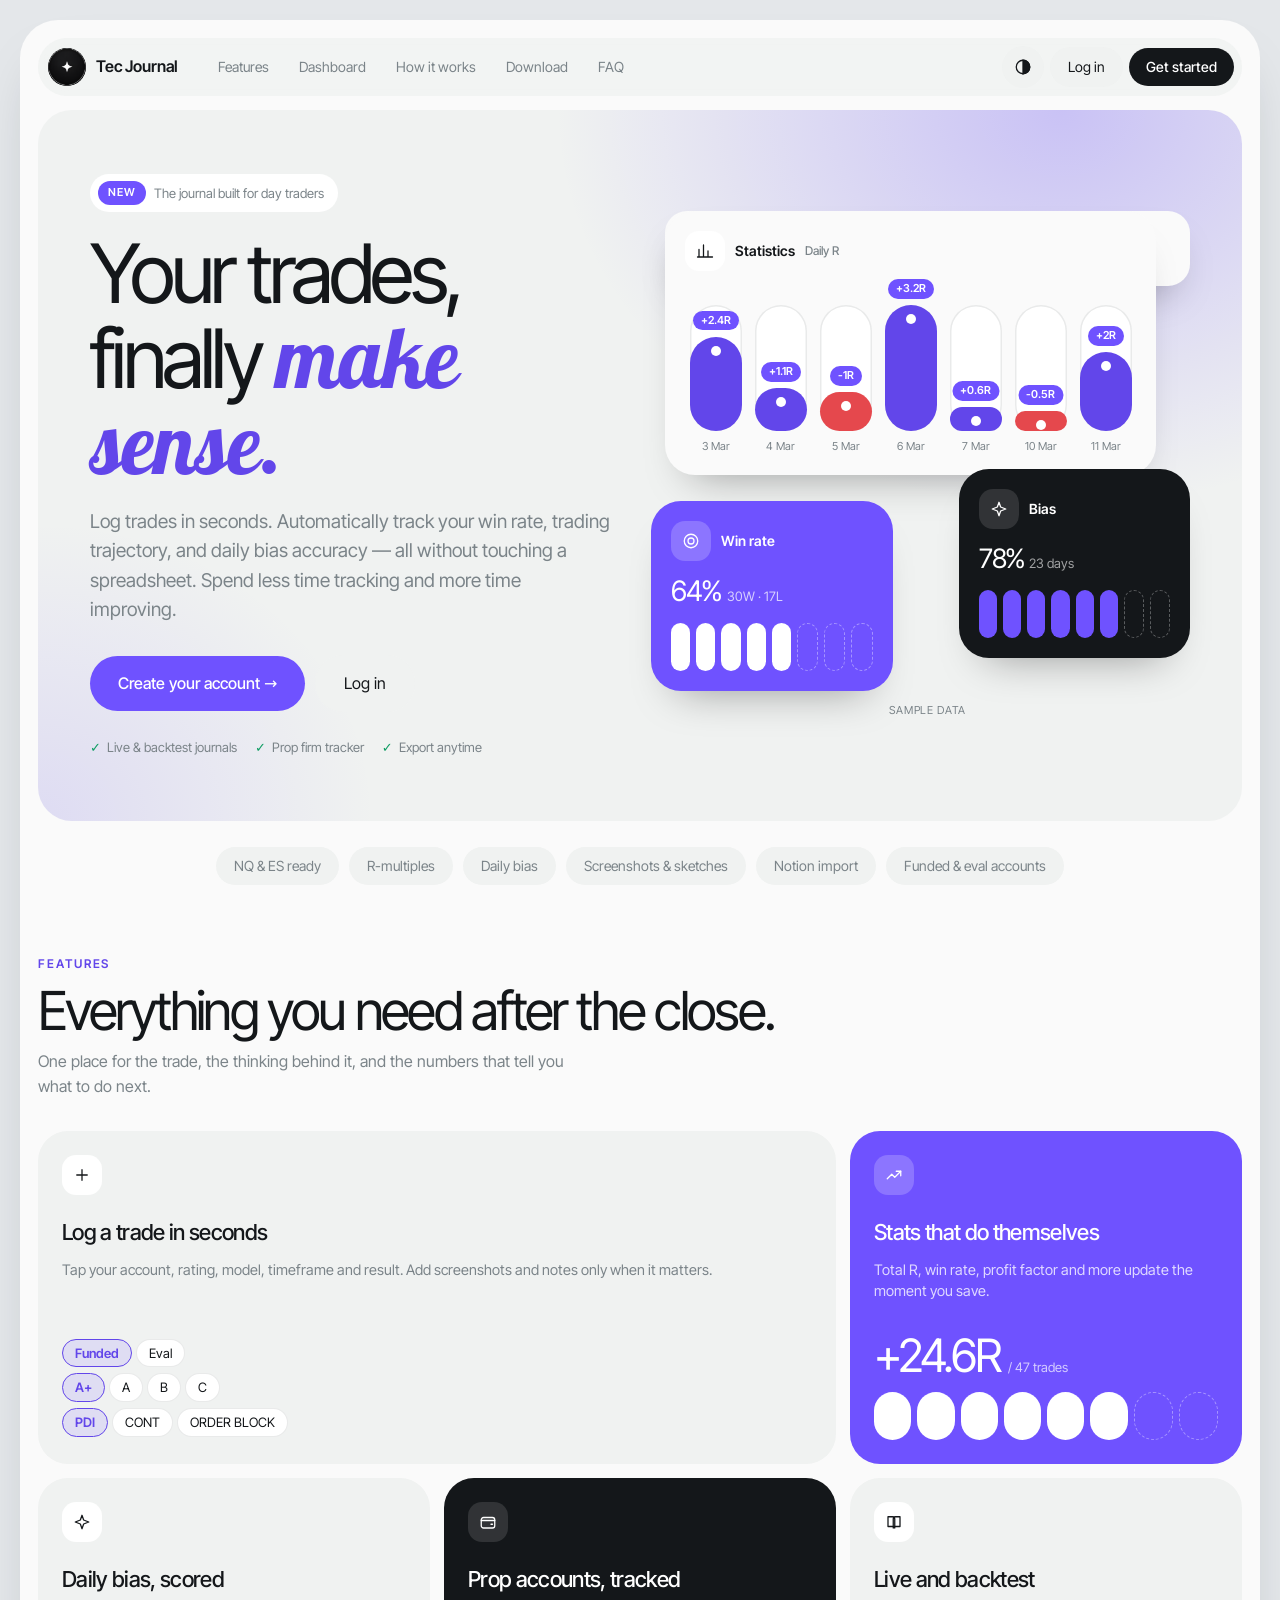
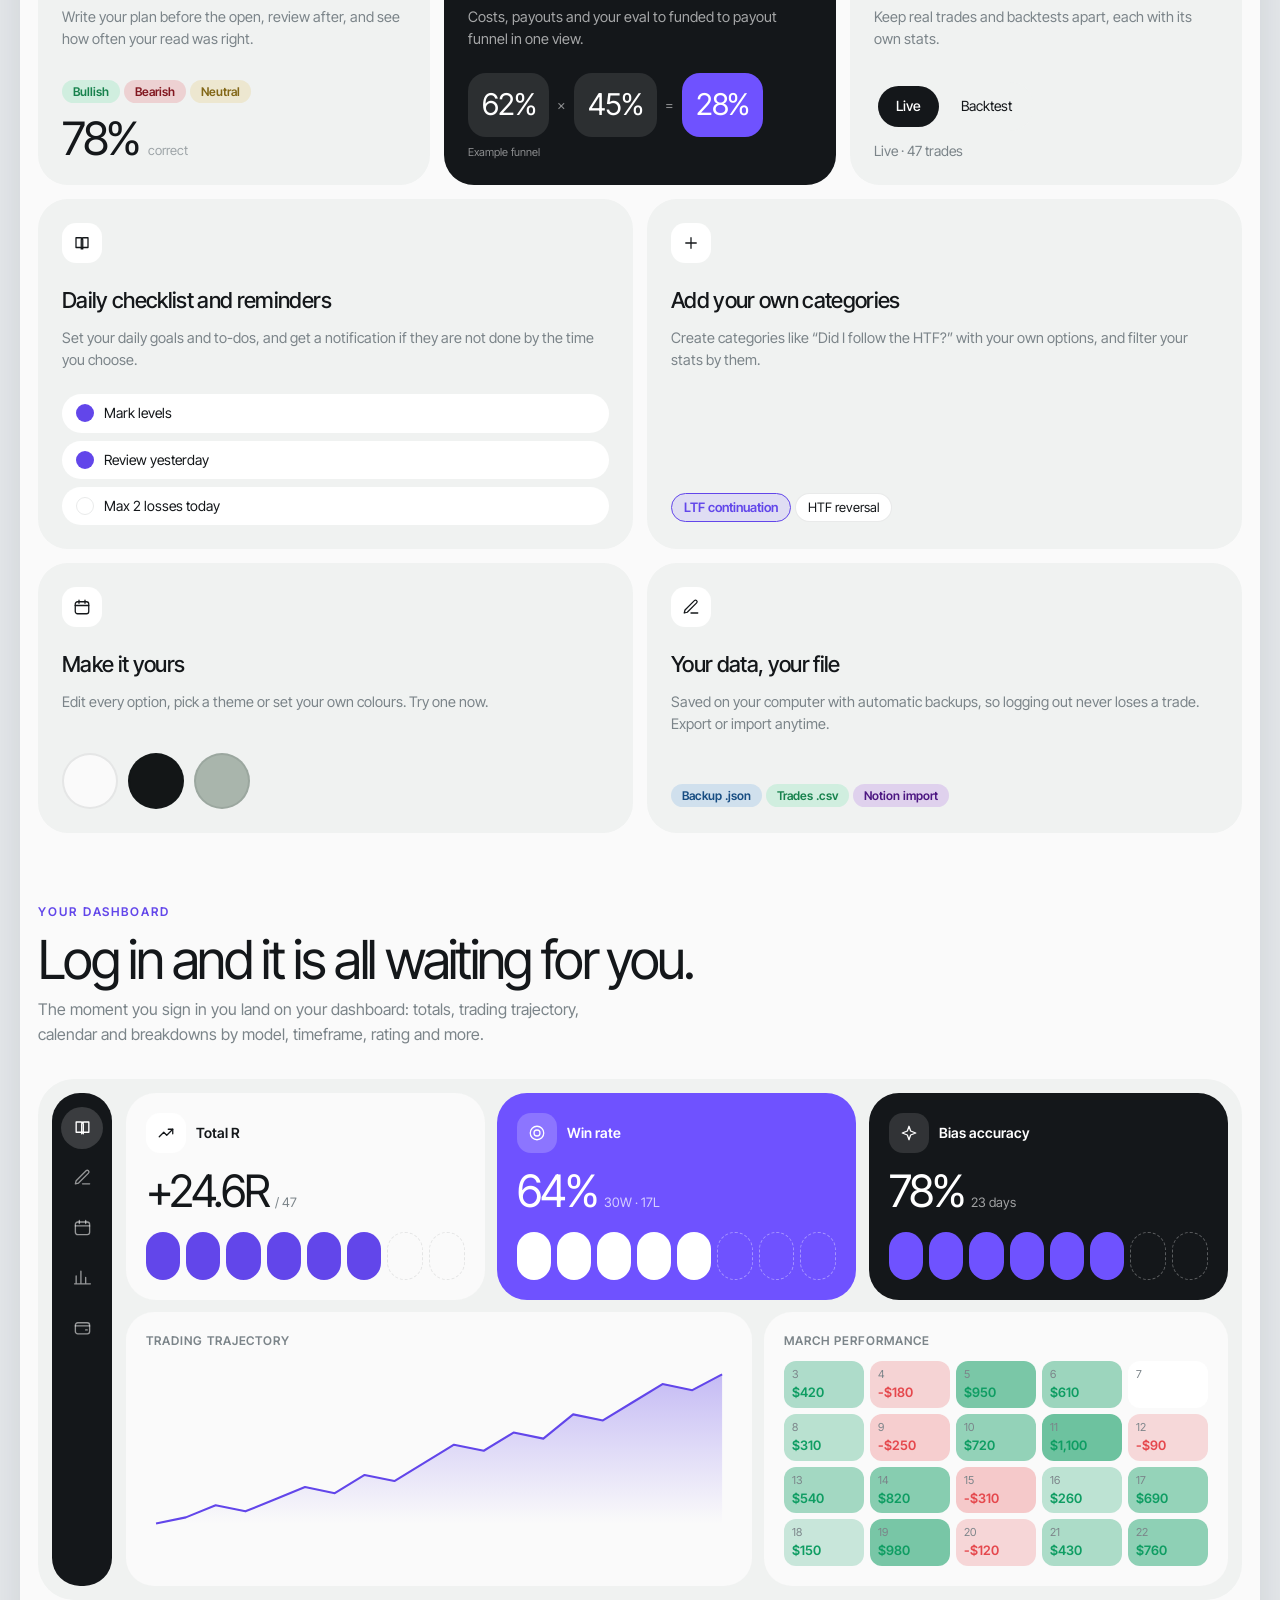
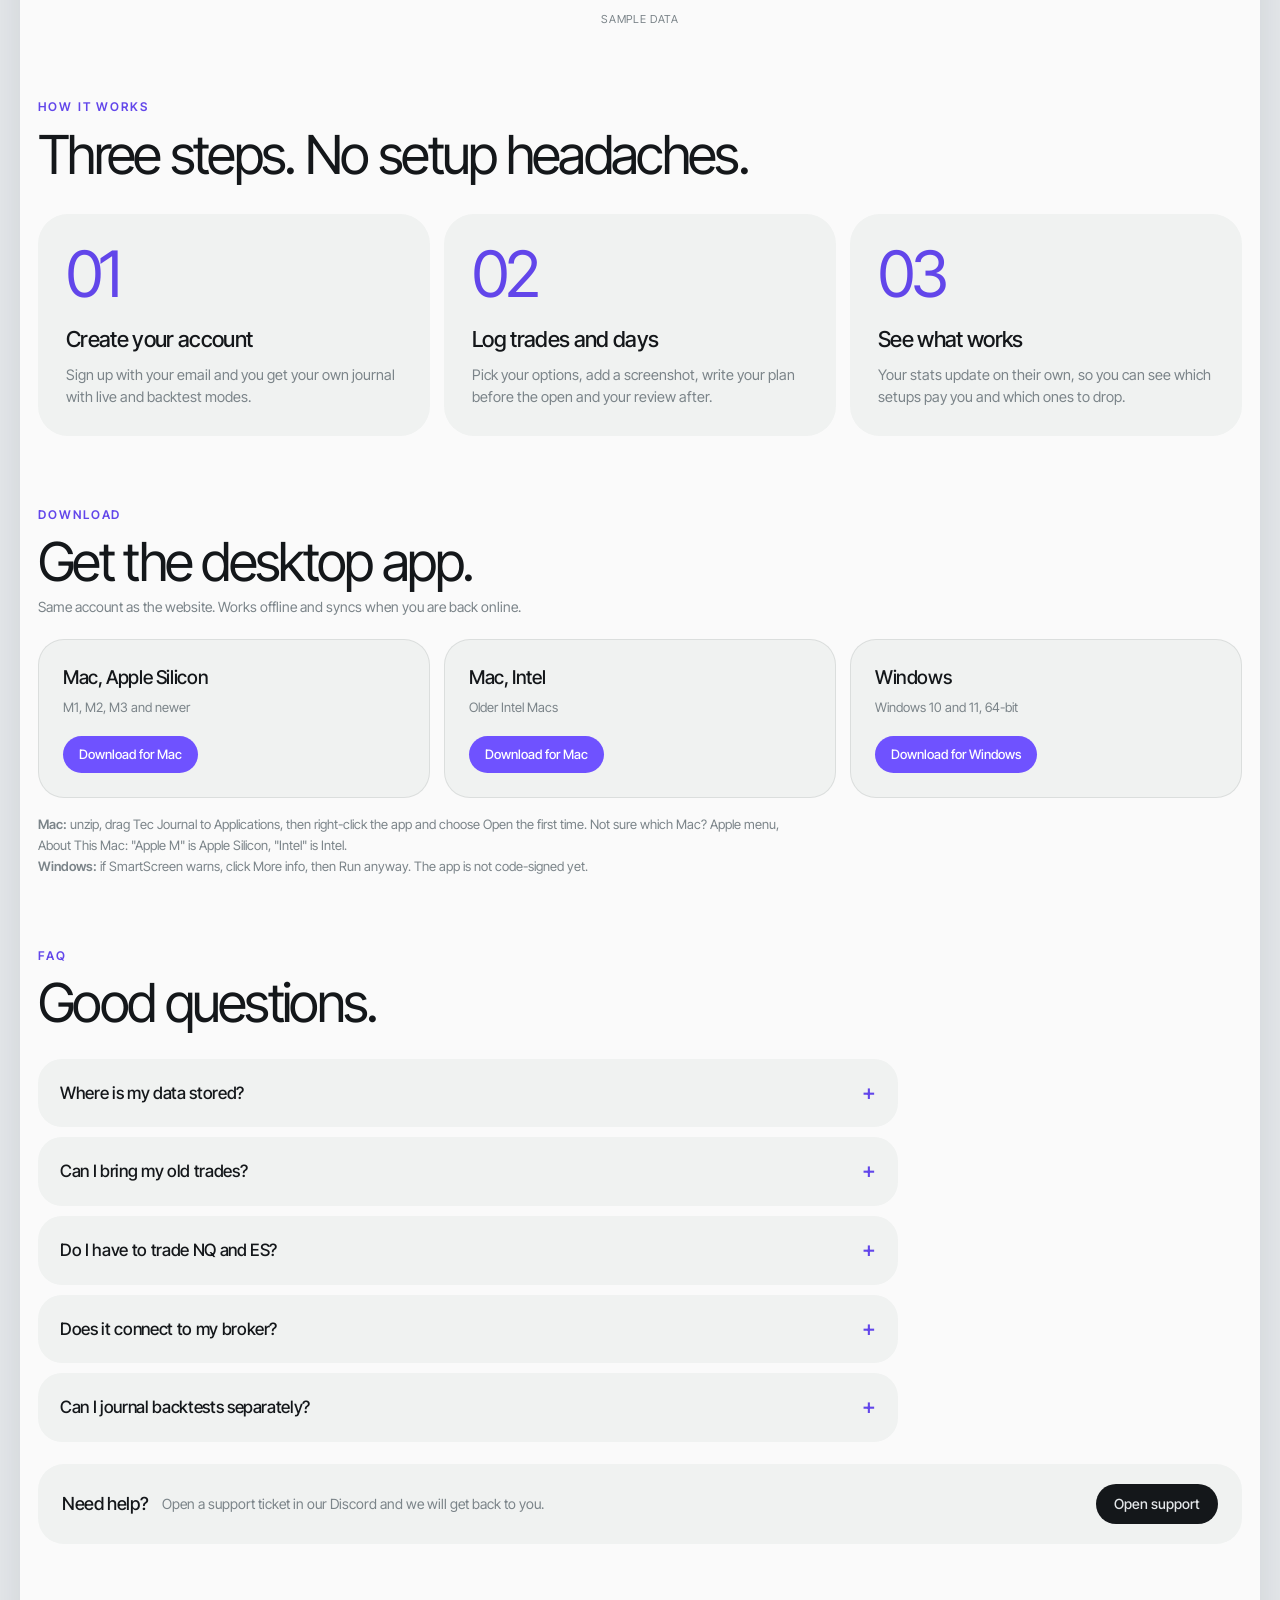
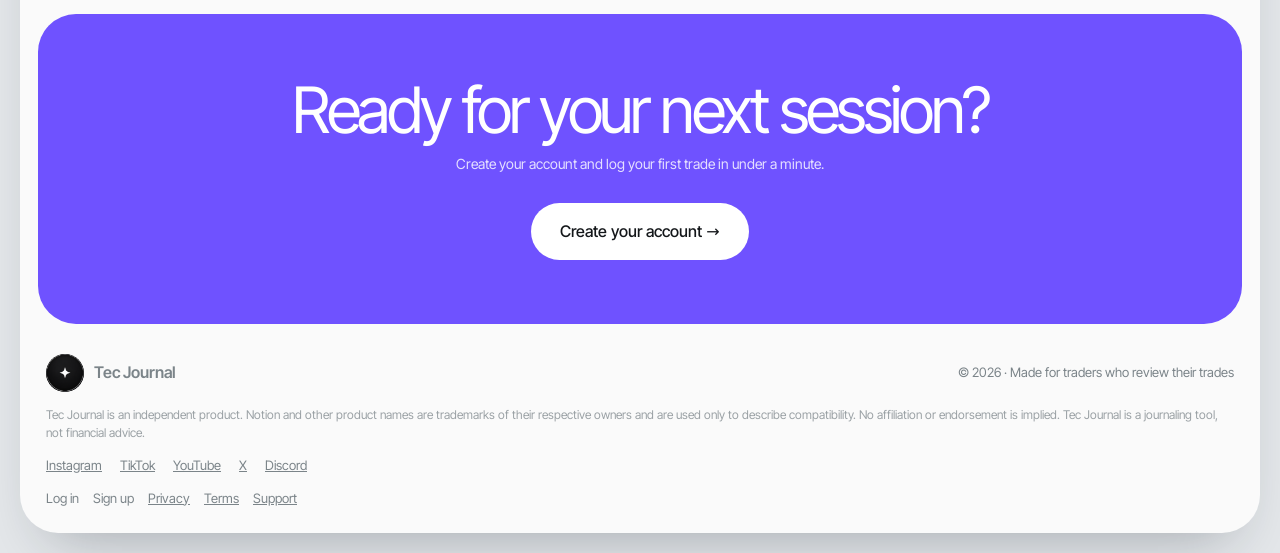
==== index.html @ 1de57873 "Update print statement from 'Hello' to 'Goodbye'" ====
<!DOCTYPE html>
<html lang="en"><head><meta charset="utf-8">
<meta name="viewport" content="width=device-width, initial-scale=1, viewport-fit=cover">
<title>Tec Journal – Trading journal for NQ &amp; ES day traders</title>
<meta name="description" content="Tec Journal is a trading journal for day traders. Log trades in seconds and see win rate, R-multiples, trading trajectory and daily bias accuracy. Includes a prop firm tracker, daily checklist and Mac, Windows and web apps.">
<link rel="canonical" href="https://tecjournal.app/">
<link rel="icon" href="logo.png" type="image/png">
<meta name="theme-color" content="#14171a">
<meta property="og:type" content="website"><meta property="og:site_name" content="Tec Journal"><meta property="og:title" content="Tec Journal – Trading journal for NQ &amp; ES day traders"><meta property="og:description" content="Log trades in seconds. Stats, trading trajectory, daily bias, prop accounts and a daily checklist, on web, Mac and Windows."><meta property="og:url" content="https://tecjournal.app/"><meta property="og:image" content="https://tecjournal.app/logo.png">
<meta name="twitter:card" content="summary">
<link href="fonts.css" rel="stylesheet">
<style>
:root{--bg:#e4e7ea;--shell:#fafafa;--card:#f0f2f1;--in:#fff;--tx:#14171a;--mut:#7b8489;--bd:rgba(20,23,26,.09);--ac:#6246ea;--ac2:#6246ea;--acbg:rgba(111,82,255,.13);--win:#0f9d63;--loss:#e5484d;--be:#b98200;--pl:30%;--pri:#14171a;--prifg:#fff;--lime:#6f52ff;--rail:#14171a;--raill:rgba(255,255,255,.55);--sh:0 30px 60px -30px rgba(20,30,40,.35);
box-sizing:border-box;padding-top:env(safe-area-inset-top,0px);padding-bottom:env(safe-area-inset-bottom,0px)}
:root[data-theme="dark"]{--bg:#08090a;--shell:#131617;--card:#1b1f21;--in:#0f1213;--tx:#eef0f0;--mut:#8b9498;--bd:rgba(255,255,255,.08);--ac:#a99bff;--ac2:#a99bff;--acbg:rgba(169,155,255,.18);--win:#35d58f;--loss:#ff6b6e;--be:#f2b93b;--pl:72%;--pri:#7c63ff;--prifg:#fff;--lime:#7c63ff;--rail:#050606;--raill:rgba(255,255,255,.5);--sh:0 30px 60px -30px #000}
:root[data-theme="sage"]{--bg:#a9b5ac;--shell:#f4f4f2;--card:#e9ece8;--in:#fcfcfb;--tx:#14171a;--mut:#7d8680;--bd:rgba(20,23,26,.08);--ac:#6246ea;--ac2:#6246ea;--acbg:rgba(111,82,255,.14);--lime:#6f52ff;--rail:#14171a;--sh:0 30px 60px -30px rgba(40,55,45,.55)}
html{scroll-padding-top:env(safe-area-inset-top,0px)}
*{box-sizing:border-box}
body{margin:0;background:var(--bg);color:var(--tx);font:14px/1.45 Inter,system-ui,-apple-system,"Segoe UI",Roboto,sans-serif;-webkit-font-smoothing:antialiased}
.in,.wrap{max-width:1200px;margin:0 auto;padding:0 18px}.wrap{padding-bottom:60px}
.top{position:sticky;top:env(safe-area-inset-top,0px);z-index:10;background:var(--top);backdrop-filter:blur(14px);border-bottom:1px solid var(--bd)}
.top .in{display:flex;align-items:center;gap:8px;padding-top:10px;padding-bottom:10px;flex-wrap:wrap}
.logo{font-size:15px;letter-spacing:.2px;margin-right:10px;background:linear-gradient(90deg,var(--ac),var(--ac2));-webkit-background-clip:text;background-clip:text;color:transparent}
.sp{flex:1}
button,input,select,textarea{font:inherit;color:inherit}
button{cursor:pointer;border:1px solid var(--bd);background:var(--card);padding:7px 13px;border-radius:10px;transition:.15s}
button:hover{border-color:var(--ac)}
button.pri{background:linear-gradient(135deg,var(--ac),var(--ac2));border:0;color:#fff;font-weight:600}
button.on{background:var(--acbg);border-color:transparent;color:var(--ac);font-weight:600}
button.danger{color:var(--loss)}
nav button{border:0;background:none;color:var(--mut)}nav button.on{background:var(--acbg);color:var(--ac)}
.card{background:var(--card);border:1px solid var(--bd);border-radius:16px;padding:16px;margin-bottom:14px}
h3{margin:0 0 10px;font-size:13px;color:var(--mut);font-weight:600;text-transform:uppercase;letter-spacing:.6px}
input,textarea{width:100%;background:var(--bg);border:1px solid var(--bd);border-radius:10px;padding:9px 11px}
input:focus,textarea:focus{outline:2px solid var(--acbg);border-color:var(--ac)}
textarea{min-height:220px;resize:vertical}
label{display:block;font-size:12px;color:var(--mut);margin:12px 0 5px}
.row{display:flex;justify-content:space-between;align-items:center;gap:8px;flex-wrap:wrap}
.g2{display:grid;grid-template-columns:1fr 1fr;gap:10px}
.kp{display:grid;grid-template-columns:repeat(auto-fit,minmax(150px,1fr));gap:12px;margin:16px 0}
.kp div{background:var(--card);border:1px solid var(--bd);border-radius:16px;padding:14px}
.kp b{display:block;font-size:24px;letter-spacing:-.5px}.kp span{font-size:12px;color:var(--mut)}
.cols{display:grid;grid-template-columns:repeat(auto-fit,minmax(380px,1fr));gap:14px}
@media(max-width:480px){.cols{grid-template-columns:1fr}}
.win{color:var(--win)}.loss{color:var(--loss)}.be{color:var(--be)}.mut{color:var(--mut)}
.pill{display:inline-block;padding:2px 9px;border-radius:7px;font-size:12px;font-weight:600;margin:2px 4px 2px 0;white-space:nowrap;background:hsl(var(--h) 70% 50%/.16);color:hsl(var(--h) 70% var(--pl))}
.chip{display:inline-block;border:1px solid var(--bd);border-radius:99px;padding:4px 12px;margin:3px 4px 3px 0;font-size:13px;cursor:pointer;background:var(--card)}
.chip.on{background:var(--acbg);border-color:var(--ac);color:var(--ac);font-weight:600}
.scroll{overflow-x:auto;padding:4px 8px}
table{border-collapse:collapse;width:100%}
th,td{padding:10px;text-align:left;white-space:nowrap;border-bottom:1px solid var(--bd)}
th{font-size:11px;color:var(--mut);text-transform:uppercase;letter-spacing:.5px;font-weight:600}
tr:last-child td{border:0}tbody tr[data-a]{cursor:pointer}tbody tr[data-a]:hover{background:var(--acbg)}
.t2 td,.t2 th{text-align:right}.t2 td:first-child,.t2 th:first-child{text-align:left}
.bar{display:inline-block;width:60px;height:6px;border-radius:9px;background:var(--bd);vertical-align:middle;margin-right:6px;overflow:hidden}.bar i{display:block;height:100%;background:var(--win)}
.seg{display:flex;gap:4px}
.gal{display:grid;grid-template-columns:repeat(auto-fill,minmax(250px,1fr));gap:14px}
.gc{background:var(--card);border:1px solid var(--bd);border-radius:16px;overflow:hidden;cursor:pointer;transition:.15s}.gc:hover{transform:translateY(-2px);border-color:var(--ac)}
.cv{height:150px;background:linear-gradient(135deg,var(--acbg),var(--bg)) center/cover;display:flex;align-items:center;justify-content:center;color:var(--mut);font-size:12px}.gb{padding:12px}
.cal{display:grid;grid-template-columns:repeat(7,1fr);gap:6px}.cal div{min-height:58px;border-radius:10px;padding:5px 7px;font-size:11px;color:var(--mut);background:var(--bg)}.cal b{display:block;font-size:13px;color:var(--tx);margin-top:2px}
.cal .h{min-height:0;background:none;text-align:center}
.modal{position:fixed;inset:0;background:rgba(0,0,0,.6);backdrop-filter:blur(4px);overflow:auto;padding:16px;z-index:30;display:flex}
.box{background:var(--bg);border:1px solid var(--bd);border-radius:18px;max-width:660px;width:100%;padding:18px;margin:auto}
.th{display:flex;gap:8px;flex-wrap:wrap;margin-top:10px}.th img{height:80px;border-radius:9px;border:1px solid var(--bd);cursor:zoom-in}
#lb{position:fixed;inset:0;background:rgba(0,0,0,.92);display:none;align-items:center;justify-content:center;z-index:50}#lb img{max-width:96vw;max-height:94vh}
.ti{background:transparent;border:1px solid transparent;font-weight:700;padding:4px 7px;min-width:160px;border-radius:8px}.ti:hover,.ti:focus{border-color:var(--bd);background:var(--bg)}
.sw{width:26px;height:26px;padding:0;border-radius:50%}.sw.on{outline:2px solid var(--ac);outline-offset:2px}
.rt{min-height:280px;background:var(--bg);border:1px solid var(--bd);border-radius:12px;padding:14px;line-height:1.6;outline:none;overflow-wrap:anywhere}.rt:focus{border-color:var(--ac)}.rt:empty:before{content:attr(data-ph);color:var(--mut)}.rt img{display:inline-block;max-width:100%;vertical-align:top;border-radius:10px;border:1px solid var(--bd);cursor:pointer;margin:4px 6px 4px 0}.rt img.sel{outline:3px solid var(--ac)}
.hero{margin-top:18px}.cover{position:relative;height:170px;border-radius:20px;background:radial-gradient(circle at 82% 18%,rgba(255,255,255,.28),transparent 42%),linear-gradient(135deg,#1f4b7a,#2f7d5b 55%,#7a5cff) center/cover}
.hh{font:italic 700 clamp(36px,6vw,58px)/1.1 "Lobster Two",cursive;margin:34px 0 18px;outline:none}.hq{font:italic 700 clamp(22px,3.4vw,34px)/1.3 "Lobster Two",cursive;margin:20px 0;outline:none}
.hr{border:0;height:3px;border-radius:3px;background:var(--tx);opacity:.85;margin:0}.sh{font-size:22px;letter-spacing:-.3px;margin:44px 0 0}
.gc{position:relative}.eb{position:absolute;top:10px;right:10px;padding:4px 10px;font-size:12px;opacity:0;background:var(--card)}.gc:hover .eb,.cover:hover .eb{opacity:1}@media(hover:none){.eb{opacity:.9}}
.gc.add{border-style:dashed;display:flex;align-items:center;justify-content:center;min-height:200px;color:var(--mut);background:transparent}.gc.add:hover{color:var(--ac)}
#toast{position:fixed;bottom:20px;left:50%;transform:translateX(-50%);background:var(--tx);color:var(--bg);padding:9px 16px;border-radius:99px;display:none;z-index:60}
/* ===== dashboard look + themes ===== */
body{font-family:"Inter Tight",Inter,system-ui,-apple-system,"Segoe UI",Roboto,sans-serif;font-size:14px}
.stage{padding:20px;min-height:100vh}
.shell{max-width:1500px;margin:0 auto;background:var(--shell);border-radius:38px;padding:16px;display:flex;gap:22px;align-items:flex-start;min-height:calc(100vh - 40px);box-shadow:var(--sh)}
.rail{position:sticky;top:20px;width:70px;flex:none;height:calc(100vh - 56px);min-height:420px;background:var(--rail);border-radius:32px;display:flex;flex-direction:column;align-items:center;padding:14px 0;gap:6px}
.rail .sp{flex:1}
.rb{width:46px;height:46px;border-radius:50%;padding:0;display:grid;place-items:center;border:0;background:none;color:var(--raill)}
.rb svg{width:20px;height:20px;fill:none;stroke:currentColor;stroke-width:1.7;stroke-linecap:round;stroke-linejoin:round}
.rb:hover{color:#fff;background:rgba(255,255,255,.08)}.rb.on{background:rgba(255,255,255,.16);color:#fff}
.rb.brand{background:rgba(255,255,255,.14);color:#fff;margin-bottom:12px;width:50px;height:50px}.rb.brand.on{background:rgba(255,255,255,.14)}
.main{flex:1;min-width:0;padding:10px 10px 48px 0}
.hbar{display:flex;align-items:flex-end;gap:10px;flex-wrap:wrap;margin-bottom:6px}
.logo{font-size:11px;letter-spacing:.16em;text-transform:uppercase;color:var(--mut);background:none;-webkit-background-clip:border-box;background-clip:border-box;margin:0 0 8px;font-weight:600}
#pt{font-size:clamp(34px,5vw,56px);font-weight:400;letter-spacing:-.045em;line-height:1.02;margin:0}#pt:empty{display:none}
button{border:1px solid transparent;border-radius:99px;background:var(--card);padding:9px 17px;color:var(--tx)}
button:hover{border-color:var(--bd);background:var(--in)}
button.pri{background:var(--pri);color:var(--prifg);font-weight:500;border:0}button.pri:hover{background:var(--pri);opacity:.88}
button.on{background:var(--pri);color:var(--prifg);font-weight:500}button.on:hover{background:var(--pri)}
button.danger{color:var(--loss)}
.seg{background:var(--card);padding:4px;border-radius:99px;width:fit-content}.seg button{background:transparent}.seg button.on{background:var(--pri)}
.card .seg,.box .seg{background:var(--in)}
.card{border:0;border-radius:30px;padding:22px;background:var(--card)}
.card .card{background:var(--in)}
.kp{gap:14px}
.kp div{border:0;border-radius:28px;padding:20px;background:var(--card)}
.kp b{font-size:34px;font-weight:400;letter-spacing:-.045em}
.kp div:first-child{background:var(--lime);color:#fff}.kp div:first-child b{color:#fff!important}.kp div:first-child span{color:rgba(255,255,255,.75)}
input,textarea{background:var(--in);border:1px solid var(--bd);border-radius:16px}
.ti:hover,.ti:focus{background:var(--in)}
.rt{background:var(--in);border-radius:18px}
.cal div{background:var(--in);border-radius:14px}
.chip{background:var(--in);border:1px solid var(--bd)}
.pill{border-radius:99px;padding:3px 11px}
.bar{height:8px;width:70px;background:var(--in)}.bar i{background:var(--ac)}
tbody tr[data-a]:hover{background:var(--in)}
h3{letter-spacing:.08em}
.sh{font-size:28px;font-weight:400;letter-spacing:-.035em;margin:48px 0 6px}
.box{background:var(--shell);border:0;border-radius:32px}
.gc{border:0;border-radius:32px;background:var(--card);padding:0}.gc:hover{transform:translateY(-3px)}
.gc .cv{margin:8px 8px 0;border-radius:26px;height:170px}.gb{padding:14px 20px 20px}.gb b{font-weight:500;font-size:16px}
.gc.add{border:1.5px dashed var(--bd);background:transparent}
.gal{gap:16px}
.eb{background:var(--in)}
.cover{height:190px;border-radius:32px;background:radial-gradient(circle at 86% 18%,rgba(124,92,255,.5),transparent 45%),linear-gradient(135deg,#1a1630,#3b2f7a 60%,#7b6ad8) center/cover}
.hero{margin-top:10px}
.hr{opacity:.9}
@media(max-width:820px){.stage{padding:8px}.shell{display:block;border-radius:28px;padding:10px;min-height:0}.main{padding:6px 4px 100px}
.rail{position:fixed;left:12px;right:12px;bottom:calc(12px + env(safe-area-inset-bottom,0px));top:auto;width:auto;height:62px;min-height:0;flex-direction:row;justify-content:space-around;padding:0 8px;z-index:25;border-radius:28px}
.rail .sp,.rb.brand{display:none}.rb{width:42px;height:42px}#toast{bottom:92px}.hbar{align-items:flex-start}}
.logo,#pt{display:none}.hbar{justify-content:flex-end;align-items:center}
.hd{display:grid;grid-template-columns:minmax(0,1fr) 320px;gap:16px;align-items:start}.hl,.hr2{min-width:0}.hr2{display:flex;flex-direction:column;gap:12px}
.tiles{display:grid;grid-template-columns:repeat(3,minmax(0,1fr));gap:14px}
.tl{border-radius:30px;padding:20px;background:var(--card);min-height:230px;display:flex;flex-direction:column}
.tl .big{font-size:clamp(34px,4vw,50px);letter-spacing:-.05em;font-weight:400;margin-top:16px;line-height:1}.tl small{font-size:13px;color:var(--mut);letter-spacing:0}
.th2{display:flex;align-items:center;gap:10px;font-weight:500}
.ic{width:40px;height:40px;border-radius:14px;background:var(--in);display:grid;place-items:center;flex:none}.ic svg{width:18px;height:18px;fill:none;stroke:currentColor;stroke-width:1.7;stroke-linecap:round;stroke-linejoin:round}
.sgs{display:flex;gap:6px;margin-top:auto;padding-top:18px}.sgs i{flex:1;height:48px;border-radius:99px;border:1.5px dashed var(--bd)}.sgs i.f{background:var(--ac);border:0}
.tl.lime{background:var(--lime);color:#fff}.tl.lime small{color:rgba(255,255,255,.72)}.tl.lime .ic{background:rgba(255,255,255,.2)}.tl.lime .sgs i{border-color:rgba(255,255,255,.38)}.tl.lime .sgs i.f{background:#fff}
.tl.dk{background:#14171a;color:#fff}.tl.dk small{color:rgba(255,255,255,.6)}.tl.dk .ic{background:rgba(255,255,255,.12)}
.lm{margin-top:auto;background:#fff;color:#14171a;font-weight:500;width:100%;padding:13px}.lm:hover{background:#fff;opacity:.9}
.chart{display:flex;gap:12px;height:250px;margin-top:38px;padding:0 4px}
.pc{flex:1;display:flex;flex-direction:column;align-items:center;gap:8px;min-width:0}.pc span{font-size:11px;color:var(--mut)}
.pt2{flex:1;width:100%;max-width:52px;display:flex;align-items:flex-end;border-radius:99px;background:var(--in);box-shadow:inset 0 0 0 1.5px var(--bd)}
.pl2{width:100%;border-radius:99px;background:var(--ac);position:relative}.pl2.neg{background:var(--loss)}
.pl2 i{position:absolute;top:9px;left:50%;width:10px;height:10px;margin-left:-5px;border-radius:50%;background:var(--prifg)}
.pl2 em{position:absolute;left:50%;transform:translateX(-50%);top:-26px;font-style:normal;font-size:11px;font-weight:600;background:var(--lime);color:#fff;padding:2px 8px;border-radius:99px;white-space:nowrap}
.sc{background:var(--card);border-radius:28px;padding:18px;display:flex;flex-direction:column;gap:14px;cursor:pointer;transition:.15s}
.sr{background:var(--card);border-radius:28px;padding:16px 18px;display:flex;align-items:center;gap:14px;cursor:pointer;transition:.15s}.sr>div{flex:1;min-width:0}.sr .mut{font-size:12px}.ar{color:var(--mut)}
.sc:hover,.sr:hover{transform:translateY(-2px)}
.rr{display:flex;justify-content:space-between;align-items:center;gap:8px;padding:9px 0;border-bottom:1px solid var(--bd);cursor:pointer}.rr:last-child{border:0}.rr .mut{font-size:12px}
@media(max-width:1180px){.hd{grid-template-columns:1fr}}@media(max-width:700px){.tiles{grid-template-columns:1fr}.tl{min-height:190px}}
body[data-pg=accounts] .hbar .seg,body[data-pg=accounts] #fb{display:none}
.tl.dk .sgs i{border-color:rgba(255,255,255,.3)}.tl.dk .sgs i.f{background:var(--lime)}
.fun{display:flex;align-items:center;gap:14px;flex-wrap:wrap;margin-top:6px}.fun>.ar{font-size:22px}
.fs{flex:1;min-width:170px;background:var(--in);border-radius:26px;padding:18px}.fs b{display:block;font-size:36px;letter-spacing:-.045em;font-weight:400}.fs span,.fs small{color:var(--mut);display:block;font-size:12px}
.fs.hl{background:var(--lime);color:#fff}.fs.hl span,.fs.hl small{color:rgba(255,255,255,.75)}
select{width:100%;background:var(--in);border:1px solid var(--bd);border-radius:14px;padding:9px 11px;color:inherit;font:inherit}
/* ===== landing page ===== */
#lp{padding:20px;min-height:100vh;scroll-behavior:smooth}
.lp-shell{max-width:1360px;margin:0 auto;background:var(--shell);border-radius:38px;padding:18px;box-shadow:var(--sh)}
.lp-nav{position:sticky;top:12px;z-index:20;display:flex;align-items:center;gap:6px;background:color-mix(in srgb,var(--card) 84%,transparent);backdrop-filter:blur(16px);-webkit-backdrop-filter:blur(16px);border-radius:99px;padding:8px 8px 8px 10px}
.lp-brand{display:flex;align-items:center;gap:10px;font-weight:600;letter-spacing:-.01em;font-size:16px;padding-right:10px;cursor:pointer}
.lp-mark{width:38px;height:38px;border-radius:50%;background:var(--rail);color:#fff;display:grid;place-items:center;flex:none}.lp-mark svg{width:18px;height:18px;fill:currentColor}
.lp-links{display:flex;gap:2px;margin-left:10px}.lp-links a{color:var(--mut);text-decoration:none;padding:9px 14px;border-radius:99px;cursor:pointer;transition:.15s}.lp-links a:hover{color:var(--tx);background:var(--in)}
.lp-nav .sp{flex:1}
.lp-ib{width:42px;height:42px;padding:0;display:grid;place-items:center}.lp-ib svg{width:18px;height:18px;fill:none;stroke:currentColor;stroke-width:1.7}
button.lp-cta{background:var(--lime);color:#fff;font-weight:500;border:0}button.lp-cta:hover{background:var(--lime);opacity:.9}
button.lp-big{padding:16px 28px;font-size:16px}
.lp-hero{margin-top:14px;border-radius:34px;background:radial-gradient(60% 80% at 85% 0%,color-mix(in srgb,var(--lime) 30%,transparent),transparent 70%),radial-gradient(40% 60% at 0% 100%,color-mix(in srgb,var(--lime) 14%,transparent),transparent 70%),var(--card);padding:64px 52px;display:grid;grid-template-columns:1.02fr .98fr;gap:28px;align-items:center;overflow:hidden}
.lp-eb{display:inline-flex;align-items:center;gap:8px;background:var(--in);border-radius:99px;padding:7px 14px 7px 8px;font-size:13px;color:var(--mut)}.lp-eb i{background:var(--lime);color:#fff;font-style:normal;font-size:11px;letter-spacing:.1em;text-transform:uppercase;padding:4px 10px;border-radius:99px;font-weight:600}
.lp-h1{font-size:clamp(42px,6.4vw,86px);line-height:.98;letter-spacing:-.055em;font-weight:400;margin:22px 0 22px}
.lp-h1 em{font:italic 700 1.04em/1 "Lobster Two",cursive;letter-spacing:-.01em;color:var(--ac)}
.lp-sub{font-size:clamp(16px,1.5vw,19px);color:var(--mut);max-width:520px;line-height:1.55;margin:0}
.lp-acts{display:flex;gap:10px;flex-wrap:wrap;margin-top:30px;align-items:center}
.lp-chk{display:flex;gap:18px;flex-wrap:wrap;margin-top:26px;font-size:13px;color:var(--mut)}.lp-chk span:before{content:"\2713";color:var(--win);margin-right:6px;font-weight:700}
.lp-cl{position:relative;min-height:480px}
.lp-cl .tl:not(.lime):not(.dk){background:var(--shell)}
.lp-cl .tl{box-shadow:0 24px 44px -26px rgba(0,0,0,.4);position:absolute;min-height:0}
.lp-c1{top:0;left:0;right:34px;padding:20px}.lp-cl .chart{height:150px;margin-top:34px}
.lp-c2{bottom:0;left:-14px;width:46%}.lp-c3{bottom:34px;right:0;width:44%}
.lp-c4{top:-12px;right:-8px;z-index:3;background:var(--shell);border-radius:22px;padding:12px 16px;box-shadow:0 20px 40px -20px rgba(0,0,0,.4);font-size:13px;animation:lpf 5s ease-in-out infinite}
.lp-c4 b{display:block;font-weight:500;margin-bottom:4px}
@keyframes lpf{50%{transform:translateY(-8px)}}
.lp-cap{font-size:11px;color:var(--mut);letter-spacing:.06em;text-transform:uppercase;margin-top:12px;text-align:center}
.lp-strip{display:flex;gap:10px;flex-wrap:wrap;justify-content:center;margin:26px 0 8px}
.lp-strip span{background:var(--card);border-radius:99px;padding:9px 18px;font-size:14px;color:var(--mut)}
.lp-sec{margin-top:70px}
.lp-k{font-size:12px;letter-spacing:.16em;text-transform:uppercase;color:var(--ac);font-weight:600}
.lp-h2{font-size:clamp(30px,4.2vw,54px);letter-spacing:-.05em;font-weight:400;line-height:1.02;margin:12px 0 10px;max-width:760px}
.lp-p{color:var(--mut);max-width:560px;font-size:16px;line-height:1.55;margin:0}
.lp-grid{display:grid;grid-template-columns:repeat(6,minmax(0,1fr));gap:14px;margin-top:32px}
.lp-f{background:var(--card);border-radius:30px;padding:24px;display:flex;flex-direction:column;gap:10px;min-height:270px;grid-column:span 2}
.lp-f.s4{grid-column:span 4}.lp-f.s3{grid-column:span 3}
.lp-f h3{margin:12px 0 0;font-size:22px;font-weight:500;letter-spacing:-.03em;text-transform:none;color:inherit}
.lp-f p{margin:0;color:var(--mut);font-size:14.5px;line-height:1.5}
.lp-f.lime{background:var(--lime);color:#fff}.lp-f.lime p{color:rgba(255,255,255,.78)}.lp-f.lime .ic{background:rgba(255,255,255,.2)}
.lp-f.dk{background:#14171a;color:#fff}.lp-f.dk p{color:rgba(255,255,255,.62)}.lp-f.dk .ic{background:rgba(255,255,255,.12)}
.lp-f .vis{margin-top:auto;padding-top:14px}
.lp-f .big{font-size:46px;letter-spacing:-.05em;line-height:1;margin:6px 0 0}.lp-f .big small{font-size:13px;letter-spacing:0;opacity:.7}
.lp-f .chip{cursor:pointer;user-select:none}
.lp-f.lime .sgs i{border-color:rgba(255,255,255,.38)}.lp-f.lime .sgs i.f{background:#fff}.lp-f .sgs{padding-top:0}
.lp-fun{display:flex;align-items:center;gap:8px;flex-wrap:wrap}.lp-fun b{font-size:30px;font-weight:400;letter-spacing:-.04em;background:rgba(255,255,255,.1);border-radius:18px;padding:10px 14px}.lp-fun b.h{background:var(--lime)}.lp-fun span{opacity:.5}
.lp-sw{display:flex;gap:10px}.lp-sw button{width:56px;height:56px;border-radius:50%;padding:0;border:2px solid var(--bd)}.lp-sw button:hover{border-color:var(--ac)}
.lp-pv{margin-top:32px;background:var(--card);border-radius:36px;padding:14px;display:flex;gap:14px;align-items:stretch}
.lp-pr{width:60px;flex:none;background:var(--rail);border-radius:28px;display:flex;flex-direction:column;align-items:center;padding:14px 0;gap:8px;color:rgba(255,255,255,.55)}.lp-pr svg{width:19px;height:19px;fill:none;stroke:currentColor;stroke-width:1.7;stroke-linecap:round;stroke-linejoin:round}.lp-pr .a{width:42px;height:42px;border-radius:50%;display:grid;place-items:center}.lp-pr .a.on{background:rgba(255,255,255,.16);color:#fff}.lp-pr .sp{flex:1}
.lp-pm{flex:1;min-width:0}
.lp-pm .tiles{gap:12px}.lp-pm .tl{min-height:180px;background:var(--shell)}.lp-pm .tl.lime{background:var(--lime)}.lp-pm .tl.dk{background:#14171a}
.lp-pm .big{font-size:clamp(28px,3.2vw,42px)}
.lp-two{display:grid;grid-template-columns:1.35fr 1fr;gap:12px;margin-top:12px}
.lp-box{background:var(--shell);border-radius:28px;padding:20px}.lp-box h4{margin:0 0 12px;font-size:12px;letter-spacing:.08em;text-transform:uppercase;color:var(--mut);font-weight:600}
.lp-cal{display:grid;grid-template-columns:repeat(5,1fr);gap:6px}.lp-cal div{border-radius:12px;padding:6px 8px;font-size:11px;background:var(--in);color:var(--mut);min-height:46px}.lp-cal b{display:block;font-size:13px;font-weight:600}
.lp-steps{display:grid;grid-template-columns:repeat(3,1fr);gap:14px;margin-top:32px}
.lp-st{background:var(--card);border-radius:30px;padding:28px}.lp-st .n{font-size:64px;letter-spacing:-.06em;line-height:1;color:var(--ac);font-weight:400}.lp-st h3{margin:18px 0 8px;font-size:22px;font-weight:500;letter-spacing:-.03em;text-transform:none;color:inherit}.lp-st p{margin:0;color:var(--mut);line-height:1.5;font-size:14.5px}
.lp-faq{margin-top:28px;display:grid;gap:10px;max-width:860px}
.lp-faq details{background:var(--card);border-radius:24px;padding:4px 22px}.lp-faq summary{cursor:pointer;padding:18px 0;font-size:17px;font-weight:500;letter-spacing:-.02em;list-style:none;display:flex;justify-content:space-between;gap:12px}.lp-faq summary::-webkit-details-marker{display:none}.lp-faq summary:after{content:"+";color:var(--ac);font-size:22px;line-height:1}.lp-faq details[open] summary:after{content:"\2212"}.lp-faq details p{margin:0 0 18px;color:var(--mut);line-height:1.6}
.lp-end{margin-top:70px;background:var(--lime);color:#fff;border-radius:38px;padding:64px 40px;text-align:center}.lp-end h2{font-size:clamp(32px,5vw,64px);letter-spacing:-.05em;font-weight:400;margin:0 0 12px;line-height:1}.lp-end p{margin:0 auto 28px;max-width:480px;opacity:.82}
button.lp-wh{background:#fff;color:#14171a;font-weight:500}button.lp-wh:hover{background:#fff;opacity:.9}
.lp-ft{display:flex;justify-content:space-between;align-items:center;gap:14px;flex-wrap:wrap;margin:30px 8px 8px;color:var(--mut);font-size:13px}
.lp-rv{opacity:0;transform:translateY(22px);transition:opacity .7s,transform .7s}.lp-rv.lp-on{opacity:1;transform:none}
.lp-err{color:var(--loss);font-size:13px;min-height:18px;margin-top:12px}
.lp-am-t{font-size:30px;letter-spacing:-.045em;font-weight:400;margin:6px 0 4px}
.lp-note{font-size:12px;color:var(--mut);margin-top:14px;line-height:1.5}
@media(prefers-reduced-motion:reduce){.lp-c4{animation:none}.lp-rv{opacity:1;transform:none;transition:none}#lp{scroll-behavior:auto}}
@media(max-width:1000px){.lp-hero{grid-template-columns:1fr;padding:44px 28px}.lp-links{display:none}.lp-grid{grid-template-columns:1fr 1fr}.lp-f,.lp-f.s4,.lp-f.s3{grid-column:span 1}.lp-f.s4{grid-column:span 2}.lp-steps{grid-template-columns:1fr}.lp-two{grid-template-columns:1fr}.lp-cl{min-height:0;display:grid;gap:12px}.lp-cl .tl,.lp-c4{position:relative;inset:auto;width:auto;animation:none}}
@media(max-width:640px){#lp{padding:8px}.lp-shell{border-radius:28px;padding:10px}.lp-hero{padding:34px 20px;border-radius:26px}.lp-grid{grid-template-columns:1fr}.lp-f.s4{grid-column:span 1}.lp-pr{display:none}.lp-pm .tiles{grid-template-columns:1fr}.lp-end{padding:44px 20px}.lp-nav .lp-hide{display:none}}
/* ===== profile menu + manage account ===== */
.av{width:42px;height:42px;border-radius:50%;padding:0;display:grid;place-items:center;background:var(--lime);color:#fff;font-weight:600;font-size:15px;overflow:hidden;border:2px solid var(--shell);flex:none;letter-spacing:0}
button.av:hover{background:var(--lime);border-color:var(--ac)}
.av.md{width:52px;height:52px;font-size:19px}.av.lg{width:88px;height:88px;font-size:32px}
.pm{position:fixed;z-index:40;width:310px;max-width:calc(100vw - 24px);background:var(--shell);border-radius:26px;padding:10px;box-shadow:0 24px 60px -18px rgba(0,0,0,.45);border:1px solid var(--bd)}
.pm-h{display:flex;flex-direction:column;align-items:center;text-align:center;gap:3px;padding:18px 12px 16px;background:var(--card);border-radius:20px;margin-bottom:6px}
.pm-h b{font-size:18px;font-weight:500;margin-top:8px;letter-spacing:-.02em}.pm-h .mut{font-size:13px;max-width:100%;overflow:hidden;text-overflow:ellipsis}
.pm-pic{position:relative;overflow:visible}.pm-cam{position:absolute;right:-2px;bottom:-2px;width:30px;height:30px;border-radius:50%;background:var(--shell);color:var(--tx);display:grid;place-items:center;box-shadow:0 2px 8px rgba(0,0,0,.25)}.pm-cam svg{width:15px;height:15px;fill:none;stroke:currentColor;stroke-width:1.8;stroke-linecap:round;stroke-linejoin:round}
.pm-i{display:flex;align-items:center;gap:12px;width:100%;background:none;border:0;border-radius:16px;padding:11px 12px;text-align:left}.pm-i:hover{background:var(--card);border-color:transparent}
.pm-i svg{width:18px;height:18px;fill:none;stroke:currentColor;stroke-width:1.7;stroke-linecap:round;stroke-linejoin:round;flex:none}.pm-i.danger{color:var(--loss)}
.pm-d{height:1px;background:var(--bd);margin:6px 10px}
.ac-s{background:var(--card);border-radius:24px;padding:18px;margin-top:12px}.ac-s h4{margin:0 0 4px;font-size:16px;font-weight:500;letter-spacing:-.02em}.ac-s .mut{font-size:13px}
.ac-s.dz{box-shadow:inset 0 0 0 1.5px color-mix(in srgb,var(--loss) 40%,transparent)}
.ac-i{display:flex;justify-content:space-between;gap:12px;padding:10px 0;border-bottom:1px solid var(--bd)}.ac-i:last-child{border:0}.ac-i span:last-child{text-align:right;overflow-wrap:anywhere}
.ac-err{color:var(--loss);font-size:13px;margin-top:8px}.ac-err:empty{display:none}
/* ===== desktop app ===== */
[hidden]{display:none!important}img{max-width:100%}
#drag{position:fixed;top:0;left:0;right:0;height:30px;-webkit-app-region:drag;z-index:100}
.lp-mark{overflow:hidden;background:#000}.lp-mark img,.rb.brand img{width:100%;height:100%;border-radius:50%;display:block;object-fit:cover}
.rb.brand{padding:0;overflow:hidden;background:#000}
.stage{padding-top:36px}.rail{top:36px;height:calc(100vh - 72px)}
#am{background:radial-gradient(60% 70% at 85% 0%,color-mix(in srgb,var(--lime) 26%,transparent),transparent 70%),radial-gradient(45% 60% at 0% 100%,color-mix(in srgb,var(--lime) 12%,transparent),transparent 70%),var(--bg);backdrop-filter:none}
#am .box{box-shadow:var(--sh)}#am .row:first-child{justify-content:flex-start;gap:12px}#am .lp-mark{width:52px;height:52px}
.am-brand{font-size:19px;font-weight:600;letter-spacing:-.02em}
@media(max-width:820px){.stage{padding-top:34px}}
/* ===== text always fits its box ===== */
.cols{grid-template-columns:repeat(auto-fit,minmax(min(100%,440px),1fr))}
.cols>*,.hl,.hr2,.card,.kp>div,.tl,.sr,.sc,.fs,.gc{min-width:0}
.card{overflow-x:auto}
.cols .card{container-type:inline-size}
.t2 td,.t2 th{padding:10px 8px}
.t2 td:first-child{white-space:normal;min-width:84px}
.t2 .pill{white-space:normal;overflow-wrap:anywhere;line-height:1.25;max-width:100%}
.t2 .bar{width:56px}
@container (max-width:580px){.t2 .bar{display:none}.t2 td,.t2 th{padding:9px 6px;font-size:13px}.t2 th{font-size:10px;letter-spacing:.3px}}
.kp>div,.tl,.fs{container-type:inline-size}
.kp b{font-size:clamp(20px,24cqw,34px);line-height:1.1;overflow-wrap:anywhere}
.tl .big{font-size:clamp(26px,14cqw,50px);overflow-wrap:anywhere}
.fs b{font-size:clamp(22px,16cqw,36px);overflow-wrap:anywhere}
.kp span,.tl small,.fs small,.fs span,.gb,.rr>div:first-child{overflow-wrap:anywhere}
.rr>div:first-child{min-width:0}
/* ===== colour picker ===== */
.ccg{display:grid;grid-template-columns:repeat(auto-fill,minmax(130px,1fr));gap:8px;margin-top:8px}
.ccp{display:flex;align-items:center;gap:10px;background:var(--in);border-radius:16px;padding:8px 12px;margin:0;color:var(--tx);cursor:pointer;font-size:13px}
.ccp input{width:34px;height:34px;padding:0;border:0;border-radius:50%;background:none;cursor:pointer;flex:none;-webkit-appearance:none;appearance:none}
.ccp input::-webkit-color-swatch-wrapper{padding:0}.ccp input::-webkit-color-swatch{border:1px solid var(--bd);border-radius:50%}
/* colours follow the picked palette */
.tl.lime,.fs.hl,.kp div:first-child{color:var(--onac,#fff)}
.kp div:first-child b{color:var(--onac,#fff)!important}
.tl.lime small,.kp div:first-child span,.fs.hl span,.fs.hl small{color:color-mix(in srgb,var(--onac,#fff) 72%,transparent)}
.tl.lime .ic{background:color-mix(in srgb,var(--onac,#fff) 20%,transparent)}
.tl.lime .sgs i{border-color:color-mix(in srgb,var(--onac,#fff) 38%,transparent)}.tl.lime .sgs i.f{background:var(--onac,#fff)}
.pl2 em,.av{color:var(--onac,#fff)}
.tl.dk{background:var(--rail);color:var(--onrail,#fff)}.tl.dk small{color:color-mix(in srgb,var(--onrail,#fff) 60%,transparent)}.tl.dk .ic{background:color-mix(in srgb,var(--onrail,#fff) 12%,transparent)}
.tl.dk .lm,.tl.dk .lm:hover{background:var(--onrail,#fff);color:var(--rail)}
.rb:hover,.rb.on,.rb.brand{color:var(--onrail,#fff)}.rb:hover,.rb.on{background:color-mix(in srgb,var(--onrail,#fff) 14%,transparent)}
/* windows / linux use the normal title bar */
html[data-platform="win32"] #drag,html[data-platform="linux"] #drag{display:none}
html[data-platform="win32"] .stage,html[data-platform="linux"] .stage{padding-top:20px}
html[data-platform="win32"] .rail,html[data-platform="linux"] .rail{top:20px;height:calc(100vh - 56px)}
/* ===== checklist ===== */
body[data-pg=checklist] .hbar .seg,body[data-pg=checklist] #fb{display:none}
.rail{overflow-y:auto;scrollbar-width:none}.rail::-webkit-scrollbar{display:none}
@media(max-width:820px){html .rail,html[data-platform] .rail{top:auto;height:62px;min-height:0;overflow:visible}html .stage{padding-top:8px}.rail{gap:0;padding:0 4px}.rb{width:34px;height:34px;flex:none}.rb svg{width:18px;height:18px}}
.cl-h{display:flex;align-items:flex-end;justify-content:space-between;gap:12px;flex-wrap:wrap;margin:6px 0 16px}
.cl-h h2{font-size:clamp(28px,4vw,44px);letter-spacing:-.045em;font-weight:400;margin:0;line-height:1}
.cl-add{display:flex;gap:8px;margin-bottom:10px;flex-wrap:wrap;align-items:center}.cl-add input[type=text]{flex:1;min-width:150px;width:auto}.cl-add input[type=date]{width:auto}
.cl-i{display:flex;align-items:center;gap:10px;padding:8px 2px;border-bottom:1px solid var(--bd)}.cl-i:last-child{border:0}
.cl-c{width:28px;height:28px;border-radius:50%;padding:0;flex:none;border:2px solid var(--bd);background:var(--in);display:grid;place-items:center;color:var(--onac,#fff)}
.cl-c svg{width:15px;height:15px;fill:none;stroke:currentColor;stroke-width:3;stroke-linecap:round;stroke-linejoin:round;opacity:0}
.cl-c.on{background:var(--ac);border-color:var(--ac)}.cl-c.on svg{opacity:1}
.cl-t{flex:1;min-width:0;width:auto;background:transparent;border:1px solid transparent;border-radius:12px;padding:6px 8px}.cl-t:hover,.cl-t:focus{border-color:var(--bd);background:var(--in)}
.cl-i.done .cl-t{text-decoration:line-through;color:var(--mut)}
.cl-x{width:32px;height:32px;padding:0;border-radius:50%;background:transparent;color:var(--mut);flex:none;display:grid;place-items:center}.cl-x:hover{color:var(--loss)}
.cl-m{font-size:12px;color:var(--mut);white-space:nowrap}
.cl-dt{width:132px;font-size:12px;padding:6px 8px;border-radius:12px;flex:none}.cl-dt.od{color:var(--loss)}
.cl-wk{display:grid;grid-template-columns:repeat(7,minmax(0,1fr));gap:8px}
.cl-d{text-align:center;font-size:11px;color:var(--mut)}.cl-d.today{color:var(--tx);font-weight:600}
.cl-ring{width:100%;max-width:56px;aspect-ratio:1;margin:6px auto 0;border-radius:50%;display:grid;place-items:center;font-size:11px;color:var(--tx);background:conic-gradient(var(--ac) calc(var(--p)*1%),var(--in) 0)}
.cl-ring i{font-style:normal;width:74%;height:74%;border-radius:50%;background:var(--card);display:grid;place-items:center}
.cl-sec{font-size:12px;color:var(--mut);letter-spacing:.06em;text-transform:uppercase;margin:16px 0 4px}
.cl-nf{display:grid;gap:14px}
.cl-nr{display:flex;align-items:center;justify-content:space-between;gap:12px;flex-wrap:wrap}.cl-nr b{font-weight:500}
.cl-tm{display:flex;gap:8px;flex-wrap:wrap;align-items:center}.cl-tm span.cl-tp{display:inline-flex;align-items:center;gap:2px;background:var(--in);border-radius:99px;padding:2px 4px 2px 10px}.cl-tp input{width:auto;border:0;background:transparent;padding:6px 2px}
.cl-nr select{width:auto}
.cl-ck{display:flex;gap:10px;align-items:center;cursor:pointer;margin:0;font-size:14px;color:var(--tx)}.cl-ck input{width:18px;height:18px;padding:0;flex:none}
/* ===== hover labels ===== */
#tip{position:fixed;z-index:90;pointer-events:none;background:var(--tx);color:var(--shell);font-size:13px;font-weight:500;padding:7px 13px;border-radius:99px;white-space:nowrap;opacity:0;transform:translateX(-4px);transition:opacity .12s,transform .12s;box-shadow:0 10px 24px -10px rgba(0,0,0,.5)}
#tip.on{opacity:1;transform:none}
@media(max-width:820px){#tip{transform:translateY(4px)}#tip.on{transform:none}}
.lp-ck{display:grid;gap:8px}.lp-ck div{display:flex;align-items:center;gap:10px;background:var(--in);border-radius:99px;padding:9px 14px;font-size:14px}.lp-ck i{width:18px;height:18px;border-radius:50%;border:1.5px solid var(--bd);flex:none}.lp-ck i.f{background:var(--ac);border:0}
.sy{width:12px;height:12px;border-radius:50%;padding:0;border:0;background:var(--mut);flex:none;align-self:center}.sy[data-s=ok]{background:var(--win)}.sy[data-s=busy]{background:var(--be);animation:syp 1s infinite}.sy[data-s=err]{background:var(--loss)}.sy:hover{background:inherit}@keyframes syp{50%{opacity:.35}}

.lp-dsub{color:var(--mut);margin:-4px 0 22px;max-width:560px;line-height:1.5}
.dl-g{display:grid;grid-template-columns:repeat(3,1fr);gap:14px}
.dl-c{display:flex;flex-direction:column;gap:6px;background:var(--card);border:1px solid var(--bd);border-radius:26px;padding:24px;text-decoration:none;color:var(--tx);transition:transform .15s,border-color .15s}
.dl-c:hover{transform:translateY(-2px);border-color:var(--lime)}
.dl-c b{font-size:19px;font-weight:500;letter-spacing:-.02em}.dl-c span{color:var(--mut);font-size:13px}
.dl-c i{font-style:normal;margin-top:14px;align-self:flex-start;background:var(--lime);color:#fff;border-radius:99px;padding:9px 16px;font-size:13px;font-weight:500}
.dl-c.rec{border-color:var(--lime);box-shadow:0 0 0 2px color-mix(in srgb,var(--lime) 30%,transparent)}
.dl-n{color:var(--mut);font-size:13px;line-height:1.6;margin-top:16px;max-width:760px}
@media(max-width:820px){.dl-g{grid-template-columns:1fr}}
#nc{position:fixed;inset:0;z-index:9999;background:rgba(10,12,16,.72);backdrop-filter:blur(10px);-webkit-backdrop-filter:blur(10px);display:none;align-items:center;justify-content:center;padding:20px}
#nc.on{display:flex}
#nc .box{background:var(--card);color:var(--tx);border-radius:30px;padding:30px 26px;max-width:380px;text-align:center;box-shadow:var(--sh)}
#nc h3{margin:0 0 10px;font-size:26px;font-weight:500;letter-spacing:-.03em;text-transform:none;color:var(--tx)}#lp-dl{scroll-margin-top:90px}#nc p{margin:0;color:var(--mut);line-height:1.55;font-size:15px}

#dm{position:fixed;inset:0;z-index:9998;background:rgba(10,12,16,.78);backdrop-filter:blur(8px);-webkit-backdrop-filter:blur(8px);display:none;align-items:center;justify-content:center;padding:20px}
#dm.on{display:flex}#dm .vb{position:relative;width:min(1100px,100%);aspect-ratio:16/9;background:#000;border-radius:24px;overflow:hidden;box-shadow:0 30px 80px rgba(0,0,0,.5)}
#dm iframe{position:absolute;inset:0;width:100%;height:100%;border:0}
#dm .vx{position:absolute;top:-52px;right:0;background:rgba(255,255,255,.14);color:#fff;border:0;border-radius:99px;padding:9px 18px}
@media(max-width:700px){#dm .vx{top:-48px}}

.vd-card{position:relative;display:flex;flex-direction:column;align-items:center;justify-content:center;gap:6px;width:100%;max-width:1000px;aspect-ratio:16/9;border:0;border-radius:32px;background:radial-gradient(900px 500px at 80% 0%,rgba(150,130,255,.55),transparent 60%),radial-gradient(700px 500px at 0% 100%,rgba(120,100,255,.35),transparent 60%),#14171a;color:#fff;box-shadow:var(--sh);cursor:pointer;overflow:hidden;transition:transform .2s}
#lp-video{scroll-margin-top:90px}.vd-card:hover{transform:translateY(-2px)}.vd-card:hover .vd-play{transform:scale(1.07)}
.vd-play{width:92px;height:92px;border-radius:50%;background:#fff;color:#14171a;display:grid;place-items:center;transition:transform .2s;padding-left:5px;box-shadow:0 14px 40px rgba(0,0,0,.35)}
.vd-t{font-size:28px;font-weight:500;letter-spacing:-.03em;margin-top:14px}.vd-s{font-size:14px;opacity:.7}
.vd-card iframe{position:absolute;inset:0;width:100%;height:100%;border:0}

.sup-a{display:inline-block;border:1px solid transparent;border-radius:99px;background:var(--card);padding:9px 17px;color:var(--tx);text-decoration:none;font-weight:500;white-space:nowrap}.sup-a:hover{border-color:var(--bd);background:var(--in)}
.lp-help{margin-top:22px;display:flex;align-items:center;gap:14px;flex-wrap:wrap;background:var(--card);border-radius:26px;padding:20px 24px}.lp-help b{font-weight:500;font-size:18px;letter-spacing:-.02em}.lp-help span{color:var(--mut);flex:1;min-width:200px}
.upd{position:fixed;right:18px;bottom:18px;z-index:9999;background:var(--ink,#141618);color:#fff;border-radius:18px;padding:14px 16px;display:flex;align-items:center;gap:14px;box-shadow:0 12px 40px rgba(0,0,0,.28);max-width:380px;font-size:13.5px}.upd b{display:block;font-weight:600;margin-bottom:2px}.upd span{opacity:.7;font-size:12.5px}.upd button{border:0;border-radius:999px;padding:9px 16px;font:inherit;font-weight:600;cursor:pointer;background:#fff;color:#141618;white-space:nowrap}.upd .x{background:transparent;color:#fff;opacity:.6;padding:6px 8px;font-weight:400}</style></head>
<body>
<div id="drag"></div>
<div id="lp" hidden><div class="lp-shell">
<header class="lp-nav"><div class="lp-brand" data-lp="top"><span class="lp-mark"><img src="logo.png" alt=""></span><span class="lp-bn">Tec Journal</span></div>
<nav class="lp-links"><a data-lp="go" data-t="lp-video" id="lp-nav-demo" hidden>Demo</a><a data-lp="go" data-t="lp-features">Features</a><a data-lp="go" data-t="lp-preview">Dashboard</a><a data-lp="go" data-t="lp-how">How it works</a><a data-lp="go" data-t="lp-dl">Download</a><a data-lp="go" data-t="lp-faq">FAQ</a></nav><span class="sp"></span>
<button class="lp-ib" data-lp="theme" title="Change theme" aria-label="Change theme"><svg viewBox="0 0 24 24"><circle cx="12" cy="12" r="9"/><path d="M12 3a9 9 0 010 18z" style="fill:currentColor"/></svg></button>
<button data-lp="login" class="lp-hide">Log in</button><button class="pri" data-lp="signup">Get started</button></header>
<section class="lp-hero"><div><span class="lp-eb"><i>New</i>The journal built for day traders</span>
<h1 class="lp-h1">Your trades, finally <em>make sense.</em></h1>
<p class="lp-sub">Log trades in seconds. Automatically track your win rate, trading trajectory, and daily bias accuracy — all without touching a spreadsheet. Spend less time tracking and more time improving.</p>
<div class="lp-acts"><button class="lp-cta lp-big" data-lp="signup">Create your account &rarr;</button><button class="lp-big" data-lp="login">Log in</button><button class="lp-big" id="lp-demo" data-lp="demo" hidden>&#9654; Watch the demo</button></div>
<div class="lp-chk"><span>Live &amp; backtest journals</span><span>Prop firm tracker</span><span>Export anytime</span></div></div>
<div><div class="lp-cl" id="lp-cl"></div><div class="lp-cap">Sample data</div></div></section>
<div class="lp-strip"><span>NQ &amp; ES ready</span><span>R-multiples</span><span>Daily bias</span><span>Screenshots &amp; sketches</span><span>Notion import</span><span>Funded &amp; eval accounts</span></div>
<section class="lp-sec lp-rv" id="lp-video" hidden><div class="lp-k">Demo</div><h2 class="lp-h2">See it in action.</h2><p class="lp-p">A one minute tour of Tec Journal.</p>
<button type="button" class="vd-card" id="vd-card" aria-label="Play the Tec Journal demo video"><span class="vd-play"><svg viewBox="0 0 24 24" width="34" height="34"><path d="M8 5v14l11-7z" fill="currentColor"/></svg></span><span class="vd-t">Watch the demo</span><span class="vd-s">About 1 minute</span></button></section>
<section class="lp-sec lp-rv" id="lp-features"><div class="lp-k">Features</div><h2 class="lp-h2">Everything you need after the close.</h2><p class="lp-p">One place for the trade, the thinking behind it, and the numbers that tell you what to do next.</p>
<div class="lp-grid" id="lp-grid"></div></section>
<section class="lp-sec lp-rv" id="lp-preview"><div class="lp-k">Your dashboard</div><h2 class="lp-h2">Log in and it is all waiting for you.</h2><p class="lp-p">The moment you sign in you land on your dashboard: totals, trading trajectory, calendar and breakdowns by model, timeframe, rating and more.</p>
<div class="lp-pv" id="lp-pv"></div><div class="lp-cap">Sample data</div></section>
<section class="lp-sec lp-rv" id="lp-how"><div class="lp-k">How it works</div><h2 class="lp-h2">Three steps. No setup headaches.</h2>
<div class="lp-steps"><div class="lp-st"><div class="n">01</div><h3>Create your account</h3><p>Sign up with your email and you get your own journal with live and backtest modes.</p></div><div class="lp-st"><div class="n">02</div><h3>Log trades and days</h3><p>Pick your options, add a screenshot, write your plan before the open and your review after.</p></div><div class="lp-st"><div class="n">03</div><h3>See what works</h3><p>Your stats update on their own, so you can see which setups pay you and which ones to drop.</p></div></div></section>
<section class="lp-sec lp-rv" id="lp-dl"><div class="lp-k">Download</div><h2 class="lp-h2">Get the desktop app.</h2>
<p class="lp-dsub">Same account as the website. Works offline and syncs when you are back online.</p>
<div class="dl-g">
<a class="dl-c" data-os="mac-arm" href="https://github.com/TecJournal/tecjournal-site/releases/latest/download/Tec-Journal-Mac-Apple-Silicon.zip" download><b>Mac, Apple Silicon</b><span>M1, M2, M3 and newer</span><i>Download for Mac</i></a>
<a class="dl-c" data-os="mac-intel" href="https://github.com/TecJournal/tecjournal-site/releases/latest/download/Tec-Journal-Mac-Intel.zip" download><b>Mac, Intel</b><span>Older Intel Macs</span><i>Download for Mac</i></a>
<a class="dl-c" data-os="win" href="https://github.com/TecJournal/tecjournal-site/releases/latest/download/Tec-Journal-Windows-Setup.exe" download><b>Windows</b><span>Windows 10 and 11, 64-bit</span><i>Download for Windows</i></a>
</div>
<p class="dl-n"><b>Mac:</b> unzip, drag Tec Journal to Applications, then right-click the app and choose Open the first time. Not sure which Mac? Apple menu, About This Mac: "Apple M" is Apple Silicon, "Intel" is Intel.<br><b>Windows:</b> if SmartScreen warns, click More info, then Run anyway. The app is not code-signed yet.</p></section>
<section class="lp-sec lp-rv" id="lp-faq"><div class="lp-k">FAQ</div><h2 class="lp-h2">Good questions.</h2>
<div class="lp-faq"><details><summary>Where is my data stored?</summary><p>Your journal is saved on your device and synced to your private cloud account, so it is the same on the web, Mac and Windows. Only you can see it. Export a full backup from Customize at any time.</p></details><details><summary>Can I bring my old trades?</summary><p>Yes. Export your Notion journal as CSV and import it. You match the columns once and the trades come across. Tec Journal is not affiliated with Notion.</p></details><details><summary>Do I have to trade NQ and ES?</summary><p>No. Instruments, models, timeframes, confluences and mistakes are all editable, so the journal fits how you trade.</p></details><details><summary>Does it connect to my broker?</summary><p>Not yet. You log trades yourself or import a CSV, which keeps you looking at every trade you take.</p></details><details><summary>Can I journal backtests separately?</summary><p>Yes. Switch between Live and Backtest and each keeps its own trades, days and stats.</p></details></div></section>
<div class="lp-help lp-rv"><b>Need help?</b><span>Open a support ticket in our Discord and we will get back to you.</span><a class="sup-a" href="https://discord.gg/kJBFE6CkG4" target="_blank" rel="noopener" style="background:var(--tx);color:var(--bg,#fff)">Open support</a></div>
<section class="lp-end lp-rv"><h2>Ready for your next session?</h2><p>Create your account and log your first trade in under a minute.</p><button class="lp-wh lp-big" data-lp="signup">Create your account &rarr;</button></section>
<footer class="lp-ft"><div class="lp-brand" style="cursor:default"><span class="lp-mark"><img src="logo.png" alt=""></span><span class="lp-bn">Tec Journal</span></div><span>&copy; 2026 &middot; Made for traders who review their trades</span><span style="flex-basis:100%;font-size:12px;opacity:.75;line-height:1.5">Tec Journal is an independent product. Notion and other product names are trademarks of their respective owners and are used only to describe compatibility. No affiliation or endorsement is implied. Tec Journal is a journaling tool, not financial advice.</span><span style="flex-basis:100%;font-size:13px;display:flex;gap:18px;flex-wrap:wrap"><a href="https://www.instagram.com/tecjournal.app" target="_blank" rel="noopener" style="color:inherit">Instagram</a><a href="https://www.tiktok.com/@tecjournal" target="_blank" rel="noopener" style="color:inherit">TikTok</a><a href="https://www.youtube.com/@tecjournal-app" target="_blank" rel="noopener" style="color:inherit">YouTube</a><a href="https://x.com/tecjournalapp" target="_blank" rel="noopener" style="color:inherit">X</a><a href="https://discord.gg/kJBFE6CkG4" target="_blank" rel="noopener" style="color:inherit">Discord</a></span><span><a data-lp="login" style="cursor:pointer;margin-right:14px">Log in</a><a data-lp="signup" style="cursor:pointer;margin-right:14px">Sign up</a><a href="https://tecjournal.app/privacy" target="_blank" rel="noopener" style="margin-right:14px;color:inherit">Privacy</a><a href="https://tecjournal.app/terms" target="_blank" rel="noopener" style="margin-right:14px;color:inherit">Terms</a><a href="https://discord.gg/kJBFE6CkG4" target="_blank" rel="noopener" style="color:inherit">Support</a></span></footer>
</div></div>
<div id="am" class="modal" hidden role="dialog" aria-modal="true" aria-labelledby="am-t"><div class="box" style="max-width:440px;padding:26px"><div class="row"><span class="lp-mark"><img src="logo.png" alt=""></span><b class="am-brand">Tec Journal</b></div>
<h2 class="lp-am-t" id="am-t">Create your account</h2><div class="mut" id="am-s">Start your journal in under a minute.</div>
<form id="am-f" novalidate><div id="am-nw"><label for="am-n">Name</label><input id="am-n" autocomplete="name" placeholder="Your name"></div><label for="am-e">Email</label><input id="am-e" type="email" autocomplete="email" placeholder="you@email.com"><label for="am-p">Password</label><input id="am-p" type="password" autocomplete="current-password" placeholder="At least 8 characters"><button type="button" id="am-fp" hidden style="border:0;background:none;padding:2px 0;margin-top:6px;color:var(--ac);font-weight:600;font-size:13px;display:block">Forgot your password?</button>
<div class="lp-err" id="am-er" role="alert"></div><button type="submit" class="lp-cta lp-big" id="am-go" style="width:100%;margin-top:6px">Create account</button></form>
<div class="row" style="justify-content:center;margin-top:16px"><span class="mut" id="am-sw"></span><button data-lp="swap" id="am-sb" style="background:none;padding:6px 4px;color:var(--ac);font-weight:600"></button></div>
<div class="lp-note">Your journal is saved on your device and synced to your account. Logging out never deletes it. By continuing you agree to our <a href="https://tecjournal.app/terms" target="_blank" rel="noopener" style="color:inherit;text-decoration:underline">Terms</a> and <a href="https://tecjournal.app/privacy" target="_blank" rel="noopener" style="color:inherit;text-decoration:underline">Privacy Policy</a>.</div></div></div>
<div class="stage" id="stg" hidden><div class="shell"><aside class="rail"><button class="rb brand" data-a="nav" data-v="home" title="Home"><img src="logo.png" alt="Tec Journal"></button><button class="rb" data-a="nav" data-v="home" title="Home"><svg viewBox="0 0 24 24"><path d="M3 11l9-8 9 8"/><path d="M5 10v10h14V10"/></svg></button><button class="rb" data-a="nav" data-v="journal" title="Journal"><svg viewBox="0 0 24 24"><path d="M4 5h6a3 3 0 013 3v12a2 2 0 00-2-2H4z"/><path d="M20 5h-6a3 3 0 00-3 3v12a2 2 0 012-2h7z"/></svg></button><button class="rb" data-a="nav" data-v="daily" title="Daily bias"><svg viewBox="0 0 24 24"><path d="M12 20h9"/><path d="M16.5 3.5a2.1 2.1 0 013 3L7 19l-4 1 1-4z"/></svg></button><button class="rb" data-a="nav" data-v="checklist" title="Daily checklist"><svg viewBox="0 0 24 24"><path d="M9 6h11M9 12h11M9 18h11"/><path d="M3.5 6l1.5 1.5L7 5M3.5 12l1.5 1.5L7 11M3.5 18l1.5 1.5L7 17"/></svg></button><button class="rb" data-a="nav" data-v="weekly" title="Weekly review"><svg viewBox="0 0 24 24"><rect x="3" y="5" width="18" height="16" rx="3"/><path d="M3 10h18M8 3v4M16 3v4"/></svg></button><button class="rb" data-a="nav" data-v="analytics" title="Analytics"><svg viewBox="0 0 24 24"><path d="M4 20V10M10 20V4M16 20v-8M22 20H2"/></svg></button><button class="rb" data-a="nav" data-v="accounts" title="Prop accounts"><svg viewBox="0 0 24 24"><rect x="3" y="6" width="18" height="14" rx="3"/><path d="M3 10h18M16 15h2"/></svg></button><span class="sp"></span><button class="rb" data-a="logout" title="Log out"><svg viewBox="0 0 24 24"><path d="M9 4H5a2 2 0 00-2 2v12a2 2 0 002 2h4"/><path d="M16 8l4 4-4 4M20 12H9"/></svg></button><button class="rb" data-a="theme" title="Change theme"><svg viewBox="0 0 24 24"><circle cx="12" cy="12" r="9"/><path d="M12 3a9 9 0 010 18z" style="fill:currentColor"/></svg></button><button class="rb" data-a="opts" title="Customize"><svg viewBox="0 0 24 24"><circle cx="12" cy="12" r="3"/><path d="M12 2v3M12 19v3M2 12h3M19 12h3M4.9 4.9l2.1 2.1M17 17l2.1 2.1M4.9 19.1L7 17M17 7l2.1-2.1"/></svg></button></aside><main class="main"><div class="hbar"><div><div class="logo"></div><h1 id="pt"></h1></div><span class="sp" style="flex:1"></span><div class="seg"><button data-a="mode" data-v="live">Live</button><button data-a="mode" data-v="backtest">Backtest</button></div><button id="fb" data-a="fpanel">Filters</button><button class="pri" id="nb" data-a="newT">+ New trade</button><button id="sy" class="sy" data-a="syncnow" data-s="none" hidden aria-label="Cloud sync status"></button><button class="av" id="avb" data-a="pmenu" aria-label="Account menu" aria-haspopup="menu"></button></div><div id="app"></div></main></div></div>
<div id="lb"><img alt=""></div><div id="toast"></div><input type="file" id="impf" accept=".json" hidden><input type="file" id="hf" accept="image/*" hidden><input type="file" id="avf" accept="image/*" hidden>
<script src="config.js"></script><script src="supabase.js"></script>
<script>
const FIELDS={acct:"Account",rating:"Rating",inst:"NQ/ES",model:"Model",dir:"L/S",tf:"Entry TF",result:"Result",po3:"PO3",conf:"Confluences",mistakes:"Mistakes"};
const DEF={acct:["Funded","Eval"],rating:["A+","A","B","C"],inst:["NQ","ES"],model:["PDI","CONT","ORDER BLOCK"],dir:["Long","Short"],tf:["5s","15S","30s","1m","2M","3m","4M","5M"],
result:["Win","Loss","BE","BE → Win","BE → Loss","Tape"],po3:["9:30","9:45","10:00","10:15","10:30","10:45","11:00","11:15"],
conf:["ES SMT divergence","ES confirms move","ES not confirming","Liquidity sweep","Fair value gap","Order block","Break of structure","Premium / discount","Key level / HTF","News / catalyst"],
mistakes:["Early entry","Late entry","Moved stop","No confirmation","Oversized","Revenge trade","FOMO"]};
const RDEF={"BE":0,"Win":2,"Loss":-1,"BE → Win":0,"BE → Loss":0,"Tape":.5},MULTI=["po3","conf","mistakes"],HU={"A+":150,"A":180,"B":45,"C":355,"Long":150,"Short":355,"Funded":150,"Eval":215};
const GROUPS=[["acct","Account type"],["tf","Entry timeframe"],["rating","Trade rating"],["po3","PO3"],["model","Model"],["result","Results"],["dir","Long / Short"],["day","Day of week"],["conf","Confluences"],["mistakes","Mistakes"]];
let AC=[],af={t:"all",s:"all"},hk,HM={title:"Tec Journal",quote:"Small improvements made every day compound into a version of yourself you’ll barely recognize a year from now.",cover:"",covers:{}},atab="perf",DY=[],J="live",RISK=0,T=[],O={},idb=null,page="home",jv="table",showF=false,flt={},fmode="any",period="all",M=null,unit="R",cal=new Date();
const $=s=>document.querySelector(s),esc=s=>String(s??"").replace(/[&<>"']/g,c=>({"&":"&amp;","<":"&lt;",">":"&gt;",'"':"&quot;","'":"&#39;"}[c]));
const rd=n=>Math.round(n*100)/100,fR=n=>(n>0?"+":"")+rd(n)+"R",fM=n=>(n<0?"-":"")+"$"+Math.abs(rd(n)).toLocaleString(),c=n=>n>0?"win":n<0?"loss":"be";
const hue=v=>HU[v]??([...String(v)].reduce((a,ch)=>a*31+ch.charCodeAt(0),7)%360);
const pill=(v,h)=>v?`<span class="pill" style="--h:${h??hue(v)}">${esc(v)}</span>`:"";
const rh=t=>isBE(t)?45:t.rr>0?150:t.rr<0?355:45;
const wd=d=>new Date(d+"T12:00").toLocaleDateString("en",{weekday:"long"});
const fD=t=>new Date(t.date+"T12:00").toLocaleDateString("en-GB",{day:"numeric",month:"short"})+" "+(t.time||"");
const ttl=t=>esc(t.title||fD(t)),cmp=(a,b)=>(a.date+(a.time||"")).localeCompare(b.date+(b.time||"")),vals=(t,f)=>f==="day"?[wd(t.date)]:MULTI.includes(f)?(t[f]||[]):[t[f]].filter(Boolean);
const today=()=>{const d=new Date();return d.getFullYear()+"-"+String(d.getMonth()+1).padStart(2,"0")+"-"+String(d.getDate()).padStart(2,"0")};
function toast(m){const e=$("#toast");e.textContent=m;e.style.display="block";setTimeout(()=>e.style.display="none",2600)}
/* storage */
function open(){return new Promise(r=>{try{const q=indexedDB.open(DBN,2);q.onupgradeneeded=()=>{const r=q.result,n=r.objectStoreNames;if(!n.contains("trades"))r.createObjectStore("trades",{keyPath:"id"});if(!n.contains("meta"))r.createObjectStore("meta");if(!n.contains("days"))r.createObjectStore("days",{keyPath:"id"})};q.onsuccess=()=>r(q.result);q.onerror=()=>r(null)}catch(e){r(null)}})}
const tx=(s,m)=>idb.transaction(s,m).objectStore(s),p=r=>new Promise((a,b)=>{r.onsuccess=()=>a(r.result);r.onerror=()=>b(r.error)});
const saveT=async t=>{snap();if(idb)try{await p(tx("trades","readwrite").put(t))}catch(e){console.error(e)}},delT=async id=>{snap();if(idb)try{await p(tx("trades","readwrite").delete(id))}catch(e){console.error(e)}},saveO=async()=>{snap();if(idb)try{await p(tx("meta","readwrite").put(O,"opts"));await p(tx("meta","readwrite").put(RISK,"risk"))}catch(e){console.error(e)}};
const saveH=async()=>{snap();if(idb)try{await p(tx("meta","readwrite").put(HM,"home"))}catch(e){console.error(e)}};
const saveD=async d=>{snap();if(idb)try{await p(tx("days","readwrite").put(d))}catch(e){console.error(e)}},delD=async id=>{snap();if(idb)try{await p(tx("days","readwrite").delete(id))}catch(e){console.error(e)}};
const norm=t=>normC({jr:"live",title:"",acct:"",rating:"",inst:"NQ",model:"",dir:"Long",tf:"",result:"",po3:[],conf:[],mistakes:[],rr:0,pnl:0,notes:"",imgs:[],time:"",...t});
async function load(){idb=await open();if(!idb)setTimeout(()=>toast("Saving is blocked in this browser. Use Chrome, Edge or Firefox, and export a backup often."),800);O=JSON.parse(JSON.stringify(DEF));
 if(idb)try{T=(await p(tx("trades","readonly").getAll())).map(norm);DY=await p(tx("days","readonly").getAll());const o=await p(tx("meta","readonly").get("opts")),cf=await p(tx("meta","readonly").get("confs"));RISK=+(await p(tx("meta","readonly").get("risk")))||0;Object.assign(HM,(await p(tx("meta","readonly").get("home")))||{});if(HM.theme)applyTheme(HM.theme);AC=(await p(tx("meta","readonly").get("accts")))||[];CL=normCL(await p(tx("meta","readonly").get("checklist")));if(o)Object.assign(O,o);else if(cf)O.conf=cf;if(!O.result.includes("BE"))O.result.splice(2,0,"BE");CFS=(await p(tx("meta","readonly").get("cfields")))||[];applyCF();const ini=await p(tx("meta","readonly").get("init"));VIRGIN=!ini&&!T.length&&!DY.length&&!AC.length&&!CL.goals.length&&!CL.todos.length;if(!ini)await p(tx("meta","readwrite").put(Date.now(),"init"))}catch(e){console.error(e)}
 if(HM.theme)applyTheme(HM.theme);render();READY=!!idb}
/* stats */
const isBE=t=>/^BE/i.test(t.result||"")||t.rr===0;
function S(a){const n=a.length,r=a.filter(t=>!isBE(t)),be=n-r.length,w=r.filter(t=>t.rr>0),l=r.filter(t=>t.rr<0),tr=a.reduce((s,t)=>s+t.rr,0),gw=w.reduce((s,t)=>s+t.rr,0),gl=-l.reduce((s,t)=>s+t.rr,0);
 return{n,w:w.length,l:l.length,be,wr:w.length+l.length?w.length/(w.length+l.length)*100:0,tr,ar:n?tr/n:0,aw:w.length?gw/w.length:0,al:l.length?-gl/l.length:0,pf:gl?gw/gl:gw?Infinity:0,pnl:a.reduce((s,t)=>s+(+t.pnl||0),0)}}
function inP(t){if(period==="all")return true;const n=new Date(),d=new Date(t.date+"T12:00"),k=(n-d)/864e5;return period==="month"?n.getMonth()===d.getMonth()&&n.getFullYear()===d.getFullYear():k<=+period}
function match(t){for(const f in flt){const s=flt[f];if(!s.size||(f==="acct"&&J!=="live"))continue;if(MULTI.includes(f)){const a=t[f]||[];if(!(fmode==="all"?[...s].every(x=>a.includes(x)):[...s].some(x=>a.includes(x))))return false}else if(!s.has(t[f]))return false}return true}
const filtered=()=>T.filter(t=>t.jr===J&&inP(t)&&match(t));
/* render */
function render(){document.querySelectorAll("[data-a=nav]").forEach(b=>b.classList.toggle("on",b.dataset.v===page));document.querySelectorAll("[data-a=mode]").forEach(b=>b.classList.toggle("on",b.dataset.v===J));{const nbm={daily:["+ New day","newD"],accounts:["+ New account","newA"],checklist:["+ Add item","clfocus"]}[page]||["+ New trade","newT"];$("#nb").textContent=nbm[0];$("#nb").dataset.a=nbm[1]}$(".logo").textContent=J==="live"?"Tec Journal":"Tec Journal · Backtest";$("#pt").textContent=({home:"",journal:"Journal",daily:"Daily analysis",weekly:"Weekly review",analytics:"Analytics",accounts:"Prop accounts",checklist:"Daily checklist"})[page]||"";document.body.dataset.pg=page;
 const n=Object.values(flt).reduce((s,x)=>s+x.size,0)+(period!=="all"?1:0);$("#fb").textContent="Filters"+(n?" · "+n:"");$("#fb").classList.toggle("on",!!n||showF);
 const f=filtered();$("#app").innerHTML=(showF&&page!=="daily"&&page!=="accounts"&&page!=="checklist"?fpanel():"")+(page==="checklist"?clHTML():page==="accounts"?accHTML():page==="home"?homeHTML(f):page==="journal"?jHTML(f):page==="weekly"?wHTML(f):page==="daily"?dHTML():aHTML(f))}
function fpanel(){const P=[["all","All time"],["7","7 days"],["30","30 days"],["month","This month"]];
 return `<div class="card" style="margin-top:14px"><div class="row"><h3 style="margin:0">Filters</h3><span class="seg"><button data-a="fm" data-v="any" class="${fmode==="any"?"on":""}">Match any</button><button data-a="fm" data-v="all" class="${fmode==="all"?"on":""}">Match all</button><button data-a="fclr">Clear</button></span></div>
 <label>Period</label>${P.map(([v,l])=>`<span class="chip ${period===v?"on":""}" data-a="per" data-v="${v}">${l}</span>`).join("")}
 ${Object.keys(FIELDS).filter(f=>f!=="acct"||J==="live").map(f=>`<label>${FIELDS[f]}</label>${[...new Set([...O[f],...T.flatMap(t=>vals(t,f))])].map(v=>`<span class="chip ${flt[f]?.has(v)?"on":""}" data-a="flt" data-f="${f}" data-v="${esc(v)}">${esc(v)}</span>`).join("")}`).join("")}</div>`}
const tags=t=>[...CFS.flatMap(f=>(f.multi?(t[f.key]||[]):[t[f.key]]).filter(Boolean).map(x=>pill(x))),t.acct&&pill(t.acct),t.model&&pill(t.model),t.dir&&pill(t.dir),t.tf&&pill(t.tf),...t.conf.map(x=>pill(x))].join("");
function jHTML(f){const s=S(f),a=[...f].sort(cmp).reverse();
 const head=`<div class="row" style="margin:16px 0"><div class="mut"><b style="color:var(--tx)">${s.n}</b> trades · <b class="${c(s.tr)}">${fR(s.tr)}</b> · ${s.wr.toFixed(0)}% win rate · <span class="win">${s.w}W</span> <span class="loss">${s.l}L</span> <span class="be">${s.be}BE</span></div><div class="seg"><button data-a="jv" data-v="table" class="${jv==="table"?"on":""}">Table</button><button data-a="jv" data-v="gallery" class="${jv==="gallery"?"on":""}">Gallery</button></div></div>`;
 if(!T.some(t=>t.jr===J))return head+`<div class="card mut">No trades yet. Press “+ New trade” to log your first one, or <button data-a="nimp" style="margin-left:6px">Import from Notion</button></div>`;
 if(!a.length)return head+`<div class="card mut">No trades match these filters.</div>`;
 return head+(jv==="table"?`<div class="card scroll"><table><thead><tr><th>Trade</th><th>Rating</th><th>Day</th><th>NQ/ES</th>${J==="live"?"<th>Account</th>":""}<th>PO3</th><th>Model</th><th>L/S</th><th>Entry TF</th>${CFS.map(f=>`<th>${FIELDS[f.key]}</th>`).join("")}<th>Result</th><th>R:R</th><th>P&amp;L</th></tr></thead><tbody>
 ${a.map(t=>`<tr data-a="open" data-v="${t.id}"><td><input class="ti" data-a="noop" data-id="${t.id}" value="${esc(t.title)}" placeholder="${esc(fD(t))}"><div class="mut" style="font-size:11px;padding-left:7px">${t.title?esc(fD(t)):""}</div></td><td>${pill(t.rating)}</td><td>${wd(t.date)}</td><td>${pill(t.inst)}</td>${J==="live"?`<td>${pill(t.acct)}</td>`:""}<td>${t.po3.map(x=>pill(x)).join("")}</td><td>${pill(t.model)}</td><td>${pill(t.dir)}</td><td>${pill(t.tf)}</td>${CFS.map(f=>`<td>${(f.multi?(t[f.key]||[]):[t[f.key]]).filter(Boolean).map(x=>pill(x)).join("")}</td>`).join("")}<td>${pill(t.result,rh(t))}</td><td class="${c(t.rr)}"><b>${fR(t.rr)}</b></td><td class="${c(t.pnl)}">${t.pnl?fM(t.pnl):""}</td></tr>`).join("")}</tbody></table></div>`
 :`<div class="gal">${a.map(t=>`<div class="gc" data-a="open" data-v="${t.id}"><div class="cv" ${t.imgs[0]?`style="background-image:url(${t.imgs[0]})"`:""}>${t.imgs[0]?"":"No screenshot"}</div><div class="gb"><div class="row"><b>${ttl(t)}</b><b class="${c(t.rr)}">${fR(t.rr)}</b></div><div>${pill(t.rating)}${pill(t.result,rh(t))}</div><div>${tags(t)}</div></div></div>`).join("")}</div>`)}
function wHTML(f){const W={};f.forEach(t=>{const d=new Date(t.date+"T12:00");d.setDate(d.getDate()-(d.getDay()+6)%7);const k=d.toISOString().slice(0,10);(W[k]=W[k]||[]).push(t)});
 const ks=Object.keys(W).sort().reverse();if(!ks.length)return `<div class="card mut" style="margin-top:16px">No trades yet.</div>`;
 return `<div style="margin-top:16px">`+ks.map(k=>{const a=W[k].sort(cmp),s=S(a);return `<div class="card"><div class="row"><b>Week of ${new Date(k+"T12:00").toLocaleDateString("en-GB",{day:"numeric",month:"long"})}</b>
 <span class="mut">${s.n} trades · ${s.wr.toFixed(0)}% win · <b class="${c(s.tr)}">${fR(s.tr)}</b>${s.pnl?` · <b class="${c(s.pnl)}">${fM(s.pnl)}</b>`:""}</span></div>
 <table><tbody>${a.map(t=>`<tr data-a="open" data-v="${t.id}"><td>${ttl(t)}</td><td>${pill(t.rating)}${pill(t.model)}${pill(t.dir)}${pill(t.tf)}</td><td>${pill(t.result,rh(t))}</td><td class="${c(t.rr)}"><b>${fR(t.rr)}</b></td></tr>`).join("")}</tbody></table></div>`}).join("")+`</div>`}
function aHTML(f){return `<div class="seg" style="margin:16px 0 0"><button data-a="atab" data-v="perf" class="${atab==="perf"?"on":""}">Performance</button><button data-a="atab" data-v="bias" class="${atab==="bias"?"on":""}">Bias accuracy</button></div>`+(atab==="bias"?biasHTML():aPerf(f))}
function aPerf(f){const s=S(f),k=(l,v,cl="")=>`<div><b class="${cl}">${v}</b><span>${l}</span></div>`;
 return `<div class="kp">${k("Total R",fR(s.tr),c(s.tr))}${k("Win rate (excl. BE)",s.wr.toFixed(1)+"%")}${k("Trades",s.n)}${k("Wins / Losses / BE",s.w+" / "+s.l+" / "+s.be)}${k("Avg R per trade",fR(s.ar),c(s.ar))}${k("Profit factor",s.pf===Infinity?"∞":rd(s.pf))}${k("Avg win / loss",fR(s.aw)+" / "+fR(s.al))}${s.pnl?k("Net P&L",fM(s.pnl),c(s.pnl)):""}</div>
 <div class="card"><div class="row"><h3>Trading trajectory</h3><span class="seg"><button data-a="unit" data-v="R" class="${unit==="R"?"on":""}">R</button><button data-a="unit" data-v="$" class="${unit==="$"?"on":""}">$</button></span></div>${curve(f)}</div>
 <div class="card">${calHTML(f)}</div><div class="cols">${GROUPS.filter(x=>x[0]!=="acct"||J==="live").map(([g,t])=>grp(t,g,f)).join("")}</div>`}
function curve(a){const s=[...a].sort(cmp);let q=0;const pts=[0,...s.map(t=>q+=unit==="R"?t.rr:(+t.pnl||0))];if(pts.length<2)return `<span class="mut">No data yet</span>`;
 const mn=Math.min(...pts),r=Math.max(...pts)-mn||1,W=700,H=220,X=i=>12+i/(pts.length-1)*(W-24),Y=v=>H-16-(v-mn)/r*(H-32),L=pts.map((v,i)=>X(i)+","+Y(v)).join(" ");
 return `<svg viewBox="0 0 ${W} ${H}" style="width:100%;height:auto"><defs><linearGradient id="gr" x1="0" x2="0" y1="0" y2="1"><stop offset="0" style="stop-color:var(--ac);stop-opacity:.35"/><stop offset="1" style="stop-color:var(--ac);stop-opacity:0"/></linearGradient></defs>
 <line x1="12" x2="${W-12}" y1="${Y(0)}" y2="${Y(0)}" stroke="var(--bd)" stroke-dasharray="4"/><polygon fill="url(#gr)" points="${X(0)},${H-16} ${L} ${X(pts.length-1)},${H-16}"/><polyline fill="none" stroke="var(--ac)" stroke-width="2.5" stroke-linejoin="round" points="${L}"/></svg>
 <div class="mut">Cumulative: <b class="${c(q)}">${unit==="R"?fR(q):fM(q)}</b></div>`}
function calHTML(a){const y=cal.getFullYear(),m=cal.getMonth(),off=(new Date(y,m,1).getDay()+6)%7,dim=new Date(y,m+1,0).getDate(),by={};
 a.forEach(t=>{const[yy,mm,dd]=t.date.split("-");if(+yy===y&&+mm===m+1)(by[+dd]=by[+dd]||[]).push(t)});let tot=0,cells="";const mx=Math.max(1,...Object.values(by).map(g=>Math.abs(g.reduce((s,t)=>s+(+t.pnl||0),0))));
 for(let i=0;i<off;i++)cells+=`<div style="background:none"></div>`;
 for(let d=1;d<=dim;d++){const g=by[d],r=g?g.reduce((s,t)=>s+(+t.pnl||0),0):0;tot+=r;
  cells+=`<div ${g?`style="background:color-mix(in srgb,var(${r>0?"--win":r<0?"--loss":"--be"}) ${Math.min(60,15+Math.abs(r)/mx*45)}%,transparent)"`:""}>${d}${g?`<b class="${c(r)}">${fM(r)}</b>${g.length}t`:""}</div>`}
 return `<div class="row" style="margin-bottom:10px"><h3 style="margin:0">Monthly performance · ${cal.toLocaleDateString("en",{month:"long",year:"numeric"})}</h3><span><b class="${c(tot)}">${fM(tot)}</b> <button data-a="cal" data-v="-1">‹</button> <button data-a="cal" data-v="1">›</button></span></div>
 <div class="cal">${["Mon","Tue","Wed","Thu","Fri","Sat","Sun"].map(d=>`<div class="h">${d}</div>`).join("")}${cells}</div>`}
function grp(title,f,a){const keys=f==="day"?["Monday","Tuesday","Wednesday","Thursday","Friday"]:[...new Set([...(O[f]||[]),...a.flatMap(t=>vals(t,f))])];
 const rows=keys.map(k=>[k,S(a.filter(t=>vals(t,f).includes(k)))]).filter(r=>r[1].n);
 return `<div class="card"><h3>${title}</h3><table class="t2"><thead><tr><th></th><th>Trades</th><th>BE</th><th>Win rate</th><th>Avg R</th><th>Total R</th></tr></thead><tbody>${rows.map(([k,s])=>`<tr><td>${pill(k)}</td><td>${s.n}</td><td class="be">${s.be||""}</td><td><span class="bar"><i style="width:${s.wr}%"></i></span>${s.wr.toFixed(0)}%</td><td class="${c(s.ar)}">${fR(s.ar)}</td><td class="${c(s.tr)}"><b>${fR(s.tr)}</b></td></tr>`).join("")||`<tr><td colspan="6" class="mut">No data yet</td></tr>`}</tbody></table></div>`}
/* modals */
const redraw=()=>M&&(M.type==="trade"?drawT():drawO()),closeM=()=>{$("#modal")?.remove();M=null};
function shell(inner){let m=$("#modal");if(!m){m=document.createElement("div");m.id="modal";m.className="modal";document.body.appendChild(m)}m.innerHTML=`<div class="box">${inner}</div>`}
function drawT(){const d=M.d,tb=M.tab;
 const pk=(f,mu)=>`<label>${FIELDS[f]}</label><div>${[...new Set([...O[f],...(mu?d[f]:[d[f]]).filter(Boolean)])].map(v=>`<span class="chip ${(mu?d[f].includes(v):d[f]===v)?"on":""}" data-a="pick" data-f="${f}" data-v="${esc(v)}">${esc(v)}</span>`).join("")}</div>`;
 const qa=f=>`<div class="row" style="margin-top:8px"><input id="add-${f}" placeholder="${f.startsWith("cf_")?"Add another option…":"Add new "+FIELDS[f].toLowerCase()+"…"}" style="flex:1"><button data-a="addopt" data-f="${f}">Add</button></div>`;
 const body=tb==="Details"?`<div class="seg" style="margin-bottom:6px">${["live","backtest"].map(x=>`<button data-a="setjr" data-v="${x}" class="${d.jr===x?"on":""}">${x==="live"?"Live journal":"Backtest journal"}</button>`).join("")}</div><label style="margin-top:0">Trade name</label><input data-b="title" placeholder="Type a name or title for this trade…" value="${esc(d.title)}"><div class="g2"><div><label>Date</label><input type="date" data-b="date" value="${d.date}"></div><div><label>Entry time</label><input type="time" data-b="time" value="${d.time}"></div></div>
 ${M.d.jr==="live"?pk("acct"):""}${pk("rating")}${pk("inst")}${pk("model")}${pk("dir")}${pk("tf")}${pk("po3",1)}${pk("result")}${CFS.map(f=>pk(f.key,f.multi)+qa(f.key)).join("")}
 <div class="g2"><div><label>R:R (negative = loss)${RISK?` · 1R = ${fM(RISK)}`:""}</label><input type="number" step="any" data-b="rr" data-n="1" value="${d.rr}"></div><div><label>P&amp;L made / lost ($, optional)</label><input type="number" step="any" data-b="pnl" data-n="1" value="${d.pnl}"></div></div>`
 :tb==="Confluences"?`${pk("conf",1)}${qa("conf")}<div style="height:10px"></div>${pk("mistakes",1)}${qa("mistakes")}`
 :`<label>Trade notes</label><textarea data-b="notes" placeholder="Why did you take it? What did ES do? What would you change?">${esc(d.notes)}</textarea><label>Screenshots</label><input type="file" id="f-img" accept="image/*" multiple>
 <div class="th">${d.imgs.map((s,i)=>`<div><img src="${s}" data-a="zoom" alt="Chart ${i+1}"><br><button class="danger" data-a="rmimg" data-v="${i}" style="padding:2px 8px;font-size:12px;margin-top:4px">Remove</button></div>`).join("")}</div>`;
 shell(`<div class="row" style="margin-bottom:12px"><b style="font-size:16px">${M.isNew?"New trade":"Edit trade"}</b><button data-a="closeM">Close</button></div>
 <div class="seg" style="margin-bottom:6px">${["Details","Confluences","Notes & Images"].map(x=>`<button data-a="tab" data-v="${x}" class="${x===tb?"on":""}">${x}</button>`).join("")}</div>${body}
 <div class="row" style="margin-top:20px">${M.isNew?"<span></span>":`<button class="danger" data-a="del">${M.cd?"Click again to delete":"Delete trade"}</button>`}<button class="pri" data-a="save">Save trade</button></div>`);
 const fi=$("#f-img");if(fi)fi.onchange=async()=>{for(const f of fi.files)d.imgs.push(await shrink(f));drawT()}}
function drawO(){bkInfo();shell(`<div class="row" style="margin-bottom:6px"><b style="font-size:16px">Customize your journal</b><button data-a="closeM">Done</button></div><label style="color:var(--tx);font-weight:600;margin-top:4px">Theme</label><div class="seg">${Object.entries(THEMES).map(([k,v])=>`<button data-a="settheme" data-v="${k}" class="${document.documentElement.dataset.theme===k?"on":""}">${v}</button>`).join("")}</div>${ccHTML()}
 ${cfNewHTML()}
 <div class="mut" style="margin-top:14px">Edit the options you pick from. Existing trades keep their values.</div>
 <label style="color:var(--tx);font-weight:600">Risk per 1R ($)</label><div class="row"><input id="risk" type="number" min="0" step="any" value="${RISK||""}" placeholder="e.g. 500" style="flex:1"><button data-a="setrisk">Save</button></div>
 <div class="mut" style="margin-top:4px">With this set, typing your $ P&amp;L fills in R:R automatically, and typing R:R fills in the $. For example $500 = 1R and $1,000 = 2R.</div><div style="margin-top:8px"><button data-a="fillr">Fill R:R for old trades from their $ P&amp;L</button></div>
 ${Object.keys(FIELDS).map(f=>`${fieldHead(f)}<div>${O[f].map(v=>`<span class="chip">${esc(v)} <span data-a="rmopt" data-f="${f}" data-v="${esc(v)}" style="color:var(--loss)">✕</span></span>`).join("")}</div>
 <div class="row" style="margin-top:4px"><input id="add-${f}" placeholder="Add…" style="flex:1"><button data-a="addopt" data-f="${f}">Add</button></div>`).join("")}
 <div class="row" style="margin-top:20px"><div><b>Backup &amp; transfer</b><div class="mut" style="font-size:12px;max-width:300px">One file with every trade, daily analysis, picture, sketch, setting and your theme. Import it into this or a newer version of the app.</div></div><span class="seg" style="flex-wrap:wrap"><button data-a="exp">Export all data</button><button data-a="imp">Import</button><button data-a="expcsv">Trades (CSV)</button></span></div>
 <div class="row" style="margin-top:14px"><div><b>Help &amp; support</b><div class="mut" style="font-size:12px;max-width:300px">Need help, found a bug or have an idea? Open a support ticket in our Discord.</div></div><a class="sup-a" href="${DISCORD}" target="_blank" rel="noopener">Open support</a></div>
 ${window.tac?`<div class="row" style="margin-top:14px"><div><b>Automatic backup</b><div class="mut" id="bkinfo" style="font-size:12px;max-width:300px">Every change is also saved to a backup file on this computer, so logging out or updating the app never loses your journal.</div></div><span class="seg" style="flex-wrap:wrap"><button data-a="bkshow">Show backup folder</button><button data-a="bkrestore">Restore</button></span></div>`:""}
 <div class="row" style="margin-top:14px"><div><b>Import from Notion</b><div class="mut" style="font-size:12px;max-width:300px">Bring in your old trades from a Notion CSV export. Not affiliated with Notion.</div></div><button class="pri" data-a="nimp">Import from Notion</button></div>`)}
function shrink(file){return new Promise(r=>{const fr=new FileReader();fr.onload=()=>{const im=new Image();im.onload=()=>{const s=Math.min(1,1400/Math.max(im.width,im.height)),cv=document.createElement("canvas");cv.width=im.width*s;cv.height=im.height*s;cv.getContext("2d").drawImage(im,0,0,cv.width,cv.height);r(cv.toDataURL("image/jpeg",.82))};im.src=fr.result};fr.readAsDataURL(file)})}
function biasHTML(){const a=DY.filter(d=>d.jr===J&&inP(d)).sort((x,y)=>x.date.localeCompare(y.date)),by={};T.filter(t=>t.jr===J).forEach(t=>(by[t.date]=by[t.date]||[]).push(t));
 const dr=d=>(by[d.date]||[]).reduce((s,t)=>s+t.rr,0),st=l=>{const y=l.filter(d=>d.biasOK==="Yes").length,p=l.filter(d=>d.biasOK==="Partly").length,n=l.filter(d=>d.biasOK==="No").length,t=y+p+n;return{y,p,n,t,pc:t?y/t*100:0}},o=st(a);
 if(!o.t)return `<div class="card mut" style="margin-top:16px">Answer “Was my daily bias correct today?” in the Daily tab and your accuracy shows up here.</div>`;
 const row=(lbl,l)=>{const s=st(l);return s.t?`<tr><td>${lbl}</td><td>${s.t}</td><td class="win">${s.y}</td><td class="be">${s.p}</td><td class="loss">${s.n}</td><td><span class="bar"><i style="width:${s.pc}%"></i></span><b>${s.pc.toFixed(0)}%</b></td></tr>`:""},
 tbl=(t,r)=>`<div class="card"><h3>${t}</h3><table class="t2"><thead><tr><th></th><th>Days</th><th>Correct</th><th>Partly</th><th>Wrong</th><th>% correct</th></tr></thead><tbody>${r||`<tr><td colspan="6" class="mut">No data yet</td></tr>`}</tbody></table></div>`;
 const ans=a.filter(d=>d.biasOK);let sk=0;for(let i=ans.length-1;i>=0&&ans[i].biasOK==="Yes";i--)sk++;
 const al=a.filter(d=>d.aligned==="Yes"||d.aligned==="No"),ap=al.length?al.filter(d=>d.aligned==="Yes").length/al.length*100:0,k=(l,v,cl="")=>`<div><b class="${cl}">${v}</b><span>${l}</span></div>`;
 const mo=[...new Set(a.map(d=>d.date.slice(0,7)))].reverse().map(m=>row(new Date(m+"-15T12:00").toLocaleDateString("en",{month:"long",year:"numeric"}),a.filter(d=>d.date.startsWith(m)))).join("");
 const alr=v=>{const l=a.filter(d=>d.aligned===v),tr=l.reduce((s,d)=>s+dr(d),0),w=l.filter(d=>by[d.date]).length,av=w?tr/w:0,s=st(l);return l.length?`<tr><td>${pill(v==="Yes"?"Traded aligned":"Not aligned",YH[v])}</td><td>${l.length}</td><td>${s.t?s.pc.toFixed(0)+"%":"–"}</td><td class="${c(tr)}">${fR(tr)}</td><td class="${c(av)}">${fR(av)}</td></tr>`:""};
 return `<div class="kp">${k("Bias correct",o.pc.toFixed(0)+"%",o.pc>=50?"win":"loss")}${k("Days answered",o.t)}${k("Correct / Partly / Wrong",o.y+" / "+o.p+" / "+o.n)}${k("Current streak",sk+" correct")}${k("Traded aligned",al.length?ap.toFixed(0)+"%":"–")}</div>
 <div class="card"><h3>Recent days</h3><div>${ans.slice(-30).map(d=>`<span title="${d.date}: ${d.biasOK}" style="display:inline-block;width:16px;height:16px;border-radius:50%;margin:3px;background:var(--${d.biasOK==="Yes"?"win":d.biasOK==="No"?"loss":"be"})"></span>`).join("")}</div><div class="mut" style="font-size:12px;margin-top:6px">Green = correct, amber = partly, red = wrong (oldest to newest)</div></div>
 <div class="cols">${tbl("By bias",["Bullish","Bearish","Neutral"].map(b=>row(pill(b,YH[b]),a.filter(d=>d.bias===b))).join(""))}${tbl("By day of week",["Monday","Tuesday","Wednesday","Thursday","Friday"].map(w=>row(pill(w),a.filter(d=>wd(d.date)===w))).join(""))}${tbl("By month",mo)}
 <div class="card"><h3>Aligned with bias</h3><table class="t2"><thead><tr><th></th><th>Days</th><th>Bias correct</th><th>Total R</th><th>Avg R</th></tr></thead><tbody>${alr("Yes")+alr("No")||`<tr><td colspan="5" class="mut">No data yet</td></tr>`}</tbody></table></div></div>`}
const IC=p=>`<svg viewBox="0 0 24 24">${p}</svg>`,ICN={journal:'<path d="M4 5h6a3 3 0 013 3v12a2 2 0 00-2-2H4z"/><path d="M20 5h-6a3 3 0 00-3 3v12a2 2 0 012-2h7z"/>',daily:'<path d="M12 20h9"/><path d="M16.5 3.5a2.1 2.1 0 013 3L7 19l-4 1 1-4z"/>',weekly:'<rect x="3" y="5" width="18" height="16" rx="3"/><path d="M3 10h18M8 3v4M16 3v4"/>',analytics:'<path d="M4 20V10M10 20V4M16 20v-8M22 20H2"/>',plus:'<path d="M12 5v14M5 12h14"/>',trend:'<path d="M3 17l6-6 4 4 8-8"/><path d="M15 7h6v6"/>',target:'<circle cx="12" cy="12" r="9"/><circle cx="12" cy="12" r="4"/>',accounts:'<rect x="3" y="6" width="18" height="14" rx="3"/><path d="M3 10h18M16 15h2"/>',bias:'<path d="M12 3l2.2 6.3L21 12l-6.8 2.7L12 21l-2.2-6.3L3 12l6.8-2.7z"/>'};
function homeHTML(f){const s=S(f),a=DY.filter(d=>d.jr===J&&inP(d)),by=a.filter(d=>d.biasOK),bo=by.length,bp=bo?by.filter(d=>d.biasOK==="Yes").length/bo*100:0;
 const sg=(fr,n=8)=>`<div class="sgs">${Array.from({length:n},(_,i)=>`<i class="${i<Math.round(fr*n)?"f":""}"></i>`).join("")}</div>`;
 const P=[["all","All time"],["7","7 days"],["30","30 days"],["month","This month"]];
 const tiles=`<div class="tiles">
  <div class="tl"><div class="th2"><span class="ic">${IC(ICN.trend)}</span><b>Total R</b></div><div class="big">${fR(s.tr)} <small>/ ${s.n} trades</small></div>${sg(s.n?Math.max(0,Math.min(1,s.tr/(s.n*2))):0)}</div>
  <div class="tl lime"><div class="th2"><span class="ic">${IC(ICN.target)}</span><b>Win rate</b></div><div class="big">${s.wr.toFixed(0)}% <small>${s.w}W · ${s.l}L · ${s.be}BE</small></div>${sg(s.wr/100)}</div>
  <div class="tl dk"><div class="th2"><span class="ic">${IC(ICN.bias)}</span><b>Bias accuracy</b></div><div class="big">${bo?bp.toFixed(0)+"%":"–"} <small>${bo} days</small></div><button class="lm" data-a="nav" data-v="daily">Open daily ↗</button></div></div>`;
 const days={};f.forEach(t=>days[t.date]=(days[t.date]||0)+t.rr);const ks=Object.keys(days).sort().slice(-10),mx=Math.max(1,...ks.map(k=>Math.abs(days[k])));
 const chart=ks.length?`<div class="chart">${ks.map(k=>{const r=days[k],h=Math.max(12,Math.abs(r)/mx*100);return `<div class="pc"><div class="pt2"><div class="pl2 ${r<0?"neg":""}" style="height:${h}%"><i></i><em>${fR(r)}</em></div></div><span>${new Date(k+"T12:00").toLocaleDateString("en-GB",{day:"numeric",month:"short"})}</span></div>`}).join("")}</div>`:`<div class="mut" style="padding:30px 0">No trades yet. Press “+ New trade” to log your first one.</div>`;
 const stat=`<div class="card"><div class="row"><div class="th2"><span class="ic">${IC(ICN.analytics)}</span><b style="font-size:20px;font-weight:400;letter-spacing:-.03em">Statistics</b><span class="mut" style="margin-left:8px">Daily R · last ${ks.length||0} trading days</span></div></div>${chart}</div>`;
 const eq=`<div class="card"><div class="row"><h3>Trading trajectory</h3><span class="seg"><button data-a="unit" data-v="R" class="${unit==="R"?"on":""}">R</button><button data-a="unit" data-v="$" class="${unit==="$"?"on":""}">$</button></span></div>${curve(f)}</div><div class="card">${calHTML(f)}</div><div class="cols">${GROUPS.filter(x=>x[0]!=="acct"||J==="live").map(([g,t])=>grp(t,g,f)).join("")}</div>`;
 const sc=(k,l)=>`<div class="sc" data-a="nav" data-v="${k}"><span class="ic">${IC(ICN[k])}</span><b>${l}</b></div>`,
  sr=(act,v,k,l,sub)=>`<div class="sr" data-a="${act}" ${v?`data-v="${v}"`:""}><span class="ic">${IC(ICN[k])}</span><div><b>${l}</b><div class="mut">${sub}</div></div><span class="ar">↗</span></div>`;
 const rec=[...T.filter(t=>t.jr===J)].sort(cmp).reverse().slice(0,6),rd2=[...DY.filter(d=>d.jr===J)].sort((x,y)=>y.date.localeCompare(x.date)).slice(0,3);
 const side=`<div class="g2" style="gap:12px">${sc("journal","Journal")}${sc("daily","Daily")}</div>
  ${sr("nav","checklist","checklist","Daily checklist",clSummary())}${sr("nav","weekly","weekly","Weekly review",fR(s.tr)+" in view")}${sr("nav","analytics","analytics","Analytics",s.n?s.wr.toFixed(0)+"% win rate":"No trades yet")}${sr("nav","accounts","accounts","Prop accounts",AC.length?fM(AS(AC).net)+" net · "+AC.length+" accounts":"Track evals & payouts")}${sr("newT","","plus","New trade","Log a trade")}${sr("newD","","plus","New day","Before / after analysis")}
  <div class="card" style="margin:12px 0 0"><h3>Recent trades</h3>${rec.length?rec.map(t=>`<div class="rr" data-a="open" data-v="${t.id}"><div><b>${ttl(t)}</b><div class="mut">${esc([t.model,t.dir,t.tf].filter(Boolean).join(" · "))}</div></div><b class="${c(t.rr)}">${fR(t.rr)}</b></div>`).join(""):`<div class="mut">No trades yet</div>`}</div>
  <div class="card"><h3>Recent days</h3>${rd2.length?rd2.map(d=>`<div class="rr" data-a="openD" data-v="${d.id}"><div><b>${new Date(d.date+"T12:00").toLocaleDateString("en-GB",{weekday:"short",day:"numeric",month:"short"})}</b><div>${d.bias?pill(d.bias,YH[d.bias]):""}${d.biasOK?pill("Correct: "+d.biasOK,YH[d.biasOK]):""}</div></div></div>`).join(""):`<div class="mut">No daily analysis yet</div>`}</div>`;
 return `<div class="seg" style="margin:6px 0 16px">${P.map(([v,l])=>`<button data-a="per" data-v="${v}" class="${period===v?"on":""}">${l}</button>`).join("")}</div>
 <div class="hd"><div class="hl">${tiles}<div style="height:14px"></div>${stat}${eq}</div><div class="hr2">${side}</div></div>
 <h2 class="sh">Bias accuracy</h2>${biasHTML()}`}
/* prop accounts */
const AH={Active:215,Passed:150,Blown:355,Closed:45,Eval:270,Funded:150},STS={Eval:["Active","Passed","Blown"],Funded:["Active","Blown","Closed"]};
const aCost=a=>(+a.cost||0)+(+a.fees||0),aPay=a=>(a.payouts||[]).reduce((s,p)=>s+(+p.amt||0),0),aNet=a=>aPay(a)-aCost(a);
const normA=a=>({id:"a"+Date.now()+Math.random().toString(36).slice(2,5),firm:"",name:"",type:"Eval",size:50000,cost:0,fees:0,date:today(),status:"Active",end:"",notes:"",payouts:[],...a});
const fK=n=>n>=1000?rd(n/1000)+"K":String(n),dd=(a,b)=>Math.round((new Date(b+"T12:00")-new Date(a+"T12:00"))/864e5);
const persistA=async()=>{snap();if(idb)try{await p(tx("meta","readwrite").put(AC,"accts"))}catch(e){console.error(e)}};
function AS(L){const ev=L.filter(a=>a.type==="Eval"),fu=L.filter(a=>a.type==="Funded"),spent=L.reduce((s,a)=>s+aCost(a),0),paid=L.reduce((s,a)=>s+aPay(a),0);
 const ps=ev.filter(a=>a.status==="Passed").length,bl=ev.filter(a=>a.status==="Blown").length,act=ev.length-ps-bl,pr=ps+bl?ps/(ps+bl)*100:0;
 const fp=fu.filter(a=>aPay(a)>0),fdone=fu.filter(a=>aPay(a)>0||a.status!=="Active"),fb=fu.filter(a=>a.status==="Blown"&&aPay(a)===0).length,qr=fdone.length?fp.length/fdone.length*100:0;
 const np=L.reduce((s,a)=>s+(a.payouts||[]).length,0),evS=ev.reduce((s,a)=>s+aCost(a),0),fuS=fu.reduce((s,a)=>s+aCost(a),0);
 const days=fp.map(a=>{const f=[...a.payouts].sort((x,y)=>(x.date||"").localeCompare(y.date||""))[0];return f&&f.date&&a.date?dd(a.date,f.date):null}).filter(x=>x!=null);
 const avgPF=fu.length?fu.reduce((s,a)=>s+aPay(a),0)/fu.length:0,avgFC=fu.length?fuS/fu.length:0,avgEC=ev.length?evS/ev.length:0;
 return{n:L.length,spent,paid,net:paid-spent,roi:spent?(paid-spent)/spent*100:0,ev:ev.length,ps,bl,act,pr,fu:fu.length,fp:fp.length,fdone:fdone.length,fb,qr,np,avgPay:np?paid/np:0,cpp:ps?evS/ps:0,avgDays:days.length?days.reduce((s,x)=>s+x,0)/days.length:0,chance:pr*qr/100,evv:(pr/100)*(avgPF-avgFC)-avgEC,hasEV:ps+bl>0&&fdone.length>0}}
function accCurve(){const ev=[];AC.forEach(a=>{if(aCost(a))ev.push([a.date||"",-aCost(a)]);(a.payouts||[]).forEach(p=>{if(+p.amt)ev.push([p.date||a.date||"",+p.amt])})});ev.sort((x,y)=>x[0].localeCompare(y[0]));let q=0;const pts=[0,...ev.map(e=>q+=e[1])];
 if(pts.length<2)return `<span class="mut">Add an account to see your ROI curve</span>`;
 const mn=Math.min(...pts),r=Math.max(...pts)-mn||1,W=700,H=220,X=i=>12+i/(pts.length-1)*(W-24),Y=v=>H-16-(v-mn)/r*(H-32),L=pts.map((v,i)=>X(i)+","+Y(v)).join(" ");
 return `<svg viewBox="0 0 ${W} ${H}" style="width:100%;height:auto"><defs><linearGradient id="gr2" x1="0" x2="0" y1="0" y2="1"><stop offset="0" style="stop-color:var(--ac);stop-opacity:.35"/><stop offset="1" style="stop-color:var(--ac);stop-opacity:0"/></linearGradient></defs>
 <line x1="12" x2="${W-12}" y1="${Y(0)}" y2="${Y(0)}" stroke="var(--bd)" stroke-dasharray="4"/><polygon fill="url(#gr2)" points="${X(0)},${H-16} ${L} ${X(pts.length-1)},${H-16}"/><polyline fill="none" stroke="var(--ac)" stroke-width="2.5" stroke-linejoin="round" points="${L}"/></svg>
 <div class="mut">Net after fees and payouts: <b class="${c(q)}">${fM(q)}</b></div>`}
function accHTML(){const s=AS(AC),pc=n=>rd(n)+"%";
 const sg=(fr,n=8)=>`<div class="sgs">${Array.from({length:n},(_,i)=>`<i class="${i<Math.round(fr*n)?"f":""}"></i>`).join("")}</div>`;
 const tiles=`<div class="tiles">
  <div class="tl lime"><div class="th2"><span class="ic">${IC(ICN.trend)}</span><b>Net profit</b></div><div class="big">${fM(s.net)} <small>ROI ${s.spent?pc(s.roi):"–"}</small></div>${sg(s.spent?Math.max(0,Math.min(1,s.paid/s.spent/2)):0)}</div>
  <div class="tl"><div class="th2"><span class="ic">${IC(ICN.target)}</span><b>Eval pass rate</b></div><div class="big">${s.ps+s.bl?pc(s.pr):"–"} <small>${s.ps} passed · ${s.bl} blown · ${s.act} active</small></div>${sg(s.pr/100)}</div>
  <div class="tl dk"><div class="th2"><span class="ic">${IC(ICN.accounts)}</span><b>Funded payout rate</b></div><div class="big">${s.fdone?pc(s.qr):"–"} <small>${s.fp} of ${s.fdone} paid out</small></div>${sg(s.qr/100)}</div></div>`;
 const fl=AC.filter(a=>(af.t==="all"||a.type===af.t)&&(af.s==="all"||a.status===af.s)).sort((x,y)=>(y.date||"").localeCompare(x.date||""));
 const sb=(f,arr)=>`<div class="seg" style="flex-wrap:wrap">${arr.map(v=>`<button data-a="aflt" data-f="${f}" data-v="${v}" class="${af[f]===v?"on":""}">${v==="all"?"All":v}</button>`).join("")}</div>`;
 const dt=x=>x?new Date(x+"T12:00").toLocaleDateString("en-GB",{day:"numeric",month:"short",year:"2-digit"}):"";
 const list=`<div class="card"><div class="row" style="margin-bottom:12px"><h3 style="margin:0">Accounts</h3><span class="row" style="gap:8px">${sb("t",["all","Eval","Funded"])}${sb("s",["all","Active","Passed","Blown","Closed"])}</span></div>
  ${AC.length?`<div class="scroll"><table><thead><tr><th>Bought</th><th>Firm</th><th>Type</th><th>Size</th><th>Cost</th><th>Status</th><th>Payouts</th><th>Net</th></tr></thead><tbody>${fl.map(a=>`<tr data-a="openA" data-v="${a.id}"><td>${dt(a.date)}</td><td><b>${esc(a.firm)}</b><div class="mut" style="font-size:12px">${esc(a.name)}</div></td><td>${pill(a.type,AH[a.type])}</td><td>$${fK(+a.size||0)}</td><td>${fM(aCost(a))}</td><td>${pill(a.status,AH[a.status])}</td><td class="win">${aPay(a)?fM(aPay(a)):""}</td><td class="${c(aNet(a))}"><b>${fM(aNet(a))}</b></td></tr>`).join("")||`<tr><td colspan="8" class="mut">No accounts match these filters</td></tr>`}</tbody></table></div>`:`<div class="mut">No accounts yet. Press “+ New account” to add the first prop firm account you bought.</div>`}</div>`;
 const k=(l,v,cl="")=>`<div><b class="${cl}">${v}</b><span>${l}</span></div>`;
 const kp=`<div class="kp">${k("Payouts received",fM(s.paid))}${k("Total spent",fM(s.spent))}${k("Number of payouts",s.np)}${k("Avg payout",s.np?fM(s.avgPay):"–")}${k("Cost per passed eval",s.ps?fM(s.cpp):"–")}${k("Avg days to first payout",s.avgDays?Math.round(s.avgDays)+" days":"–")}${k("Funded blown before a payout",s.fb)}${k("Expected value per eval",s.hasEV?fM(s.evv):"–",s.hasEV?c(s.evv):"")}</div>`;
 const fun=`<div class="card"><h3>Eval → payout funnel</h3><div class="fun"><div class="fs"><b>${s.ps+s.bl?pc(s.pr):"–"}</b><span>Eval pass rate</span><small>${s.ps} of ${s.ps+s.bl} finished evals</small></div><span class="ar">×</span><div class="fs"><b>${s.fdone?pc(s.qr):"–"}</b><span>Funded payout rate</span><small>${s.fp} of ${s.fdone} finished funded accounts</small></div><span class="ar">=</span><div class="fs hl"><b>${s.ps+s.bl&&s.fdone?pc(s.chance):"–"}</b><span>Chance an eval reaches a payout</span><small>estimated from your history</small></div></div></div>`;
 const firms=[...new Set(AC.map(a=>(a.firm||"").trim()).filter(Boolean))],fr=firms.map(f=>[f,AS(AC.filter(a=>(a.firm||"").trim()===f))]).sort((x,y)=>y[1].net-x[1].net);
 const ft=`<div class="card"><h3>By prop firm</h3><div class="scroll"><table class="t2"><thead><tr><th></th><th>Accounts</th><th>Pass rate</th><th>Payout rate</th><th>Spent</th><th>Payouts</th><th>Net</th><th>ROI</th></tr></thead><tbody>${fr.map(([f,x])=>`<tr><td><b>${esc(f)}</b></td><td>${x.n}</td><td>${x.ps+x.bl?pc(x.pr):"–"}</td><td>${x.fdone?pc(x.qr):"–"}</td><td>${fM(x.spent)}</td><td>${fM(x.paid)}</td><td class="${c(x.net)}"><b>${fM(x.net)}</b></td><td class="${c(x.roi)}">${x.spent?pc(x.roi):"–"}</td></tr>`).join("")||`<tr><td colspan="8" class="mut">No data yet</td></tr>`}</tbody></table></div></div>`;
 const M2={};AC.forEach(a=>{const m=(a.date||"").slice(0,7);if(m&&aCost(a)){(M2[m]=M2[m]||{s:0,p:0}).s+=aCost(a)}(a.payouts||[]).forEach(q=>{const mm=(q.date||a.date||"").slice(0,7);if(mm&&+q.amt)(M2[mm]=M2[mm]||{s:0,p:0}).p+=+q.amt})});
 const mt=`<div class="card"><h3>By month</h3><table class="t2"><thead><tr><th></th><th>Spent</th><th>Payouts</th><th>Net</th></tr></thead><tbody>${Object.keys(M2).sort().reverse().map(m=>{const x=M2[m],n=x.p-x.s;return `<tr><td>${new Date(m+"-15T12:00").toLocaleDateString("en",{month:"long",year:"numeric"})}</td><td>${fM(x.s)}</td><td class="win">${x.p?fM(x.p):""}</td><td class="${c(n)}"><b>${fM(n)}</b></td></tr>`}).join("")||`<tr><td colspan="4" class="mut">No data yet</td></tr>`}</tbody></table></div>`;
 return `<div style="margin-top:8px">${tiles}</div><div style="height:14px"></div>${list}${fun}${kp}<div class="card"><h3>ROI over time</h3>${accCurve()}</div><div class="cols">${ft}${mt}</div>`}
function accTot(){const d=M&&M.d,e=$("#ptot");if(!d||!e)return;e.innerHTML=`Total payouts <b class="win">${fM(aPay(d))}</b> · Net on this account <b class="${c(aNet(d))}">${fM(aNet(d))}</b>`}
function drawA(){const d=M.d,sts=STS[d.type]||STS.Eval,firms=[...new Set(AC.map(a=>a.firm).filter(Boolean))];
 const chip=(f,v,on)=>`<span class="chip ${on?"on":""}" data-a="aset" data-f="${f}" data-v="${v}">${v}</span>`;
 const pay=d.payouts.map((q,i)=>`<div class="g2" style="grid-template-columns:1fr 1fr auto;margin-bottom:8px"><input type="date" data-pi="${i}" data-pf="date" value="${q.date||""}"><input type="number" step="any" data-pi="${i}" data-pf="amt" value="${q.amt}" placeholder="Amount $"><button class="danger" data-a="rmpay" data-v="${i}">✕</button></div>`).join("");
 shell(`<div class="row" style="margin-bottom:6px"><b style="font-size:16px">${M.isNew?"New account":"Edit account"}</b><button data-a="closeM">Close</button></div>
 <div class="g2"><div><label>Prop firm</label><input data-b="firm" list="firms" placeholder="e.g. Topstep, Apex…" value="${esc(d.firm)}"><datalist id="firms">${firms.map(f=>`<option value="${esc(f)}">`).join("")}</datalist></div><div><label>Account name (optional)</label><input data-b="name" placeholder="e.g. 50K #2" value="${esc(d.name)}"></div></div>
 <label>Type</label><div>${["Eval","Funded"].map(v=>chip("type",v,d.type===v)).join("")}</div>
 <label>Account size</label><div>${[25000,50000,100000,150000,300000].map(v=>chip("size",v,+d.size===v).replace(">"+v+"<",">$"+fK(v)+"<")).join("")}</div><input type="number" data-b="size" data-n="1" value="${d.size}" style="margin-top:6px">
 <div class="g2"><div><label>Cost paid ($)</label><input type="number" step="any" data-b="cost" data-n="1" value="${d.cost}"></div><div><label>Extra fees: activation, resets ($)</label><input type="number" step="any" data-b="fees" data-n="1" value="${d.fees}"></div></div>
 <div class="g2"><div><label>Purchase date</label><input type="date" data-b="date" value="${d.date}"></div>${d.status!=="Active"?`<div><label>Date ${d.status.toLowerCase()}</label><input type="date" data-b="end" value="${d.end}"></div>`:"<div></div>"}</div>
 <label>Status</label><div>${sts.map(v=>chip("status",v,d.status===v)).join("")}</div>
 <label>Payouts received</label>${pay}<button data-a="addpay">+ Add payout</button><div class="mut" id="ptot" style="margin-top:8px"></div>
 <label>Notes</label><textarea data-b="notes" style="min-height:90px" placeholder="Profit target, drawdown rules, why it blew…">${esc(d.notes)}</textarea>
 <div class="row" style="margin-top:20px">${M.isNew?"<span></span>":`<button class="danger" data-a="delA">${M.cd?"Click again to delete":"Delete account"}</button>`}<button class="pri" data-a="saveA">Save account</button></div>`);accTot()}
/* notion import */
let NI=null;
const nc=v=>String(v??"").replace(/\s*\(https?:\/\/[^)]*\)/g,"").replace(/%20/g," ").trim(),nn=h=>String(h||"").toLowerCase().replace(/[^a-z0-9]/g,""),hsh=s=>{let h=5381;for(let i=0;i<s.length;i++)h=((h<<5)+h+s.charCodeAt(i))|0;return(h>>>0).toString(36)};
const MON={jan:0,feb:1,mar:2,apr:3,may:4,mai:4,jun:5,jul:6,aug:7,sep:8,oct:9,okt:9,nov:10,dec:11,des:11};
const CAND={title:["trade","title","name"],date:["date","tradedate","datetime","createdtime","created","time","trade"],rating:["rating","grade","setuprating"],inst:["nqes","instrument","symbol","market","ticker"],model:["model","setup","strategy"],dir:["ls","longshort","direction","side"],tf:["entrytf","entrytimeframe","timeframe","tf"],po3:["po3"],result:["result","outcome"],rr:["rr","rrr","rmultiple","actualrr","realizedrr","r"],pnl:["pnl","pl","profit","profitloss","netpnl","profitandloss"],acct:["account","accounttype"],conf:["confluences","confluence","confirmations"],mistakes:["mistakes","mistake"],notes:["notes","note","comments","review"]};
const NFL=[["date","Date / entry time"],["title","Trade name"],["rating","Rating"],["inst","NQ/ES"],["model","Model"],["dir","L/S"],["tf","Entry TF"],["po3","PO3"],["result","Result"],["rr","R:R"],["pnl","P&L ($)"],["acct","Account (Funded/Eval)"],["conf","Confluences"],["mistakes","Mistakes"],["notes","Notes"]];
function parseCSV(t){t=t.replace(/^﻿/,"");const fl=t.split("\n")[0]||"",d=(fl.match(/;/g)||[]).length>(fl.match(/,/g)||[]).length?";":",",rows=[];let r=[],c="",q=false;
 for(let i=0;i<t.length;i++){const ch=t[i];if(q){if(ch==='"'){if(t[i+1]==='"'){c+='"';i++}else q=false}else c+=ch}else if(ch==='"')q=true;else if(ch===d){r.push(c);c=""}else if(ch==="\n"||ch==="\r"){if(ch==="\r"&&t[i+1]==="\n")i++;r.push(c);c="";if(r.some(x=>x!==""))rows.push(r);r=[]}else c+=ch}
 if(c!==""||r.length){r.push(c);if(r.some(x=>x!==""))rows.push(r)}return rows}
async function unzip(buf){const u8=new Uint8Array(buf),dv=new DataView(buf);let e=u8.length-22;while(e>=0&&dv.getUint32(e,true)!==0x06054b50)e--;if(e<0)throw new Error("That zip file couldn’t be read.");
 const n=dv.getUint16(e+10,true);let o=dv.getUint32(e+16,true);const out=[];
 for(let i=0;i<n;i++){if(dv.getUint32(o,true)!==0x02014b50)break;const m=dv.getUint16(o+10,true),cs=dv.getUint32(o+20,true),nl=dv.getUint16(o+28,true),el=dv.getUint16(o+30,true),cl=dv.getUint16(o+32,true),lo=dv.getUint32(o+42,true),name=new TextDecoder().decode(u8.subarray(o+46,o+46+nl));o+=46+nl+el+cl;
  if(name.endsWith("/")||!/\.(csv|zip)$/i.test(name))continue;
  const ln=dv.getUint16(lo+26,true),le=dv.getUint16(lo+28,true),st=lo+30+ln+le,raw=u8.subarray(st,st+cs);let data;
  if(m===0)data=raw;else if(m===8){data=new Uint8Array(await new Response(new Blob([raw]).stream().pipeThrough(new DecompressionStream("deflate-raw"))).arrayBuffer())}else continue;
  if(/\.zip$/i.test(name))out.push(...await unzip(data.buffer.slice(data.byteOffset,data.byteOffset+data.byteLength)));else out.push({name,text:new TextDecoder().decode(data)})}
 return out}
function parseDT(s,yr){s=String(s||"").trim();if(!s)return null;let h=null,mi="00";const tm=s.match(/(\d{1,2}):(\d{2})(?::\d{2})?\s*([AaPp]\.?[Mm]\.?)?/);
 if(tm){h=+tm[1];mi=tm[2];if(tm[3]){const pm=/p/i.test(tm[3]);if(pm&&h<12)h+=12;if(!pm&&h===12)h=0}}
 const t=tm?s.replace(tm[0]," ").trim():s;let Y=null,Mo,D,m;
 if(m=t.match(/(\d{4})-(\d{1,2})-(\d{1,2})/)){Y=+m[1];Mo=+m[2]-1;D=+m[3]}
 else if(m=t.match(/(\d{1,2})[./](\d{1,2})[./](\d{2,4})/)){D=+m[1];Mo=+m[2]-1;Y=+m[3];if(Y<100)Y+=2000}
 else if((m=t.match(/(\d{1,2})\.?\s*([A-Za-zæøåÆØÅ]{3,9})\.?(?:,?\s*(\d{4}))?/))&&MON[m[2].slice(0,3).toLowerCase()]!==undefined){D=+m[1];Mo=MON[m[2].slice(0,3).toLowerCase()];Y=m[3]?+m[3]:null}
 else if((m=t.match(/([A-Za-zæøåÆØÅ]{3,9})\.?\s+(\d{1,2})(?:st|nd|rd|th)?(?:,?\s*(\d{4}))?/))&&MON[m[1].slice(0,3).toLowerCase()]!==undefined){Mo=MON[m[1].slice(0,3).toLowerCase()];D=+m[2];Y=m[3]?+m[3]:null}
 else return null;
 if(Mo>11||D<1||D>31)return null;
 if(Y==null){Y=yr;const now=new Date();if(new Date(Y,Mo,D)>new Date(now.getFullYear(),now.getMonth(),now.getDate()+1))Y--}
 const p2=n=>String(n).padStart(2,"0");return{date:Y+"-"+p2(Mo+1)+"-"+p2(D),time:h==null?"":p2(h)+":"+mi}}
function autoMap(f){const H=f.headers.map(nn),map={},rows=f.rows.slice(1,60);
 for(const k in CAND){map[k]="";for(const cd of CAND[k]){const i=H.indexOf(cd);if(i>=0){map[k]=i;break}}}
 const rate=i=>{const v=rows.map(r=>nc(r[i])).filter(Boolean);return v.length?v.filter(x=>parseDT(x,2026)).length/v.length:0};
 let best="";for(const cd of CAND.date){const i=H.indexOf(cd);if(i>=0&&rate(i)>=.6){best=i;break}}
 if(best===""){let br=0;H.forEach((h,i)=>{const r=rate(i);if(r>br&&r>=.6){br=r;best=i}})}
 map.date=best;if(map.title===map.date)map.title="";return map}
const splitM=s=>String(s||"").split(/\s*(?:,|;|\s\+\s)\s*/).map(x=>x.trim()).filter(Boolean);
const numP=v=>{v=String(v).replace(/\s/g,"").replace(/[R$]/gi,"");if(/^-?\d{1,3}(\.\d{3})+,\d+$/.test(v))v=v.replace(/\./g,"").replace(",",".");else if(/,\d{1,2}$/.test(v)&&!/\./.test(v))v=v.replace(",",".");else v=v.replace(/,/g,"");const n=parseFloat(v);return isNaN(n)?null:n};
const RCAN={"win":"Win","loss":"Loss","lose":"Loss","be":"BE","breakeven":"BE","break even":"BE","be → win":"BE → Win","be → loss":"BE → Loss","tape":"Tape"};
const normRes=v=>{const k=String(v).toLowerCase().replace(/\s*(?:->|→|=>|-+>)\s*/g," → ").replace(/\s+/g," ").trim();return RCAN[k]||String(v).trim()};
function convRow(r,x){const g=k=>{const c=x.map[k];return c===""||c==null?"":nc(r[c])},dt=parseDT(g("date"),x.year);if(!dt)return null;
 const res=g("result")?normRes(g("result")):"",dv=g("dir"),dfix=/^l/i.test(dv)?"Long":/^s/i.test(dv)?"Short":dv,ac=g("acct"),acv=/fund/i.test(ac)?"Funded":/eval/i.test(ac)?"Eval":ac;
 let rr=g("rr")!==""?numP(g("rr")):null;if(rr==null)rr=RDEF[res]!==undefined?RDEF[res]:0;
 let pn=g("pnl")!==""?numP(g("pnl")):null;if(pn==null)pn=RISK?rd(rr*RISK):0;
 const t=norm({jr:x.jr,date:dt.date,time:dt.time,title:g("title"),acct:acv,rating:g("rating"),inst:g("inst").toUpperCase()||"NQ",model:g("model"),dir:dfix||"Long",tf:g("tf"),result:res,po3:splitM(g("po3")),conf:splitM(g("conf")),mistakes:splitM(g("mistakes")),rr,pnl:pn,notes:g("notes")});
 if(x.keep){const used=Object.values(x.map),ex=[];x.files[x.idx].headers.forEach((h,i)=>{if(used.includes(i))return;const v=nc(r[i]);if(v)ex.push(h+": "+v)});if(ex.length)t.notes=(t.notes?t.notes+"\n\n":"")+ex.join("\n")}
 return t}
function convAll(x){const f=x.files[x.idx],out=[],seen={};let bad=0;
 for(const r of f.rows.slice(1)){if(!r.some(c=>String(c).trim()))continue;const t=convRow(r,x);if(!t){bad++;continue}
  const h=hsh([x.jr,t.date,t.time,t.title,t.model,t.dir,t.tf,t.po3.join("+"),t.result,t.rr].join("|"));seen[h]=(seen[h]||0)+1;t.id="n"+h+(seen[h]>1?"-"+seen[h]:"");out.push(t)}
 return{out,bad}}
async function nLoad(file){try{let fs=[];if(/\.zip$/i.test(file.name))fs=await unzip(await file.arrayBuffer());else fs=[{name:file.name,text:await file.text()}];
 fs=fs.map(f=>{const rows=parseCSV(f.text);return{name:f.name,rows,headers:rows[0]||[]}}).filter(f=>f.rows.length>1&&f.headers.length>1);
 if(!fs.length)throw new Error("No trade table found in that file.");
 const sc=f=>Object.values(autoMap(f)).filter(v=>v!=="").length;fs.sort((a,b)=>sc(b)-sc(a)||b.rows.length-a.rows.length);
 NI.files=fs;NI.idx=0;NI.map=autoMap(fs[0]);NI.err=""}catch(err){NI.err=err&&err.message?err.message:"That file couldn’t be read. Export the database from Notion as CSV and try again."}drawN()}
function drawN(){const x=NI;let body;
 if(!x.files){body=`<div class="mut" style="line-height:1.65">In Notion open your <b style="color:var(--tx)">Journal</b> database, click <b style="color:var(--tx)">•••</b>, then <b style="color:var(--tx)">Export</b>, and choose <b style="color:var(--tx)">CSV</b> (or Markdown &amp; CSV, which gives a .zip). Pick that file here. Your trades, ratings, models, timeframes, PO3 times, results and R:R come across. Screenshots and page text inside Notion pages are not part of a CSV export. Notion is a trademark of Notion Labs, Inc. Tec Journal is an independent product and is not affiliated with, endorsed by or sponsored by Notion.</div><input type="file" id="nf" accept=".csv,.zip,text/csv,application/zip" style="margin-top:14px">${x.err?`<div class="loss" style="margin-top:10px">${esc(x.err)}</div>`:""}`}
 else{const f=x.files[x.idx],H=f.headers,{out,bad}=convAll(x),fresh=out.filter(t=>!T.some(y=>y.id===t.id)).length,sample=k=>{const c=x.map[k];if(c===""||c==null)return"";const r=f.rows.slice(1).find(r=>nc(r[c]));return r?nc(r[c]).slice(0,26):""};
  body=`${x.files.length>1?`<label>File inside the export</label><select data-ncsv>${x.files.map((q,i)=>`<option value="${i}" ${i===x.idx?"selected":""}>${esc(q.name)} (${q.rows.length-1} rows)</option>`).join("")}</select>`:`<div class="mut">${esc(f.name)} · ${f.rows.length-1} rows</div>`}
  <label>Match your Notion columns to the journal fields</label><div class="scroll" style="max-height:300px;overflow:auto"><table><tbody>${NFL.map(([k,l])=>`<tr><td>${l}</td><td><select data-nm="${k}"><option value="">— none —</option>${H.map((h,i)=>`<option value="${i}" ${x.map[k]===i?"selected":""}>${esc(h)}</option>`).join("")}</select></td><td class="mut">${esc(sample(k))}</td></tr>`).join("")}</tbody></table></div>
  <div class="g2" style="margin-top:6px"><div><label>Import into</label><div class="seg">${["live","backtest"].map(v=>`<button data-a="njr" data-v="${v}" class="${x.jr===v?"on":""}">${v==="live"?"Live journal":"Backtest journal"}</button>`).join("")}</div></div><div><label>Year (for dates that have no year)</label><input type="number" data-nyear value="${x.year}"></div></div>
  <label style="display:flex;gap:8px;align-items:center;cursor:pointer"><input type="checkbox" data-nkeep ${x.keep?"checked":""} style="width:auto"> Keep my other Notion columns in each trade’s notes</label>
  <label>Preview</label>${out.length?`<div class="scroll"><table><thead><tr><th>Date</th><th>Time</th><th>Model</th><th>L/S</th><th>TF</th><th>Result</th><th>R</th></tr></thead><tbody>${out.slice(0,5).map(t=>`<tr><td>${t.date}</td><td>${t.time}</td><td>${esc(t.model)}</td><td>${esc(t.dir)}</td><td>${esc(t.tf)}</td><td>${esc(t.result)}</td><td class="${c(t.rr)}">${fR(t.rr)}</td></tr>`).join("")}</tbody></table></div>`:`<div class="loss">No readable dates found. Pick the column that holds the trade date above.</div>`}
  <div class="mut" style="margin-top:8px">${out.length} trades ready${bad?` · ${bad} rows skipped (no readable date)`:""}${out.length-fresh?` · ${out.length-fresh} already imported before`:""}</div>`}
 shell(`<div class="row" style="margin-bottom:8px"><b style="font-size:16px">Import from Notion</b><button data-a="closeM">Close</button></div>${body}${x.files?`<div class="row" style="margin-top:18px"><button data-a="nimp">Start over</button><button class="pri" data-a="nimport">Import ${convAll(x).out.filter(t=>!T.some(y=>y.id===t.id)).length} trades</button></div>`:""}`)}
document.addEventListener("change",async e=>{const el=e.target;if(M?.type!=="nimp"||!NI)return;
 if(el.id==="nf"&&el.files[0]){const f=el.files[0];el.value="";await nLoad(f)}
 else if(el.dataset.nm!==undefined){NI.map[el.dataset.nm]=el.value===""?"":+el.value;drawN()}
 else if(el.dataset.ncsv!==undefined){NI.idx=+el.value;NI.map=autoMap(NI.files[NI.idx]);drawN()}
 else if(el.dataset.nyear!==undefined){NI.year=+el.value||NI.year;drawN()}
 else if(el.dataset.nkeep!==undefined){NI.keep=el.checked;drawN()}});
/* daily analysis */
const YH={Bullish:150,Bearish:355,Neutral:45,Yes:150,No:355,Partly:45,"No trades":210},nd=()=>({pre:{text:"",imgs:[],sk:[]},post:{text:"",imgs:[],sk:[]}});
function dHTML(){const a=DY.filter(d=>d.jr===J).sort((x,y)=>y.date.localeCompare(x.date)),by={};T.filter(t=>t.jr===J).forEach(t=>(by[t.date]=by[t.date]||[]).push(t));
 const rr=d=>(by[d.date]||[]).reduce((s,t)=>s+t.rr,0),cnt=(k,v)=>a.filter(d=>d[k]===v).length,bo=cnt("biasOK","Yes")+cnt("biasOK","Partly")+cnt("biasOK","No"),al=cnt("aligned","Yes")+cnt("aligned","No");
 const avg=l=>l.length?l.reduce((s,d)=>s+rr(d),0)/l.length:0,L1=avg(a.filter(d=>d.aligned==="Yes"&&by[d.date])),L2=avg(a.filter(d=>d.aligned==="No"&&by[d.date])),k=(l,v,cl="")=>`<div><b class="${cl}">${v}</b><span>${l}</span></div>`;
 return `<div class="kp">${k("Days logged",a.length)}${k("Bias correct",bo?Math.round(cnt("biasOK","Yes")/bo*100)+"%":"–")}${k("Traded aligned",al?Math.round(cnt("aligned","Yes")/al*100)+"%":"–")}${k("Avg R · aligned days",fR(L1),c(L1))}${k("Avg R · not aligned",fR(L2),c(L2))}</div>`+(a.length?`<div class="gal">${a.map(d=>{const r=rr(d),cv=fi(d.pre)||fi(d.post),n=cnt2(d.pre)+cnt2(d.post),tx=(plain(d.pre)||plain(d.post)).slice(0,110);
  return `<div class="gc" data-a="openD" data-v="${d.id}"><div class="cv" ${cv?`style="background-image:url(${cv})"`:""}>${cv?"":"No images yet"}</div><div class="gb"><div class="row"><b>${new Date(d.date+"T12:00").toLocaleDateString("en-GB",{weekday:"short",day:"numeric",month:"short"})}</b><b class="${c(r)}">${by[d.date]?fR(r):""}</b></div>
  <div>${d.bias?pill("Bias: "+d.bias,YH[d.bias]):""}${d.biasOK?pill("Correct: "+d.biasOK,YH[d.biasOK]):""}${d.aligned?pill("Aligned: "+d.aligned,YH[d.aligned]):""}</div><div class="mut" style="margin-top:4px">${esc(tx)}${tx.length>=110?"…":""}</div><div class="mut" style="font-size:12px;margin-top:4px">${n} picture${n===1?"":"s"}</div></div></div>`}).join("")}</div>`:`<div class="card mut">No daily analysis yet. Press “+ New day” to write your first one.</div>`)}
const htm=x=>x.html!=null?x.html:esc(x.text||"").replace(/\n/g,"<br>");
const plain=x=>{const t=document.createElement("template");t.innerHTML=x.html!=null?x.html:esc(x.text||"");return t.content.textContent.trim()};
const fi=x=>((((x.html||"").match(/<img[^>]*src="(data:image[^"]+)"/))||[])[1])||(x.sk||[])[0]||(x.imgs||[])[0]||"";
const cnt2=x=>((x.html||"").match(/<img/g)||[]).length+(x.imgs||[]).length+(x.sk||[]).length;
const zoomSrc=u=>{$("#lb img").src=u;$("#lb").style.display="flex"};
function clean(h){const t=document.createElement("template");t.innerHTML=h||"";
 (function w(n){for(const ch of[...n.childNodes]){if(ch.nodeType===3)continue;if(ch.nodeType!==1){ch.remove();continue}
  const tg=ch.tagName;
  if(tg==="IMG"){const s=ch.getAttribute("src")||"",wd=parseFloat(ch.style.width)||50;[...ch.attributes].forEach(a=>ch.removeAttribute(a.name));if(/^data:image\//.test(s)){ch.setAttribute("src",s);ch.setAttribute("style","width:"+Math.min(100,Math.max(10,wd))+"%")}else ch.remove();continue}
  if(["SCRIPT","STYLE","IFRAME","OBJECT","EMBED","LINK","META"].includes(tg)){ch.remove();continue}
  [...ch.attributes].forEach(a=>ch.removeAttribute(a.name));w(ch);
  if(!["DIV","BR","P","B","I","U","STRONG","EM"].includes(tg))ch.replaceWith(...ch.childNodes)}})(t.content);
 return t.innerHTML}
function migrate(d){for(const k of["pre","post"]){const x=d[k],u=[...(x.imgs||[]),...(x.sk||[])];if(u.length){x.html=htm(x)+"<br>"+u.map(s=>`<img src="${s}" style="width:50%">`).join("");x.imgs=[];x.sk=[]}}}
function edSync(){const ed=$("#ed");if(!ed||!M?.d)return;const x=M.d[M.tab==="after"?"post":"pre"];x.html=ed.innerHTML;x.text=ed.innerText.trim()}
function insImg(src){const ed=$("#ed");if(!ed)return;const im=document.createElement("img");im.src=src;im.style.width="50%";
 let r=M.rg;if(!r||!ed.contains(r.commonAncestorContainer)){r=document.createRange();r.selectNodeContents(ed);r.collapse(false)}
 r.collapse(false);r.insertNode(im);im.after(document.createElement("br"));M.rg=null;edSync();M.pick&&M.pick(im)}
function bindEd(){const ed=$("#ed"),it=$("#it"),sz=$("#isz");let st;
 ed.oninput=()=>{clearTimeout(st);st=setTimeout(edSync,250)};
 const pick=im=>{ed.querySelectorAll("img.sel").forEach(x=>x.classList.remove("sel"));M.sel=im;if(im){im.classList.add("sel");it.style.display="flex";sz.value=parseFloat(im.style.width)||50}else it.style.display="none"};
 M.pick=pick;
 ed.onclick=e=>pick(e.target.tagName==="IMG"?e.target:null);
 ed.ondblclick=e=>{if(e.target.tagName==="IMG")zoomSrc(e.target.src)};
 sz.oninput=()=>{if(M.sel){M.sel.style.width=sz.value+"%";edSync()}};
 ed.onpaste=async e=>{const im=[...(e.clipboardData?.items||[])].find(i=>i.type.startsWith("image/"));e.preventDefault();
  if(im)insImg(await shrink(im.getAsFile()));else document.execCommand("insertText",false,e.clipboardData.getData("text/plain"))};
 ed.ondragover=e=>e.preventDefault();
 ed.ondrop=async e=>{e.preventDefault();for(const f of e.dataTransfer.files)if(f.type.startsWith("image/"))insImg(await shrink(f))};
 $("#edf").onchange=async e=>{for(const f of e.target.files)insImg(await shrink(f));e.target.value=""}}
function drawD(){const d=M.d;migrate(d);const tb=M.tab,s=tb==="after"?"post":"pre",ts=T.filter(t=>t.jr===d.jr&&t.date===d.date),tr=ts.reduce((q,t)=>q+t.rr,0);
 const cp=(f,l,arr)=>`<label>${l}</label><div>${arr.map(v=>`<span class="chip ${d[f]===v?"on":""}" data-a="dset" data-f="${f}" data-v="${v}">${v}</span>`).join("")}</div>`;
 const ph=tb==="before"?"Narrative, key levels, what ES is doing, the plan for today…":"What went well, what didn’t, lessons, how I felt…";
 const ed=`<label>${tb==="before"?"Pre-market analysis":"Post-trading review"}</label><div class="seg" style="margin-bottom:8px;flex-wrap:wrap"><button data-a="ipic">+ Picture</button><button data-a="sk" data-s="${s}">+ Sketch</button></div>
 <div id="it" class="seg" style="display:none;align-items:center;flex-wrap:wrap;margin-bottom:8px"><span class="mut">Size</span><input type="range" id="isz" min="15" max="100" style="width:150px"><button data-a="iopen">Open bigger</button><button data-a="idraw">Draw on it</button><button class="danger" data-a="idel">Remove</button></div>
 <div id="ed" class="rt" contenteditable="true" data-ph="${ph}">${clean(htm(d[s]))}</div><input type="file" id="edf" accept="image/*" multiple hidden>
 <div class="mut" style="font-size:12px;margin-top:6px">Tip: paste screenshots with Cmd+V (Ctrl+V on Windows). Click a picture to resize it, draw on it or open it bigger.</div>`;
 const body=tb==="before"?cp("bias","Daily bias",["Bullish","Bearish","Neutral"])+ed
 :cp("biasOK","Was my daily bias correct today?",["Yes","Partly","No"])+cp("aligned","Did I trade aligned with my bias?",["Yes","No","No trades"])+`<div class="mut" style="margin-top:12px">${d.bias?"Your bias: "+pill(d.bias,YH[d.bias])+" · ":""}${ts.length} trade${ts.length===1?"":"s"} logged on this date${ts.length?` · <b class="${c(tr)}">${fR(tr)}</b>`:""}</div>`+ed;
 shell(`<div class="row" style="margin-bottom:12px"><input type="date" data-b="date" value="${d.date}" style="max-width:180px"><button class="pri" data-a="doneD">Done</button></div><div class="seg" style="margin-bottom:6px"><button data-a="dtab" data-v="before" class="${tb==="before"?"on":""}">Before trading</button><button data-a="dtab" data-v="after" class="${tb==="after"?"on":""}">After trading</button></div>${body}
 <div class="row" style="margin-top:20px">${M.isNew?"<span></span>":`<button class="danger" data-a="delDay">${M.cd?"Click again to delete":"Delete day"}</button>`}<button class="pri" data-a="doneD">Done</button></div>`);
 bindEd()}
/* sketch pad */
let SK=null;
function skSnap(){SK.hist.push(SK.x.getImageData(0,0,SK.W,SK.H));if(SK.hist.length>30)SK.hist.shift()}
function skLine(a,b,c2,d){const x=SK.x;x.lineCap=x.lineJoin="round";x.lineWidth=SK.er?SK.w*4:SK.w;x.strokeStyle=SK.er?x.createPattern(SK.base,"no-repeat"):SK.col;x.beginPath();x.moveTo(a,b);x.lineTo(c2,d);x.stroke()}
function skUI(){document.querySelectorAll("#sk [data-a=skc]").forEach(b=>b.classList.toggle("on",b.dataset.v===SK.col&&!SK.er));document.querySelectorAll("#sk [data-a=skw]").forEach(b=>b.classList.toggle("on",+b.dataset.v===SK.w));document.querySelector("#sk [data-a=ske]").classList.toggle("on",SK.er)}
function openSK(s,bg,idx,tg){if(!bg)return openSK2(s,null,idx,1000,620,tg);const im=new Image();im.onload=()=>openSK2(s,bg,idx,1000,Math.max(300,Math.min(1600,Math.round(1000*im.height/im.width))),tg);im.src=bg}
function openSK2(s,bg,idx,W,H,tg){SK={s,idx,W,H,target:tg,hist:[],col:"#e9ecf2",w:3,er:false};const o=document.createElement("div");o.id="sk";o.className="modal";o.style.zIndex=45;
 o.innerHTML=`<div class="box" style="max-width:1080px"><div class="row" style="margin-bottom:10px"><span class="seg" style="align-items:center;flex-wrap:wrap">${["#e9ecf2","#2dd48a","#ff6369","#f0b429","#5b9dff","#c084fc"].map(x=>`<button class="sw" data-a="skc" data-v="${x}" style="background:${x}"></button>`).join("")}${[2,4,9].map((w,i)=>`<button data-a="skw" data-v="${w}">${["Thin","Medium","Thick"][i]}</button>`).join("")}<button data-a="ske">Eraser</button><button data-a="sku">Undo</button><button data-a="skclr">Clear</button></span><span class="seg"><button data-a="skx">Cancel</button><button class="pri" data-a="sks">Save sketch</button></span></div><canvas id="cv" width="${W}" height="${H}" style="width:100%;display:block;border-radius:12px;border:1px solid var(--bd);touch-action:none;cursor:crosshair"></canvas></div>`;
 document.body.appendChild(o);const cv=$("#cv"),x=cv.getContext("2d"),base=document.createElement("canvas");base.width=W;base.height=H;const bx=base.getContext("2d");bx.fillStyle="#0f1218";bx.fillRect(0,0,W,H);SK.cv=cv;SK.x=x;SK.base=base;
 const go=()=>{x.drawImage(base,0,0);skSnap()};
 if(bg){const im=new Image();im.onload=()=>{bx.drawImage(im,0,0,W,H);go()};im.src=bg}else go();
 let dr=false,lx=0,ly=0;const pt=e=>{const r=cv.getBoundingClientRect();return[(e.clientX-r.left)*W/r.width,(e.clientY-r.top)*H/r.height]};
 cv.onpointerdown=e=>{dr=true;[lx,ly]=pt(e);cv.setPointerCapture(e.pointerId);skLine(lx,ly,lx+.01,ly)};
 cv.onpointermove=e=>{if(!dr)return;const[px,py]=pt(e);skLine(lx,ly,px,py);lx=px;ly=py};
 cv.onpointerup=cv.onpointercancel=()=>{if(dr){dr=false;skSnap()}};skUI()}
/* actions */
const A={
 noop:()=>{},nimp:()=>{NI={files:null,idx:0,map:{},jr:J,year:new Date().getFullYear(),keep:false,err:""};M={type:"nimp"};drawN()},njr:e=>{NI.jr=e.dataset.v;drawN()},
 nimport:async()=>{const{out}=convAll(NI);let add=0,skip=0;for(const t of out){if(T.some(y=>y.id===t.id)){skip++;continue}for(const f of["acct","rating","inst","model","dir","tf","result"])if(t[f]&&!O[f].includes(t[f]))O[f].push(t[f]);for(const f of["po3","conf","mistakes"])t[f].forEach(v=>{if(!O[f].includes(v))O[f].push(v)});T.push(t);await saveT(t);add++}await saveO();closeM();NI=null;render();toast("Imported "+add+" trades"+(skip?" ("+skip+" were already there)":""))},
 newA:()=>{M={type:"acct",d:normA({}),isNew:true};drawA()},openA:e=>{M={type:"acct",d:JSON.parse(JSON.stringify(normA(AC.find(x=>x.id===e.dataset.v)))),isNew:false};drawA()},
 aflt:e=>{af[e.dataset.f]=e.dataset.v;render()},addpay:()=>{M.d.payouts.push({id:"p"+Date.now(),date:today(),amt:0});drawA()},rmpay:e=>{M.d.payouts.splice(+e.dataset.v,1);drawA()},
 aset:e=>{const d=M.d,f=e.dataset.f,v=e.dataset.v;if(f==="type"){d.type=v;if(!STS[v].includes(d.status))d.status="Active"}else if(f==="size")d.size=+v;else d[f]=v;if(d.status==="Active")d.end="";drawA()},
 saveA:async()=>{const d=M.d;if(!(d.firm||"").trim()){toast("Add the prop firm name");return}d.firm=d.firm.trim();d.payouts=d.payouts.filter(q=>+q.amt);const i=AC.findIndex(x=>x.id===d.id);i>=0?AC[i]=d:AC.push(d);await persistA();closeM();render();toast("Account saved")},
 delA:async()=>{if(!M.cd){M.cd=true;drawA();return}AC=AC.filter(x=>x.id!==M.d.id);await persistA();closeM();render()},
 theme:()=>{const k=Object.keys(THEMES),n=k[(k.indexOf(document.documentElement.dataset.theme)+1)%k.length];applyTheme(n);saveH();toast(THEMES[n]+" theme")},settheme:e=>{applyTheme(e.dataset.v);saveH();drawO()},cardimg:e=>{hk=e.dataset.k;$("#hf").click()},cardrst:async e=>{e.dataset.k==="cover"?HM.cover="":delete HM.covers[e.dataset.k];await saveH();render()},atab:e=>{atab=e.dataset.v;render()},newD:()=>{const t=today(),ex=DY.find(x=>x.jr===J&&x.date===t);M={type:"day",d:ex?JSON.parse(JSON.stringify(ex)):{id:"d"+Date.now(),date:t,jr:J,bias:"",biasOK:"",aligned:"",...nd()},tab:"before",isNew:!ex};drawD()},
 openD:e=>{M={type:"day",d:JSON.parse(JSON.stringify(DY.find(x=>x.id===e.dataset.v))),tab:"before",isNew:false};drawD()},dtab:e=>{edSync();M.tab=e.dataset.v;drawD()},
 dset:e=>{edSync();const d=M.d,f=e.dataset.f,v=e.dataset.v;d[f]=d[f]===v?"":v;drawD()},
 doneD:async()=>{edSync();const d=M.d;for(const k of["pre","post"])if(d[k].html!=null)d[k].html=clean(d[k].html);const empty=!d.bias&&!d.biasOK&&!d.aligned&&["pre","post"].every(k=>!d[k].text&&!/<img/.test(d[k].html||"")&&!d[k].imgs.length&&!d[k].sk.length);if(!(empty&&M.isNew)){const i=DY.findIndex(x=>x.id===d.id);i>=0?DY[i]=d:DY.push(d);await saveD(d);toast("Day saved")}closeM();render()},
 delDay:async()=>{if(!M.cd){M.cd=true;drawD();return}DY=DY.filter(x=>x.id!==M.d.id);await delD(M.d.id);closeM();render()},
 dimg:e=>{M.d[e.dataset.s].imgs.splice(+e.dataset.v,1);drawD()},dsk:e=>{M.d[e.dataset.s].sk.splice(+e.dataset.v,1);drawD()},
 sk:e=>openSK(e.dataset.s,null,null),skedit:e=>openSK(e.dataset.s,M.d[e.dataset.s].sk[+e.dataset.v],+e.dataset.v),drawimg:e=>openSK(e.dataset.s,M.d[e.dataset.s].imgs[+e.dataset.v],null),
 skc:e=>{SK.col=e.dataset.v;SK.er=false;skUI()},skw:e=>{SK.w=+e.dataset.v;skUI()},ske:()=>{SK.er=!SK.er;skUI()},sku:()=>{if(SK.hist.length>1){SK.hist.pop();SK.x.putImageData(SK.hist[SK.hist.length-1],0,0)}},skclr:()=>{SK.x.drawImage(SK.base,0,0);skSnap()},skx:()=>{$("#sk")?.remove();SK=null},
 sks:()=>{const url=SK.cv.toDataURL("image/jpeg",.88),tg=SK.target;$("#sk")?.remove();SK=null;if(tg&&tg.isConnected){tg.src=url;edSync()}else insImg(url)},
 ipic:()=>$("#edf").click(),iopen:()=>M.sel&&zoomSrc(M.sel.src),idraw:()=>M.sel&&openSK(M.tab==="after"?"post":"pre",M.sel.src,null,M.sel),idel:()=>{if(M.sel){M.sel.remove();M.sel=null;$("#it").style.display="none";edSync()}},
 mode:e=>{J=e.dataset.v;render()},setjr:e=>{M.d.jr=e.dataset.v;drawT()},setrisk:async()=>{RISK=Math.max(0,parseFloat($("#risk").value)||0);await saveO();render();drawO();toast(RISK?"1R = "+fM(RISK):"Risk per R cleared")},
 fillr:async()=>{if(!RISK)return toast("Set your risk per R first");let n=0;for(const t of T)if(t.pnl&&!t.rr){t.rr=rd(t.pnl/RISK);n++;await saveT(t)}render();toast(n+" trades updated")},nav:e=>{page=e.dataset.v;render();scrollTo(0,0)},jv:e=>{jv=e.dataset.v;render()},fpanel:()=>{showF=!showF;render()},fm:e=>{fmode=e.dataset.v;render()},fclr:()=>{flt={};period="all";render()},per:e=>{period=e.dataset.v;render()},
 flt:e=>{const s=flt[e.dataset.f]??=new Set(),v=e.dataset.v;s.has(v)?s.delete(v):s.add(v);render()},unit:e=>{unit=e.dataset.v;render()},cal:e=>{cal=new Date(cal.getFullYear(),cal.getMonth()+ +e.dataset.v,1);render()},
 open:e=>{const t=T.find(x=>x.id===e.dataset.v);M={type:"trade",d:JSON.parse(JSON.stringify(t)),tab:"Details",isNew:false};drawT()},
 newT:()=>{M={type:"trade",d:norm({id:"t"+Date.now(),date:today(),jr:J}),tab:"Details",isNew:true};drawT()},opts:()=>{M={type:"opts"};drawO()},
 tab:e=>{M.tab=e.dataset.v;drawT()},closeM,zoom:e=>{$("#lb img").src=e.src;$("#lb").style.display="flex"},
 pick:e=>{const d=M.d,f=e.dataset.f,v=e.dataset.v;if(MULTI.includes(f))d[f]=d[f].includes(v)?d[f].filter(x=>x!==v):[...d[f],v];else{d[f]=d[f]===v?"":v;if(f==="result"&&d[f]&&RDEF[v]!==undefined){d.rr=RDEF[v];if(RISK)d.pnl=rd(d.rr*RISK)}}drawT()},
 rmimg:e=>{M.d.imgs.splice(+e.dataset.v,1);drawT()},
 addopt:async e=>{const f=e.dataset.f,v=$("#add-"+f).value.trim();if(!v)return;if(!O[f].includes(v))O[f].push(v);if(M.type==="trade"&&MULTI.includes(f)&&!M.d[f].includes(v))M.d[f].push(v);await saveO();redraw()},
 rmopt:async e=>{O[e.dataset.f]=O[e.dataset.f].filter(x=>x!==e.dataset.v);await saveO();drawO()},
 save:async()=>{const d=M.d,i=T.findIndex(t=>t.id===d.id);i>=0?T[i]=d:T.push(d);await saveT(d);closeM();render();toast("Trade saved")},
 del:async()=>{if(!M.cd){M.cd=true;drawT();return}T=T.filter(t=>t.id!==M.d.id);await delT(M.d.id);closeM();render()},
 exp:async()=>{const out={app:"tec-journal",format:2,exportedAt:new Date().toISOString(),trades:T,days:DY,opts:O,risk:RISK,home:HM,accounts:AC,checklist:CL,cfields:CFS,counts:{trades:T.length,days:DY.length,accounts:AC.length}};await dlFile("tec-journal-"+today()+".json",new Blob([JSON.stringify(out)],{type:"application/json"}))},
 expcsv:async()=>{const cols=["date","time","journal","title","account","rating","instrument","model","direction","entry_tf","po3","result","rr","pnl","confluences","mistakes","notes",...CFS.map(f=>f.name)],q=v=>'"'+String(v??"").replace(/"/g,'""')+'"';
  const rows=[...T].sort(cmp).map(t=>[t.date,t.time,t.jr,t.title,t.acct,t.rating,t.inst,t.model,t.dir,t.tf,(t.po3||[]).join("; "),t.result,t.rr,t.pnl,(t.conf||[]).join("; "),(t.mistakes||[]).join("; "),t.notes,...CFS.map(f=>f.multi?(t[f.key]||[]).join("; "):(t[f.key]||""))].map(q).join(","));
  await dlFile("tec-journal-trades-"+today()+".csv",new Blob(["\ufeff"+cols.join(",")+"\n"+rows.join("\n")],{type:"text/csv"}))},
 imp:()=>$("#impf").click()};
document.addEventListener("click",e=>{if(e.target.id==="lb"||e.target.closest("#lb")){$("#lb").style.display="none";return}const el=e.target.closest("[data-a]");if(el)A[el.dataset.a]?.(el)});
document.addEventListener("input",e=>{const b=e.target.dataset?.b;if(b&&M?.d){(e.target.dataset.s?M.d[e.target.dataset.s]:M.d)[b]=e.target.dataset.n?(parseFloat(e.target.value)||0):e.target.value;if(RISK&&(b==="pnl"||b==="rr")){const o=b==="pnl"?"rr":"pnl";M.d[o]=rd(b==="pnl"?M.d.pnl/RISK:M.d.rr*RISK);const x=$("[data-b="+o+"]");if(x)x.value=M.d[o]}}});
document.addEventListener("change",e=>{if(e.target.classList.contains("ti")){const t=T.find(x=>x.id===e.target.dataset.id);if(t){t.title=e.target.value;saveT(t);render();toast("Saved")}}});
document.addEventListener("selectionchange",()=>{const ed=$("#ed"),g=getSelection();if(ed&&M&&g.rangeCount&&ed.contains(g.anchorNode))M.rg=g.getRangeAt(0).cloneRange()});
document.addEventListener("input",e=>{const el=e.target;if(M?.type==="acct"&&el.dataset?.pi!==undefined){const q=M.d.payouts[+el.dataset.pi];q[el.dataset.pf]=el.dataset.pf==="amt"?(parseFloat(el.value)||0):el.value}if(M?.type==="acct")accTot()});
document.addEventListener("focusout",e=>{const h=e.target.dataset?.h;if(h){HM[h]=e.target.innerText.trim()||(h==="title"?"Tec Journal":HM[h]);saveH()}});
document.addEventListener("keydown",e=>{if(e.key==="Enter"&&e.target.dataset?.h==="title"){e.preventDefault();e.target.blur()}});
$("#hf").onchange=async e=>{const f=e.target.files[0];e.target.value="";if(!f||!hk)return;const u=await shrink(f);hk==="cover"?HM.cover=u:HM.covers[hk]=u;await saveH();render()};
async function dlFile(name,blob){try{const dl=await claude.use("downloads");if(dl){await dl.save({filename:name,data:blob});return}}catch(err){}const a=document.createElement("a");a.href=URL.createObjectURL(blob);a.download=name;document.body.appendChild(a);a.click();a.remove();toast("Downloaded "+name)}
const normDay=d=>{const x={id:"d"+Date.now()+Math.random().toString(36).slice(2,6),jr:"live",bias:"",biasOK:"",aligned:"",...d};for(const k of["pre","post"])x[k]={text:"",imgs:[],sk:[],...(d[k]||{})};return x};
$("#impf").onchange=async e=>{const f=e.target.files[0];e.target.value="";if(!f)return;try{const j=JSON.parse(await f.text());if(!j||typeof j!=="object"||(!j.trades&&!j.days&&!j.opts&&!j.accounts))throw 0;
 if(j.format&&j.format>2&&!confirm("This backup is from a newer version of the app. Some data may not import correctly. Continue?"))return;
 let nt=0,nd=0;for(const t of j.trades||[]){const n=norm(t);if(!n.id)n.id="t"+Date.now()+Math.random().toString(36).slice(2,6);const i=T.findIndex(x=>x.id===n.id);i>=0?T[i]=n:T.push(n);await saveT(n);nt++}
 for(const d0 of j.days||[]){const d=normDay(d0),i=DY.findIndex(x=>x.id===d.id);i>=0?DY[i]=d:DY.push(d);await saveD(d);nd++}
 if(j.opts)for(const k in j.opts)O[k]=[...new Set([...(O[k]||[]),...j.opts[k]])];else if(j.confs)O.conf=[...new Set([...O.conf,...j.confs])];
 if(j.risk)RISK=+j.risk;if((j.accounts||[]).length){for(const a0 of j.accounts){const a=normA(a0),i=AC.findIndex(x=>x.id===a.id);i>=0?AC[i]=a:AC.push(a)}await persistA()}if(j.home){const th=j.home.theme;Object.assign(HM,j.home);if(th)applyTheme(th);await saveH()}await saveO();render();toast("Imported "+nt+" trades and "+nd+" days")}catch(err){toast("That file couldn’t be read")}};
const THEMES={light:"White",dark:"Black",sage:"Sage"};
function applyTheme(t){if(!THEMES[t])t="light";document.documentElement.dataset.theme=t;HM.theme=t;applyCC();try{localStorage.setItem("tj-theme",t)}catch(e){}}
try{applyTheme(localStorage.getItem("tj-theme")||(matchMedia("(prefers-color-scheme:dark)").matches?"dark":"light"))}catch(e){applyTheme("light")}
/* ===== accounts + landing ===== */
let DBN="nq-journal",AMODE="signup";const BRAND="Tec Journal",MEMLS={};
const LS={g(k){try{const v=localStorage.getItem(k);if(v!==null)return v}catch(e){}return MEMLS[k]??null},s(k,v){MEMLS[k]=v;try{localStorage.setItem(k,v)}catch(e){}if(k==="tj-users"&&window.tac)try{window.tac.saveUsers(v)}catch(e){}},d(k){delete MEMLS[k];try{localStorage.removeItem(k)}catch(e){}}};
const USERS=()=>{try{return JSON.parse(LS.g("tj-users")||"{}")}catch(e){return{}}};
async function hashPw(pw,salt){try{const k=await crypto.subtle.importKey("raw",new TextEncoder().encode(pw),"PBKDF2",false,["deriveBits"]);const b=await crypto.subtle.deriveBits({name:"PBKDF2",salt:new TextEncoder().encode(salt),iterations:120000,hash:"SHA-256"},k,256);return[...new Uint8Array(b)].map(x=>x.toString(16).padStart(2,"0")).join("")}catch(e){return"x"+hsh(salt+pw)}}
const rid=()=>Math.random().toString(36).slice(2,10);
document.querySelectorAll(".lp-bn").forEach(e=>e.textContent=BRAND);
function lpBars(v,l){const mx=Math.max(...v.map(Math.abs));return`<div class="chart">${v.map((r,i)=>`<div class="pc"><div class="pt2"><div class="pl2 ${r<0?"neg":""}" style="height:${Math.max(14,Math.abs(r)/mx*100)}%"><i></i><em>${fR(r)}</em></div></div><span>${l[i]}</span></div>`).join("")}</div>`}
const lpSg=(fr,n=8)=>`<div class="sgs">${Array.from({length:n},(_,i)=>`<i class="${i<Math.round(fr*n)?"f":""}"></i>`).join("")}</div>`;
function lpCurve(){const p=[0,1,3,2,4,6,5,8,7,10,13,12,15,14,18,17,20,23,22,24.6],mn=0,r=24.6,W=700,H=210,X=i=>12+i/(p.length-1)*(W-24),Y=v=>H-16-(v-mn)/r*(H-32),L=p.map((v,i)=>X(i)+","+Y(v)).join(" ");return`<svg viewBox="0 0 ${W} ${H}" style="width:100%;height:auto" role="img" aria-label="Sample trading trajectory rising to +24.6R"><defs><linearGradient id="lpg" x1="0" x2="0" y1="0" y2="1"><stop offset="0" style="stop-color:var(--ac);stop-opacity:.35"/><stop offset="1" style="stop-color:var(--ac);stop-opacity:0"/></linearGradient></defs><polygon fill="url(#lpg)" points="${X(0)},${H-16} ${L} ${X(p.length-1)},${H-16}"/><polyline fill="none" stroke="var(--ac)" stroke-width="2.5" stroke-linejoin="round" points="${L}"/></svg>`}
function lpBuild(){
 $("#lp-cl").innerHTML=`<div class="tl lp-c1"><div class="th2"><span class="ic">${IC(ICN.analytics)}</span><b>Statistics</b><span class="mut" style="font-size:12px">Daily R</span></div>${lpBars([2.4,1.1,-1,3.2,.6,-.5,2],["3 Mar","4 Mar","5 Mar","6 Mar","7 Mar","10 Mar","11 Mar"])}</div><div class="tl lime lp-c2"><div class="th2"><span class="ic">${IC(ICN.target)}</span><b>Win rate</b></div><div class="big">64% <small>30W · 17L</small></div>${lpSg(.64)}</div><div class="tl dk lp-c3"><div class="th2"><span class="ic">${IC(ICN.bias)}</span><b>Bias</b></div><div class="big">78% <small>23 days</small></div>${lpSg(.78)}</div><div class="lp-c4"><b>Trade logged</b>${pill("NQ")}${pill("Long")}${pill("A+")}${pill("+2R",150)}</div>`;
 const F=(cls,ic,t,p,vis)=>`<div class="lp-f ${cls}"><span class="ic">${IC(ICN[ic])}</span><h3>${t}</h3><p>${p}</p><div class="vis">${vis}</div></div>`,ch=a=>a.map((x,i)=>`<span class="chip ${i===0?"on":""}" data-lp="chip">${x}</span>`).join("");
 $("#lp-grid").innerHTML=
 F("s4","plus","Log a trade in seconds","Tap your account, rating, model, timeframe and result. Add screenshots and notes only when it matters.",`<div data-g>${ch(["Funded","Eval"])}</div><div data-g>${ch(["A+","A","B","C"])}</div><div data-g>${ch(["PDI","CONT","ORDER BLOCK"])}</div>`)+
 F("lime","trend","Stats that do themselves","Total R, win rate, profit factor and more update the moment you save.",`<div class="big">+24.6R <small>/ 47 trades</small></div><div style="height:14px"></div>${lpSg(.7)}`)+
 F("","bias","Daily bias, scored","Write your plan before the open, review after, and see how often your read was right.",`<span class="pill" style="--h:150">Bullish</span><span class="pill" style="--h:355">Bearish</span><span class="pill" style="--h:45">Neutral</span><div class="big" style="margin-top:10px">78% <small class="mut">correct</small></div>`)+
 F("dk","accounts","Prop accounts, tracked","Costs, payouts and your eval to funded to payout funnel in one view.",`<div class="lp-fun"><b>62%</b><span>&times;</span><b>45%</b><span>=</span><b class="h">28%</b></div><div style="font-size:11px;opacity:.5;margin-top:8px">Example funnel</div>`)+
 F("","journal","Live and backtest","Keep real trades and backtests apart, each with its own stats.",`<div class="seg"><button class="on" data-lp="mode" data-v="Live · 47 trades">Live</button><button data-lp="mode" data-v="Backtest · 212 trades">Backtest</button></div><div class="mut" id="lp-md" style="margin-top:10px">Live · 47 trades</div>`)+
 F("s3","journal","Daily checklist and reminders","Set your daily goals and to-dos, and get a notification if they are not done by the time you choose.",`<div class="lp-ck"><div><i class="f"></i>Mark levels</div><div><i class="f"></i>Review yesterday</div><div><i></i>Max 2 losses today</div></div>`)+
 F("s3","plus","Add your own categories","Create categories like “Did I follow the HTF?” with your own options, and filter your stats by them.",`<div data-g>${ch(["LTF continuation","HTF reversal"])}</div>`)+
 F("s3","weekly","Make it yours","Edit every option, pick a theme or set your own colours. Try one now.",`<div class="lp-sw"><button data-lp="th" data-v="light" style="background:#fafafa" title="White" aria-label="White theme"></button><button data-lp="th" data-v="dark" style="background:#131617" title="Black" aria-label="Black theme"></button><button data-lp="th" data-v="sage" style="background:#a9b5ac" title="Sage" aria-label="Sage theme"></button></div>`)+
 F("s3","daily","Your data, your file","Saved on your computer with automatic backups, so logging out never loses a trade. Export or import anytime.",`${pill("Backup .json",210)}${pill("Trades .csv",150)}${pill("Notion import",270)}`);
 const ic=k=>IC(ICN[k]),rl=["journal","daily","weekly","analytics","accounts"].map((k,i)=>`<span class="a ${i===0?"on":""}">${ic(k)}</span>`).join(""),V=[420,-180,950,610,0,310,-250,720,1100,-90,540,820,-310,260,690,150,980,-120,430,760],mx=1100;
 $("#lp-pv").innerHTML=`<div class="lp-pr">${rl}<span class="sp"></span></div><div class="lp-pm"><div class="tiles"><div class="tl"><div class="th2"><span class="ic">${ic("trend")}</span><b>Total R</b></div><div class="big">+24.6R <small>/ 47</small></div>${lpSg(.7)}</div><div class="tl lime"><div class="th2"><span class="ic">${ic("target")}</span><b>Win rate</b></div><div class="big">64% <small>30W · 17L</small></div>${lpSg(.64)}</div><div class="tl dk"><div class="th2"><span class="ic">${ic("bias")}</span><b>Bias accuracy</b></div><div class="big">78% <small>23 days</small></div>${lpSg(.78)}</div></div>
 <div class="lp-two"><div class="lp-box"><h4>Trading trajectory</h4>${lpCurve()}</div><div class="lp-box"><h4>March performance</h4><div class="lp-cal">${V.map((v,i)=>`<div ${v?`style="background:color-mix(in srgb,var(${v>0?"--win":"--loss"}) ${Math.round(15+Math.abs(v)/mx*45)}%,transparent)"`:""}>${i+3}<b class="${c(v)}">${v?fM(v):""}</b></div>`).join("")}</div></div></div></div>`}
function setAuth(m){AMODE=m;const s=m==="signup";$("#am-t").textContent=s?"Create your account":"Welcome back";$("#am-s").textContent=s?"Start your journal in under a minute.":"Log in to open your dashboard.";$("#am-nw").hidden=!s;$("#am-go").textContent=s?"Create account":"Log in";$("#am-sw").textContent=s?"Already have an account?":"New here?";$("#am-sb").textContent=s?"Log in":"Create account";$("#am-p").autocomplete=s?"new-password":"current-password";$("#am-er").textContent=""}
function openAuth(m){setAuth(m);$("#am").hidden=false;setTimeout(()=>$(m==="signup"?"#am-n":"#am-e").focus(),30)}
const closeAuth=()=>{$("#am").hidden=true};
async function enterApp(u){DBN=u.db;LS.s("tj-session",u.email);CU=u.email;avBtn();T=[];DY=[];AC=[];RISK=0;HM={title:"Tec Journal",quote:"",cover:"",covers:{}};CL=normCL(null);CFS=[];applyCF();READY=false;VIRGIN=false;applyTheme(document.documentElement.dataset.theme);O={};page="home";J="live";flt={};period="all";showF=false;M=null;idb=null;closeAuth();$("#lp").hidden=true;$("#stg").hidden=false;scrollTo(0,0);await load();await autoRestore();nfSync();toast("Welcome, "+(u.name||"trader").split(" ")[0])}
$("#am-f").addEventListener("submit",async e=>{e.preventDefault();if(CLOUD)return cloudSubmit();const er=$("#am-er"),em=$("#am-e").value.trim().toLowerCase(),pw=$("#am-p").value,nm=$("#am-n").value.trim(),U=USERS(),su=AMODE==="signup";er.textContent="";
 if(su&&!nm)return er.textContent="Add your name.";if(!/^[^@\s]+@[^@\s]+\.[^@\s]+$/.test(em))return er.textContent="Enter a valid email address.";if(su&&pw.length<8)return er.textContent="Use at least 8 characters for your password.";if(!pw)return er.textContent="Enter your password.";
 $("#am-go").disabled=true;try{if(su){if(U[em])return er.textContent="An account with that email already exists. Try logging in.";const salt=rid()+rid(),u={name:nm,email:em,salt,created:Date.now(),hash:await hashPw(pw,salt),db:Object.keys(U).length?"nq-journal-"+rid():"nq-journal"};U[em]=u;LS.s("tj-users",JSON.stringify(U));await enterApp(u)}
 else{const u=U[em];if(!u)return er.textContent="No account found with that email.";if(await hashPw(pw,u.salt)!==u.hash)return er.textContent="Wrong password. Try again.";await enterApp(u)}}finally{$("#am-go").disabled=false}});
A.logout=async()=>{await snapNow();closePM();closeM();CU=null;READY=false;try{window.tac&&window.tac.setBackground(false)}catch(e){}$("#sk")?.remove();LS.d("tj-session");try{idb&&idb.close()}catch(e){}idb=null;$("#stg").hidden=true;$("#lp").hidden=false;scrollTo(0,0);toast("Logged out")};
document.addEventListener("click",e=>{const el=e.target.closest("[data-lp]");if(!el)return;const k=el.dataset.lp;
 if(k==="signup"||k==="login")openAuth(k);else if(k==="swap")setAuth(AMODE==="signup"?"login":"signup");else if(k==="close")closeAuth();else if(k==="top")scrollTo({top:0,behavior:"smooth"});
 else if(k==="go")document.getElementById(el.dataset.t)?.scrollIntoView({behavior:"smooth"});
 else if(k==="theme"){const ks=Object.keys(THEMES);applyTheme(ks[(ks.indexOf(document.documentElement.dataset.theme)+1)%ks.length])}
 else if(k==="th")applyTheme(el.dataset.v);
 else if(k==="chip"){el.parentElement.querySelectorAll(".chip").forEach(x=>x.classList.toggle("on",x===el))}
 else if(k==="mode"){el.parentElement.querySelectorAll("button").forEach(x=>x.classList.toggle("on",x===el));$("#lp-md").textContent=el.dataset.v}});
/* profile menu + manage account */
let CU=null;
function me(){return CU?USERS()[CU]:null}
function saveU(u,oldEm){const U=USERS();if(oldEm&&oldEm!==u.email)delete U[oldEm];U[u.email]=u;LS.s("tj-users",JSON.stringify(U))}
function ini(u){return((u&&(u.name||u.email)||"?").trim().split(/\s+/).map(w=>w[0]).slice(0,2).join("")||"?").toUpperCase()}
function avH(u,cl=""){return `<span class="av ${cl}" ${u&&u.pic?`style="background:center/cover url(${u.pic})"`:""}>${u&&u.pic?"":esc(ini(u))}</span>`}
function avBtn(){const u=me(),b=$("#avb");if(!b)return;b.style.background=u&&u.pic?`center/cover url(${u.pic})`:"";b.textContent=u&&u.pic?"":ini(u);b.title=u?u.name+" · "+u.email:"Account"}
const DISCORD="https://discord.gg/kJBFE6CkG4";
const PI={user:'<circle cx="12" cy="8" r="4"/><path d="M4 21a8 8 0 0116 0"/>',mail:'<rect x="3" y="5" width="18" height="14" rx="3"/><path d="M3 7l9 6 9-6"/>',lock:'<rect x="4" y="10" width="16" height="11" rx="3"/><path d="M8 10V7a4 4 0 018 0v3"/>',out:'<path d="M9 4H5a2 2 0 00-2 2v12a2 2 0 002 2h4"/><path d="M16 8l4 4-4 4M20 12H9"/>',trash:'<path d="M4 7h16M9 7V4h6v3M6 7l1 13h10l1-13"/>',cam:'<path d="M4 8h3l2-3h6l2 3h3v11H4z"/><circle cx="12" cy="13" r="3.5"/>',img:'<rect x="3" y="4" width="18" height="16" rx="3"/><circle cx="9" cy="10" r="2"/><path d="M21 16l-5-5-9 9"/>'};
function closePM(){$("#pm")?.remove()}
A.pmenu=el=>{if($("#pm")){closePM();return}const u=me();if(!u)return;const r=el.getBoundingClientRect(),m=document.createElement("div"),it=(a,v,k,l,cl="")=>`<button class="pm-i ${cl}" role="menuitem" data-a="${a}" ${v?`data-v="${v}"`:""}>${IC(PI[k])}${l}</button>`;
 m.id="pm";m.className="pm";m.setAttribute("role","menu");
 m.innerHTML=`<div class="pm-h"><button class="av lg pm-pic" data-a="apic" title="Change profile picture" ${u.pic?`style="background:center/cover url(${u.pic})"`:""}>${u.pic?"":esc(ini(u))}<span class="pm-cam">${IC(PI.cam)}</span></button><b>Hi, ${esc((u.name||"trader").split(" ")[0])}!</b><span class="mut">${esc(u.email)}</span><button data-a="acc" data-v="Profile" style="margin-top:10px;background:var(--in)">Manage your account</button></div>${it("acc","Profile","user","Account information")}${it("acc","Profile","img","Profile picture & username")}${it("acc","Email","mail","Change email")}${it("acc","Password","lock","Change password")}<div class="pm-d"></div><a class="pm-i" role="menuitem" href="${DISCORD}" target="_blank" rel="noopener" style="text-decoration:none;color:inherit">${IC('<circle cx="12" cy="12" r="9"/><path d="M9.5 9.5a2.5 2.5 0 114 2c-.8.6-1.5 1-1.5 2"/><path d="M12 17h.01"/>')}Help &amp; support</a><div class="pm-d"></div>${it("logout","","out","Log out")}${it("acc","Delete","trash","Delete account","danger")}`;
 document.body.appendChild(m);const w=m.offsetWidth;m.style.top=(r.bottom+8)+"px";m.style.left=Math.max(12,Math.min(innerWidth-w-12,r.right-w))+"px";m.querySelector(".pm-i")?.focus()};
function drawAcc(){const u=me();if(!u){closeM();return}const tb=M.tab,tabs=[["Profile","Profile"],["Email","Email"],["Password","Password"],["Delete","Delete account"]];
 const since=u.created?new Date(u.created).toLocaleDateString("en-GB",{day:"numeric",month:"long",year:"numeric"}):"",row=(a,b)=>`<div class="ac-i"><span class="mut">${a}</span><span>${b}</span></div>`;let body;
 if(tb==="Email")body=`<div class="ac-s"><h4>Change email</h4><div class="mut">You use your email to log in. Current email: <b style="color:var(--tx)">${esc(u.email)}</b></div><label>New email</label><input id="ac-e" type="email" autocomplete="email" placeholder="new@email.com"><label>Confirm with your password</label><input id="ac-ep" type="password" autocomplete="current-password"><div class="ac-err" id="ac-er" role="alert"></div><button class="pri" data-a="aemail" style="margin-top:14px">Change email</button></div>`;
 else if(tb==="Password")body=`<div class="ac-s"><h4>Change password</h4><div class="mut">Use at least 8 characters. You will use the new password the next time you log in.</div><label>Current password</label><input id="ac-p0" type="password" autocomplete="current-password"><label>New password</label><input id="ac-p1" type="password" autocomplete="new-password"><label>Confirm new password</label><input id="ac-p2" type="password" autocomplete="new-password"><div class="ac-err" id="ac-er" role="alert"></div><button class="pri" data-a="apw" style="margin-top:14px">Change password</button></div>`;
 else if(tb==="Delete")body=`<div class="ac-s dz"><h4 class="loss">Delete account</h4><div class="mut" style="line-height:1.55">This permanently deletes your account and everything in it from this computer: <b style="color:var(--tx)">${T.length} trades, ${DY.length} daily analyses and ${AC.length} prop accounts</b>, plus your pictures and settings. This cannot be undone.</div><button data-a="exp" style="margin-top:12px;background:var(--in)">Download a backup first</button><label>Type DELETE to confirm</label><input id="ac-dc" autocomplete="off" placeholder="DELETE"><label>Your password</label><input id="ac-dp" type="password" autocomplete="current-password"><div class="ac-err" id="ac-er" role="alert"></div><button class="pri" data-a="adel" style="margin-top:14px;background:var(--loss)">Delete my account</button></div>`;
 else body=`<div class="ac-s" style="display:flex;align-items:center;gap:20px;flex-wrap:wrap">${avH(u,"lg")}<div style="flex:1;min-width:180px"><h4>Profile picture</h4><div class="mut">Shows in the top corner of your journal. A square photo works best.</div><div class="seg" style="margin-top:12px;flex-wrap:wrap;background:var(--in)"><button data-a="apic">${u.pic?"Change picture":"Upload picture"}</button>${u.pic?`<button class="danger" data-a="apicrm">Remove</button>`:""}</div></div></div>
 <div class="ac-s"><h4>Username</h4><div class="mut">The name shown on your profile and when you log in.</div><div class="row" style="margin-top:10px;flex-wrap:nowrap"><input id="ac-n" value="${esc(u.name)}" maxlength="40" autocomplete="name" style="flex:1;min-width:0"><button class="pri" data-a="aname">Save</button></div></div>
 <div class="ac-s"><h4>Account information</h4>${row("Username",esc(u.name))}${row("Email",esc(u.email))}${since?row("Member since",since):""}${row("Trades logged",T.length)}${row("Daily analyses",DY.length)}${row("Prop accounts",AC.length)}${row("Stored","On this computer")}</div>`;
 shell(`<div class="row" style="flex-wrap:nowrap"><div style="display:flex;align-items:center;gap:12px;min-width:0">${avH(u,"md")}<div style="min-width:0"><b style="font-size:18px;font-weight:500;letter-spacing:-.02em">Manage your account</b><div class="mut" style="overflow:hidden;text-overflow:ellipsis;white-space:nowrap">${esc(u.name)} · ${esc(u.email)}</div></div></div><button data-a="closeM">Close</button></div><div class="seg" style="margin-top:16px;flex-wrap:wrap">${tabs.map(([v,l])=>`<button data-a="atab2" data-v="${v}" class="${tb===v?"on":""}">${l}</button>`).join("")}</div>${body}`)}
function avShrink(file){return new Promise(r=>{const fr=new FileReader();fr.onload=()=>{const im=new Image();im.onload=()=>{const s=Math.min(im.width,im.height),cv=document.createElement("canvas");cv.width=cv.height=256;cv.getContext("2d").drawImage(im,(im.width-s)/2,(im.height-s)/2,s,s,0,0,256,256);r(cv.toDataURL("image/jpeg",.86))};im.onerror=()=>r(null);im.src=fr.result};fr.readAsDataURL(file)})}
const aErr=m=>{const e=$("#ac-er");if(e)e.textContent=m};
A.acc=e=>{closePM();M={type:"acc",tab:e.dataset.v||"Profile"};drawAcc()};
A.atab2=e=>{M.tab=e.dataset.v;drawAcc()};
A.apic=()=>{closePM();$("#avf").click()};
A.apicrm=()=>{const u=me();if(!u)return;delete u.pic;saveU(u);avBtn();drawAcc();toast("Profile picture removed")};
A.aname=()=>{const u=me(),v=$("#ac-n").value.trim();if(!u)return;if(!v)return toast("Add a username");u.name=v;saveU(u);avBtn();drawAcc();toast("Username saved")};
A.aemail=async()=>{const u=me(),em=$("#ac-e").value.trim().toLowerCase(),pw=$("#ac-ep").value;aErr("");if(!u)return;
 if(!/^[^@\s]+@[^@\s]+\.[^@\s]+$/.test(em))return aErr("Enter a valid email address.");if(em===u.email)return aErr("That is already your email.");if(USERS()[em])return aErr("Another account already uses that email.");if(!pw)return aErr("Enter your password.");if(await hashPw(pw,u.salt)!==u.hash)return aErr("Wrong password. Try again.");
 const old=u.email;u.email=em;saveU(u,old);CU=em;LS.s("tj-session",em);avBtn();M.tab="Profile";drawAcc();toast("Email changed to "+em)};
A.apw=async()=>{const u=me(),p0=$("#ac-p0").value,p1=$("#ac-p1").value,p2=$("#ac-p2").value;aErr("");if(!u)return;
 if(!p0)return aErr("Enter your current password.");if(await hashPw(p0,u.salt)!==u.hash)return aErr("Your current password is wrong.");if(p1.length<8)return aErr("Use at least 8 characters for the new password.");if(p1!==p2)return aErr("The new passwords don’t match.");if(p1===p0)return aErr("Pick a password you are not already using.");
 const salt=rid()+rid();u.salt=salt;u.hash=await hashPw(p1,salt);saveU(u);drawAcc();toast("Password changed")};
A.adel=async()=>{const u=me(),pw=$("#ac-dp").value;aErr("");if(!u)return;if($("#ac-dc").value.trim().toUpperCase()!=="DELETE")return aErr("Type DELETE in the box to confirm.");if(!pw)return aErr("Enter your password.");if(await hashPw(pw,u.salt)!==u.hash)return aErr("Wrong password. Try again.");
 await snapNow();try{idb&&idb.close()}catch(e){}idb=null;READY=false;try{await window.tac?.archiveBackup(u.db)}catch(e){}await new Promise(r=>{try{const q=indexedDB.deleteDatabase(u.db);q.onsuccess=q.onerror=q.onblocked=()=>r()}catch(e){r()}});
 const U=USERS();delete U[u.email];LS.s("tj-users",JSON.stringify(U));LS.d("tj-session");CU=null;T=[];DY=[];AC=[];closeM();closePM();$("#stg").hidden=true;$("#lp").hidden=false;scrollTo(0,0);toast("Your account was deleted")};
$("#avf").onchange=async e=>{const f=e.target.files[0];e.target.value="";const u=me();if(!f||!u)return;const pic=await avShrink(f);if(!pic)return toast("That picture couldn’t be read");u.pic=pic;saveU(u);avBtn();if(M&&M.type==="acc")drawAcc();toast("Profile picture updated")};
document.addEventListener("click",e=>{if($("#pm")&&!e.target.closest("#pm")&&!e.target.closest("#avb"))closePM()},true);
addEventListener("scroll",closePM,{passive:true});addEventListener("resize",closePM);
document.addEventListener("keydown",e=>{if(e.key==="Escape"&&$("#pm")){closePM();$("#avb")?.focus()}if(e.key==="Enter"&&M&&M.type==="acc"&&(e.target.id||"").startsWith("ac-")){e.preventDefault();e.target.closest(".ac-s")?.querySelector("button.pri")?.click()}});
/* ===== cloud: Supabase accounts + sync (falls back to local-only when no key is set) ===== */
const SB0=window.SUPA||{},CLOUD=!!(SB0.url&&SB0.key&&window.supabase&&window.supabase.createClient);
let sb=null,SU=null,syncT=null,syncing=false,syncAgain=false,pendingReload=false;const SHOT=new Map();
if(CLOUD)sb=window.supabase.createClient(SB0.url,SB0.key,{auth:{persistSession:true,autoRefreshToken:true,detectSessionInUrl:false}});
const jh=v=>{const s=typeof v==="string"?v:JSON.stringify(v);let a=2166136261,b=5381;for(let i=0;i<s.length;i++){const c=s.charCodeAt(i);a=Math.imul(a^c,16777619);b=Math.imul(b,33)^c}return s.length+"-"+(a>>>0).toString(36)+(b>>>0).toString(36)};
function setSt(s,msg){const e=$("#sy");if(!e)return;e.dataset.s=s;e.title=({ok:"Cloud sync: up to date",busy:"Syncing…",off:"Not synced yet (offline or signed out). Click to retry.",err:"Sync problem: "+(msg||"")+". Click to retry.",none:""})[s]||"";e.hidden=s==="none"}
const sget=async k=>{try{return await p(tx("meta","readonly").get(k))}catch(e){return undefined}},sput=async(k,v)=>{await p(tx("meta","readwrite").put(v,k))};
const META_KEYS=["opts","risk","home","accts","checklist","cfields"],KS={t:"trades",d:"days"};
async function lGet(k,id){return k==="m"?sget(id):p(tx(KS[k],"readonly").get(id))}
async function lPut(k,id,o){return k==="m"?sput(id,o):p(tx(KS[k],"readwrite").put(o))}
async function lDel(k,id){if(k!=="m")await p(tx(KS[k],"readwrite").delete(id))}
async function lAll(k){const o={};if(k==="m"){for(const key of META_KEYS){const v=await sget(key);if(v!==undefined&&v!==null)o[key]=v}}else for(const x of await p(tx(KS[k],"readonly").getAll()))o[x.id]=x;return o}
const IMGRE=/data:image\/[a-zA-Z0-9.+-]+;base64,[A-Za-z0-9+/=]+/g,REFRE=/sb:\/\/[0-9a-f-]{36}\/[A-Za-z0-9._-]+/g;
async function upShots(str){for(const d of new Set(str.match(IMGRE)||[])){let ref=SHOT.get(d);if(!ref){const ext=((d.match(/^data:image\/([a-z0-9]+)/i)||[0,"png"])[1]).replace("jpeg","jpg"),path=SU.id+"/"+jh(d).replace(/[^a-z0-9-]/g,"")+"."+ext,blob=await(await fetch(d)).blob(),{error}=await sb.storage.from("shots").upload(path,blob,{upsert:true,contentType:blob.type||"image/"+ext});if(error)throw error;ref="sb://"+path;SHOT.set(d,ref);SHOT.set("r"+ref,d)}str=str.split(d).join(ref)}return str}
async function dnShots(str){for(const r of new Set(str.match(REFRE)||[])){let d=SHOT.get("r"+r);if(!d){const{data,error}=await sb.storage.from("shots").download(r.slice(5));if(error||!data)continue;d=await new Promise(res=>{const f=new FileReader();f.onload=()=>res(f.result);f.onerror=()=>res(null);f.readAsDataURL(data)});if(!d)continue;SHOT.set("r"+r,d);SHOT.set(d,r)}str=str.split(r).join(d)}return str}
const canReload=()=>{const a=document.activeElement;return !M&&!(a&&(/^(INPUT|TEXTAREA|SELECT)$/.test(a.tagName)||a.isContentEditable))};
async function reloadLocal(){const old=idb;await load();try{old&&old!==idb&&old.close()}catch(e){}pendingReload=false}
function schedSync(){if(!CLOUD||!CU)return;clearTimeout(syncT);syncT=setTimeout(syncNow,2500)}
async function syncNow(){
 if(!CLOUD||!idb||!READY)return;if(syncing){syncAgain=true;return}
 if(!SU){try{const{data}=await sb.auth.getSession();if(data&&data.session)SU=data.session.user}catch(e){}}
 if(!SU)return setSt("off");
 if(typeof navigator!=="undefined"&&navigator.onLine===false)return setSt("off");
 syncing=true;setSt("busy");let changed=false;
 try{
  const sm=(await sget("syncmap"))||{};for(const k of["t","d","m","pull"])sm[k]=sm[k]||{};
  const TB={t:"trades",d:"days",m:"meta"};
  for(const k of["t","d","m"]){let since=sm.pull[k]||"1970-01-01T00:00:00+00:00";
   for(;;){const{data,error}=await sb.from(TB[k]).select("*").gt("updated_at",since).order("updated_at",{ascending:true}).limit(100);if(error)throw error;if(!data||!data.length)break;
    for(const r of data){const id=k==="m"?r.key:r.id,cur=await lGet(k,id),dirty=cur!==undefined&&cur!==null&&sm[k][id]!==undefined&&sm[k][id]!==jh(cur);
     if(!dirty){if(r.deleted){if(cur!==undefined){await lDel(k,id);changed=true}delete sm[k][id]}
      else{const obj=JSON.parse(await dnShots(JSON.stringify(r.data))),h=jh(obj);if(sm[k][id]!==h||cur===undefined){if(jh(cur===undefined?"":cur)!==h){await lPut(k,id,obj);changed=true}sm[k][id]=h}}}
     since=r.updated_at}
    if(data.length<100)break}
   sm.pull[k]=since}
  for(const k of["t","d","m"]){const loc=await lAll(k),rows=[];
   for(const id in loc){const h=jh(loc[id]);if(sm[k][id]!==h)rows.push([id,h,false])}
   if(k!=="m")for(const id in sm[k])if(!(id in loc))rows.push([id,"",true]);
   for(let i=0;i<rows.length;i+=15){const part=rows.slice(i,i+15),payload=[];
    for(const[id,h,del]of part){if(del)payload.push({id,data:{},deleted:true});else{const o=JSON.parse(await upShots(JSON.stringify(loc[id])));payload.push(k==="m"?{key:id,data:o}:{id,data:o,deleted:false})}}
    const{error}=await sb.from(TB[k]).upsert(payload,{onConflict:k==="m"?"user_id,key":"user_id,id"});if(error)throw error;
    part.forEach(([id,h,del])=>{if(del)delete sm[k][id];else sm[k][id]=h})}}
  await sput("syncmap",sm);setSt("ok");
  if(changed){if(canReload())await reloadLocal();else{pendingReload=true}}
 }catch(e){console.error("sync",e);setSt("err",(e&&e.message)||String(e))}
 finally{syncing=false;if(syncAgain){syncAgain=false;schedSync()}}}
if(CLOUD){setInterval(()=>{if(SU||CU){if(pendingReload&&canReload()){reloadLocal();return}syncNow()}},45000);addEventListener("online",()=>syncNow());document.addEventListener("visibilitychange",()=>{if(!document.hidden)syncNow()})}
A.syncnow=()=>{toast("Syncing…");syncNow()};
const nice=e=>{const m=(e&&e.message)||"";return /Invalid login/i.test(m)?"Wrong email or password.":/not confirmed/i.test(m)?"Confirm your email first: click the link we sent you, then log in.":/already registered/i.test(m)?"An account with that email already exists. Try logging in.":/rate limit/i.test(m)?"Too many emails sent. Wait a few minutes and try again.":/at least|weak|password/i.test(m)?m:/fetch|network/i.test(m)?"No internet connection. Try again when you are online.":m||"Something went wrong. Try again."};
async function cloudSubmit(){const er=$("#am-er"),em=$("#am-e").value.trim().toLowerCase(),pw=$("#am-p").value,nm=$("#am-n").value.trim(),su=AMODE==="signup";er.textContent="";er.style.color="";
 if(su&&!nm)return er.textContent="Add your name.";if(!/^[^@\s]+@[^@\s]+\.[^@\s]+$/.test(em))return er.textContent="Enter a valid email address.";if(su&&pw.length<8)return er.textContent="Use at least 8 characters for your password.";if(!pw)return er.textContent="Enter your password.";
 $("#am-go").disabled=true;
 try{if(su){const{data,error}=await sb.auth.signUp({email:em,password:pw,options:{data:{name:nm},emailRedirectTo:"https://tecjournal.app/?confirmed=1"}});if(error)return er.textContent=nice(error);
   if(!data.session){if(data.user&&data.user.identities&&!data.user.identities.length)return er.textContent="An account with that email already exists. Try logging in.";setAuth("login");er.style.color="var(--win)";er.textContent="Almost done. We sent a confirmation email to "+em+". Click the link in it, then log in here.";return}
   await enterCloud(data.session.user,nm)}
  else{const{data,error}=await sb.auth.signInWithPassword({email:em,password:pw});if(error)return er.textContent=nice(error);await enterCloud(data.user)}}
 catch(e){er.textContent=nice(e)}finally{$("#am-go").disabled=false}}
async function enterCloud(user,nm){SU=user;const U=USERS(),em=(user.email||"").toLowerCase(),old=U[em];
 if(old&&!old.cloud){const L=JSON.parse(LS.g("tj-legacy")||"[]");if(!L.some(x=>x.db===old.db))L.push({email:old.email,db:old.db,name:old.name});LS.s("tj-legacy",JSON.stringify(L))}
 const u={name:(user.user_metadata&&user.user_metadata.name)||nm||(old&&old.name)||em.split("@")[0],email:em,cloud:true,uid:user.id,db:"tj-"+user.id,created:(old&&old.created)||Date.now(),pic:old&&old.pic};U[em]=u;LS.s("tj-users",JSON.stringify(U));
 await enterApp(u);setSt("busy");await migrateLegacy(u);schedSync();syncNow()}
async function migrateLegacy(u){const done=JSON.parse(LS.g("tj-migrated")||"[]"),C=[...JSON.parse(LS.g("tj-legacy")||"[]"),...Object.values(USERS()).filter(x=>!x.cloud)];const seen=new Set();
 for(const x of C){if(!x.db||seen.has(x.db)||done.includes(x.db)||x.db===u.db)continue;seen.add(x.db);
  const src=await new Promise(r=>{try{const q=indexedDB.open(x.db);q.onsuccess=()=>r(q.result);q.onerror=()=>r(null);q.onupgradeneeded=()=>{q.transaction.abort();r(null)}}catch(e){r(null)}});if(!src)continue;
  const has=n=>src.objectStoreNames.contains(n),all=n=>new Promise(r=>{if(!has(n))return r([]);const q=src.transaction(n).objectStore(n).getAll();q.onsuccess=()=>r(q.result);q.onerror=()=>r([])}),mg=k=>new Promise(r=>{if(!has("meta"))return r(undefined);const q=src.transaction("meta").objectStore("meta").get(k);q.onsuccess=()=>r(q.result);q.onerror=()=>r(undefined)});
  const tr=await all("trades"),dy=await all("days");
  if(!tr.length&&!dy.length){src.close();continue}
  if(!confirm("Found a journal saved on this computer ("+x.email+") with "+tr.length+" trades.\n\nMove it into your cloud account "+u.email+"?\nEverything is copied. The original stays on this computer as a backup."))continue;
  let n=0;for(const t of tr)if(!(await lGet("t",t.id))){await lPut("t",t.id,t);n++}for(const d of dy)if(!(await lGet("d",d.id)))await lPut("d",d.id,d);
  for(const k of META_KEYS){const v=await mg(k);if(v!==undefined&&v!==null&&(await sget(k))===undefined)await sput(k,v)}
  src.close();done.push(x.db);LS.s("tj-migrated",JSON.stringify(done));await reloadLocal();snap();toast("Moved "+n+" trades into your cloud account")}}
async function cloudSignOut(){try{await sb.auth.signOut({scope:"local"})}catch(e){}SU=null;clearTimeout(syncT)}
const _lo=A.logout;
if(CLOUD){A.logout=async()=>{try{await syncNow()}catch(e){}await cloudSignOut();return _lo()};
 const _ae=A.aemail,_ap=A.apw,_ad=A.adel;
 A.aemail=async()=>{const u=me();if(!u||!u.cloud)return _ae();const em=$("#ac-e").value.trim().toLowerCase();aErr("");if(!/^[^@\s]+@[^@\s]+\.[^@\s]+$/.test(em))return aErr("Enter a valid email address.");if(em===u.email)return aErr("That is already your email.");const{error}=await sb.auth.updateUser({email:em});if(error)return aErr(nice(error));toast("Check "+em+" for a confirmation link")};
 A.apw=async()=>{const u=me();if(!u||!u.cloud)return _ap();const p0=$("#ac-p0").value,p1=$("#ac-p1").value,p2=$("#ac-p2").value;aErr("");if(!p0)return aErr("Enter your current password.");if(p1.length<8)return aErr("Use at least 8 characters for the new password.");if(p1!==p2)return aErr("The new passwords don’t match.");if(p1===p0)return aErr("Pick a password you are not already using.");
  const c=await sb.auth.signInWithPassword({email:u.email,password:p0});if(c.error)return aErr("Your current password is wrong.");const{error}=await sb.auth.updateUser({password:p1});if(error)return aErr(nice(error));drawAcc();toast("Password changed")};
 A.adel=async()=>{const u=me();if(!u||!u.cloud)return _ad();const pw=$("#ac-dp").value;aErr("");if($("#ac-dc").value.trim().toUpperCase()!=="DELETE")return aErr("Type DELETE in the box to confirm.");if(!pw)return aErr("Enter your password.");
  const c=await sb.auth.signInWithPassword({email:u.email,password:pw});if(c.error)return aErr("Wrong password. Try again.");SU=c.data.user;
  try{const{data:fl}=await sb.storage.from("shots").list(SU.id,{limit:1000});if(fl&&fl.length)await sb.storage.from("shots").remove(fl.map(f=>SU.id+"/"+f.name))}catch(e){}
  const{error}=await sb.rpc("delete_me");if(error)return aErr("Couldn’t delete the cloud account: "+error.message);await cloudSignOut();
  await snapNow();try{idb&&idb.close()}catch(e){}idb=null;READY=false;try{await window.tac?.archiveBackup(u.db)}catch(e){}await new Promise(r=>{try{const q=indexedDB.deleteDatabase(u.db);q.onsuccess=q.onerror=q.onblocked=()=>r()}catch(e){r()}});
  const U=USERS();delete U[u.email];LS.s("tj-users",JSON.stringify(U));LS.d("tj-session");CU=null;T=[];DY=[];AC=[];closeM();closePM();$("#stg").hidden=true;$("#lp").hidden=false;scrollTo(0,0);toast("Your account was deleted")}}

async function boot(){lpBuild();try{navigator.storage&&navigator.storage.persist&&navigator.storage.persist()}catch(e){}
 if(window.tac){try{if(!Object.keys(USERS()).length){const sv=await window.tac.readUsers();if(sv&&Object.keys(JSON.parse(sv)).length)LS.s("tj-users",sv)}else window.tac.saveUsers(LS.g("tj-users"))}catch(e){}}
 const io="IntersectionObserver"in window?new IntersectionObserver(es=>es.forEach(x=>{if(x.isIntersecting){x.target.classList.add("lp-on");io.unobserve(x.target)}}),{threshold:.08}):null;document.querySelectorAll(".lp-rv").forEach(n=>io?io.observe(n):n.classList.add("lp-on"));
 const em=LS.g("tj-session"),u=em&&USERS()[em];if(CLOUD){let ss=null;try{ss=(await sb.auth.getSession()).data.session}catch(e){}
  if(ss&&ss.user)await enterCloud(ss.user);else if(u&&u.cloud){await enterApp(u);setSt("off")}else{$("#lp").hidden=false;if(Object.keys(USERS()).length)openAuth("login")}}
 else if(u)enterApp(u);
 else{$("#lp").hidden=false;if(Object.keys(USERS()).length)openAuth("login")}}

/* ===== never lose data: automatic backup to disk ===== */
let VIRGIN=false,READY=false,snapT=null;
function snapNow(){clearTimeout(snapT);snapT=null;if(!window.tac||!idb||!READY)return Promise.resolve();
 const out={app:"tec-journal",format:2,exportedAt:new Date().toISOString(),user:CU,trades:T,days:DY,opts:O,risk:RISK,home:HM,accounts:AC,checklist:CL,cfields:CFS},n=T.length+DY.length+AC.length+CL.goals.length+CL.todos.length;
 return Promise.resolve(window.tac.saveBackup(DBN,JSON.stringify(out),n)).catch(()=>{})}
function snap(){schedSync();if(!window.tac)return;clearTimeout(snapT);snapT=setTimeout(snapNow,1200)}
addEventListener("pagehide",()=>{snapNow()});
async function importJ(j){if(j.cfields&&j.cfields.length){for(const f of j.cfields)if(f&&f.key&&!CFS.some(x=>x.key===f.key))CFS.push({key:String(f.key),name:String(f.name||f.key).slice(0,60),multi:!!f.multi});applyCF();await saveCF()}let nt=0,nd=0;for(const t of j.trades||[]){const n=norm(t);if(!n.id)n.id="t"+Date.now()+Math.random().toString(36).slice(2,6);const i=T.findIndex(x=>x.id===n.id);i>=0?T[i]=n:T.push(n);await saveT(n);nt++}
 for(const d0 of j.days||[]){const d=normDay(d0),i=DY.findIndex(x=>x.id===d.id);i>=0?DY[i]=d:DY.push(d);await saveD(d);nd++}
 if(j.opts)for(const k in j.opts)O[k]=[...new Set([...(O[k]||[]),...j.opts[k]])];
 if(j.risk)RISK=+j.risk;if((j.accounts||[]).length){for(const a0 of j.accounts){const a=normA(a0),i=AC.findIndex(x=>x.id===a.id);i>=0?AC[i]=a:AC.push(a)}await persistA()}
 if(j.checklist)await mergeCL(j.checklist);
 if(j.home){const th=j.home.theme;Object.assign(HM,j.home);if(th)applyTheme(th);await saveH()}await saveO();render();return[nt,nd]}
async function autoRestore(){if(!VIRGIN||!window.tac)return;VIRGIN=false;try{const b=await window.tac.readBackup(DBN);if(!b)return;const j=JSON.parse(b);
 if((j.trades||[]).length+(j.days||[]).length+(j.accounts||[]).length+((j.checklist&&((j.checklist.goals||[]).length+(j.checklist.todos||[]).length))||0)>0){READY=true;await importJ(j);setTimeout(()=>toast("Your journal was restored from the automatic backup"),2600)}}catch(e){console.error(e)}}
function bkInfo(){if(!window.tac)return;Promise.resolve(window.tac.info(DBN)).then(i=>{const e=$("#bkinfo");if(e&&i&&i.mtime)e.textContent="Last automatic backup: "+new Date(i.mtime).toLocaleString()+". Saved on this computer after every change."}).catch(()=>{})}
A.bkshow=()=>window.tac&&window.tac.showFolder();
A.bkrestore=async()=>{if(!window.tac)return;const b=await window.tac.readBackup(DBN);if(!b)return toast("No backup found yet");if(!confirm("Restore from the latest automatic backup? Trades, days and accounts from the backup are added back or updated."))return;
 try{const[nt,nd]=await importJ(JSON.parse(b));drawO();toast("Restored "+nt+" trades and "+nd+" days")}catch(e){toast("That backup couldn’t be read")}};
/* ===== colour picker ===== */
const CCS=[["ac","Accent"],["pri","Buttons"],["bg","Background"],["shell","Window"],["card","Cards"],["rail","Sidebar"],["tx","Text"],["win","Profit"],["loss","Loss"]],CVAR={ac:"--ac",pri:"--pri",bg:"--bg",shell:"--shell",card:"--card",rail:"--rail",tx:"--tx",win:"--win",loss:"--loss"};
function hx(n){return"#"+n.map(v=>Math.round(Math.max(0,Math.min(255,v))).toString(16).padStart(2,"0")).join("")}
function rgb(h){return[1,3,5].map(i=>parseInt(h.slice(i,i+2),16))}
function lum(h){const[r,g,b]=rgb(h).map(v=>{v/=255;return v<=.03928?v/12.92:Math.pow((v+.055)/1.055,2.4)});return .2126*r+.7152*g+.0722*b}
function mixc(a,b,t){const x=rgb(a),y=rgb(b);return hx(x.map((v,i)=>v*(1-t)+y[i]*t))}
function onc(h){return lum(h)>.42?"#14171a":"#ffffff"}
function curCC(k){const v=getComputedStyle(document.documentElement).getPropertyValue(CVAR[k]).trim();return/^#[0-9a-f]{6}$/i.test(v)?v:"#000000"}
function applyCC(){const r=document.documentElement.style;["--ac","--ac2","--lime","--acbg","--onac","--pri","--prifg","--bg","--shell","--card","--in","--rail","--onrail","--raill","--tx","--mut","--bd","--win","--loss"].forEach(k=>r.removeProperty(k));
 const c=(HM.cc||{})[HM.theme||"light"]||{},s=(k,v)=>r.setProperty(k,v),dk=HM.theme==="dark";
 if(c.ac){s("--ac",c.ac);s("--ac2",c.ac);s("--lime",c.ac);s("--acbg",c.ac+"26");s("--onac",onc(c.ac));if(dk&&!c.pri){s("--pri",c.ac);s("--prifg",onc(c.ac))}}
 if(c.pri){s("--pri",c.pri);s("--prifg",onc(c.pri))}
 if(c.bg)s("--bg",c.bg);if(c.shell)s("--shell",c.shell);
 if(c.card){s("--card",c.card);s("--in",lum(c.card)>.5?mixc(c.card,"#ffffff",.7):mixc(c.card,"#000000",.4))}
 if(c.rail){s("--rail",c.rail);const o=onc(c.rail);s("--onrail",o);s("--raill",o==="#ffffff"?"rgba(255,255,255,.55)":"rgba(20,23,26,.6)")}
 if(c.tx){s("--tx",c.tx);s("--mut",mixc(c.tx,c.shell||curCC("shell"),.45));s("--bd",c.tx+"17")}
 if(c.win)s("--win",c.win);if(c.loss)s("--loss",c.loss)}
function ccHTML(){const th=HM.theme||"light",c=(HM.cc||{})[th]||{},P=["#6246ea","#2f6bff","#0ea5a4","#16a34a","#e11d74","#ef4444","#f97316","#8b5cf6"];
 return `<label style="color:var(--tx);font-weight:600;margin-top:16px">Colours <span class="mut" style="font-weight:400">· saved for the ${THEMES[th]} theme</span></label><div class="ccg">${CCS.map(([k,l])=>`<label class="ccp"><input type="color" data-cc="${k}" value="${c[k]||curCC(k)}"><span>${l}</span></label>`).join("")}</div>
 <div class="mut" style="margin:10px 0 6px;font-size:12px">Quick accent colour</div><div class="seg" style="flex-wrap:wrap;background:var(--in)">${P.map(v=>`<button class="sw" data-a="ccacc" data-v="${v}" style="background:${v}" title="${v}" aria-label="Accent ${v}"></button>`).join("")}<button data-a="ccreset">Reset colours</button></div>`}
A.ccacc=async e=>{const t=HM.theme||"light";(HM.cc=HM.cc||{})[t]=HM.cc[t]||{};HM.cc[t].ac=e.dataset.v;applyCC();await saveH();drawO()};
A.ccreset=async()=>{if(HM.cc)delete HM.cc[HM.theme||"light"];applyCC();await saveH();drawO();toast("Colours reset")};
document.addEventListener("input",e=>{const k=e.target.dataset&&e.target.dataset.cc;if(!k)return;const t=HM.theme||"light";(HM.cc=HM.cc||{})[t]=HM.cc[t]||{};HM.cc[t][k]=e.target.value;applyCC()});
document.addEventListener("change",e=>{if(e.target.dataset&&e.target.dataset.cc)saveH()});

/* ===== daily checklist ===== */
const DEFNF=()=>({on:false,times:["18:00"],rep:0,weekdays:false,fired:{day:"",slots:[],last:0}});
function normCL(x){x=x||{};return{goals:(x.goals||[]).filter(g=>g&&g.id),todos:(x.todos||[]).filter(t=>t&&t.id),log:x.log||{},nf:{...DEFNF(),...(x.nf||{}),fired:{...DEFNF().fired,...((x.nf&&x.nf.fired)||{})}}}}
let CL=normCL(null),lastDay="";
const saveCL=async()=>{snap();if(idb)try{await p(tx("meta","readwrite").put(CL,"checklist"))}catch(e){console.error(e)}};
async function mergeCL(x){const n=normCL(x),un=(a,b)=>{const m=new Map(a.map(i=>[i.id,i]));b.forEach(i=>m.set(i.id,i));return[...m.values()]};
 CL.goals=un(CL.goals,n.goals);CL.todos=un(CL.todos,n.todos);for(const d in n.log)CL.log[d]={...(CL.log[d]||{}),...n.log[d]};CL.nf={...CL.nf,...n.nf};await saveCL()}
ICN.checklist='<path d="M9 6h11M9 12h11M9 18h11"/><path d="M3.5 6l1.5 1.5L7 5M3.5 12l1.5 1.5L7 11M3.5 18l1.5 1.5L7 17"/>';
const cid=()=>"c"+Date.now().toString(36)+Math.random().toString(36).slice(2,6);
const isWE=k=>{const g=new Date(k+"T12:00").getDay();return g===0||g===6};
const applies=(g,k)=>g.created<=k&&(!g.wk||!isWE(k));
const ymd=d=>d.getFullYear()+"-"+String(d.getMonth()+1).padStart(2,"0")+"-"+String(d.getDate()).padStart(2,"0");
const dayBack=n=>{const d=new Date();return ymd(new Date(d.getFullYear(),d.getMonth(),d.getDate()-n))};
function clStats(k){const gs=CL.goals.filter(g=>applies(g,k)),L=CL.log[k]||{};return{n:gs.length,d:gs.filter(g=>L[g.id]).length}}
function clStreak(){let n=0;for(let i=0;i<400;i++){const k=dayBack(i),st=clStats(k);if(!st.n)continue;if(st.d===st.n)n++;else if(i===0)continue;else break}return n}
function openItems(k){const L=CL.log[k]||{};return[...CL.goals.filter(g=>applies(g,k)&&!L[g.id]).map(g=>g.text),...CL.todos.filter(t=>!t.done&&(!t.due||t.due<=k)).map(t=>t.text)]}
function clToday(){const k=today(),gs=CL.goals.filter(g=>applies(g,k)),L=CL.log[k]||{},gd=gs.filter(g=>L[g.id]).length,
 open=CL.todos.filter(t=>!t.done&&(!t.due||t.due<=k)),dn=CL.todos.filter(t=>t.done&&t.doneAt===k);return{k,gs,L,gd,open,dn,total:gs.length+open.length+dn.length,done:gd+dn.length}}
function clSummary(){const t=clToday();return t.total?t.done+" of "+t.total+" done today":"Goals and to-dos"}
const fmtDue=(d,k)=>d===k?"Today":d===dayBack(-1)?"Tomorrow":new Date(d+"T12:00").toLocaleDateString("en-GB",{day:"numeric",month:"short"});
const CK='<svg viewBox="0 0 24 24"><path d="M5 12l5 5 9-10"/></svg>',XI='<svg viewBox="0 0 24 24" width="16" height="16" fill="none" stroke="currentColor" stroke-width="2" stroke-linecap="round"><path d="M6 6l12 12M18 6L6 18"/></svg>';
const SUG=["Write my pre-market plan","Mark key levels and ES bias","Journal every trade","Post-trading review","Stop at my daily max loss","No revenge trades"];
function nfHTML(){const n=CL.nf,dk=!!window.tac;
 return `<div class="card"><div class="cl-nr" style="margin-bottom:${n.on?14:0}px"><div><h3 style="margin:0">Reminders</h3><div class="mut" style="font-size:13px;margin-top:4px">Get a notification when goals or to-dos are still unfinished.</div></div><span class="seg"><button data-a="nfon" data-v="1" class="${n.on?"on":""}">On</button><button data-a="nfon" data-v="0" class="${n.on?"":"on"}">Off</button></span></div>
 ${n.on?`<div class="cl-nf"><div class="cl-nr"><b>Remind me at</b><div class="cl-tm">${n.times.map((t,i)=>`<span class="cl-tp"><input type="time" data-nt="${i}" value="${t}"><button class="cl-x" style="width:26px;height:26px" data-a="nfrm" data-v="${i}" aria-label="Remove time">${XI}</button></span>`).join("")}${n.times.length<4?`<button data-a="nfadd">+ Add time</button>`:""}</div></div>
 <div class="cl-nr"><b>Then remind me again</b><select data-nrep><option value="0" ${!n.rep?"selected":""}>Don’t repeat</option><option value="30" ${n.rep===30?"selected":""}>Every 30 minutes</option><option value="60" ${n.rep===60?"selected":""}>Every hour</option><option value="120" ${n.rep===120?"selected":""}>Every 2 hours</option></select></div>
 <label class="cl-ck"><input type="checkbox" data-nwk ${n.weekdays?"checked":""}> Skip weekends</label>
 ${dk?`<label class="cl-ck"><input type="checkbox" data-nlogin ${LOGIN?"checked":""}> Start Tec Journal when I log in to my computer</label>`:""}
 <div class="row"><div class="mut" style="font-size:12px;max-width:520px;line-height:1.5">${dk?"Reminders appear while Tec Journal is running. With reminders on, closing the window keeps the app running in the background so they still arrive.":"Reminders appear while this page is open."} You only get a reminder if something is still unfinished.</div><button data-a="nftest">Send a test</button></div></div>`:""}</div>`}
let LOGIN=false;
function clHTML(){const t=clToday(),k=t.k,pct=t.total?t.done/t.total:0,up=CL.todos.filter(x=>!x.done&&x.due&&x.due>k).sort((a,b)=>a.due.localeCompare(b.due)),
 cur=[...t.open].sort((a,b)=>(a.due||"9999").localeCompare(b.due||"9999")||a.id.localeCompare(b.id)),dn=CL.todos.filter(x=>x.done).sort((a,b)=>(b.doneAt||"").localeCompare(a.doneAt||"")).slice(0,8),st=clStreak();
 const sg=(fr,n=8)=>`<div class="sgs">${Array.from({length:n},(_,i)=>`<i class="${i<Math.round(fr*n)?"f":""}"></i>`).join("")}</div>`;
 const tiles=`<div class="tiles"><div class="tl lime"><div class="th2"><span class="ic">${IC(ICN.checklist)}</span><b>Today</b></div><div class="big">${t.done}/${t.total} <small>done</small></div>${sg(pct)}</div>
 <div class="tl"><div class="th2"><span class="ic">${IC(ICN.trend)}</span><b>Goal streak</b></div><div class="big">${st} <small>${st===1?"day":"days"} with every goal done</small></div>${sg(Math.min(1,st/8))}</div>
 <div class="tl dk"><div class="th2"><span class="ic">${IC(ICN.target)}</span><b>To-dos left</b></div><div class="big">${t.open.length} <small>${up.length?up.length+" coming up":"nothing scheduled"}</small></div></div></div>`;
 const grow=g=>{const on=!!t.L[g.id];return `<div class="cl-i ${on?"done":""}"><button class="cl-c ${on?"on":""}" data-a="clg" data-v="${g.id}" aria-label="${on?"Mark not done":"Mark done"}" aria-pressed="${on}">${CK}</button><input class="cl-t" data-clk="g" data-id="${g.id}" value="${esc(g.text)}" aria-label="Goal"><button class="cl-m" data-a="clwk" data-v="${g.id}" title="Switch between every day and Monday to Friday">${g.wk?"Mon–Fri":"Every day"}</button><button class="cl-x" data-a="cldelg" data-v="${g.id}" aria-label="Delete goal">${XI}</button></div>`};
 const trow=x=>`<div class="cl-i ${x.done?"done":""}"><button class="cl-c ${x.done?"on":""}" data-a="clt" data-v="${x.id}" aria-label="${x.done?"Mark not done":"Mark done"}" aria-pressed="${!!x.done}">${CK}</button><input class="cl-t" data-clk="t" data-id="${x.id}" value="${esc(x.text)}" aria-label="To-do"><input type="date" class="cl-dt ${x.due&&x.due<k&&!x.done?"od":""}" data-cd="${x.id}" value="${x.due||""}" aria-label="Due date"><button class="cl-x" data-a="cldelt" data-v="${x.id}" aria-label="Delete to-do">${XI}</button></div>`;
 const wk=Array.from({length:7},(_,i)=>6-i).map(n=>{const d=dayBack(n),q=clStats(d),pc=q.n?q.d/q.n*100:0;return `<div><div class="cl-d ${n===0?"today":""}">${n===0?"Today":new Date(d+"T12:00").toLocaleDateString("en",{weekday:"short"})}</div><div class="cl-ring" style="--p:${pc}"><i>${q.n?q.d+"/"+q.n:"–"}</i></div></div>`}).join("");
 const dateStr=new Date().toLocaleDateString("en-GB",{weekday:"long",day:"numeric",month:"long"});
 return `<div class="cl-h"><h2>Daily checklist</h2><span class="mut">${dateStr}</span></div>${tiles}<div style="height:14px"></div>
 <div class="hd"><div class="hl"><div class="card"><h3>Daily goals <span style="text-transform:none;letter-spacing:0;font-weight:400">· repeat every day</span></h3>
  <div class="cl-add"><input type="text" id="cl-g" placeholder="Add a daily goal, e.g. Write my pre-market plan" maxlength="140"><button class="pri" data-a="cladd">Add</button></div>
  ${CL.goals.length?CL.goals.filter(g=>g.created<=k).map(grow).join("")+CL.goals.filter(g=>g.created>k).map(grow).join(""):`<div class="mut" style="margin:6px 0 8px">Nothing here yet. Add your own or tap a suggestion:</div><div>${SUG.map(x=>`<span class="chip" data-a="clsug" data-v="${esc(x)}">+ ${esc(x)}</span>`).join("")}</div>`}</div>
  <div class="card"><h3>To-do list</h3><div class="cl-add"><input type="text" id="cl-t" placeholder="Add a to-do" maxlength="140"><input type="date" id="cl-td" aria-label="Due date (optional)"><button class="pri" data-a="cltadd">Add</button></div>
  ${cur.length?cur.map(trow).join(""):`<div class="mut" style="margin:6px 0">${t.dn.length||CL.todos.length?"All clear. Nothing left for today.":"No to-dos yet. A due date is optional. Undated and overdue items stay on today’s list until you tick them."}</div>`}
  ${t.dn.length?`<div class="cl-sec">Done today</div>${t.dn.map(trow).join("")}`:""}
  ${up.length?`<div class="cl-sec">Coming up</div>${up.map(trow).join("")}`:""}
  ${dn.filter(x=>x.doneAt!==k).length?`<div class="cl-sec row"><span>Earlier completed</span><button data-a="clclr" style="padding:4px 12px;font-size:12px">Clear</button></div>${dn.filter(x=>x.doneAt!==k).map(trow).join("")}`:""}</div></div>
 <div class="hr2"><div class="card" style="margin:0"><h3>Last 7 days · goals</h3><div class="cl-wk">${wk}</div></div>${nfHTML()}</div></div>`}
const nfSave=async()=>{await saveCL();nfSync();render()};
async function nfSync(){try{if(window.tac){window.tac.setBackground(!!(CU&&CL.nf.on));LOGIN=await window.tac.getLogin()}}catch(e){}}
function nfSend(items,test){const n=items.length,title=test?"Tec Journal · test reminder":"Tec Journal · "+n+(n===1?" thing":" things")+" left today",body=(items.slice(0,3).join(" · ")||"Nothing left, you’re all done")+(n>3?" · +"+(n-3)+" more":"");
 if(window.tac&&window.tac.notify)window.tac.notify(title,body);else if("Notification"in window&&Notification.permission==="granted")new Notification(title,{body});else toast(title+": "+body)}
function nfTick(){const d=today();if(lastDay&&lastDay!==d&&CU&&READY&&(page==="checklist"||page==="home"))render();lastDay=d;
 if(!CU||!READY||!CL.nf.on)return;const nw=new Date(),mins=nw.getHours()*60+nw.getMinutes(),f=CL.nf.fired;if(f.day!==d){f.day=d;f.slots=[];f.last=0}
 if(CL.nf.weekdays&&(nw.getDay()===0||nw.getDay()===6))return;
 const ts=CL.nf.times.map(t=>{const[h,m]=t.split(":");return+h*60+ +m}),due=ts.filter(t=>t<=mins&&!f.slots.includes(t)),open=openItems(d);let fire=false;
 if(due.length){f.slots.push(...due);fire=open.length>0}else if(CL.nf.rep>0&&f.last&&mins<23*60&&Date.now()-f.last>=CL.nf.rep*60000&&open.length)fire=true;
 if(due.length||fire){if(fire){f.last=Date.now();nfSend(open)}saveCL()}}
setInterval(nfTick,20000);

if(window.tac&&window.tac.checkUpdate){(function(){let box=null,dis="";
function show(t,s,btn,cb,x){if(!box){box=document.createElement("div");box.className="upd";document.body.appendChild(box)}
box.innerHTML='<div style="flex:1"><b></b><span></span></div>'+(btn?'<button class="go"></button>':'')+(x?'<button class="x" title="Later">✕</button>':'');
box.querySelector("b").textContent=t;box.querySelector("span").textContent=s;
if(btn){const g=box.querySelector(".go");g.textContent=btn;g.onclick=cb}if(x)box.querySelector(".x").onclick=()=>{dis=x;box.remove();box=null}}
window.tac.onUpdate&&window.tac.onUpdate((s,p)=>{if(s==="progress")show("Downloading update…",(p||0)+"%");else if(s==="done")show("Update downloaded",navigator.platform.includes("Win")?"Opening the installer…":"Open the downloaded zip and drag Tec Journal to Applications.");else if(s==="error")show("Download failed","Check your connection and try again.","Retry",()=>window.tac.installUpdate(),"x")});
async function chk(){try{const u=await window.tac.checkUpdate();if(u&&u.version&&dis!==u.version&&!box)show("Update available","Tec Journal "+u.version+" is ready. Your journal is kept.","Update now",()=>window.tac.installUpdate(),u.version)}catch(e){}}
setTimeout(chk,6000);setInterval(chk,6*3600*1000)})()}
if(window.tac&&window.tac.onNav)window.tac.onNav(v=>{if(v==="checklist"&&CU&&READY){page="checklist";render();scrollTo(0,0)}});
function clAddGoal(txt){txt=(txt||"").trim();if(!txt)return false;CL.goals.push({id:cid(),text:txt.slice(0,140),created:today(),wk:false});return true}
A.clfocus=()=>{const e=$("#cl-g");if(e){e.focus();e.scrollIntoView({block:"center"})}};
A.cladd=async()=>{if(clAddGoal($("#cl-g").value)){await saveCL();render();$("#cl-g")?.focus()}};
A.clsug=async e=>{clAddGoal(e.dataset.v);await saveCL();render()};
A.cltadd=async()=>{const v=$("#cl-t").value.trim();if(!v)return;CL.todos.push({id:cid(),text:v.slice(0,140),due:$("#cl-td").value||"",created:today(),done:false,doneAt:""});await saveCL();render();$("#cl-t")?.focus()};
A.clg=async e=>{const k=today(),L=CL.log[k]=CL.log[k]||{},id=e.dataset.v;if(L[id])delete L[id];else L[id]=1;await saveCL();render()};
A.clt=async e=>{const x=CL.todos.find(y=>y.id===e.dataset.v);if(!x)return;x.done=!x.done;x.doneAt=x.done?today():"";await saveCL();render()};
A.clwk=async e=>{const g=CL.goals.find(y=>y.id===e.dataset.v);if(!g)return;g.wk=!g.wk;await saveCL();render()};
A.cldelg=async e=>{const g=CL.goals.find(y=>y.id===e.dataset.v);if(!g||!confirm("Delete the goal “"+g.text+"”? Its history disappears too."))return;CL.goals=CL.goals.filter(y=>y.id!==g.id);for(const d in CL.log)delete CL.log[d][g.id];await saveCL();render()};
A.cldelt=async e=>{CL.todos=CL.todos.filter(y=>y.id!==e.dataset.v);await saveCL();render()};
A.clclr=async()=>{const k=today();CL.todos=CL.todos.filter(x=>!(x.done&&x.doneAt!==k));await saveCL();render()};
A.nfon=async e=>{CL.nf.on=e.dataset.v==="1";if(CL.nf.on&&!window.tac&&"Notification"in window&&Notification.permission==="default")try{Notification.requestPermission()}catch(err){}
 if(CL.nf.on){const nw=new Date(),f=CL.nf.fired;f.day=today();f.slots=CL.nf.times.map(t=>{const[h,m]=t.split(":");return+h*60+ +m}).filter(x=>x<=nw.getHours()*60+nw.getMinutes())}await nfSave()};
A.nfadd=async()=>{if(CL.nf.times.length>=4)return;const have=new Set(CL.nf.times);let t="12:00";for(const c of["12:00","16:00","20:00","09:00","21:00"])if(!have.has(c)){t=c;break}CL.nf.times.push(t);CL.nf.times.sort();await nfSave()};
A.nfrm=async e=>{if(CL.nf.times.length<=1)return toast("Keep at least one reminder time");CL.nf.times.splice(+e.dataset.v,1);await nfSave()};
A.nftest=()=>{const o=openItems(today());nfSend(o.length?o:["Example: write my pre-market plan"],true);if(!window.tac&&"Notification"in window&&Notification.permission==="default")try{Notification.requestPermission()}catch(e){}};
document.addEventListener("change",async e=>{const el=e.target,d=el.dataset||{};
 if(d.clk){const arr=d.clk==="g"?CL.goals:CL.todos,x=arr.find(y=>y.id===d.id);if(x){const v=el.value.trim();if(!v){el.value=x.text;return}x.text=v.slice(0,140);await saveCL()}}
 else if(d.cd!==undefined){const x=CL.todos.find(y=>y.id===d.cd);if(x){x.due=el.value||"";await saveCL();render()}}
 else if(d.nt!==undefined){if(!/^\d{2}:\d{2}$/.test(el.value))return;CL.nf.times[+d.nt]=el.value;CL.nf.times=[...new Set(CL.nf.times)].sort();CL.nf.fired.slots=[];await nfSave()}
 else if(d.nrep!==undefined){CL.nf.rep=+el.value;await nfSave()}
 else if(d.nwk!==undefined){CL.nf.weekdays=el.checked;await nfSave()}
 else if(d.nlogin!==undefined){LOGIN=el.checked;try{await window.tac.setLogin(LOGIN)}catch(err){}}});
document.addEventListener("keydown",e=>{if(e.key!=="Enter")return;if(e.target.id==="cl-g")A.cladd();else if(e.target.id==="cl-t"||e.target.id==="cl-td")A.cltadd();else if(e.target.dataset&&e.target.dataset.clk)e.target.blur()});
$("#impf").onchange=async e=>{const f=e.target.files[0];e.target.value="";if(!f)return;try{const j=JSON.parse(await f.text());if(!j||typeof j!=="object"||(!j.trades&&!j.days&&!j.opts&&!j.accounts&&!j.checklist))throw 0;
 if(j.format&&j.format>2&&!confirm("This backup is from a newer version of the app. Some data may not import correctly. Continue?"))return;const[nt,nd]=await importJ(j);toast("Imported "+nt+" trades and "+nd+" days")}catch(err){toast("That file couldn’t be read")}};

/* ===== hover labels on the sidebar + log-out confirmation ===== */
document.querySelectorAll(".rb[title]").forEach(b=>{b.dataset.tip=b.title;b.setAttribute("aria-label",b.title);b.removeAttribute("title")});
const tipEl=document.createElement("div");tipEl.id="tip";tipEl.setAttribute("role","tooltip");document.body.appendChild(tipEl);
function tipShow(b){const t=b.dataset.tip;if(!t)return;tipEl.textContent=t;tipEl.className="on";const r=b.getBoundingClientRect(),w=tipEl.offsetWidth,h=tipEl.offsetHeight;
 if(innerWidth<=820){tipEl.style.left=Math.max(8,Math.min(innerWidth-w-8,r.left+r.width/2-w/2))+"px";tipEl.style.top=(r.top-h-10)+"px"}else{tipEl.style.left=(r.right+12)+"px";tipEl.style.top=(r.top+r.height/2-h/2)+"px"}}
const tipHide=()=>{tipEl.className=""};
document.addEventListener("mouseover",e=>{const b=e.target.closest&&e.target.closest(".rb[data-tip]");if(b)tipShow(b)});
document.addEventListener("mouseout",e=>{const b=e.target.closest&&e.target.closest(".rb[data-tip]");if(b&&!b.contains(e.relatedTarget))tipHide()});
document.addEventListener("focusin",e=>{const b=e.target.closest&&e.target.closest(".rb[data-tip]");if(b&&e.target.matches(":focus-visible"))tipShow(b)});
document.addEventListener("focusout",tipHide);document.addEventListener("click",tipHide,true);addEventListener("scroll",tipHide,true);addEventListener("blur",tipHide);
const loEl=document.createElement("div");loEl.id="lo";loEl.className="modal";loEl.hidden=true;loEl.style.zIndex=70;loEl.setAttribute("role","alertdialog");loEl.setAttribute("aria-modal","true");loEl.setAttribute("aria-labelledby","lo-t");
loEl.innerHTML=`<div class="box" style="max-width:400px;padding:26px"><h2 id="lo-t" style="margin:0 0 8px;font-size:26px;font-weight:400;letter-spacing:-.04em">Log out?</h2><div class="mut" style="line-height:1.55;font-size:14px">Are you sure you want to log out? Your journal stays saved on this computer and will be here when you log back in.</div><div class="row" style="margin-top:22px;justify-content:flex-end"><button data-a="lono">Stay logged in</button><button class="pri" data-a="logoutgo" id="lo-go">Log out</button></div></div>`;document.body.appendChild(loEl);
const doLogout=A.logout;
A.logout=()=>{closePM();tipHide();loEl.hidden=false;setTimeout(()=>$("#lo-go").focus(),20)};
A.lono=()=>{loEl.hidden=true};
A.logoutgo=async()=>{loEl.hidden=true;await doLogout()};
loEl.addEventListener("mousedown",e=>{if(e.target===loEl)loEl.hidden=true});
document.addEventListener("keydown",e=>{if(e.key==="Escape"&&!loEl.hidden)loEl.hidden=true});

/* ===== your own categories ===== */
var CFS=[];const BASEKEYS=Object.keys(FIELDS),BASEMULTI=[...MULTI],CFNEW={multi:false};
function normC(r){for(const f of CFS||[]){if(r[f.key]==null)r[f.key]=f.multi?[]:""}return r}
function applyCF(){for(const k of Object.keys(FIELDS))if(!BASEKEYS.includes(k))delete FIELDS[k];
 for(let i=MULTI.length-1;i>=0;i--)if(!BASEMULTI.includes(MULTI[i]))MULTI.splice(i,1);
 for(let i=GROUPS.length-1;i>=0;i--)if(String(GROUPS[i][0]).startsWith("cf_"))GROUPS.splice(i,1);
 for(const f of CFS){FIELDS[f.key]=esc(f.name);if(f.multi)MULTI.push(f.key);GROUPS.push([f.key,esc(f.name)]);O[f.key]=O[f.key]||[]}}
const saveCF=async()=>{snap();if(idb)try{await p(tx("meta","readwrite").put(CFS,"cfields"))}catch(e){console.error(e)}};
function fieldHead(f){const c=CFS.find(x=>x.key===f);if(!c)return `<label style="color:var(--tx);font-weight:600">${FIELDS[f]}</label>`;
 return `<div class="row" style="margin-top:14px;flex-wrap:nowrap"><input class="cfn" data-cfk="${f}" value="${esc(c.name)}" maxlength="60" aria-label="Category name" style="flex:1;min-width:0;font-weight:600"><span class="mut" style="font-size:12px;white-space:nowrap">${c.multi?"pick several":"pick one"}</span><button class="danger" data-a="cfdel" data-v="${f}" style="padding:6px 12px;font-size:12px">Delete</button></div>`}
function cfNewHTML(){CFNEW.multi=false;return `<div style="margin-top:18px;background:var(--card);border-radius:24px;padding:16px"><b>Add your own category</b><div class="mut" style="font-size:12px;margin:4px 0 10px;line-height:1.5">For example “Did I follow the HTF?” with the options “LTF continuation” and “HTF reversal”. It then shows up when you log a trade, in the filters and in your analytics. Your categories are listed at the bottom of this window, where you can add more options any time.</div><input id="cf-name" placeholder="Category name, e.g. Did I follow the HTF?" maxlength="60"><input id="cf-opts" placeholder="Options, separated by commas" style="margin-top:8px"><div class="row" style="margin-top:10px"><span class="seg"><button data-a="cftype" data-v="0" class="on">Pick one</button><button data-a="cftype" data-v="1">Pick several</button></span><button class="pri" data-a="cfadd">Add category</button></div></div>`}
A.cftype=e=>{CFNEW.multi=e.dataset.v==="1";e.parentElement.querySelectorAll("button").forEach(b=>b.classList.toggle("on",b===e))};
A.cfadd=async()=>{const name=$("#cf-name").value.trim();if(!name)return toast("Give the category a name");
 if(Object.values(FIELDS).some(v=>String(v).toLowerCase()===esc(name).toLowerCase()))return toast("You already have a category called that");
 const key="cf_"+Math.random().toString(36).slice(2,8),opts=[...new Set($("#cf-opts").value.split(",").map(x=>x.trim()).filter(Boolean))];
 CFS.push({key,name:name.slice(0,60),multi:CFNEW.multi});applyCF();O[key]=opts;await saveCF();await saveO();drawO();render();toast("Added “"+name+"”. Find it at the bottom of this window.")};
A.cfdel=async e=>{const f=CFS.find(x=>x.key===e.dataset.v);if(!f||!confirm("Delete the category “"+f.name+"”? Your trades keep everything else. Answers already saved for this category are no longer shown."))return;
 CFS=CFS.filter(x=>x.key!==f.key);delete O[f.key];delete flt[f.key];applyCF();await saveCF();await saveO();drawO();render();toast("Category deleted")};
document.addEventListener("change",async e=>{const k=e.target.dataset&&e.target.dataset.cfk;if(!k)return;const f=CFS.find(x=>x.key===k),v=e.target.value.trim();if(!f)return;
 if(!v){e.target.value=f.name;return}f.name=v.slice(0,60);applyCF();await saveCF();render()});
/* ---- forgot / reset password ---- */
(function(){
const _sa=setAuth;
setAuth=function(m){if(m==="reset"){AMODE="reset";$("#am-t").textContent="Set a new password";$("#am-s").textContent="Choose a new password for your account.";$("#am-nw").hidden=true;$("#am-e").hidden=true;const l=document.querySelector('label[for=am-e]');if(l)l.hidden=true;$("#am-go").textContent="Save new password";$("#am-p").value="";$("#am-p").autocomplete="new-password";$("#am-p").placeholder="New password, at least 8 characters";$("#am-sw").textContent="";$("#am-sb").textContent="";$("#am-er").textContent="";$("#am-er").style.color="";$("#am-fp").hidden=true;return}
 $("#am-e").hidden=false;const l=document.querySelector('label[for=am-e]');if(l)l.hidden=false;$("#am-p").placeholder="At least 8 characters";_sa(m);$("#am-fp").hidden=!(CLOUD&&m==="login")};
const _cs=cloudSubmit;
cloudSubmit=async function(){if(AMODE!=="reset")return _cs();const er=$("#am-er"),pw=$("#am-p").value;er.textContent="";er.style.color="";
 if(pw.length<8)return er.textContent="Use at least 8 characters for your password.";
 $("#am-go").disabled=true;
 try{const{data,error}=await sb.auth.updateUser({password:pw});if(error)return er.textContent=nice(error);
  $("#am-p").value="";closeAuth();await enterCloud(data.user)}
 catch(e){er.textContent=nice(e)}finally{$("#am-go").disabled=false}};
$("#am-fp").addEventListener("click",async()=>{const er=$("#am-er"),em=$("#am-e").value.trim().toLowerCase();er.style.color="";
 if(!/^[^@\s]+@[^@\s]+\.[^@\s]+$/.test(em)){er.textContent="Type your email above first, then click Forgot your password.";$("#am-e").focus();return}
 $("#am-fp").disabled=true;
 try{const{error}=await sb.auth.resetPasswordForEmail(em,{redirectTo:"https://tecjournal.app/?reset=1"});
  if(error){er.textContent=nice(error);return}
  er.style.color="var(--win)";er.textContent="If an account exists for "+em+", we sent a link to reset your password. Check your inbox and spam folder."}
 catch(e){er.textContent=nice(e)}finally{$("#am-fp").disabled=false}});
window.__rec=async()=>{if(!CLOUD)return;const h=location.hash||"";
 if(/type=recovery/.test(h)){const p=new URLSearchParams(h.replace(/^#/,""));
  try{const{error}=await sb.auth.setSession({access_token:p.get("access_token"),refresh_token:p.get("refresh_token")});
   try{history.replaceState(null,"",location.pathname)}catch(e){}
   $("#lp").hidden=false;if(error){openAuth("login");const e=$("#am-er");e.style.color="";e.textContent="That reset link is not valid any more. Request a new one."}else openAuth("reset")}
  catch(e){openAuth("login")}}
 else if(/error_code=otp_expired|error=access_denied/.test(h)&&/reset|recovery/.test(location.search+h)){try{history.replaceState(null,"",location.pathname)}catch(e){}openAuth("login");const e=$("#am-er");e.style.color="";e.textContent="That reset link has expired. Click Forgot your password to get a new one."}
};
})();
boot().then(()=>{try{window.__rec&&window.__rec()}catch(e){} if(/[?&]confirmed=1/.test(location.search)||/type=signup/.test(location.hash)){if(!CU){openAuth("login");const e=$("#am-er");e.style.color="var(--win)";e.textContent="Email confirmed. Log in to open your journal."}try{history.replaceState(null,"",location.pathname)}catch(e){}}});
</script><div id="nc" role="alertdialog" aria-modal="true"><div class="box"><h3>Device not compatible</h3><p>Tec Journal does not support phones yet. Please open tecjournal.app on a computer, or install the Mac or Windows app.</p></div></div>
<script>
(function(){
var ua=navigator.userAgent||"",tc=navigator.maxTouchPoints>1;
var phone=/iPhone|iPod|Android.*Mobile|Windows Phone|Mobile Safari/i.test(ua)||(/Android/i.test(ua)&&screen.width<800)||(tc&&Math.min(screen.width,screen.height)<500);
if(/[?&]desktop=1/.test(location.search))phone=false;
if(phone){var n=document.getElementById("nc");n.classList.add("on");document.documentElement.style.overflow="hidden"}
if(window.tac){var d=document.getElementById("lp-dl");if(d)d.style.display="none";document.querySelectorAll('[data-t="lp-dl"]').forEach(function(x){x.style.display="none"})}
else{var os=/Mac/i.test(ua)&&!tc?"mac":/Win/i.test(ua)?"win":"";
if(os==="win")document.querySelector('[data-os=win]').classList.add("rec");
if(os==="mac"){var arm=true;try{var c=document.createElement("canvas").getContext("webgl"),e=c.getExtension("WEBGL_debug_renderer_info"),r=e?c.getParameter(e.UNMASKED_RENDERER_WEBGL):"";if(/Intel/i.test(r)&&!/Apple/i.test(r))arm=false}catch(x){}
document.querySelector('[data-os='+(arm?"mac-arm":"mac-intel")+']').classList.add("rec")}}
})();
</script>
<div id="dm" role="dialog" aria-modal="true" aria-label="Tec Journal demo video"><div class="vb" id="dmb"><button class="vx" id="dmx" type="button">Close</button></div></div>
<script>
(function(){
var id=(window.DEMO_VIDEO||"").trim();if(id.indexOf("http")===0){var m=id.match(/(?:v=|youtu\.be\/|embed\/|shorts\/)([A-Za-z0-9_-]{6,})/);id=m?m[1]:""}
var b=document.getElementById("lp-demo"),dm=document.getElementById("dm");
if(!id||window.tac||!b)return;b.hidden=false;
var vs=document.getElementById("lp-video"),vn=document.getElementById("lp-nav-demo"),vc=document.getElementById("vd-card");if(vs)vs.hidden=false;if(vn)vn.hidden=false;
if(vc)vc.addEventListener("click",function(){if(vc.querySelector("iframe"))return;var f=document.createElement("iframe");f.src="https://www.youtube-nocookie.com/embed/"+encodeURIComponent(id)+"?autoplay=1&rel=0&modestbranding=1";f.allow="autoplay; encrypted-media; picture-in-picture; fullscreen";f.allowFullscreen=true;f.title="Tec Journal demo";vc.appendChild(f)});
function open(){var f=document.createElement("iframe");f.src="https://www.youtube-nocookie.com/embed/"+encodeURIComponent(id)+"?autoplay=1&rel=0&modestbranding=1";f.allow="autoplay; encrypted-media; picture-in-picture; fullscreen";f.allowFullscreen=true;f.title="Tec Journal demo";document.getElementById("dmb").appendChild(f);dm.classList.add("on")}
function close(){dm.classList.remove("on");var f=document.querySelector("#dmb iframe");if(f)f.remove()}
b.addEventListener("click",open);document.getElementById("dmx").addEventListener("click",close);
dm.addEventListener("click",function(e){if(e.target===dm)close()});document.addEventListener("keydown",function(e){if(e.key==="Escape")close()});
})();
</script>
</body></html>
---- fonts.css ----
@font-face{font-family:"Inter Tight";font-style:normal;font-weight:300;font-display:swap;src:url(fonts/inter-tight-latin-300-normal.woff2) format("woff2")}
@font-face{font-family:"Inter Tight";font-style:normal;font-weight:400;font-display:swap;src:url(fonts/inter-tight-latin-400-normal.woff2) format("woff2")}
@font-face{font-family:"Inter Tight";font-style:normal;font-weight:500;font-display:swap;src:url(fonts/inter-tight-latin-500-normal.woff2) format("woff2")}
@font-face{font-family:"Inter Tight";font-style:normal;font-weight:600;font-display:swap;src:url(fonts/inter-tight-latin-600-normal.woff2) format("woff2")}
@font-face{font-family:"Lobster Two";font-style:italic;font-weight:700;font-display:swap;src:url(fonts/lobster-two-latin-700-italic.woff2) format("woff2")}
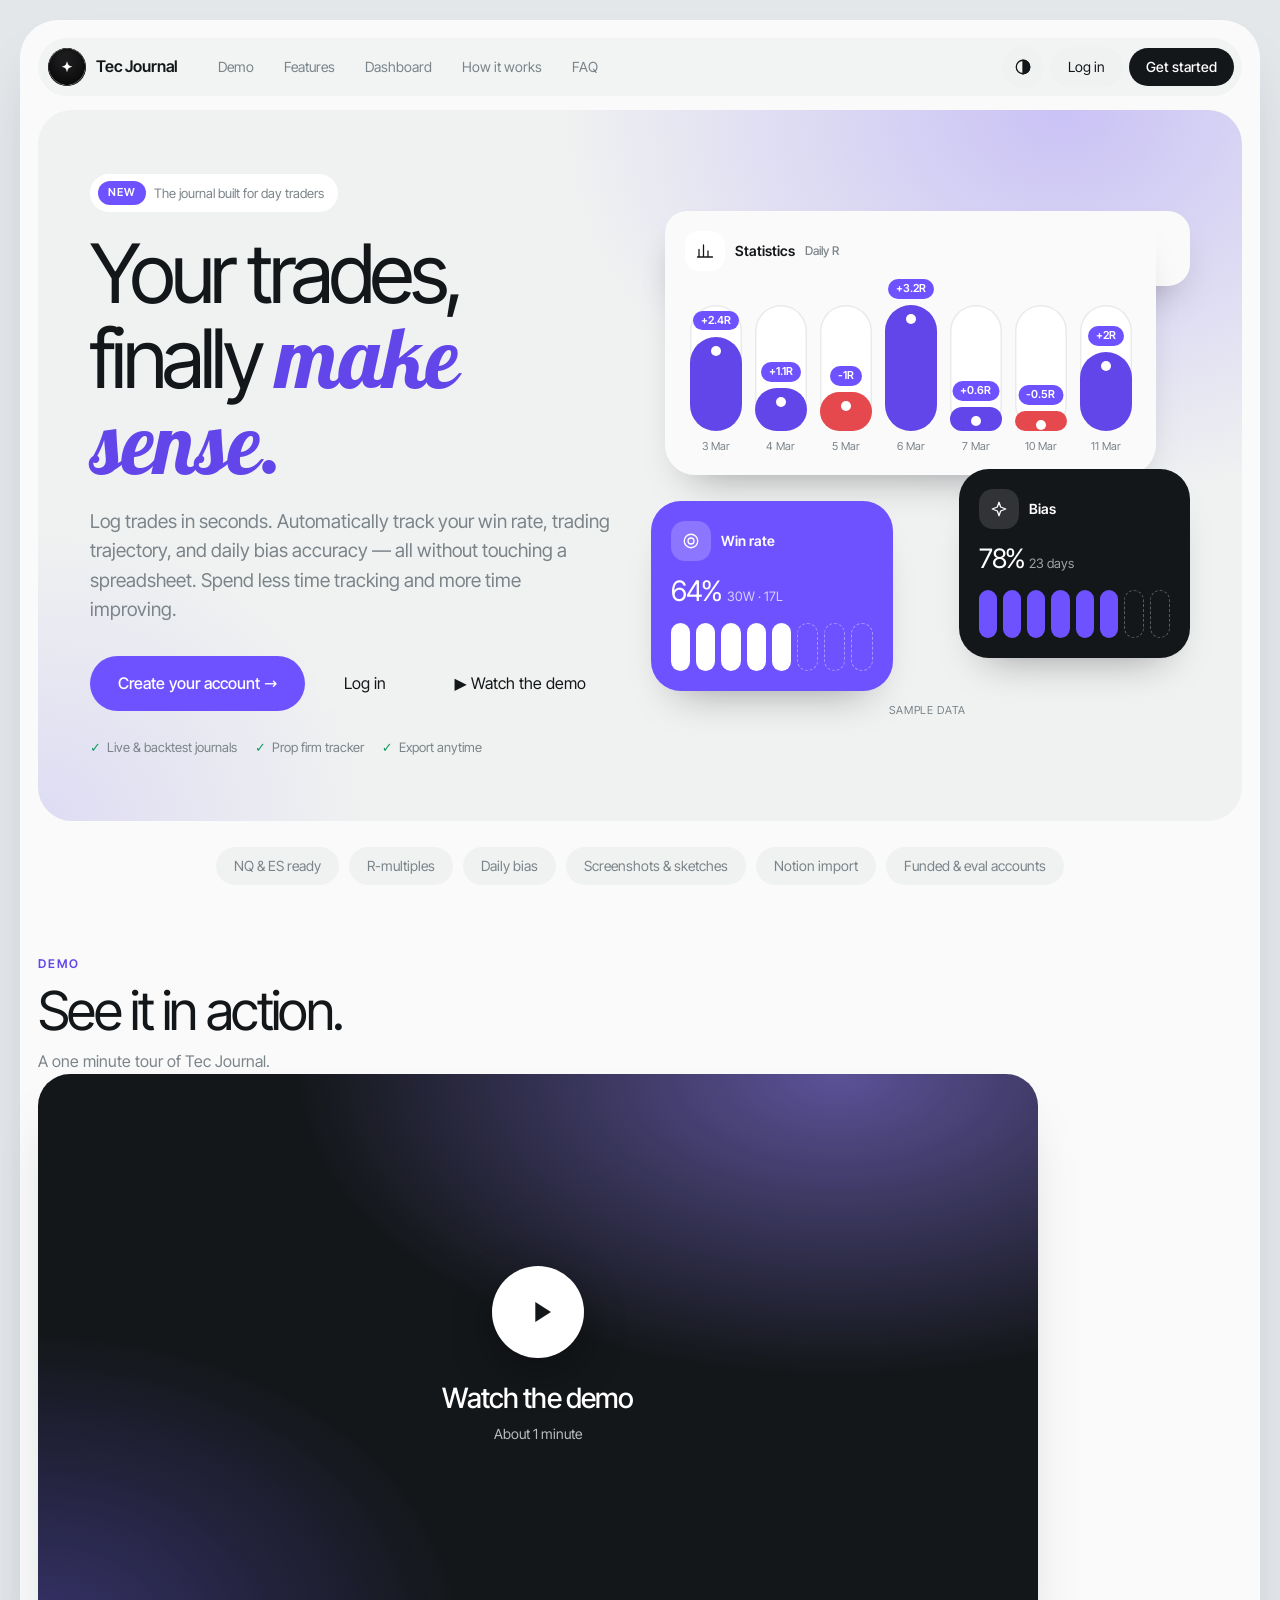
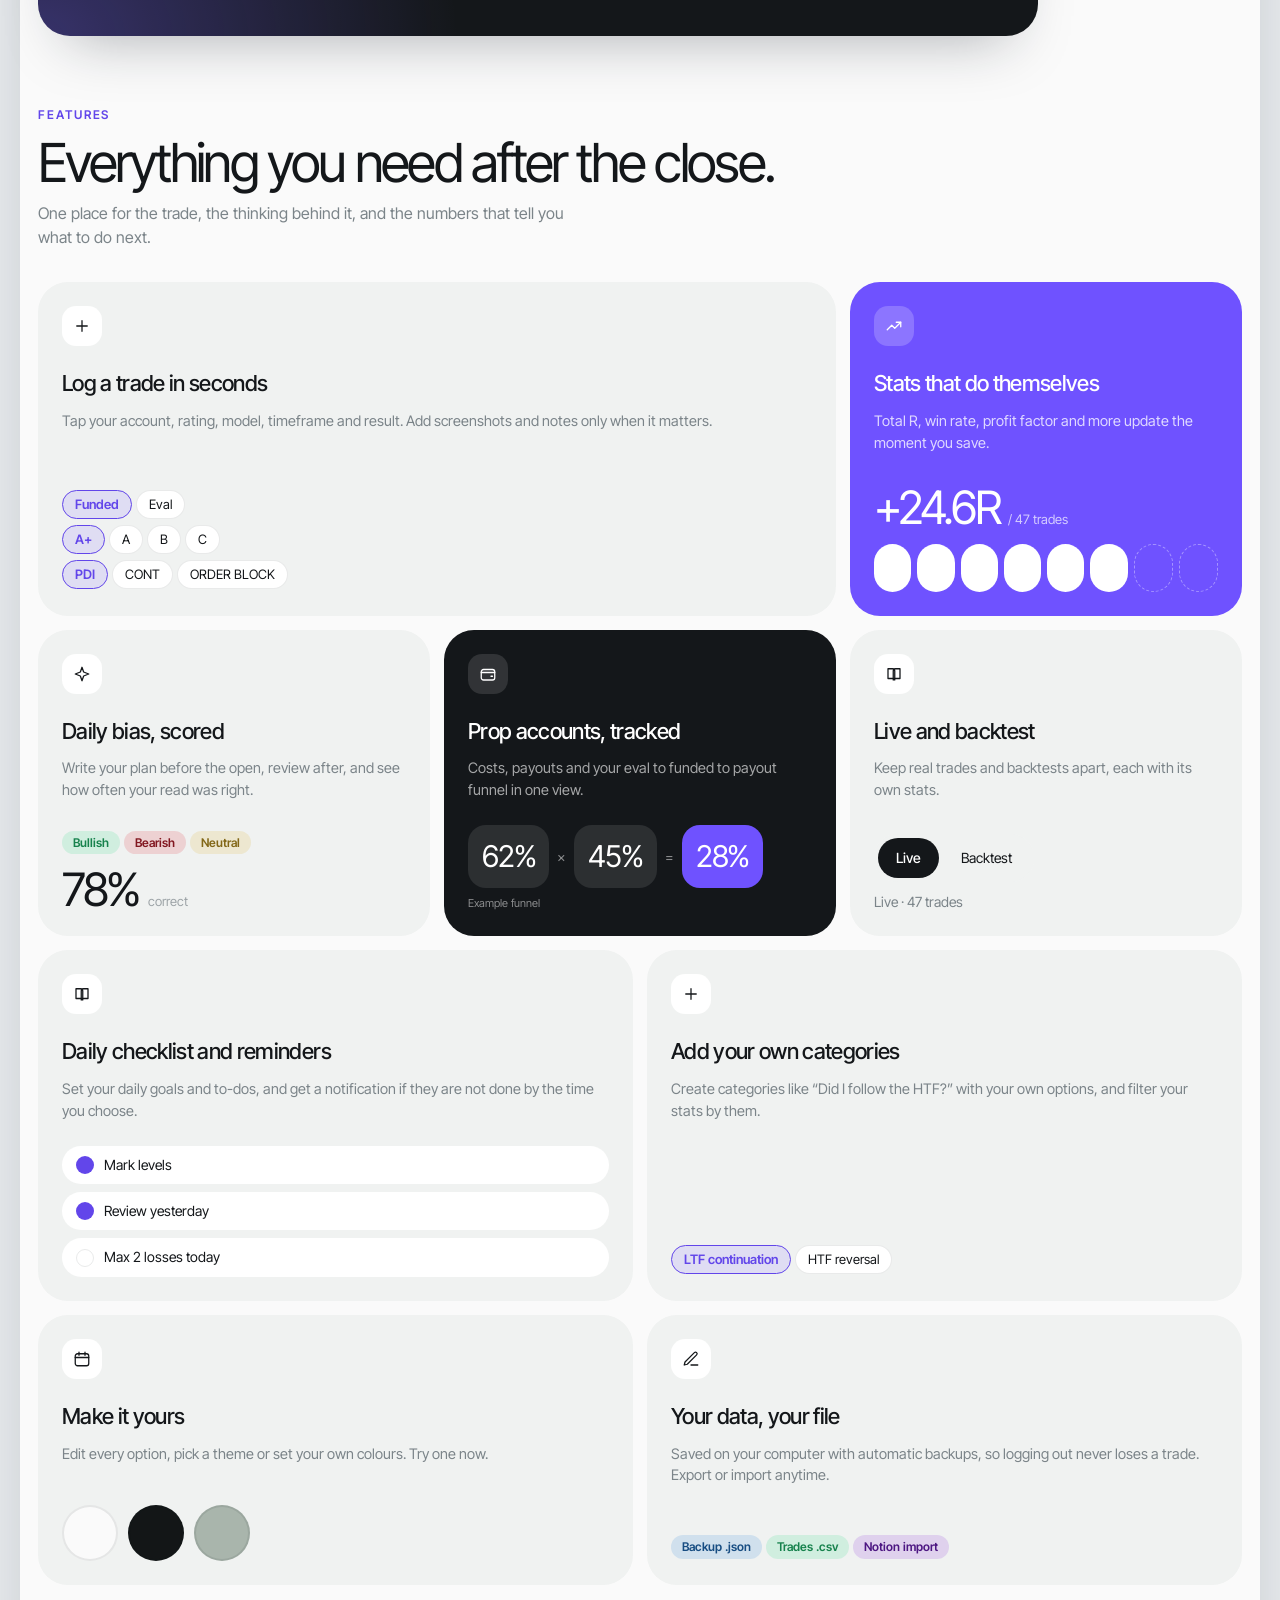
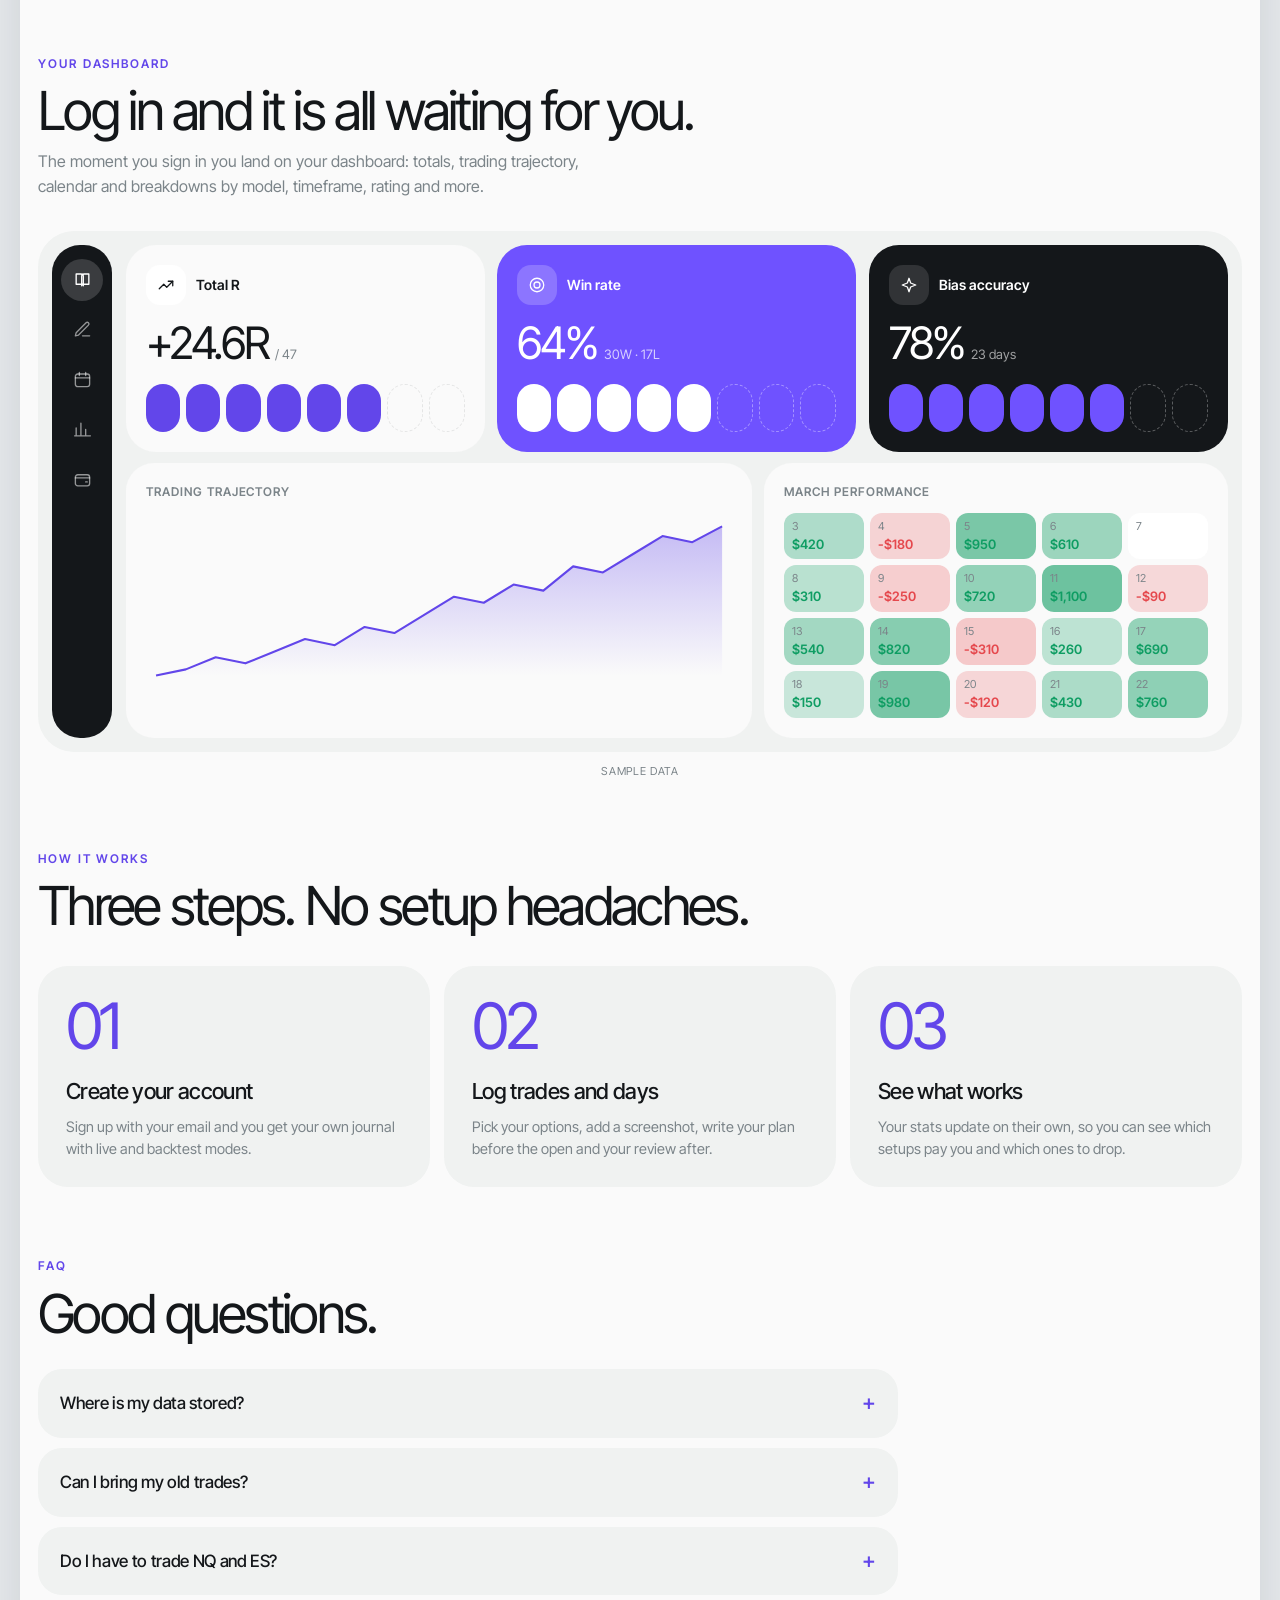
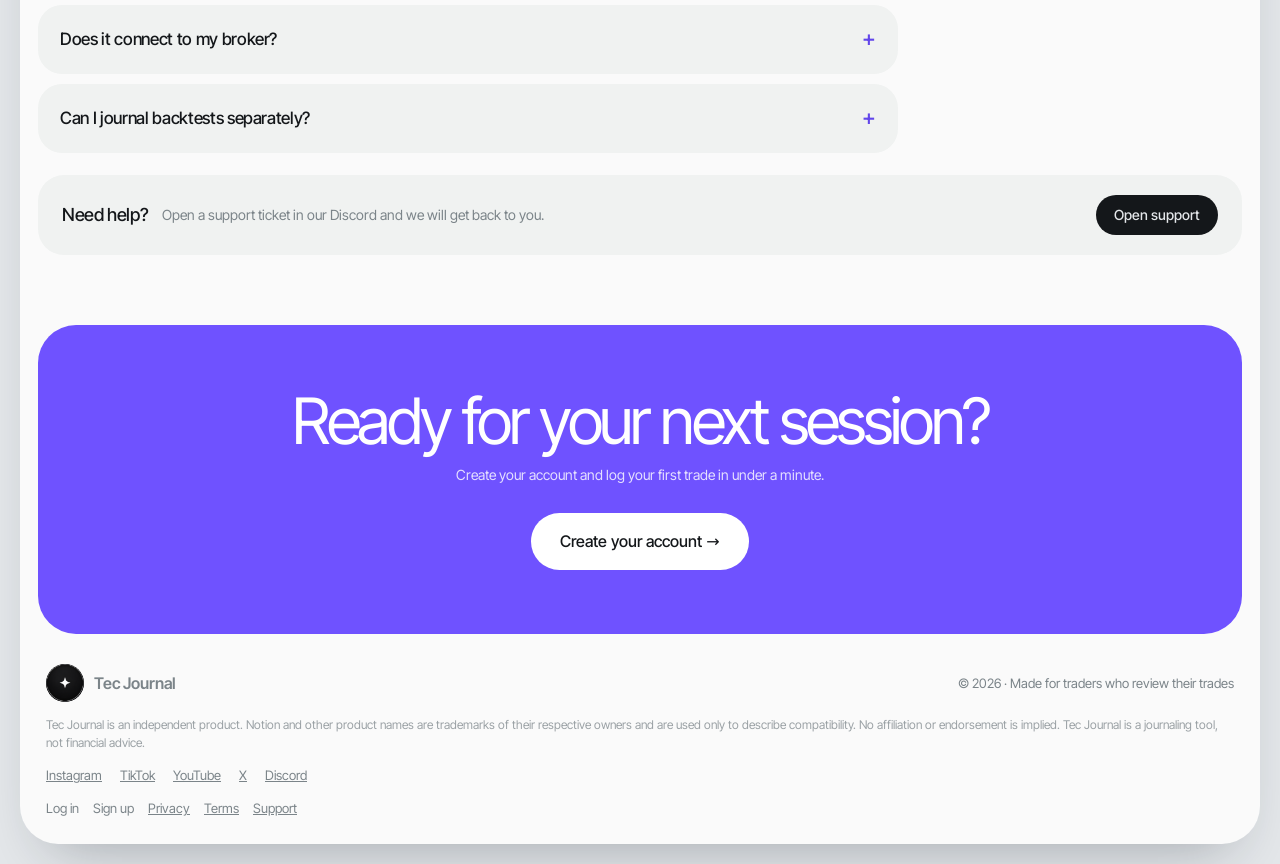
==== commit b4bd8c5b: "Add files via upload" ====
--- a/index.html
+++ b/index.html
@@ -6,7 +6,7 @@
 <link rel="canonical" href="https://tecjournal.app/">
 <link rel="icon" href="logo.png" type="image/png">
 <meta name="theme-color" content="#14171a">
-<meta property="og:type" content="website"><meta property="og:site_name" content="Tec Journal"><meta property="og:title" content="Tec Journal – Trading journal for NQ &amp; ES day traders"><meta property="og:description" content="Log trades in seconds. Stats, trading trajectory, daily bias, prop accounts and a daily checklist, on web, Mac and Windows."><meta property="og:url" content="https://tecjournal.app/"><meta property="og:image" content="https://tecjournal.app/logo.png">
+<meta property="og:type" content="website"><meta property="og:site_name" content="Tec Journal"><meta property="og:title" content="Tec Journal – Trading journal for NQ &amp; ES day traders"><meta property="og:description" content="Log trades in seconds. Stats, trading trajectory, daily bias, prop accounts and a daily checklist, on the web."><meta property="og:url" content="https://tecjournal.app/"><meta property="og:image" content="https://tecjournal.app/logo.png">
 <meta name="twitter:card" content="summary">
 <link href="fonts.css" rel="stylesheet">
 <style>
@@ -338,7 +338,7 @@
 
 .sup-a{display:inline-block;border:1px solid transparent;border-radius:99px;background:var(--card);padding:9px 17px;color:var(--tx);text-decoration:none;font-weight:500;white-space:nowrap}.sup-a:hover{border-color:var(--bd);background:var(--in)}
 .lp-help{margin-top:22px;display:flex;align-items:center;gap:14px;flex-wrap:wrap;background:var(--card);border-radius:26px;padding:20px 24px}.lp-help b{font-weight:500;font-size:18px;letter-spacing:-.02em}.lp-help span{color:var(--mut);flex:1;min-width:200px}
-.upd{position:fixed;right:18px;bottom:18px;z-index:9999;background:var(--ink,#141618);color:#fff;border-radius:18px;padding:14px 16px;display:flex;align-items:center;gap:14px;box-shadow:0 12px 40px rgba(0,0,0,.28);max-width:380px;font-size:13.5px}.upd b{display:block;font-weight:600;margin-bottom:2px}.upd span{opacity:.7;font-size:12.5px}.upd button{border:0;border-radius:999px;padding:9px 16px;font:inherit;font-weight:600;cursor:pointer;background:#fff;color:#141618;white-space:nowrap}.upd .x{background:transparent;color:#fff;opacity:.6;padding:6px 8px;font-weight:400}</style></head>
+.upd{position:fixed;right:18px;bottom:18px;z-index:9999;background:var(--ink,#141618);color:#fff;border-radius:18px;padding:14px 16px;display:flex;align-items:center;gap:14px;box-shadow:0 12px 40px rgba(0,0,0,.28);max-width:380px;font-size:13.5px}.upd b{display:block;font-weight:600;margin-bottom:2px}.upd span{opacity:.7;font-size:12.5px}.upd button{border:0;border-radius:999px;padding:9px 16px;font:inherit;font-weight:600;cursor:pointer;background:#fff;color:#141618;white-space:nowrap}.upd .x{background:transparent;color:#fff;opacity:.6;padding:6px 8px;font-weight:400}.pw{position:fixed;inset:0;z-index:10000;background:var(--bg,#e4e7ea);display:grid;place-items:center;padding:20px;overflow:auto}.pw-c{width:100%;max-width:440px;background:var(--card);border:1px solid var(--bd);border-radius:30px;padding:34px 30px;text-align:center}.pw-c h2{margin:0 0 8px;font-size:28px;font-weight:500;letter-spacing:-.03em;text-transform:none;color:var(--tx)}.pw-c p{margin:0 0 20px;color:var(--mut);line-height:1.55;font-size:14.5px}.pw-b{display:block;width:100%;border:0;border-radius:99px;padding:14px 18px;font:inherit;font-weight:500;cursor:pointer;text-decoration:none;box-sizing:border-box;background:var(--lime);color:#fff;margin-bottom:10px}.pw-b.g{background:var(--in);color:var(--tx)}.pw-r{display:flex;gap:8px;margin:18px 0 6px}.pw-r input{flex:1;min-width:0;border:1px solid var(--bd);background:var(--in);color:var(--tx);border-radius:99px;padding:12px 16px;font:inherit;text-transform:uppercase}.pw-r button{border:0;border-radius:99px;padding:0 18px;background:var(--tx);color:var(--bg,#fff);font:inherit;font-weight:500;cursor:pointer}.pw-m{min-height:18px;font-size:13px;color:var(--mut);margin-bottom:8px}.pw-m.er{color:#d4483b}.pw-l{background:none;border:0;color:var(--mut);font:inherit;font-size:13px;cursor:pointer;text-decoration:underline;margin-top:6px}</style></head>
 <body>
 <div id="drag"></div>
 <div id="lp" hidden><div class="lp-shell">
@@ -370,7 +370,7 @@
 </div>
 <p class="dl-n"><b>Mac:</b> unzip, drag Tec Journal to Applications, then right-click the app and choose Open the first time. Not sure which Mac? Apple menu, About This Mac: "Apple M" is Apple Silicon, "Intel" is Intel.<br><b>Windows:</b> if SmartScreen warns, click More info, then Run anyway. The app is not code-signed yet.</p></section>
 <section class="lp-sec lp-rv" id="lp-faq"><div class="lp-k">FAQ</div><h2 class="lp-h2">Good questions.</h2>
-<div class="lp-faq"><details><summary>Where is my data stored?</summary><p>Your journal is saved on your device and synced to your private cloud account, so it is the same on the web, Mac and Windows. Only you can see it. Export a full backup from Customize at any time.</p></details><details><summary>Can I bring my old trades?</summary><p>Yes. Export your Notion journal as CSV and import it. You match the columns once and the trades come across. Tec Journal is not affiliated with Notion.</p></details><details><summary>Do I have to trade NQ and ES?</summary><p>No. Instruments, models, timeframes, confluences and mistakes are all editable, so the journal fits how you trade.</p></details><details><summary>Does it connect to my broker?</summary><p>Not yet. You log trades yourself or import a CSV, which keeps you looking at every trade you take.</p></details><details><summary>Can I journal backtests separately?</summary><p>Yes. Switch between Live and Backtest and each keeps its own trades, days and stats.</p></details></div></section>
+<div class="lp-faq"><details><summary>Where is my data stored?</summary><p>Your journal is saved on your device and synced to your private cloud account, so it is the same on every device. Only you can see it. Export a full backup from Customize at any time.</p></details><details><summary>Can I bring my old trades?</summary><p>Yes. Export your Notion journal as CSV and import it. You match the columns once and the trades come across. Tec Journal is not affiliated with Notion.</p></details><details><summary>Do I have to trade NQ and ES?</summary><p>No. Instruments, models, timeframes, confluences and mistakes are all editable, so the journal fits how you trade.</p></details><details><summary>Does it connect to my broker?</summary><p>Not yet. You log trades yourself or import a CSV, which keeps you looking at every trade you take.</p></details><details><summary>Can I journal backtests separately?</summary><p>Yes. Switch between Live and Backtest and each keeps its own trades, days and stats.</p></details></div></section>
 <div class="lp-help lp-rv"><b>Need help?</b><span>Open a support ticket in our Discord and we will get back to you.</span><a class="sup-a" href="https://discord.gg/kJBFE6CkG4" target="_blank" rel="noopener" style="background:var(--tx);color:var(--bg,#fff)">Open support</a></div>
 <section class="lp-end lp-rv"><h2>Ready for your next session?</h2><p>Create your account and log your first trade in under a minute.</p><button class="lp-wh lp-big" data-lp="signup">Create your account &rarr;</button></section>
 <footer class="lp-ft"><div class="lp-brand" style="cursor:default"><span class="lp-mark"><img src="logo.png" alt=""></span><span class="lp-bn">Tec Journal</span></div><span>&copy; 2026 &middot; Made for traders who review their trades</span><span style="flex-basis:100%;font-size:12px;opacity:.75;line-height:1.5">Tec Journal is an independent product. Notion and other product names are trademarks of their respective owners and are used only to describe compatibility. No affiliation or endorsement is implied. Tec Journal is a journaling tool, not financial advice.</span><span style="flex-basis:100%;font-size:13px;display:flex;gap:18px;flex-wrap:wrap"><a href="https://www.instagram.com/tecjournal.app" target="_blank" rel="noopener" style="color:inherit">Instagram</a><a href="https://www.tiktok.com/@tecjournal" target="_blank" rel="noopener" style="color:inherit">TikTok</a><a href="https://www.youtube.com/@tecjournal-app" target="_blank" rel="noopener" style="color:inherit">YouTube</a><a href="https://x.com/tecjournalapp" target="_blank" rel="noopener" style="color:inherit">X</a><a href="https://discord.gg/kJBFE6CkG4" target="_blank" rel="noopener" style="color:inherit">Discord</a></span><span><a data-lp="login" style="cursor:pointer;margin-right:14px">Log in</a><a data-lp="signup" style="cursor:pointer;margin-right:14px">Sign up</a><a href="https://tecjournal.app/privacy" target="_blank" rel="noopener" style="margin-right:14px;color:inherit">Privacy</a><a href="https://tecjournal.app/terms" target="_blank" rel="noopener" style="margin-right:14px;color:inherit">Terms</a><a href="https://discord.gg/kJBFE6CkG4" target="_blank" rel="noopener" style="color:inherit">Support</a></span></footer>
@@ -485,6 +485,7 @@
  ${Object.keys(FIELDS).map(f=>`${fieldHead(f)}<div>${O[f].map(v=>`<span class="chip">${esc(v)} <span data-a="rmopt" data-f="${f}" data-v="${esc(v)}" style="color:var(--loss)">✕</span></span>`).join("")}</div>
  <div class="row" style="margin-top:4px"><input id="add-${f}" placeholder="Add…" style="flex:1"><button data-a="addopt" data-f="${f}">Add</button></div>`).join("")}
  <div class="row" style="margin-top:20px"><div><b>Backup &amp; transfer</b><div class="mut" style="font-size:12px;max-width:300px">One file with every trade, daily analysis, picture, sketch, setting and your theme. Import it into this or a newer version of the app.</div></div><span class="seg" style="flex-wrap:wrap"><button data-a="exp">Export all data</button><button data-a="imp">Import</button><button data-a="expcsv">Trades (CSV)</button></span></div>
+ ${planRow()}
  <div class="row" style="margin-top:14px"><div><b>Help &amp; support</b><div class="mut" style="font-size:12px;max-width:300px">Need help, found a bug or have an idea? Open a support ticket in our Discord.</div></div><a class="sup-a" href="${DISCORD}" target="_blank" rel="noopener">Open support</a></div>
  ${window.tac?`<div class="row" style="margin-top:14px"><div><b>Automatic backup</b><div class="mut" id="bkinfo" style="font-size:12px;max-width:300px">Every change is also saved to a backup file on this computer, so logging out or updating the app never loses your journal.</div></div><span class="seg" style="flex-wrap:wrap"><button data-a="bkshow">Show backup folder</button><button data-a="bkrestore">Restore</button></span></div>`:""}
  <div class="row" style="margin-top:14px"><div><b>Import from Notion</b><div class="mut" style="font-size:12px;max-width:300px">Bring in your old trades from a Notion CSV export. Not affiliated with Notion.</div></div><button class="pri" data-a="nimp">Import from Notion</button></div>`)}
@@ -923,6 +924,30 @@
   for(const k of META_KEYS){const v=await mg(k);if(v!==undefined&&v!==null&&(await sget(k))===undefined)await sput(k,v)}
   src.close();done.push(x.db);LS.s("tj-migrated",JSON.stringify(done));await reloadLocal();snap();toast("Moved "+n+" trades into your cloud account")}}
 async function cloudSignOut(){try{await sb.auth.signOut({scope:"local"})}catch(e){}SU=null;clearTimeout(syncT)}
+
+/* ===== plan / paywall (off unless window.PAYWALL===true) ===== */
+var PLAN={on:false,pro:true,until:null};
+function planRow(){if(!PLAN.on||!SU)return "";const d=PLAN.until?new Date(PLAN.until).toLocaleDateString():"";return `<div class="row" style="margin-top:14px"><div><b>Plan</b><div class="mut" style="font-size:12px;max-width:300px">${PLAN.pro?"Tec Journal Pro"+(d?" until "+d:""):"No active plan"}</div></div>${window.PORTAL_URL?`<a class="sup-a" href="${window.PORTAL_URL}" target="_blank" rel="noopener">Manage subscription</a>`:""}</div>`}
+function hidePw(){const e=document.getElementById("pw");if(e)e.remove()}
+function showPw(){if(document.getElementById("pw"))return;const em=(SU&&SU.email)||"",co=window.CHECKOUT_URL?window.CHECKOUT_URL+(window.CHECKOUT_URL.includes("?")?"&":"?")+"customer_email="+encodeURIComponent(em):"";
+ const d=document.createElement("div");d.id="pw";d.className="pw";
+ d.innerHTML=`<div class="pw-c"><h2>Start your free trial</h2><p>Tec Journal is $7.99 a month, with a 3-day free trial. Cancel anytime. Your journal stays safe on your account.</p>${co?`<a class="pw-b" href="${co}" target="_blank" rel="noopener">Start free trial</a><button class="pw-b g" id="pw-ref">I have subscribed, refresh</button>`:`<p>Subscriptions open soon.</p>`}<div class="pw-r"><input id="pw-code" placeholder="Have a code?" autocomplete="off" spellcheck="false"><button id="pw-go">Redeem</button></div><div class="pw-m" id="pw-m"></div><button class="pw-l" id="pw-out">Log out</button></div>`;
+ document.body.appendChild(d);const m=t=>{const x=document.getElementById("pw-m");x.textContent=t;x.className="pw-m er"};
+ document.getElementById("pw-out").onclick=()=>{hidePw();A.logout()};
+ const rf=document.getElementById("pw-ref");if(rf)rf.onclick=()=>planCheck();
+ const go=async()=>{const v=document.getElementById("pw-code").value.trim();if(!v)return;const b=document.getElementById("pw-go");b.disabled=true;
+  try{const{data,error}=await sb.rpc("redeem_code",{p_code:v});if(error)throw error;await planCheck();toast("Pro unlocked until "+new Date(data).toLocaleDateString())}catch(e){m("That code is not valid or has already been used.")}finally{b.disabled=false}};
+ document.getElementById("pw-go").onclick=go;document.getElementById("pw-code").onkeydown=e=>{if(e.key==="Enter")go()}}
+async function planCheck(){
+ if(window.PAYWALL!==true||!sb||!SU){PLAN={on:false,pro:true};hidePw();return}
+ const key="tj-plan-"+SU.id;let until=null,ok=false;
+ try{const{data,error}=await sb.from("plans").select("pro_until").maybeSingle();if(error)throw error;ok=true;until=(data&&data.pro_until)||null;LS.s(key,JSON.stringify({u:until}))}
+ catch(e){const msg=String((e&&(e.code+" "+e.message))||e);if(/PGRST205|does not exist|schema cache/i.test(msg)){PLAN={on:false,pro:true};hidePw();return}
+  const c=LS.g(key);if(c){try{until=JSON.parse(c).u;ok=true}catch(_){}}
+  if(!ok){PLAN={on:false,pro:true};hidePw();return}}
+ const pro=!!(until&&new Date(until)>new Date());PLAN={on:true,pro:pro,until:until};if(pro)hidePw();else showPw()}
+{const _ec=enterCloud;enterCloud=async function(u,n){await _ec(u,n);try{await planCheck()}catch(e){}};
+ setInterval(()=>{try{if(SU)planCheck()}catch(e){}},600000);window.addEventListener("focus",()=>{try{if(SU&&PLAN.on&&!PLAN.pro)planCheck()}catch(e){}})}
 const _lo=A.logout;
 if(CLOUD){A.logout=async()=>{try{await syncNow()}catch(e){}await cloudSignOut();return _lo()};
  const _ae=A.aemail,_ap=A.apw,_ad=A.adel;
@@ -1161,7 +1186,7 @@
 var phone=/iPhone|iPod|Android.*Mobile|Windows Phone|Mobile Safari/i.test(ua)||(/Android/i.test(ua)&&screen.width<800)||(tc&&Math.min(screen.width,screen.height)<500);
 if(/[?&]desktop=1/.test(location.search))phone=false;
 if(phone){var n=document.getElementById("nc");n.classList.add("on");document.documentElement.style.overflow="hidden"}
-if(window.tac){var d=document.getElementById("lp-dl");if(d)d.style.display="none";document.querySelectorAll('[data-t="lp-dl"]').forEach(function(x){x.style.display="none"})}
+if(window.tac||window.SHOW_DOWNLOADS!==true){var d=document.getElementById("lp-dl");if(d)d.style.display="none";document.querySelectorAll('[data-t="lp-dl"]').forEach(function(x){x.style.display="none"})}
 else{var os=/Mac/i.test(ua)&&!tc?"mac":/Win/i.test(ua)?"win":"";
 if(os==="win")document.querySelector('[data-os=win]').classList.add("rec");
 if(os==="mac"){var arm=true;try{var c=document.createElement("canvas").getContext("webgl"),e=c.getExtension("WEBGL_debug_renderer_info"),r=e?c.getParameter(e.UNMASKED_RENDERER_WEBGL):"";if(/Intel/i.test(r)&&!/Apple/i.test(r))arm=false}catch(x){}
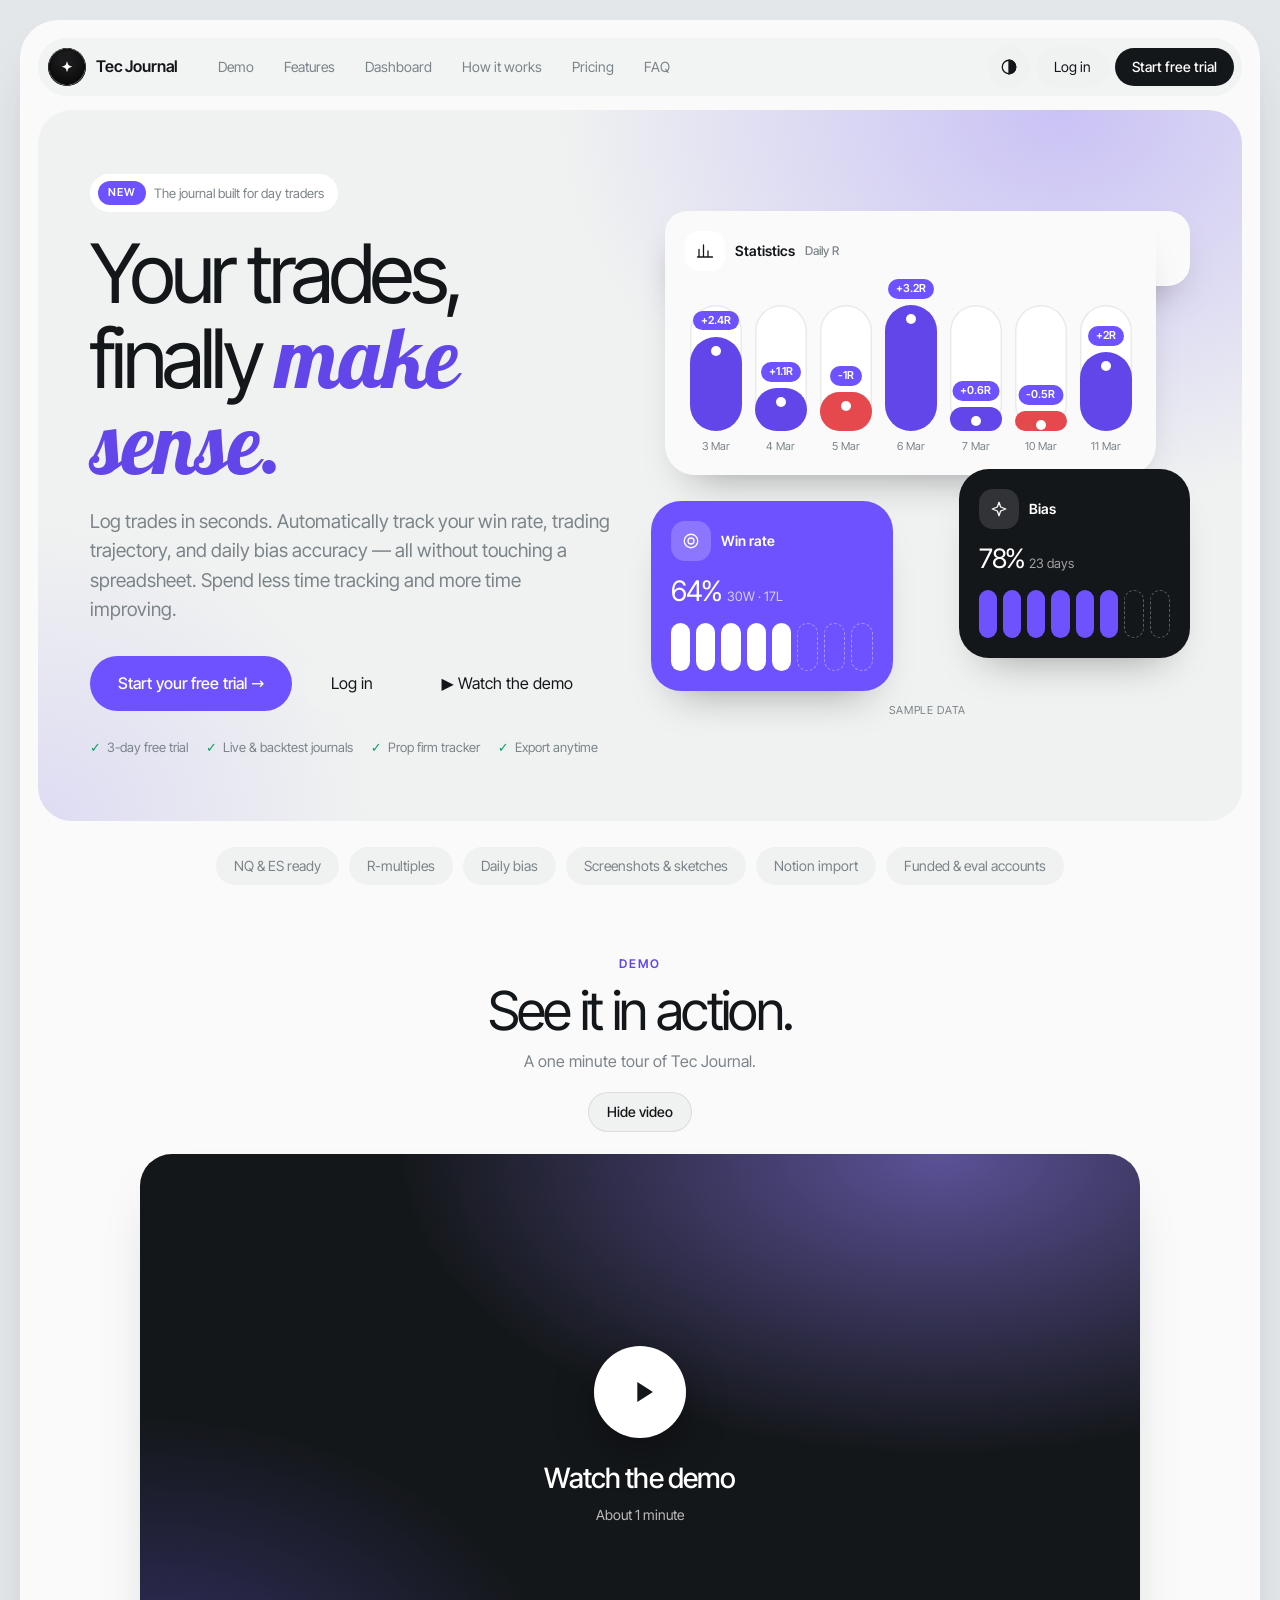
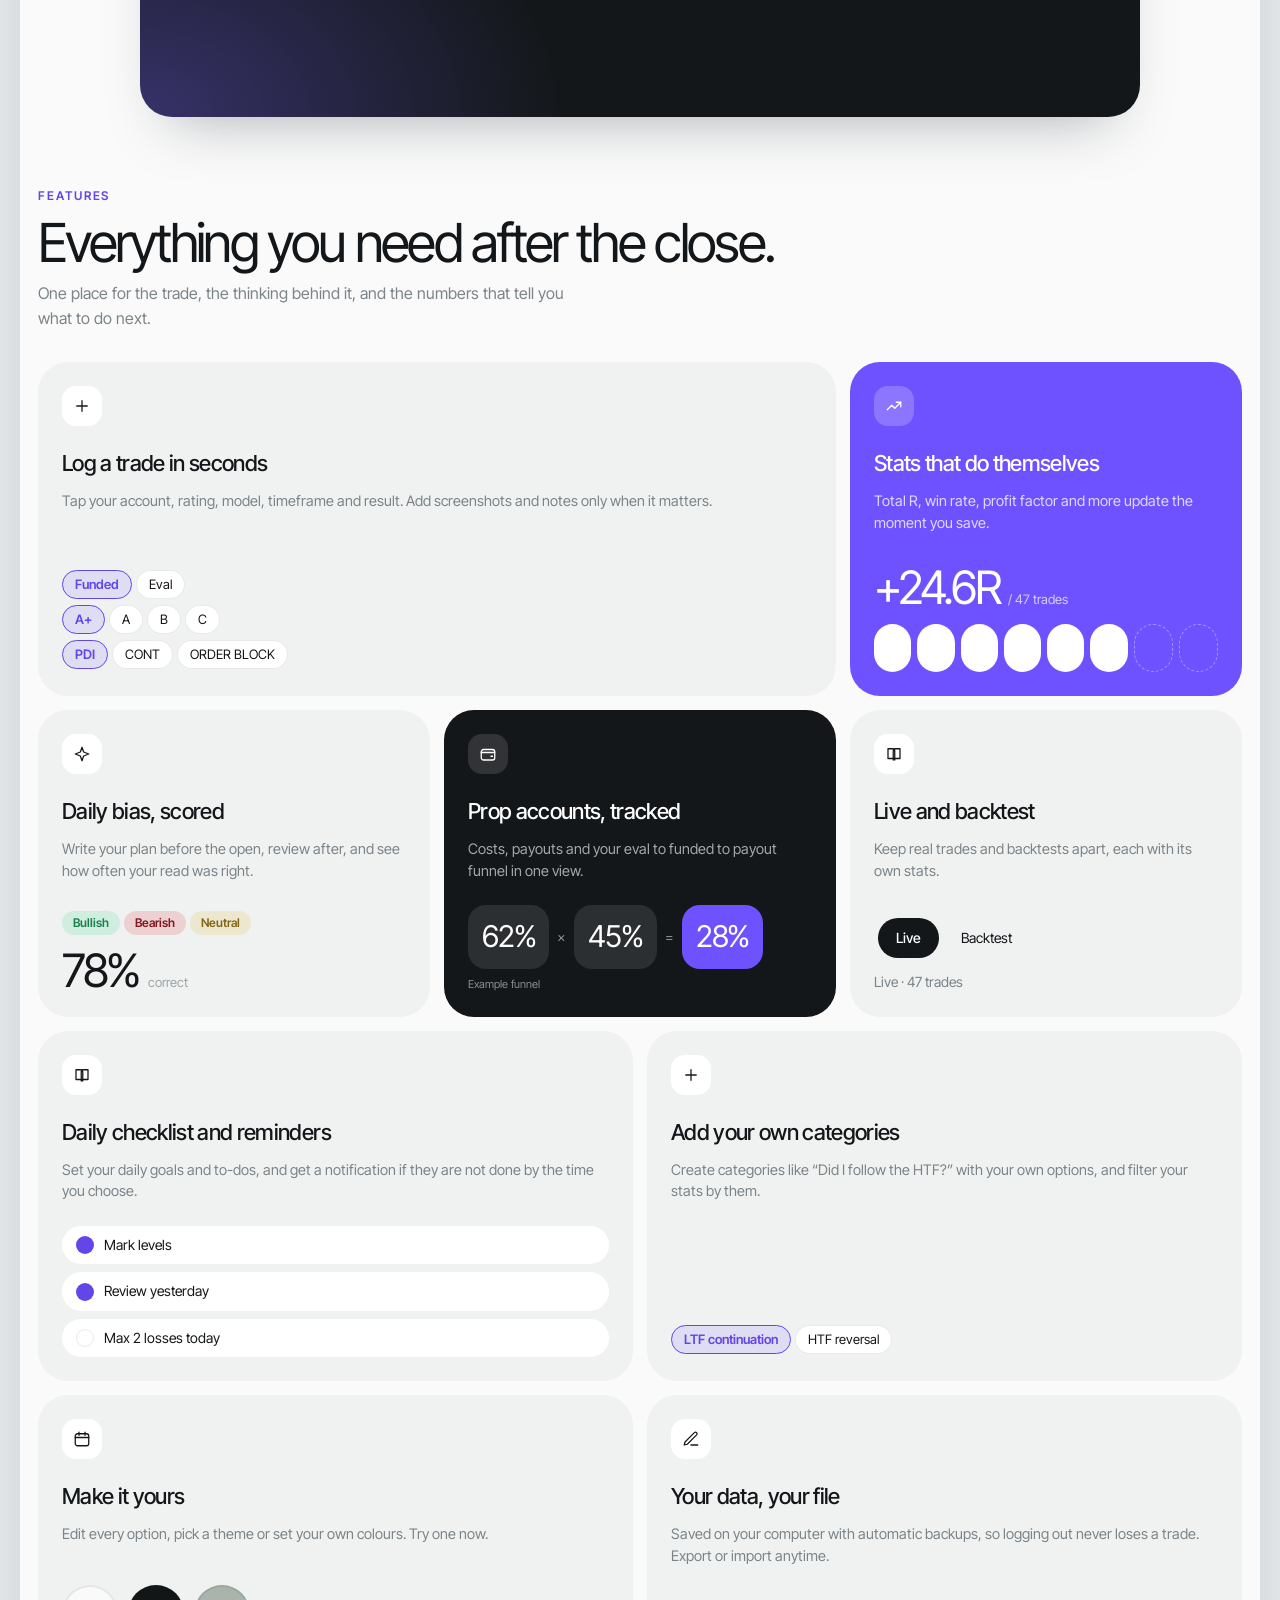
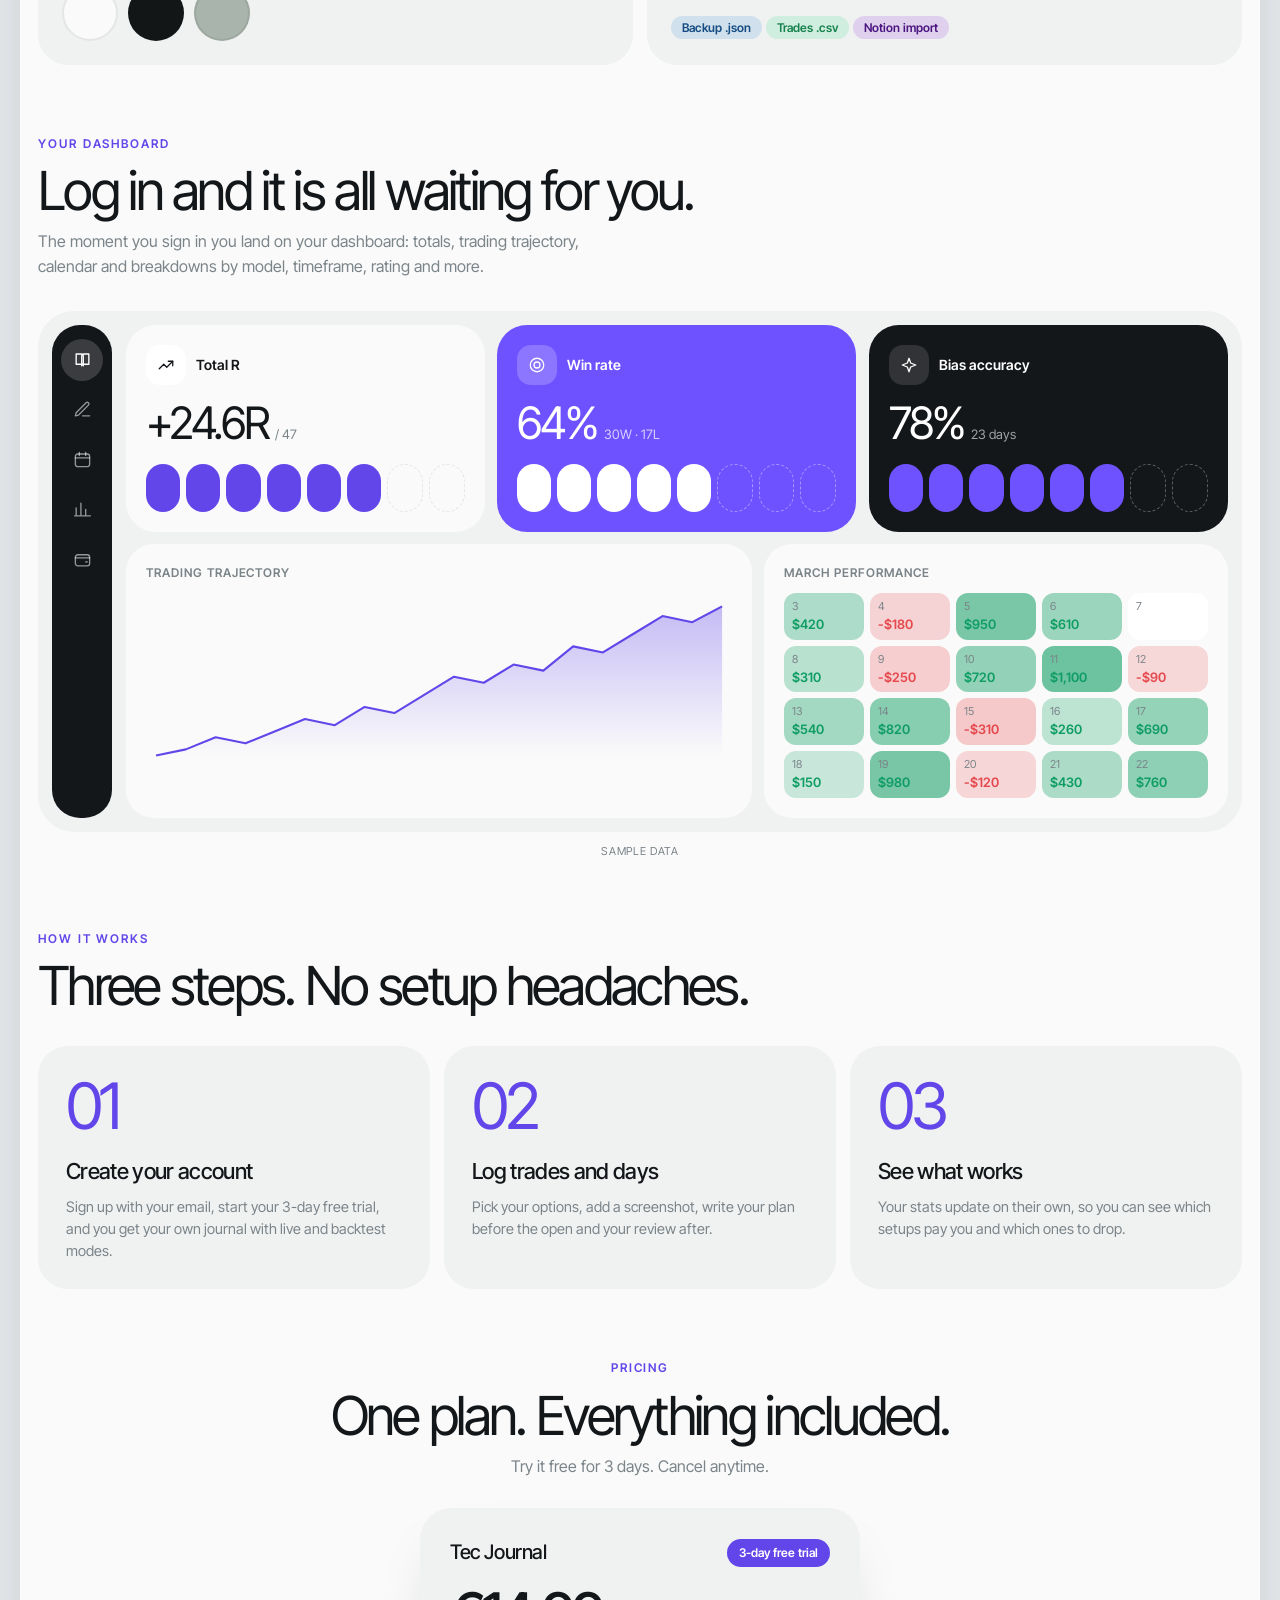
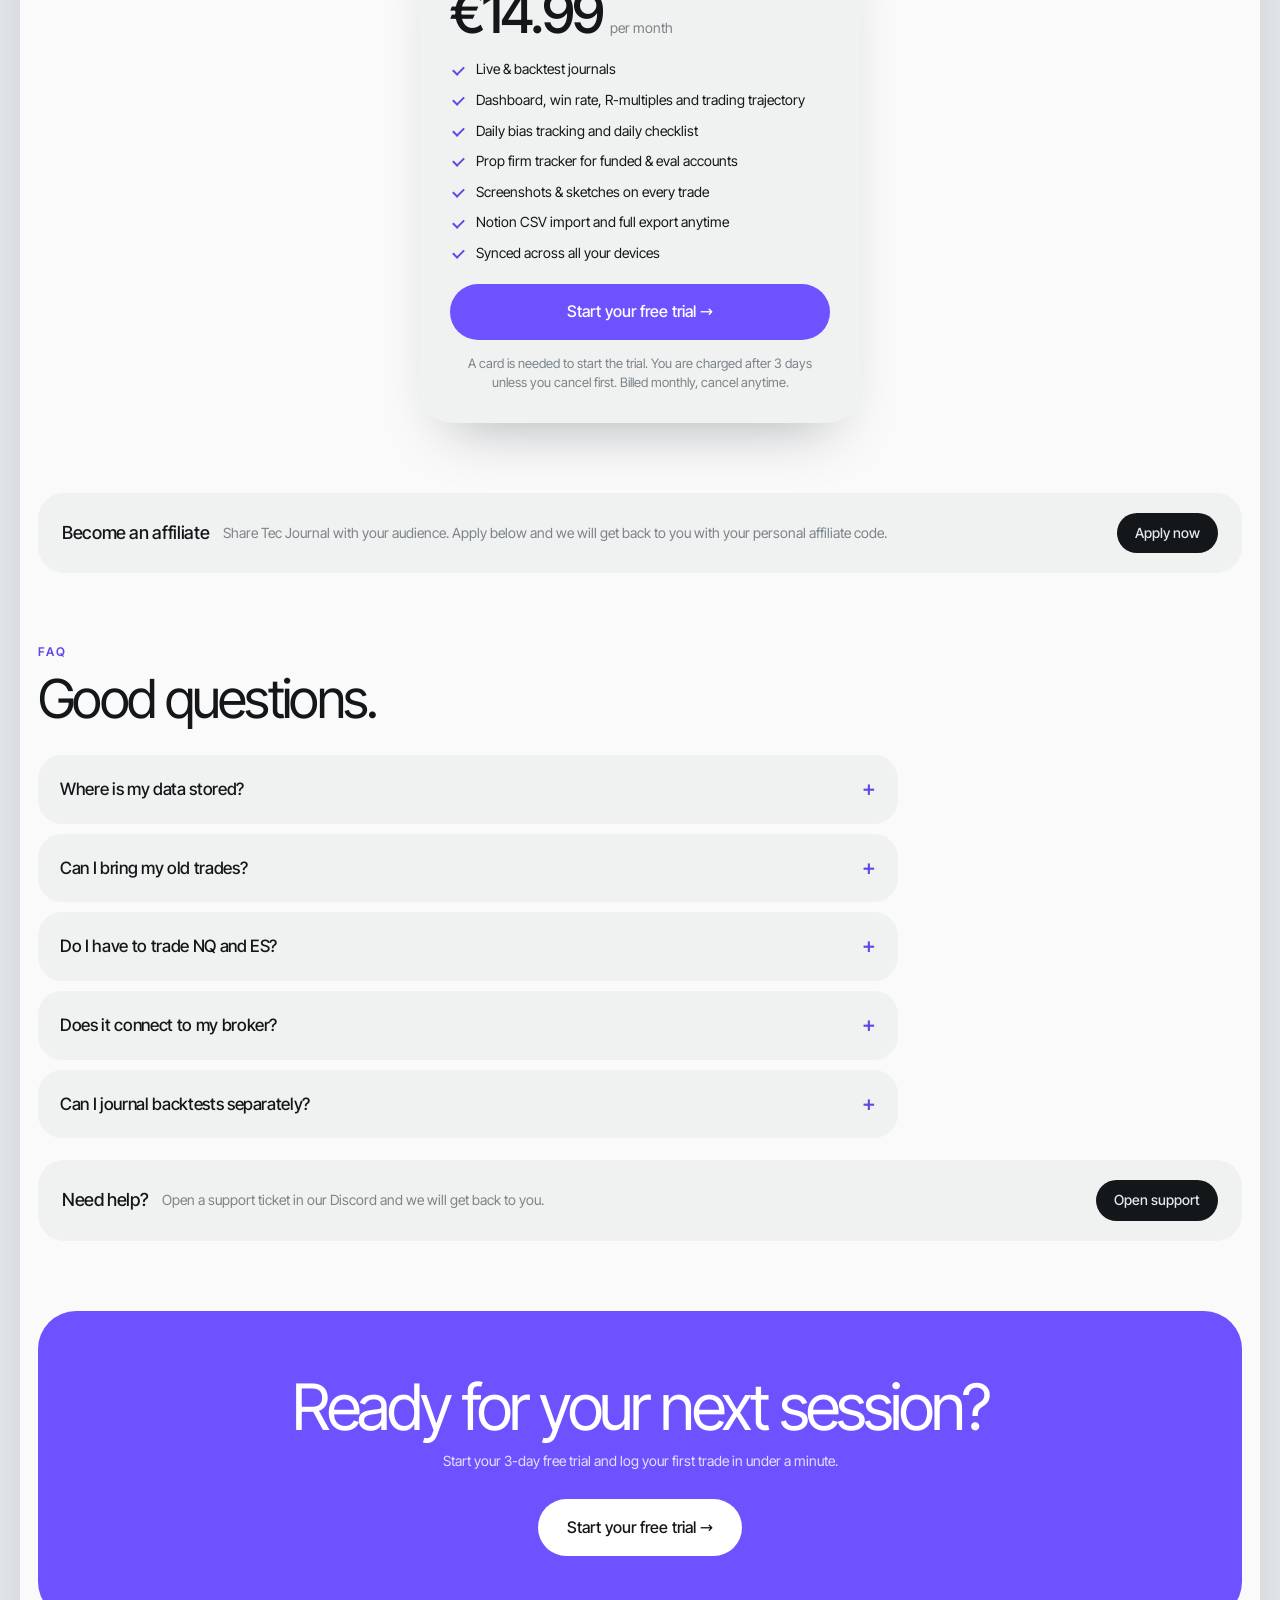
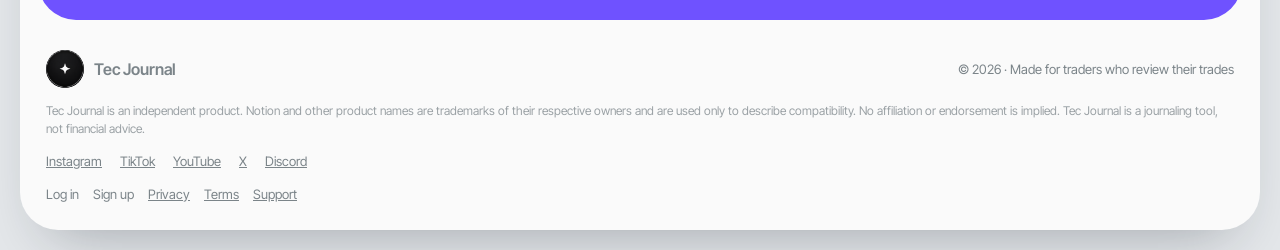
==== commit c8db9856: "Update print statement to say 'Goodbye World'" ====
--- a/index.html
+++ b/index.html
@@ -2,7 +2,7 @@
 <html lang="en"><head><meta charset="utf-8">
 <meta name="viewport" content="width=device-width, initial-scale=1, viewport-fit=cover">
 <title>Tec Journal – Trading journal for NQ &amp; ES day traders</title>
-<meta name="description" content="Tec Journal is a trading journal for day traders. Log trades in seconds and see win rate, R-multiples, trading trajectory and daily bias accuracy. Includes a prop firm tracker, daily checklist and Mac, Windows and web apps.">
+<meta name="description" content="Tec Journal is a trading journal for day traders. Log trades in seconds and see win rate, R-multiples, trading trajectory and daily bias accuracy. Includes a prop firm tracker and a daily checklist. Try it free for 3 days.">
 <link rel="canonical" href="https://tecjournal.app/">
 <link rel="icon" href="logo.png" type="image/png">
 <meta name="theme-color" content="#14171a">
@@ -338,29 +338,49 @@
 
 .sup-a{display:inline-block;border:1px solid transparent;border-radius:99px;background:var(--card);padding:9px 17px;color:var(--tx);text-decoration:none;font-weight:500;white-space:nowrap}.sup-a:hover{border-color:var(--bd);background:var(--in)}
 .lp-help{margin-top:22px;display:flex;align-items:center;gap:14px;flex-wrap:wrap;background:var(--card);border-radius:26px;padding:20px 24px}.lp-help b{font-weight:500;font-size:18px;letter-spacing:-.02em}.lp-help span{color:var(--mut);flex:1;min-width:200px}
-.upd{position:fixed;right:18px;bottom:18px;z-index:9999;background:var(--ink,#141618);color:#fff;border-radius:18px;padding:14px 16px;display:flex;align-items:center;gap:14px;box-shadow:0 12px 40px rgba(0,0,0,.28);max-width:380px;font-size:13.5px}.upd b{display:block;font-weight:600;margin-bottom:2px}.upd span{opacity:.7;font-size:12.5px}.upd button{border:0;border-radius:999px;padding:9px 16px;font:inherit;font-weight:600;cursor:pointer;background:#fff;color:#141618;white-space:nowrap}.upd .x{background:transparent;color:#fff;opacity:.6;padding:6px 8px;font-weight:400}.pw{position:fixed;inset:0;z-index:10000;background:var(--bg,#e4e7ea);display:grid;place-items:center;padding:20px;overflow:auto}.pw-c{width:100%;max-width:440px;background:var(--card);border:1px solid var(--bd);border-radius:30px;padding:34px 30px;text-align:center}.pw-c h2{margin:0 0 8px;font-size:28px;font-weight:500;letter-spacing:-.03em;text-transform:none;color:var(--tx)}.pw-c p{margin:0 0 20px;color:var(--mut);line-height:1.55;font-size:14.5px}.pw-b{display:block;width:100%;border:0;border-radius:99px;padding:14px 18px;font:inherit;font-weight:500;cursor:pointer;text-decoration:none;box-sizing:border-box;background:var(--lime);color:#fff;margin-bottom:10px}.pw-b.g{background:var(--in);color:var(--tx)}.pw-r{display:flex;gap:8px;margin:18px 0 6px}.pw-r input{flex:1;min-width:0;border:1px solid var(--bd);background:var(--in);color:var(--tx);border-radius:99px;padding:12px 16px;font:inherit;text-transform:uppercase}.pw-r button{border:0;border-radius:99px;padding:0 18px;background:var(--tx);color:var(--bg,#fff);font:inherit;font-weight:500;cursor:pointer}.pw-m{min-height:18px;font-size:13px;color:var(--mut);margin-bottom:8px}.pw-m.er{color:#d4483b}.pw-l{background:none;border:0;color:var(--mut);font:inherit;font-size:13px;cursor:pointer;text-decoration:underline;margin-top:6px}</style></head>
+.upd{position:fixed;right:18px;bottom:18px;z-index:9999;background:var(--ink,#141618);color:#fff;border-radius:18px;padding:14px 16px;display:flex;align-items:center;gap:14px;box-shadow:0 12px 40px rgba(0,0,0,.28);max-width:380px;font-size:13.5px}.upd b{display:block;font-weight:600;margin-bottom:2px}.upd span{opacity:.7;font-size:12.5px}.upd button{border:0;border-radius:999px;padding:9px 16px;font:inherit;font-weight:600;cursor:pointer;background:#fff;color:#141618;white-space:nowrap}.upd .x{background:transparent;color:#fff;opacity:.6;padding:6px 8px;font-weight:400}.pw{position:fixed;inset:0;z-index:10000;background:var(--bg,#e4e7ea);display:grid;place-items:center;padding:20px;overflow:auto}.pw-c{width:100%;max-width:440px;background:var(--card);border:1px solid var(--bd);border-radius:30px;padding:34px 30px;text-align:center}.pw-c h2{margin:0 0 8px;font-size:28px;font-weight:500;letter-spacing:-.03em;text-transform:none;color:var(--tx)}.pw-c p{margin:0 0 20px;color:var(--mut);line-height:1.55;font-size:14.5px}.pw-b{display:block;width:100%;border:0;border-radius:99px;padding:14px 18px;font:inherit;font-weight:500;cursor:pointer;text-decoration:none;box-sizing:border-box;background:var(--lime);color:#fff;margin-bottom:10px}.pw-b.g{background:var(--in);color:var(--tx)}.pw-r{display:flex;gap:8px;margin:18px 0 6px}.pw-r input{flex:1;min-width:0;border:1px solid var(--bd);background:var(--in);color:var(--tx);border-radius:99px;padding:12px 16px;font:inherit;text-transform:uppercase}.pw-r button{border:0;border-radius:99px;padding:0 18px;background:var(--tx);color:var(--bg,#fff);font:inherit;font-weight:500;cursor:pointer}.pw-m{min-height:18px;font-size:13px;color:var(--mut);margin-bottom:8px}.pw-m.er{color:#d4483b}.pw-l{background:none;border:0;color:var(--mut);font:inherit;font-size:13px;cursor:pointer;text-decoration:underline;margin-top:6px}
+/* video centered + collapsible */
+.vd-sec{text-align:center}.vd-sec .lp-h2,.vd-sec .lp-p{margin-left:auto;margin-right:auto}
+.vd-tg{margin:18px auto 0;display:inline-block;border:1px solid var(--bd);background:var(--card);color:var(--tx);border-radius:99px;padding:9px 18px;font-weight:500;cursor:pointer}.vd-tg:hover{background:var(--in)}
+.vd-body{margin:22px auto 0;max-width:1000px}.vd-body .vd-card{margin:0 auto}.vd-sec.vd-off .vd-body{display:none}.vd-sec.vd-off .lp-p{display:none}
+/* pricing */
+.pr-sec{text-align:center}.pr-sec .lp-h2,.pr-sec .lp-p{margin-left:auto;margin-right:auto}
+.pr-card{margin:30px auto 0;max-width:440px;text-align:left;background:var(--card);border-radius:32px;padding:30px;box-shadow:var(--sh)}
+.pr-top{display:flex;align-items:center;justify-content:space-between;gap:10px;flex-wrap:wrap}.pr-n{font-size:20px;font-weight:500;letter-spacing:-.02em}
+.pr-tag{background:var(--ac);color:#fff;border-radius:99px;padding:5px 12px;font-size:12px;font-weight:600}
+.pr-amt{margin:18px 0 6px;display:flex;align-items:baseline;gap:8px}.pr-amt b{font-size:clamp(40px,6vw,56px);letter-spacing:-.05em;font-weight:500;line-height:1}.pr-amt span{color:var(--mut)}
+.pr-l{list-style:none;margin:18px 0 22px;padding:0;display:grid;gap:11px}.pr-l li{position:relative;padding-left:26px;line-height:1.4}.pr-l li:before{content:"";position:absolute;left:3px;top:.45em;width:9px;height:5px;border-left:2px solid var(--ac);border-bottom:2px solid var(--ac);transform:rotate(-45deg)}
+.pr-b{width:100%}.pr-s{color:var(--mut);font-size:13px;line-height:1.5;margin:14px 0 0;text-align:center}
+/* affiliate modal */
+#af{position:fixed;inset:0;z-index:9998;background:rgba(10,12,16,.7);backdrop-filter:blur(8px);-webkit-backdrop-filter:blur(8px);display:none;align-items:center;justify-content:center;padding:20px;overflow:auto}#af.on{display:flex}
+.af-c{width:min(480px,100%);background:var(--card);color:var(--tx);border-radius:28px;padding:26px;box-shadow:0 30px 80px rgba(0,0,0,.4);max-height:calc(100vh - 40px);overflow:auto}
+.af-c h3{margin:0 0 6px;font-size:22px;font-weight:500;letter-spacing:-.03em;text-transform:none;color:var(--tx);opacity:1}.af-p{color:var(--mut);margin:0 0 14px;font-size:14px;line-height:1.5}
+.af-c label{display:block;font-size:13px;color:var(--mut);margin-top:12px}.af-c label i{font-style:normal;opacity:.7}
+.af-c input,.af-c textarea{display:block;width:100%;margin-top:6px;box-sizing:border-box;background:var(--in);border:1px solid var(--bd);border-radius:14px;padding:12px 14px;color:var(--tx);font:inherit;resize:vertical}.af-c textarea{height:84px;min-height:84px}
+.af-er{color:#e5484d;font-size:13px;min-height:18px;margin:10px 0 0}.af-r{display:flex;justify-content:flex-end;gap:10px;margin-top:8px}.af-x{border:0;background:none;color:var(--mut);padding:10px 14px;cursor:pointer}
+.af-n{color:var(--mut);font-size:13px;line-height:1.5;margin:12px 0 0}
+</style></head>
 <body>
 <div id="drag"></div>
 <div id="lp" hidden><div class="lp-shell">
 <header class="lp-nav"><div class="lp-brand" data-lp="top"><span class="lp-mark"><img src="logo.png" alt=""></span><span class="lp-bn">Tec Journal</span></div>
-<nav class="lp-links"><a data-lp="go" data-t="lp-video" id="lp-nav-demo" hidden>Demo</a><a data-lp="go" data-t="lp-features">Features</a><a data-lp="go" data-t="lp-preview">Dashboard</a><a data-lp="go" data-t="lp-how">How it works</a><a data-lp="go" data-t="lp-dl">Download</a><a data-lp="go" data-t="lp-faq">FAQ</a></nav><span class="sp"></span>
+<nav class="lp-links"><a data-lp="go" data-t="lp-video" id="lp-nav-demo" hidden>Demo</a><a data-lp="go" data-t="lp-features">Features</a><a data-lp="go" data-t="lp-preview">Dashboard</a><a data-lp="go" data-t="lp-how">How it works</a><a data-lp="go" data-t="lp-pricing">Pricing</a><a data-lp="go" data-t="lp-dl">Download</a><a data-lp="go" data-t="lp-faq">FAQ</a></nav><span class="sp"></span>
 <button class="lp-ib" data-lp="theme" title="Change theme" aria-label="Change theme"><svg viewBox="0 0 24 24"><circle cx="12" cy="12" r="9"/><path d="M12 3a9 9 0 010 18z" style="fill:currentColor"/></svg></button>
-<button data-lp="login" class="lp-hide">Log in</button><button class="pri" data-lp="signup">Get started</button></header>
+<button data-lp="login" class="lp-hide">Log in</button><button class="pri" data-lp="signup">Start free trial</button></header>
 <section class="lp-hero"><div><span class="lp-eb"><i>New</i>The journal built for day traders</span>
 <h1 class="lp-h1">Your trades, finally <em>make sense.</em></h1>
 <p class="lp-sub">Log trades in seconds. Automatically track your win rate, trading trajectory, and daily bias accuracy — all without touching a spreadsheet. Spend less time tracking and more time improving.</p>
-<div class="lp-acts"><button class="lp-cta lp-big" data-lp="signup">Create your account &rarr;</button><button class="lp-big" data-lp="login">Log in</button><button class="lp-big" id="lp-demo" data-lp="demo" hidden>&#9654; Watch the demo</button></div>
-<div class="lp-chk"><span>Live &amp; backtest journals</span><span>Prop firm tracker</span><span>Export anytime</span></div></div>
+<div class="lp-acts"><button class="lp-cta lp-big" data-lp="signup">Start your free trial &rarr;</button><button class="lp-big" data-lp="login">Log in</button><button class="lp-big" id="lp-demo" data-lp="demo" hidden>&#9654; Watch the demo</button></div>
+<div class="lp-chk"><span>3-day free trial</span><span>Live &amp; backtest journals</span><span>Prop firm tracker</span><span>Export anytime</span></div></div>
 <div><div class="lp-cl" id="lp-cl"></div><div class="lp-cap">Sample data</div></div></section>
 <div class="lp-strip"><span>NQ &amp; ES ready</span><span>R-multiples</span><span>Daily bias</span><span>Screenshots &amp; sketches</span><span>Notion import</span><span>Funded &amp; eval accounts</span></div>
-<section class="lp-sec lp-rv" id="lp-video" hidden><div class="lp-k">Demo</div><h2 class="lp-h2">See it in action.</h2><p class="lp-p">A one minute tour of Tec Journal.</p>
-<button type="button" class="vd-card" id="vd-card" aria-label="Play the Tec Journal demo video"><span class="vd-play"><svg viewBox="0 0 24 24" width="34" height="34"><path d="M8 5v14l11-7z" fill="currentColor"/></svg></span><span class="vd-t">Watch the demo</span><span class="vd-s">About 1 minute</span></button></section>
+<section class="lp-sec lp-rv vd-sec" id="lp-video" hidden><div class="lp-k">Demo</div><h2 class="lp-h2">See it in action.</h2><p class="lp-p">A one minute tour of Tec Journal.</p><button type="button" class="vd-tg" id="vd-tg" aria-expanded="true" aria-controls="vd-body">Hide video</button><div class="vd-body" id="vd-body"><button type="button" class="vd-card" id="vd-card" aria-label="Play the Tec Journal demo video"><span class="vd-play"><svg viewBox="0 0 24 24" width="34" height="34"><path d="M8 5v14l11-7z" fill="currentColor"/></svg></span><span class="vd-t">Watch the demo</span><span class="vd-s">About 1 minute</span></button></div></section>
 <section class="lp-sec lp-rv" id="lp-features"><div class="lp-k">Features</div><h2 class="lp-h2">Everything you need after the close.</h2><p class="lp-p">One place for the trade, the thinking behind it, and the numbers that tell you what to do next.</p>
 <div class="lp-grid" id="lp-grid"></div></section>
 <section class="lp-sec lp-rv" id="lp-preview"><div class="lp-k">Your dashboard</div><h2 class="lp-h2">Log in and it is all waiting for you.</h2><p class="lp-p">The moment you sign in you land on your dashboard: totals, trading trajectory, calendar and breakdowns by model, timeframe, rating and more.</p>
 <div class="lp-pv" id="lp-pv"></div><div class="lp-cap">Sample data</div></section>
 <section class="lp-sec lp-rv" id="lp-how"><div class="lp-k">How it works</div><h2 class="lp-h2">Three steps. No setup headaches.</h2>
-<div class="lp-steps"><div class="lp-st"><div class="n">01</div><h3>Create your account</h3><p>Sign up with your email and you get your own journal with live and backtest modes.</p></div><div class="lp-st"><div class="n">02</div><h3>Log trades and days</h3><p>Pick your options, add a screenshot, write your plan before the open and your review after.</p></div><div class="lp-st"><div class="n">03</div><h3>See what works</h3><p>Your stats update on their own, so you can see which setups pay you and which ones to drop.</p></div></div></section>
+<div class="lp-steps"><div class="lp-st"><div class="n">01</div><h3>Create your account</h3><p>Sign up with your email, start your 3-day free trial, and you get your own journal with live and backtest modes.</p></div><div class="lp-st"><div class="n">02</div><h3>Log trades and days</h3><p>Pick your options, add a screenshot, write your plan before the open and your review after.</p></div><div class="lp-st"><div class="n">03</div><h3>See what works</h3><p>Your stats update on their own, so you can see which setups pay you and which ones to drop.</p></div></div></section>
 <section class="lp-sec lp-rv" id="lp-dl"><div class="lp-k">Download</div><h2 class="lp-h2">Get the desktop app.</h2>
 <p class="lp-dsub">Same account as the website. Works offline and syncs when you are back online.</p>
 <div class="dl-g">
@@ -369,14 +389,21 @@
 <a class="dl-c" data-os="win" href="https://github.com/TecJournal/tecjournal-site/releases/latest/download/Tec-Journal-Windows-Setup.exe" download><b>Windows</b><span>Windows 10 and 11, 64-bit</span><i>Download for Windows</i></a>
 </div>
 <p class="dl-n"><b>Mac:</b> unzip, drag Tec Journal to Applications, then right-click the app and choose Open the first time. Not sure which Mac? Apple menu, About This Mac: "Apple M" is Apple Silicon, "Intel" is Intel.<br><b>Windows:</b> if SmartScreen warns, click More info, then Run anyway. The app is not code-signed yet.</p></section>
+<section class="lp-sec lp-rv pr-sec" id="lp-pricing"><div class="lp-k">Pricing</div><h2 class="lp-h2">One plan. Everything included.</h2><p class="lp-p">Try it free for 3 days. Cancel anytime.</p>
+<div class="pr-card"><div class="pr-top"><span class="pr-n">Tec Journal</span><span class="pr-tag">3-day free trial</span></div>
+<div class="pr-amt"><b id="pr-amt">€14.99</b><span>per month</span></div>
+<ul class="pr-l"><li>Live &amp; backtest journals</li><li>Dashboard, win rate, R-multiples and trading trajectory</li><li>Daily bias tracking and daily checklist</li><li>Prop firm tracker for funded &amp; eval accounts</li><li>Screenshots &amp; sketches on every trade</li><li>Notion CSV import and full export anytime</li><li>Synced across all your devices</li></ul>
+<button class="lp-cta lp-big pr-b" data-lp="signup">Start your free trial &rarr;</button>
+<p class="pr-s">A card is needed to start the trial. You are charged after 3 days unless you cancel first. Billed monthly, cancel anytime.</p></div></section>
+<section class="lp-sec lp-rv" id="lp-aff"><div class="lp-help"><b>Become an affiliate</b><span>Share Tec Journal with your audience. Apply below and we will get back to you with your personal affiliate code.</span><button type="button" class="sup-a" id="af-open" style="background:var(--tx);color:var(--bg,#fff)">Apply now</button></div></section>
 <section class="lp-sec lp-rv" id="lp-faq"><div class="lp-k">FAQ</div><h2 class="lp-h2">Good questions.</h2>
 <div class="lp-faq"><details><summary>Where is my data stored?</summary><p>Your journal is saved on your device and synced to your private cloud account, so it is the same on every device. Only you can see it. Export a full backup from Customize at any time.</p></details><details><summary>Can I bring my old trades?</summary><p>Yes. Export your Notion journal as CSV and import it. You match the columns once and the trades come across. Tec Journal is not affiliated with Notion.</p></details><details><summary>Do I have to trade NQ and ES?</summary><p>No. Instruments, models, timeframes, confluences and mistakes are all editable, so the journal fits how you trade.</p></details><details><summary>Does it connect to my broker?</summary><p>Not yet. You log trades yourself or import a CSV, which keeps you looking at every trade you take.</p></details><details><summary>Can I journal backtests separately?</summary><p>Yes. Switch between Live and Backtest and each keeps its own trades, days and stats.</p></details></div></section>
 <div class="lp-help lp-rv"><b>Need help?</b><span>Open a support ticket in our Discord and we will get back to you.</span><a class="sup-a" href="https://discord.gg/kJBFE6CkG4" target="_blank" rel="noopener" style="background:var(--tx);color:var(--bg,#fff)">Open support</a></div>
-<section class="lp-end lp-rv"><h2>Ready for your next session?</h2><p>Create your account and log your first trade in under a minute.</p><button class="lp-wh lp-big" data-lp="signup">Create your account &rarr;</button></section>
+<section class="lp-end lp-rv"><h2>Ready for your next session?</h2><p>Start your 3-day free trial and log your first trade in under a minute.</p><button class="lp-wh lp-big" data-lp="signup">Start your free trial &rarr;</button></section>
 <footer class="lp-ft"><div class="lp-brand" style="cursor:default"><span class="lp-mark"><img src="logo.png" alt=""></span><span class="lp-bn">Tec Journal</span></div><span>&copy; 2026 &middot; Made for traders who review their trades</span><span style="flex-basis:100%;font-size:12px;opacity:.75;line-height:1.5">Tec Journal is an independent product. Notion and other product names are trademarks of their respective owners and are used only to describe compatibility. No affiliation or endorsement is implied. Tec Journal is a journaling tool, not financial advice.</span><span style="flex-basis:100%;font-size:13px;display:flex;gap:18px;flex-wrap:wrap"><a href="https://www.instagram.com/tecjournal.app" target="_blank" rel="noopener" style="color:inherit">Instagram</a><a href="https://www.tiktok.com/@tecjournal" target="_blank" rel="noopener" style="color:inherit">TikTok</a><a href="https://www.youtube.com/@tecjournal-app" target="_blank" rel="noopener" style="color:inherit">YouTube</a><a href="https://x.com/tecjournalapp" target="_blank" rel="noopener" style="color:inherit">X</a><a href="https://discord.gg/kJBFE6CkG4" target="_blank" rel="noopener" style="color:inherit">Discord</a></span><span><a data-lp="login" style="cursor:pointer;margin-right:14px">Log in</a><a data-lp="signup" style="cursor:pointer;margin-right:14px">Sign up</a><a href="https://tecjournal.app/privacy" target="_blank" rel="noopener" style="margin-right:14px;color:inherit">Privacy</a><a href="https://tecjournal.app/terms" target="_blank" rel="noopener" style="margin-right:14px;color:inherit">Terms</a><a href="https://discord.gg/kJBFE6CkG4" target="_blank" rel="noopener" style="color:inherit">Support</a></span></footer>
 </div></div>
 <div id="am" class="modal" hidden role="dialog" aria-modal="true" aria-labelledby="am-t"><div class="box" style="max-width:440px;padding:26px"><div class="row"><span class="lp-mark"><img src="logo.png" alt=""></span><b class="am-brand">Tec Journal</b></div>
-<h2 class="lp-am-t" id="am-t">Create your account</h2><div class="mut" id="am-s">Start your journal in under a minute.</div>
+<h2 class="lp-am-t" id="am-t">Create your account</h2><div class="mut" id="am-s">Start your 3-day free trial in under a minute.</div>
 <form id="am-f" novalidate><div id="am-nw"><label for="am-n">Name</label><input id="am-n" autocomplete="name" placeholder="Your name"></div><label for="am-e">Email</label><input id="am-e" type="email" autocomplete="email" placeholder="you@email.com"><label for="am-p">Password</label><input id="am-p" type="password" autocomplete="current-password" placeholder="At least 8 characters"><button type="button" id="am-fp" hidden style="border:0;background:none;padding:2px 0;margin-top:6px;color:var(--ac);font-weight:600;font-size:13px;display:block">Forgot your password?</button>
 <div class="lp-err" id="am-er" role="alert"></div><button type="submit" class="lp-cta lp-big" id="am-go" style="width:100%;margin-top:6px">Create account</button></form>
 <div class="row" style="justify-content:center;margin-top:16px"><span class="mut" id="am-sw"></span><button data-lp="swap" id="am-sb" style="background:none;padding:6px 4px;color:var(--ac);font-weight:600"></button></div>
@@ -793,7 +820,7 @@
  const ic=k=>IC(ICN[k]),rl=["journal","daily","weekly","analytics","accounts"].map((k,i)=>`<span class="a ${i===0?"on":""}">${ic(k)}</span>`).join(""),V=[420,-180,950,610,0,310,-250,720,1100,-90,540,820,-310,260,690,150,980,-120,430,760],mx=1100;
  $("#lp-pv").innerHTML=`<div class="lp-pr">${rl}<span class="sp"></span></div><div class="lp-pm"><div class="tiles"><div class="tl"><div class="th2"><span class="ic">${ic("trend")}</span><b>Total R</b></div><div class="big">+24.6R <small>/ 47</small></div>${lpSg(.7)}</div><div class="tl lime"><div class="th2"><span class="ic">${ic("target")}</span><b>Win rate</b></div><div class="big">64% <small>30W · 17L</small></div>${lpSg(.64)}</div><div class="tl dk"><div class="th2"><span class="ic">${ic("bias")}</span><b>Bias accuracy</b></div><div class="big">78% <small>23 days</small></div>${lpSg(.78)}</div></div>
  <div class="lp-two"><div class="lp-box"><h4>Trading trajectory</h4>${lpCurve()}</div><div class="lp-box"><h4>March performance</h4><div class="lp-cal">${V.map((v,i)=>`<div ${v?`style="background:color-mix(in srgb,var(${v>0?"--win":"--loss"}) ${Math.round(15+Math.abs(v)/mx*45)}%,transparent)"`:""}>${i+3}<b class="${c(v)}">${v?fM(v):""}</b></div>`).join("")}</div></div></div></div>`}
-function setAuth(m){AMODE=m;const s=m==="signup";$("#am-t").textContent=s?"Create your account":"Welcome back";$("#am-s").textContent=s?"Start your journal in under a minute.":"Log in to open your dashboard.";$("#am-nw").hidden=!s;$("#am-go").textContent=s?"Create account":"Log in";$("#am-sw").textContent=s?"Already have an account?":"New here?";$("#am-sb").textContent=s?"Log in":"Create account";$("#am-p").autocomplete=s?"new-password":"current-password";$("#am-er").textContent=""}
+function setAuth(m){AMODE=m;const s=m==="signup";$("#am-t").textContent=s?"Create your account":"Welcome back";$("#am-s").textContent=s?"Start your 3-day free trial in under a minute.":"Log in to open your dashboard.";$("#am-nw").hidden=!s;$("#am-go").textContent=s?"Create account":"Log in";$("#am-sw").textContent=s?"Already have an account?":"New here?";$("#am-sb").textContent=s?"Log in":"Create account";$("#am-p").autocomplete=s?"new-password":"current-password";$("#am-er").textContent=""}
 function openAuth(m){setAuth(m);$("#am").hidden=false;setTimeout(()=>$(m==="signup"?"#am-n":"#am-e").focus(),30)}
 const closeAuth=()=>{$("#am").hidden=true};
 async function enterApp(u){DBN=u.db;LS.s("tj-session",u.email);CU=u.email;avBtn();T=[];DY=[];AC=[];RISK=0;HM={title:"Tec Journal",quote:"",cover:"",covers:{}};CL=normCL(null);CFS=[];applyCF();READY=false;VIRGIN=false;applyTheme(document.documentElement.dataset.theme);O={};page="home";J="live";flt={};period="all";showF=false;M=null;idb=null;closeAuth();$("#lp").hidden=true;$("#stg").hidden=false;scrollTo(0,0);await load();await autoRestore();nfSync();toast("Welcome, "+(u.name||"trader").split(" ")[0])}
@@ -929,9 +956,9 @@
 var PLAN={on:false,pro:true,until:null};
 function planRow(){if(!PLAN.on||!SU)return "";const d=PLAN.until?new Date(PLAN.until).toLocaleDateString():"";return `<div class="row" style="margin-top:14px"><div><b>Plan</b><div class="mut" style="font-size:12px;max-width:300px">${PLAN.pro?"Tec Journal Pro"+(d?" until "+d:""):"No active plan"}</div></div>${window.PORTAL_URL?`<a class="sup-a" href="${window.PORTAL_URL}" target="_blank" rel="noopener">Manage subscription</a>`:""}</div>`}
 function hidePw(){const e=document.getElementById("pw");if(e)e.remove()}
-function showPw(){if(document.getElementById("pw"))return;const em=(SU&&SU.email)||"",co=window.CHECKOUT_URL?window.CHECKOUT_URL+(window.CHECKOUT_URL.includes("?")?"&":"?")+"customer_email="+encodeURIComponent(em):"";
+function showPw(){if(document.getElementById("pw"))return;const em=(SU&&SU.email)||"",co=window.CHECKOUT_URL?window.CHECKOUT_URL+(window.CHECKOUT_URL.includes("?")?"&":"?")+(/stripe\.com/.test(window.CHECKOUT_URL)?"prefilled_email=":"customer_email=")+encodeURIComponent(em):"";
  const d=document.createElement("div");d.id="pw";d.className="pw";
- d.innerHTML=`<div class="pw-c"><h2>Start your free trial</h2><p>Tec Journal is $7.99 a month, with a 3-day free trial. Cancel anytime. Your journal stays safe on your account.</p>${co?`<a class="pw-b" href="${co}" target="_blank" rel="noopener">Start free trial</a><button class="pw-b g" id="pw-ref">I have subscribed, refresh</button>`:`<p>Subscriptions open soon.</p>`}<div class="pw-r"><input id="pw-code" placeholder="Have a code?" autocomplete="off" spellcheck="false"><button id="pw-go">Redeem</button></div><div class="pw-m" id="pw-m"></div><button class="pw-l" id="pw-out">Log out</button></div>`;
+ d.innerHTML=`<div class="pw-c"><h2>Start your free trial</h2><p>Tec Journal is ${window.PRICE_TEXT||"€14.99"} a month, with a 3-day free trial. Cancel anytime. Your journal stays safe on your account.</p>${co?`<a class="pw-b" href="${co}" target="_blank" rel="noopener">Start free trial</a><button class="pw-b g" id="pw-ref">I have subscribed, refresh</button>`:`<p>Subscriptions open soon.</p>`}<div class="pw-r"><input id="pw-code" placeholder="Have a code?" autocomplete="off" spellcheck="false"><button id="pw-go">Redeem</button></div><div class="pw-m" id="pw-m"></div><button class="pw-l" id="pw-out">Log out</button></div>`;
  document.body.appendChild(d);const m=t=>{const x=document.getElementById("pw-m");x.textContent=t;x.className="pw-m er"};
  document.getElementById("pw-out").onclick=()=>{hidePw();A.logout()};
  const rf=document.getElementById("pw-ref");if(rf)rf.onclick=()=>planCheck();
@@ -1193,13 +1220,26 @@
 document.querySelector('[data-os='+(arm?"mac-arm":"mac-intel")+']').classList.add("rec")}}
 })();
 </script>
+<div id="af" role="dialog" aria-modal="true" aria-labelledby="af-t"><form class="af-c" id="af-f" novalidate><h3 id="af-t">Become an affiliate</h3><p class="af-p">Tell us a little about you. Sending opens an email to our support address.</p>
+<label>Your name<input name="n" maxlength="80" autocomplete="name"></label>
+<label>Your email<input name="e" type="email" maxlength="120" autocomplete="email"></label>
+<label>Channel, site or profile link<input name="l" maxlength="200" placeholder="YouTube, X, Instagram, TikTok or your site"></label>
+<label>Audience size <i>(optional)</i><input name="a" maxlength="60" placeholder="For example 5,000 followers"></label>
+<label>Anything else <i>(optional)</i><textarea name="m" rows="3" maxlength="600"></textarea></label>
+<p class="af-er" id="af-er" role="alert"></p>
+<div class="af-r"><button type="button" class="af-x" id="af-x">Cancel</button><button type="submit" class="lp-cta">Open email</button></div>
+<p class="af-n" id="af-n"></p></form></div>
 <div id="dm" role="dialog" aria-modal="true" aria-label="Tec Journal demo video"><div class="vb" id="dmb"><button class="vx" id="dmx" type="button">Close</button></div></div>
 <script>
 (function(){
+var pa=document.getElementById("pr-amt");if(pa)pa.textContent=window.PRICE_TEXT||"€14.99";
 var id=(window.DEMO_VIDEO||"").trim();if(id.indexOf("http")===0){var m=id.match(/(?:v=|youtu\.be\/|embed\/|shorts\/)([A-Za-z0-9_-]{6,})/);id=m?m[1]:""}
 var b=document.getElementById("lp-demo"),dm=document.getElementById("dm");
 if(!id||window.tac||!b)return;b.hidden=false;
 var vs=document.getElementById("lp-video"),vn=document.getElementById("lp-nav-demo"),vc=document.getElementById("vd-card");if(vs)vs.hidden=false;if(vn)vn.hidden=false;
+var tg=document.getElementById("vd-tg");function setOff(off,save){if(!vs||!tg)return;vs.classList.toggle("vd-off",off);tg.textContent=off?"Show video":"Hide video";tg.setAttribute("aria-expanded",off?"false":"true");if(off&&vc){var fr=vc.querySelector("iframe");if(fr)fr.remove()}if(save){try{localStorage.setItem("tj-vd-off",off?"1":"0")}catch(e){}}}
+if(tg)tg.addEventListener("click",function(){setOff(!vs.classList.contains("vd-off"),true)});
+try{if(localStorage.getItem("tj-vd-off")==="1")setOff(true,false)}catch(e){}
 if(vc)vc.addEventListener("click",function(){if(vc.querySelector("iframe"))return;var f=document.createElement("iframe");f.src="https://www.youtube-nocookie.com/embed/"+encodeURIComponent(id)+"?autoplay=1&rel=0&modestbranding=1";f.allow="autoplay; encrypted-media; picture-in-picture; fullscreen";f.allowFullscreen=true;f.title="Tec Journal demo";vc.appendChild(f)});
 function open(){var f=document.createElement("iframe");f.src="https://www.youtube-nocookie.com/embed/"+encodeURIComponent(id)+"?autoplay=1&rel=0&modestbranding=1";f.allow="autoplay; encrypted-media; picture-in-picture; fullscreen";f.allowFullscreen=true;f.title="Tec Journal demo";document.getElementById("dmb").appendChild(f);dm.classList.add("on")}
 function close(){dm.classList.remove("on");var f=document.querySelector("#dmb iframe");if(f)f.remove()}
@@ -1207,4 +1247,19 @@
 dm.addEventListener("click",function(e){if(e.target===dm)close()});document.addEventListener("keydown",function(e){if(e.key==="Escape")close()});
 })();
 </script>
+<script>
+(function(){
+var SUP=window.SUPPORT_EMAIL||"support@tecjournal.app",m=document.getElementById("af"),f=document.getElementById("af-f"),o=document.getElementById("af-open");
+if(!m||!f||!o)return;
+function open(){m.classList.add("on");document.getElementById("af-er").textContent="";document.getElementById("af-n").textContent="";var n=f.elements.n;if(n)setTimeout(function(){n.focus()},30)}
+function close(){m.classList.remove("on")}
+o.addEventListener("click",open);document.getElementById("af-x").addEventListener("click",close);
+m.addEventListener("click",function(e){if(e.target===m)close()});document.addEventListener("keydown",function(e){if(e.key==="Escape"&&m.classList.contains("on"))close()});
+f.addEventListener("submit",function(e){e.preventDefault();var v=function(k){return(f.elements[k].value||"").trim()},er=document.getElementById("af-er");
+if(!v("n"))return er.textContent="Add your name.";if(!/^[^@\s]+@[^@\s]+\.[^@\s]+$/.test(v("e")))return er.textContent="Enter a valid email address.";if(!v("l"))return er.textContent="Add a link to your channel, site or profile.";
+er.textContent="";var body="Affiliate application\n\nName: "+v("n")+"\nEmail: "+v("e")+"\nChannel / link: "+v("l")+"\nAudience size: "+(v("a")||"-")+"\n\n"+(v("m")||"");
+location.href="mailto:"+SUP+"?subject="+encodeURIComponent("Affiliate application: "+v("n"))+"&body="+encodeURIComponent(body);
+document.getElementById("af-n").textContent="Your email app should open with the message ready to send. If nothing opened, email us at "+SUP+" with your name, email and link."});
+})();
+</script>
 </body></html>
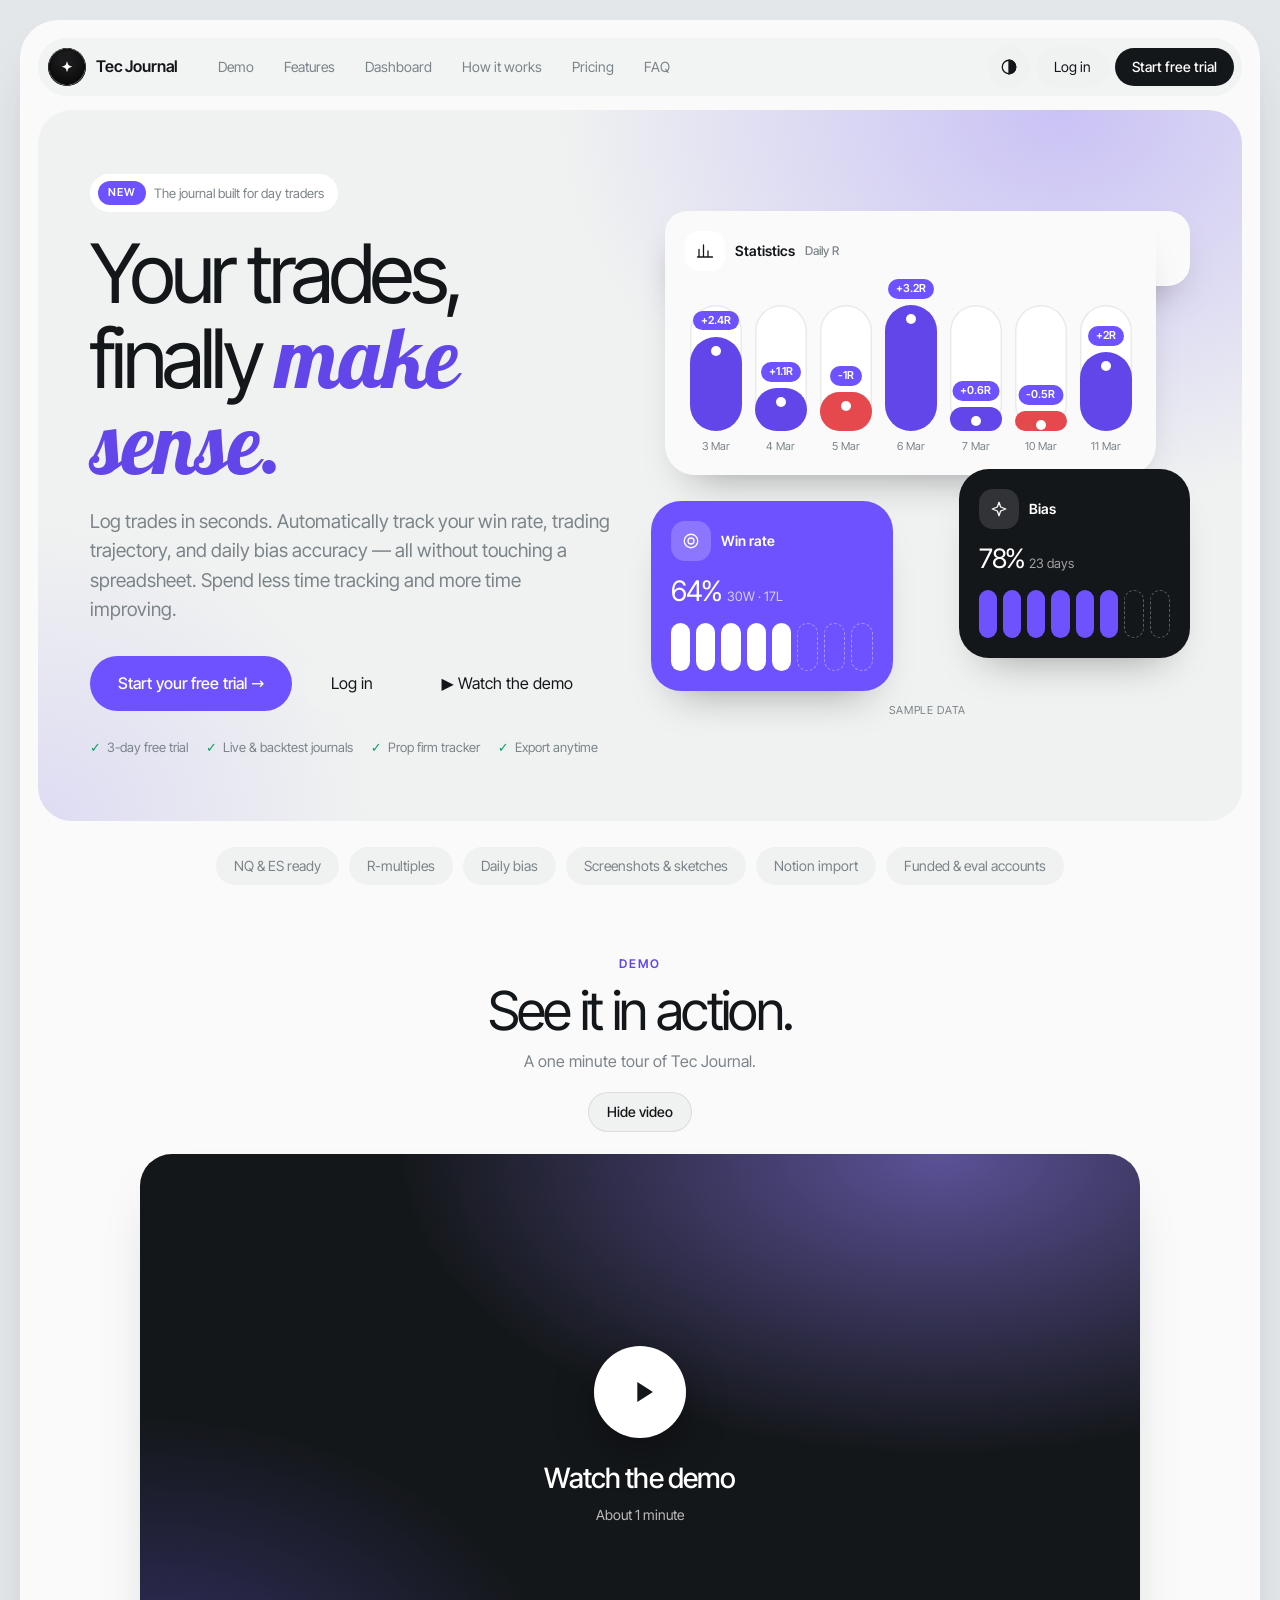
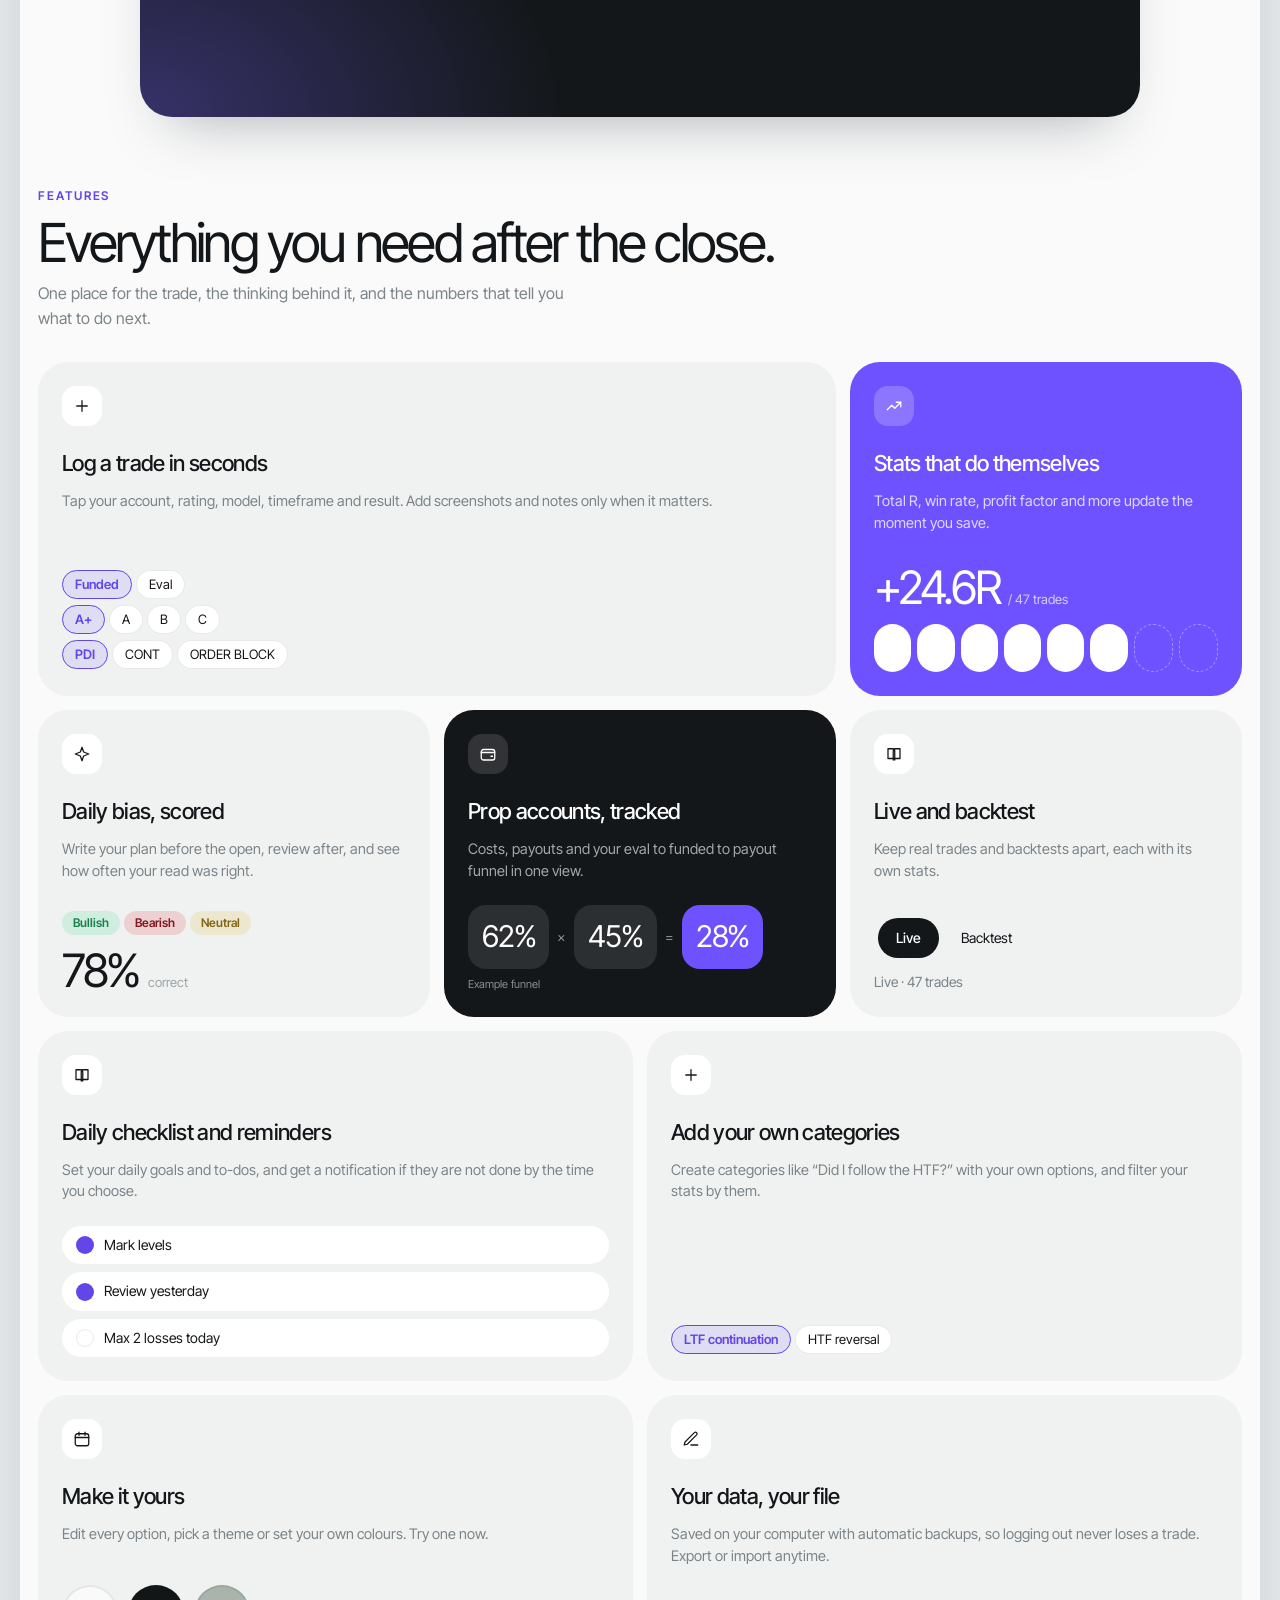
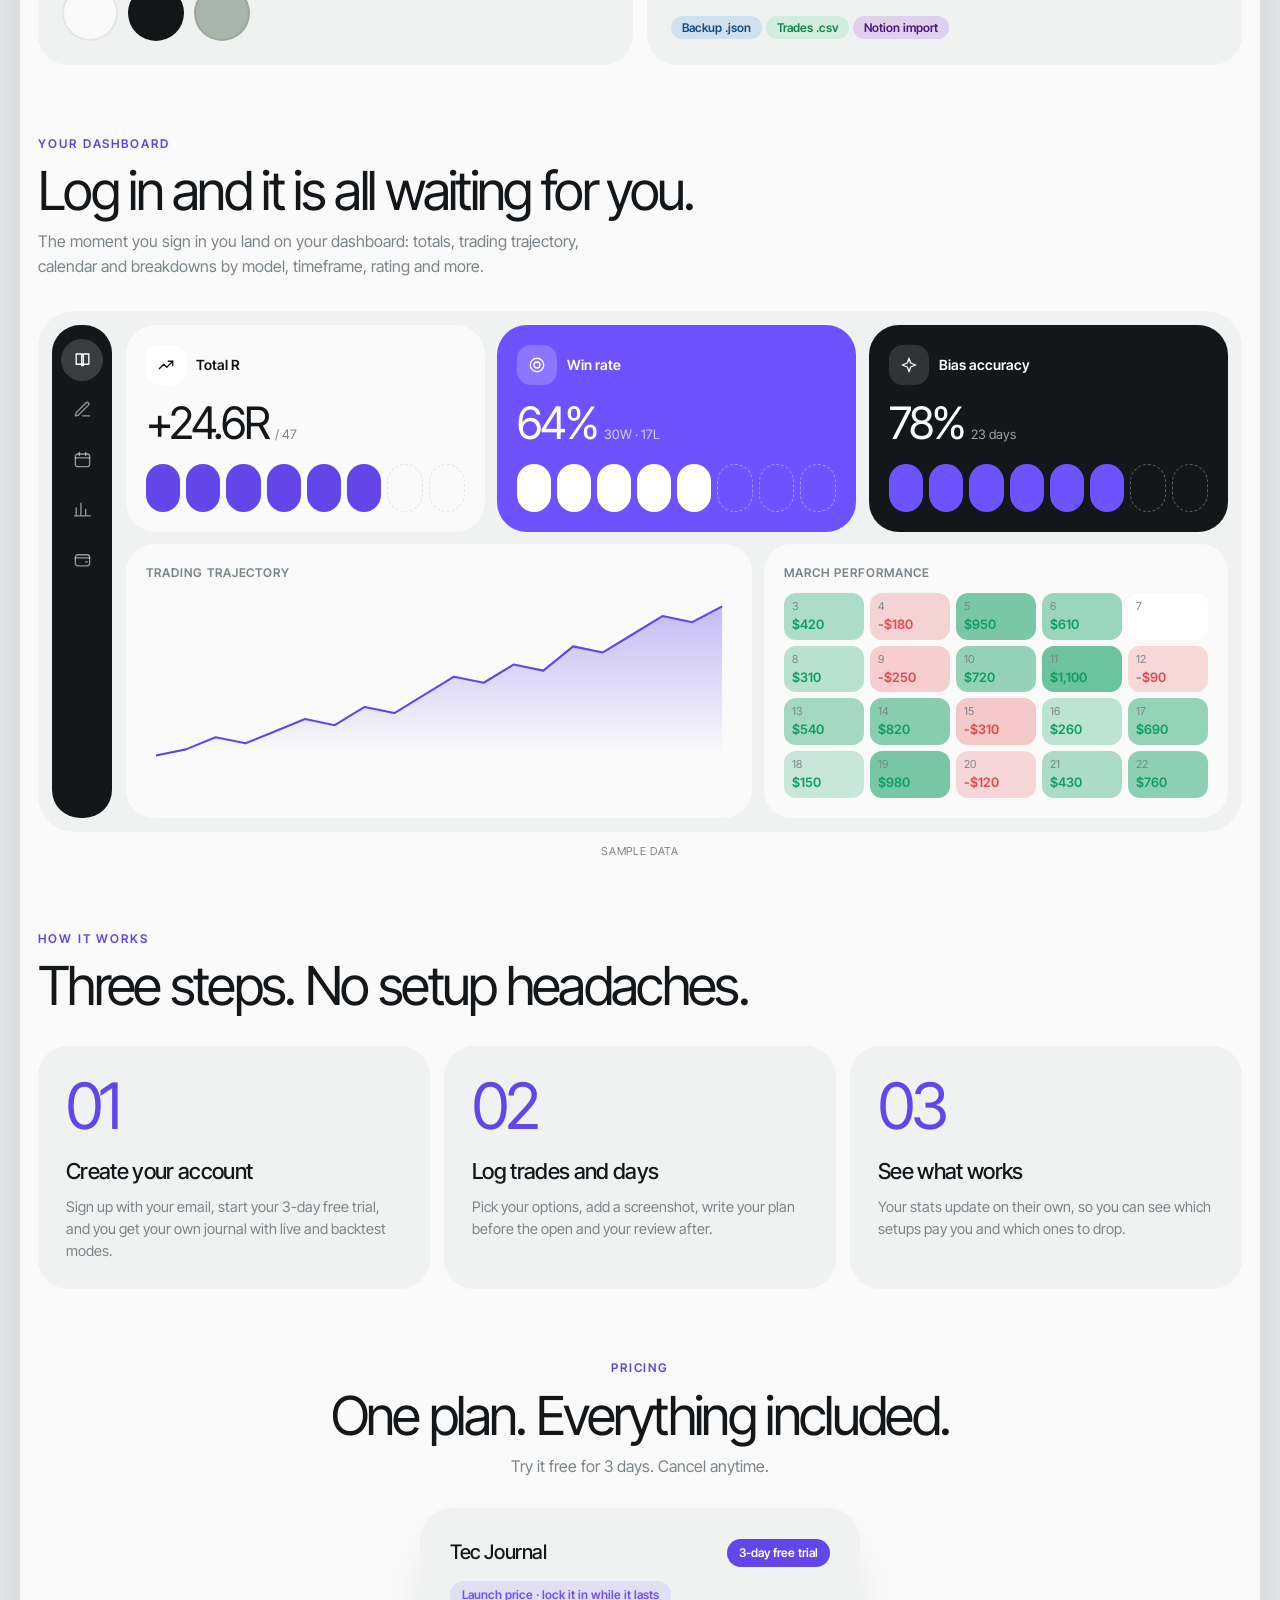
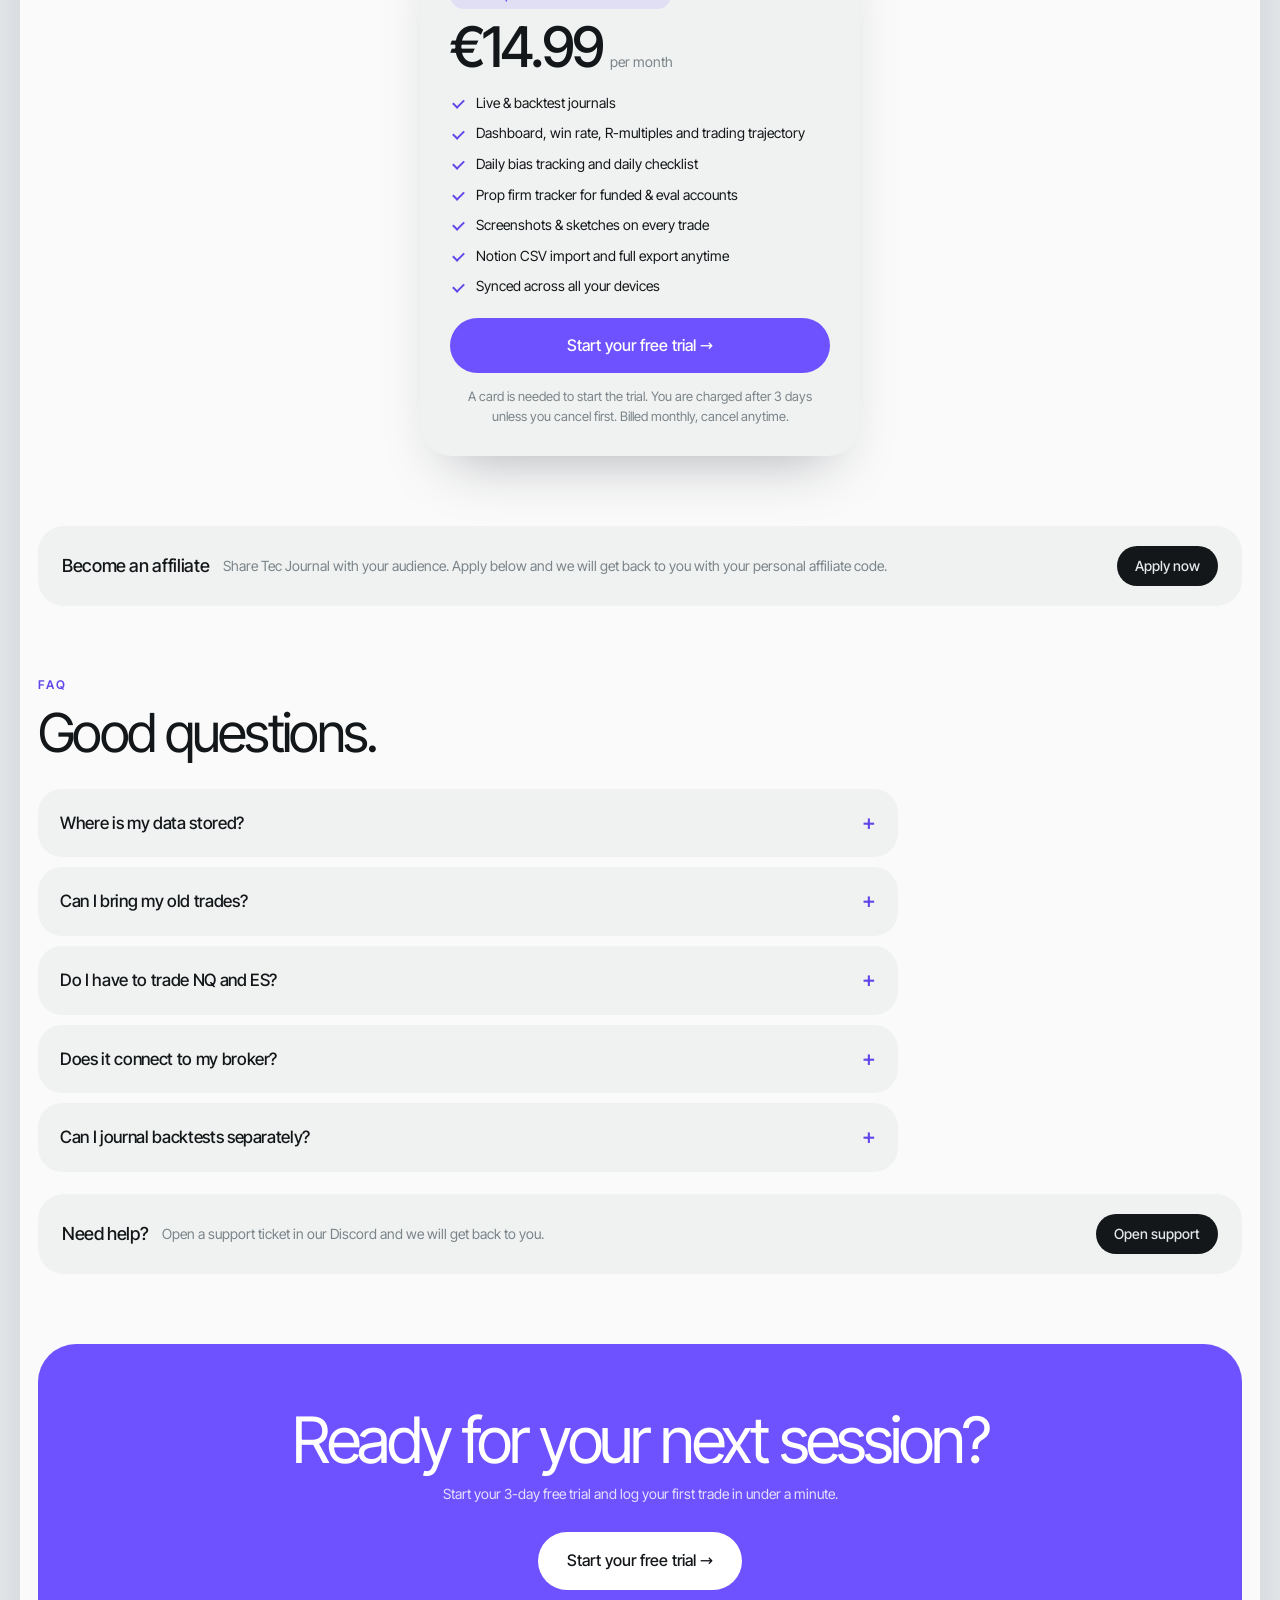
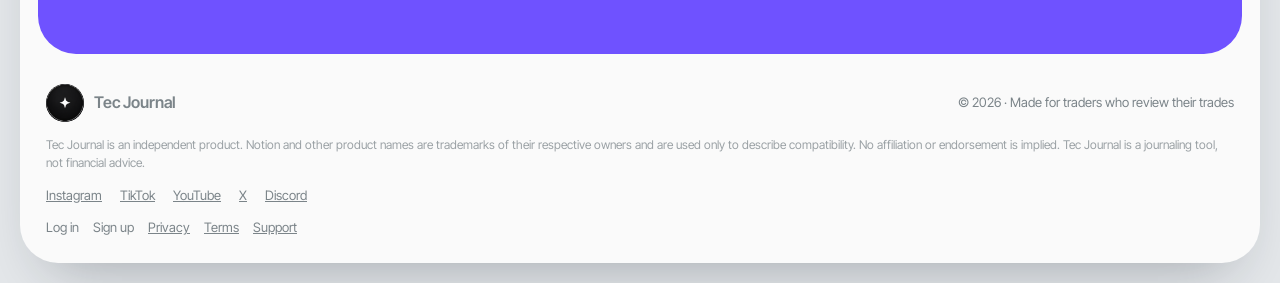
==== commit 62049a28: "Add files via upload" ====
--- a/index.html
+++ b/index.html
@@ -4,7 +4,9 @@
 <title>Tec Journal – Trading journal for NQ &amp; ES day traders</title>
 <meta name="description" content="Tec Journal is a trading journal for day traders. Log trades in seconds and see win rate, R-multiples, trading trajectory and daily bias accuracy. Includes a prop firm tracker and a daily checklist. Try it free for 3 days.">
 <link rel="canonical" href="https://tecjournal.app/">
-<link rel="icon" href="logo.png" type="image/png">
+<link rel="icon" href="/favicon.ico" sizes="48x48">
+<link rel="icon" href="/icon-192.png" type="image/png" sizes="192x192">
+<link rel="apple-touch-icon" href="/icon-192.png">
 <meta name="theme-color" content="#14171a">
 <meta property="og:type" content="website"><meta property="og:site_name" content="Tec Journal"><meta property="og:title" content="Tec Journal – Trading journal for NQ &amp; ES day traders"><meta property="og:description" content="Log trades in seconds. Stats, trading trajectory, daily bias, prop accounts and a daily checklist, on the web."><meta property="og:url" content="https://tecjournal.app/"><meta property="og:image" content="https://tecjournal.app/logo.png">
 <meta name="twitter:card" content="summary">
@@ -348,7 +350,7 @@
 .pr-card{margin:30px auto 0;max-width:440px;text-align:left;background:var(--card);border-radius:32px;padding:30px;box-shadow:var(--sh)}
 .pr-top{display:flex;align-items:center;justify-content:space-between;gap:10px;flex-wrap:wrap}.pr-n{font-size:20px;font-weight:500;letter-spacing:-.02em}
 .pr-tag{background:var(--ac);color:#fff;border-radius:99px;padding:5px 12px;font-size:12px;font-weight:600}
-.pr-amt{margin:18px 0 6px;display:flex;align-items:baseline;gap:8px}.pr-amt b{font-size:clamp(40px,6vw,56px);letter-spacing:-.05em;font-weight:500;line-height:1}.pr-amt span{color:var(--mut)}
+.pr-lau{display:inline-block;margin-top:14px;padding:5px 12px;border-radius:99px;background:rgba(112,82,255,.12);color:#7052ff;font-size:12px;font-weight:600}.pr-amt{margin:10px 0 6px;display:flex;align-items:baseline;gap:8px}.pr-amt b{font-size:clamp(40px,6vw,56px);letter-spacing:-.05em;font-weight:500;line-height:1}.pr-amt span{color:var(--mut)}
 .pr-l{list-style:none;margin:18px 0 22px;padding:0;display:grid;gap:11px}.pr-l li{position:relative;padding-left:26px;line-height:1.4}.pr-l li:before{content:"";position:absolute;left:3px;top:.45em;width:9px;height:5px;border-left:2px solid var(--ac);border-bottom:2px solid var(--ac);transform:rotate(-45deg)}
 .pr-b{width:100%}.pr-s{color:var(--mut);font-size:13px;line-height:1.5;margin:14px 0 0;text-align:center}
 /* affiliate modal */
@@ -391,6 +393,7 @@
 <p class="dl-n"><b>Mac:</b> unzip, drag Tec Journal to Applications, then right-click the app and choose Open the first time. Not sure which Mac? Apple menu, About This Mac: "Apple M" is Apple Silicon, "Intel" is Intel.<br><b>Windows:</b> if SmartScreen warns, click More info, then Run anyway. The app is not code-signed yet.</p></section>
 <section class="lp-sec lp-rv pr-sec" id="lp-pricing"><div class="lp-k">Pricing</div><h2 class="lp-h2">One plan. Everything included.</h2><p class="lp-p">Try it free for 3 days. Cancel anytime.</p>
 <div class="pr-card"><div class="pr-top"><span class="pr-n">Tec Journal</span><span class="pr-tag">3-day free trial</span></div>
+<div class="pr-lau">Launch price · lock it in while it lasts</div>
 <div class="pr-amt"><b id="pr-amt">€14.99</b><span>per month</span></div>
 <ul class="pr-l"><li>Live &amp; backtest journals</li><li>Dashboard, win rate, R-multiples and trading trajectory</li><li>Daily bias tracking and daily checklist</li><li>Prop firm tracker for funded &amp; eval accounts</li><li>Screenshots &amp; sketches on every trade</li><li>Notion CSV import and full export anytime</li><li>Synced across all your devices</li></ul>
 <button class="lp-cta lp-big pr-b" data-lp="signup">Start your free trial &rarr;</button>
@@ -407,6 +410,7 @@
 <form id="am-f" novalidate><div id="am-nw"><label for="am-n">Name</label><input id="am-n" autocomplete="name" placeholder="Your name"></div><label for="am-e">Email</label><input id="am-e" type="email" autocomplete="email" placeholder="you@email.com"><label for="am-p">Password</label><input id="am-p" type="password" autocomplete="current-password" placeholder="At least 8 characters"><button type="button" id="am-fp" hidden style="border:0;background:none;padding:2px 0;margin-top:6px;color:var(--ac);font-weight:600;font-size:13px;display:block">Forgot your password?</button>
 <div class="lp-err" id="am-er" role="alert"></div><button type="submit" class="lp-cta lp-big" id="am-go" style="width:100%;margin-top:6px">Create account</button></form>
 <div class="row" style="justify-content:center;margin-top:16px"><span class="mut" id="am-sw"></span><button data-lp="swap" id="am-sb" style="background:none;padding:6px 4px;color:var(--ac);font-weight:600"></button></div>
+<div class="row" style="justify-content:center;margin-top:4px"><button type="button" data-lp="close" id="am-back" style="background:none;padding:6px 4px;color:var(--mut);font-weight:500;font-size:13px">&larr; Back to homepage</button></div>
 <div class="lp-note">Your journal is saved on your device and synced to your account. Logging out never deletes it. By continuing you agree to our <a href="https://tecjournal.app/terms" target="_blank" rel="noopener" style="color:inherit;text-decoration:underline">Terms</a> and <a href="https://tecjournal.app/privacy" target="_blank" rel="noopener" style="color:inherit;text-decoration:underline">Privacy Policy</a>.</div></div></div>
 <div class="stage" id="stg" hidden><div class="shell"><aside class="rail"><button class="rb brand" data-a="nav" data-v="home" title="Home"><img src="logo.png" alt="Tec Journal"></button><button class="rb" data-a="nav" data-v="home" title="Home"><svg viewBox="0 0 24 24"><path d="M3 11l9-8 9 8"/><path d="M5 10v10h14V10"/></svg></button><button class="rb" data-a="nav" data-v="journal" title="Journal"><svg viewBox="0 0 24 24"><path d="M4 5h6a3 3 0 013 3v12a2 2 0 00-2-2H4z"/><path d="M20 5h-6a3 3 0 00-3 3v12a2 2 0 012-2h7z"/></svg></button><button class="rb" data-a="nav" data-v="daily" title="Daily bias"><svg viewBox="0 0 24 24"><path d="M12 20h9"/><path d="M16.5 3.5a2.1 2.1 0 013 3L7 19l-4 1 1-4z"/></svg></button><button class="rb" data-a="nav" data-v="checklist" title="Daily checklist"><svg viewBox="0 0 24 24"><path d="M9 6h11M9 12h11M9 18h11"/><path d="M3.5 6l1.5 1.5L7 5M3.5 12l1.5 1.5L7 11M3.5 18l1.5 1.5L7 17"/></svg></button><button class="rb" data-a="nav" data-v="weekly" title="Weekly review"><svg viewBox="0 0 24 24"><rect x="3" y="5" width="18" height="16" rx="3"/><path d="M3 10h18M8 3v4M16 3v4"/></svg></button><button class="rb" data-a="nav" data-v="analytics" title="Analytics"><svg viewBox="0 0 24 24"><path d="M4 20V10M10 20V4M16 20v-8M22 20H2"/></svg></button><button class="rb" data-a="nav" data-v="accounts" title="Prop accounts"><svg viewBox="0 0 24 24"><rect x="3" y="6" width="18" height="14" rx="3"/><path d="M3 10h18M16 15h2"/></svg></button><span class="sp"></span><button class="rb" data-a="logout" title="Log out"><svg viewBox="0 0 24 24"><path d="M9 4H5a2 2 0 00-2 2v12a2 2 0 002 2h4"/><path d="M16 8l4 4-4 4M20 12H9"/></svg></button><button class="rb" data-a="theme" title="Change theme"><svg viewBox="0 0 24 24"><circle cx="12" cy="12" r="9"/><path d="M12 3a9 9 0 010 18z" style="fill:currentColor"/></svg></button><button class="rb" data-a="opts" title="Customize"><svg viewBox="0 0 24 24"><circle cx="12" cy="12" r="3"/><path d="M12 2v3M12 19v3M2 12h3M19 12h3M4.9 4.9l2.1 2.1M17 17l2.1 2.1M4.9 19.1L7 17M17 7l2.1-2.1"/></svg></button></aside><main class="main"><div class="hbar"><div><div class="logo"></div><h1 id="pt"></h1></div><span class="sp" style="flex:1"></span><div class="seg"><button data-a="mode" data-v="live">Live</button><button data-a="mode" data-v="backtest">Backtest</button></div><button id="fb" data-a="fpanel">Filters</button><button class="pri" id="nb" data-a="newT">+ New trade</button><button id="sy" class="sy" data-a="syncnow" data-s="none" hidden aria-label="Cloud sync status"></button><button class="av" id="avb" data-a="pmenu" aria-label="Account menu" aria-haspopup="menu"></button></div><div id="app"></div></main></div></div>
 <div id="lb"><img alt=""></div><div id="toast"></div><input type="file" id="impf" accept=".json" hidden><input type="file" id="hf" accept="image/*" hidden><input type="file" id="avf" accept="image/*" hidden>
@@ -988,13 +992,15 @@
   await snapNow();try{idb&&idb.close()}catch(e){}idb=null;READY=false;try{await window.tac?.archiveBackup(u.db)}catch(e){}await new Promise(r=>{try{const q=indexedDB.deleteDatabase(u.db);q.onsuccess=q.onerror=q.onblocked=()=>r()}catch(e){r()}});
   const U=USERS();delete U[u.email];LS.s("tj-users",JSON.stringify(U));LS.d("tj-session");CU=null;T=[];DY=[];AC=[];closeM();closePM();$("#stg").hidden=true;$("#lp").hidden=false;scrollTo(0,0);toast("Your account was deleted")}}
 
+/* page addresses (website only): /homepage = landing, /login and /signup open the sign-in window */
+function _autoAuth(){if(window.tac||!/^https?:/.test(location.protocol))return Object.keys(USERS()).length?"login":null;const p=location.pathname.replace(/\/+$/,"").toLowerCase();return p==="/login"?"login":p==="/signup"?"signup":null}
 async function boot(){lpBuild();try{navigator.storage&&navigator.storage.persist&&navigator.storage.persist()}catch(e){}
  if(window.tac){try{if(!Object.keys(USERS()).length){const sv=await window.tac.readUsers();if(sv&&Object.keys(JSON.parse(sv)).length)LS.s("tj-users",sv)}else window.tac.saveUsers(LS.g("tj-users"))}catch(e){}}
  const io="IntersectionObserver"in window?new IntersectionObserver(es=>es.forEach(x=>{if(x.isIntersecting){x.target.classList.add("lp-on");io.unobserve(x.target)}}),{threshold:.08}):null;document.querySelectorAll(".lp-rv").forEach(n=>io?io.observe(n):n.classList.add("lp-on"));
  const em=LS.g("tj-session"),u=em&&USERS()[em];if(CLOUD){let ss=null;try{ss=(await sb.auth.getSession()).data.session}catch(e){}
-  if(ss&&ss.user)await enterCloud(ss.user);else if(u&&u.cloud){await enterApp(u);setSt("off")}else{$("#lp").hidden=false;if(Object.keys(USERS()).length)openAuth("login")}}
+  if(ss&&ss.user)await enterCloud(ss.user);else if(u&&u.cloud){await enterApp(u);setSt("off")}else{$("#lp").hidden=false;{const _m=_autoAuth();if(_m)openAuth(_m)}}}
  else if(u)enterApp(u);
- else{$("#lp").hidden=false;if(Object.keys(USERS()).length)openAuth("login")}}
+ else{$("#lp").hidden=false;{const _m=_autoAuth();if(_m)openAuth(_m)}}}
 
 /* ===== never lose data: automatic backup to disk ===== */
 let VIRGIN=false,READY=false,snapT=null;
@@ -1262,4 +1268,20 @@
 document.getElementById("af-n").textContent="Your email app should open with the message ready to send. If nothing opened, email us at "+SUP+" with your name, email and link."});
 })();
 </script>
+<script>
+(function(){
+if(window.tac||!/^https?:/.test(location.protocol)||!window.history||!history.replaceState)return;
+var lp=document.getElementById("lp"),am=document.getElementById("am"),tt=document.getElementById("am-t");if(!lp||!am)return;
+function want(){if(lp.hidden)return "/";if(!am.hidden){var t=(tt&&tt.textContent||"").toLowerCase();if(t.indexOf("create")>-1)return "/signup";if(t.indexOf("welcome")>-1)return "/login";return null}return "/homepage"}
+var last="";function sync(){var w=want();if(!w)return;var cur=location.pathname.replace(/\/+$/,"")||"/";if(cur===w||w===last&&cur===w)return;try{history.replaceState(null,"",w+location.search+location.hash)}catch(e){}last=w}
+var mo=new MutationObserver(function(){sync()});mo.observe(lp,{attributes:true,attributeFilter:["hidden"]});mo.observe(am,{attributes:true,attributeFilter:["hidden"]});if(tt)mo.observe(tt,{childList:true,characterData:true,subtree:true});
+setTimeout(sync,400);setTimeout(sync,1500);
+})();
+</script>
+<script>
+(function(){var am=document.getElementById("am"),lp=document.getElementById("lp");if(!am)return;
+am.addEventListener("click",function(e){if(e.target===am&&lp&&!lp.hidden)am.hidden=true});
+document.addEventListener("keydown",function(e){if(e.key==="Escape"&&!am.hidden&&lp&&!lp.hidden)am.hidden=true});
+})();
+</script>
 </body></html>
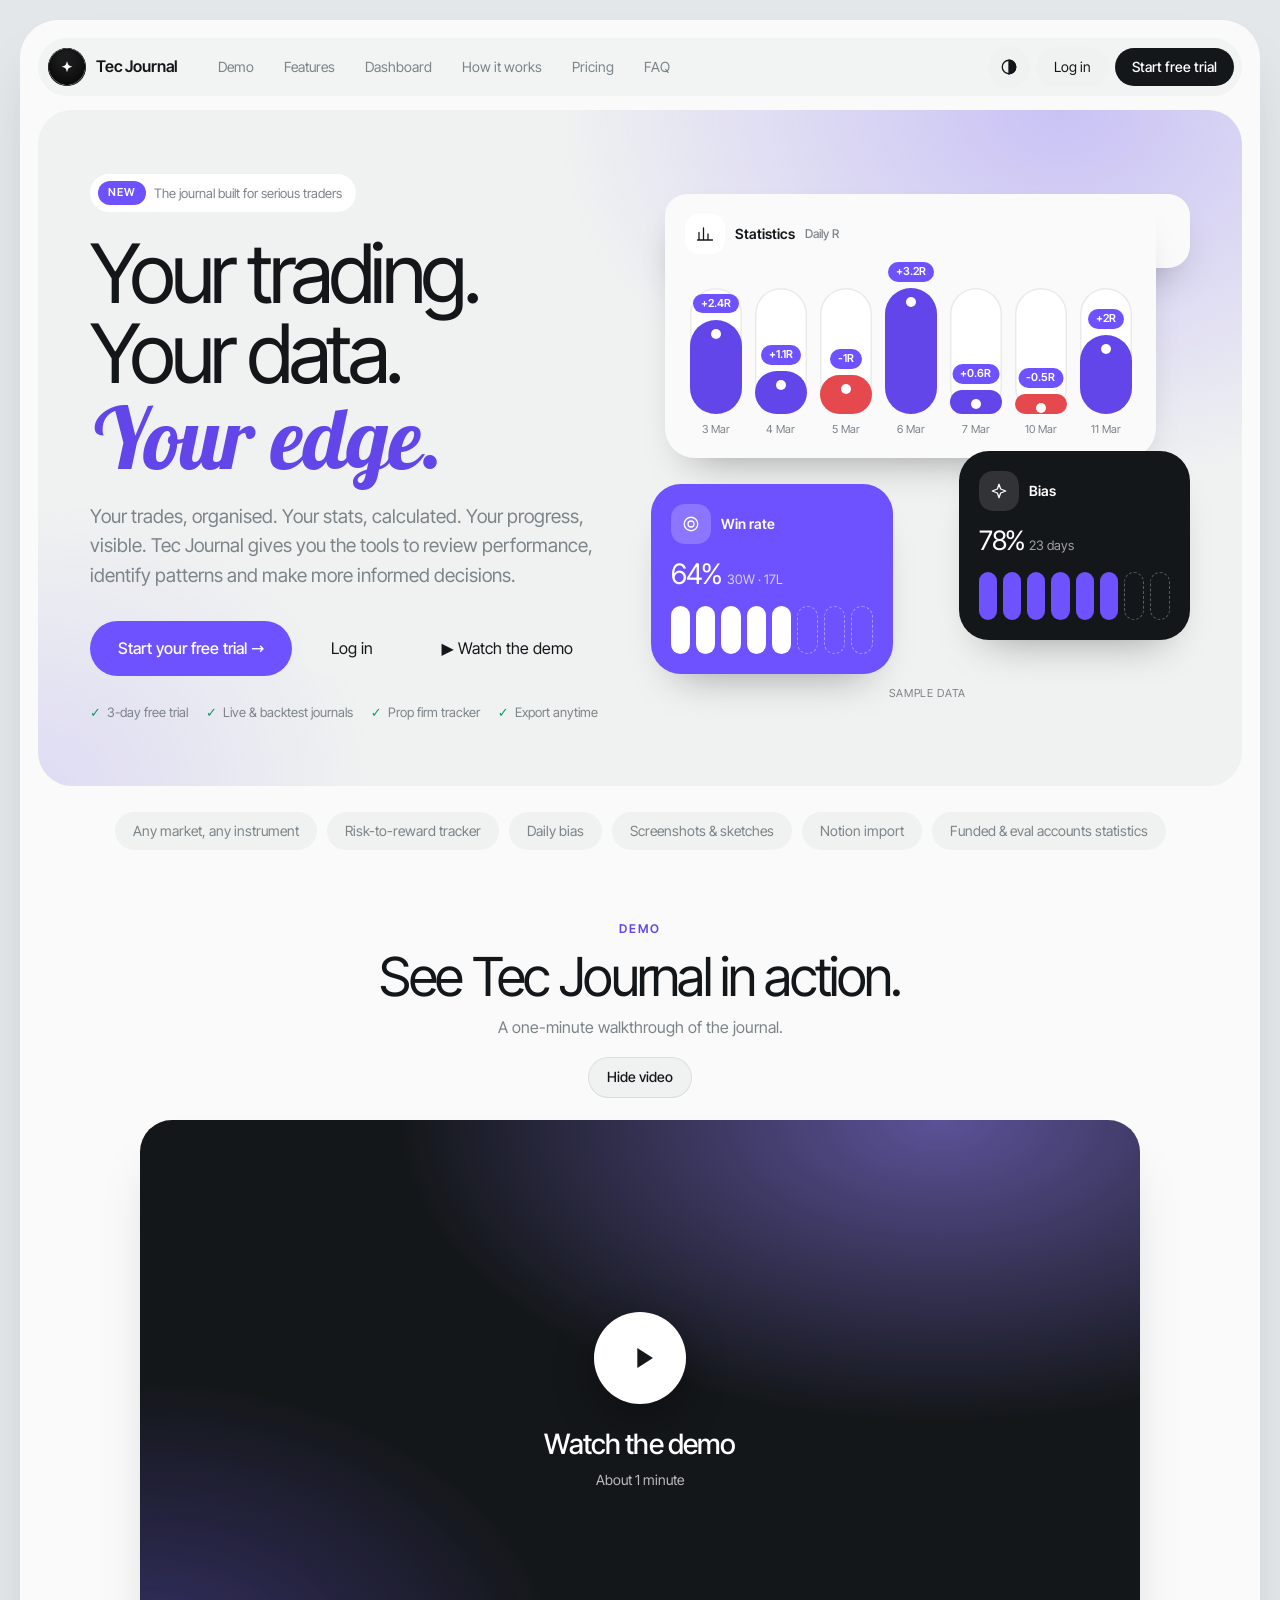
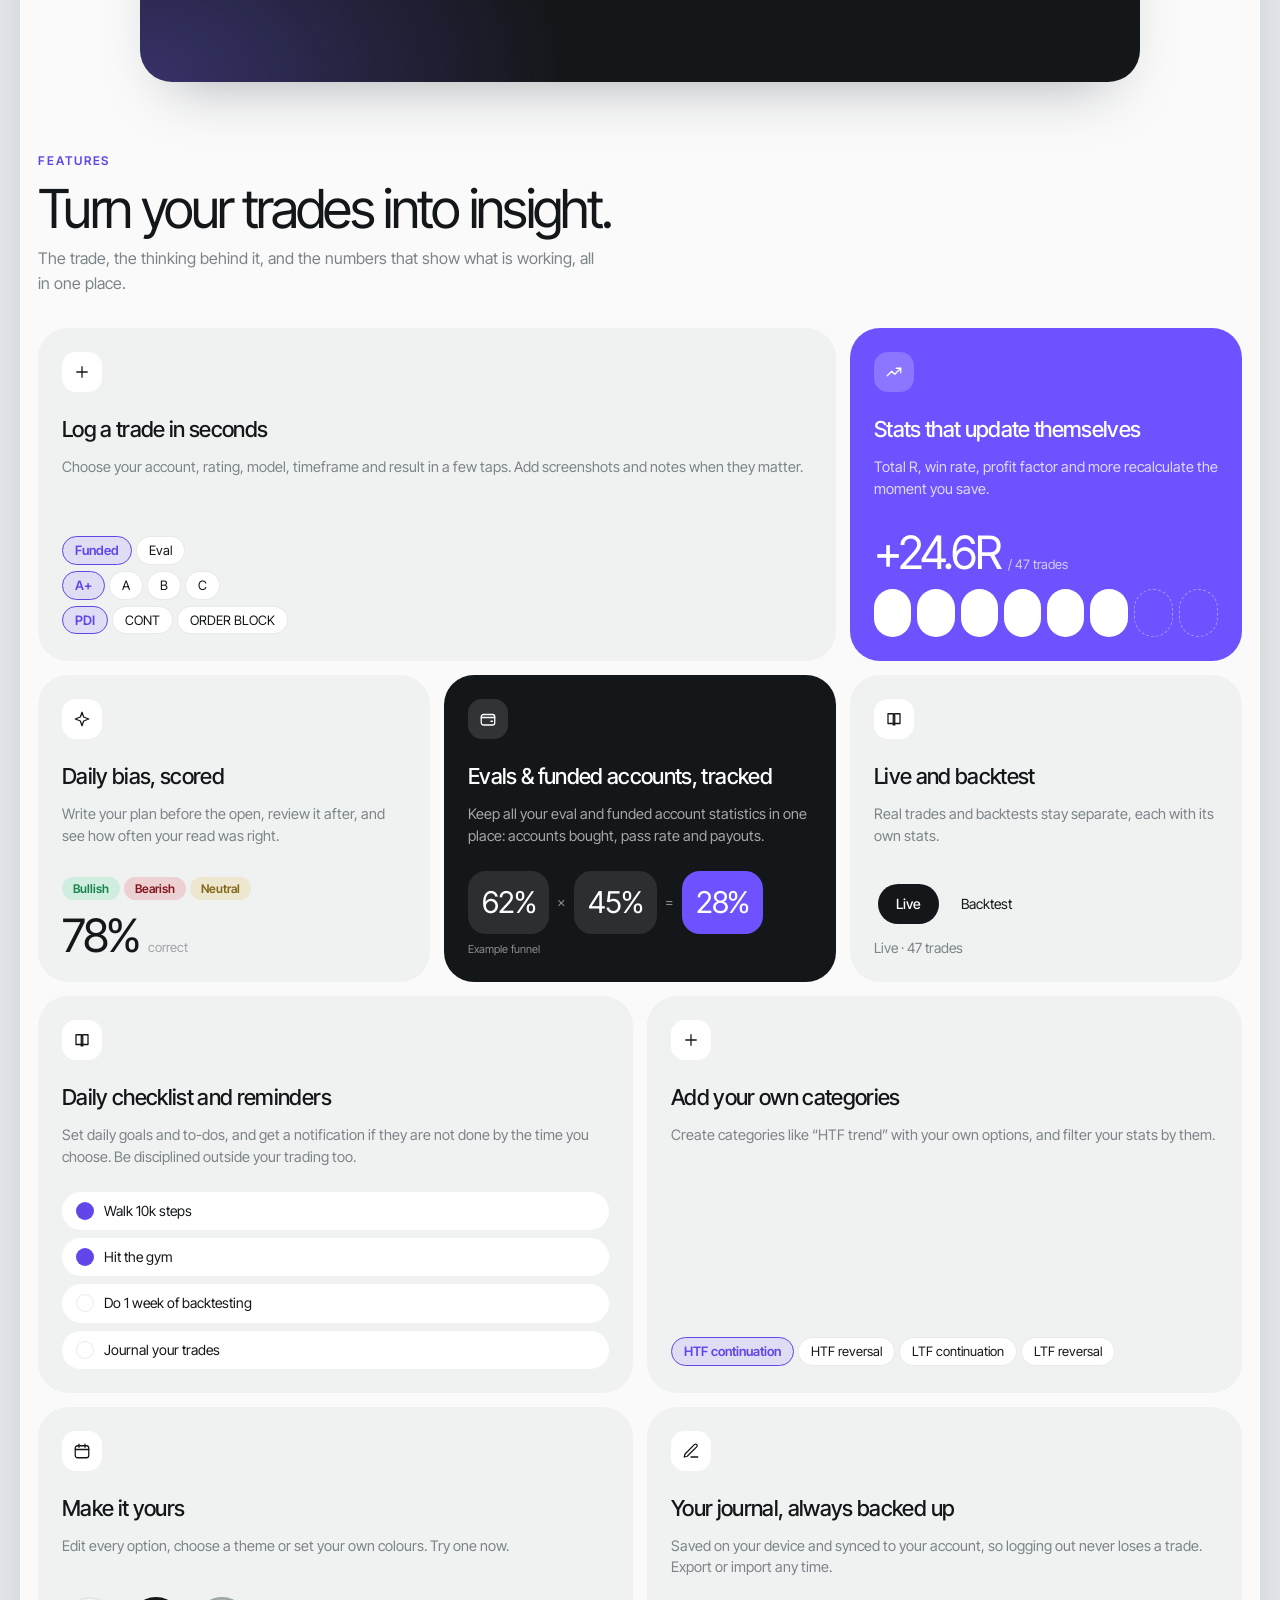
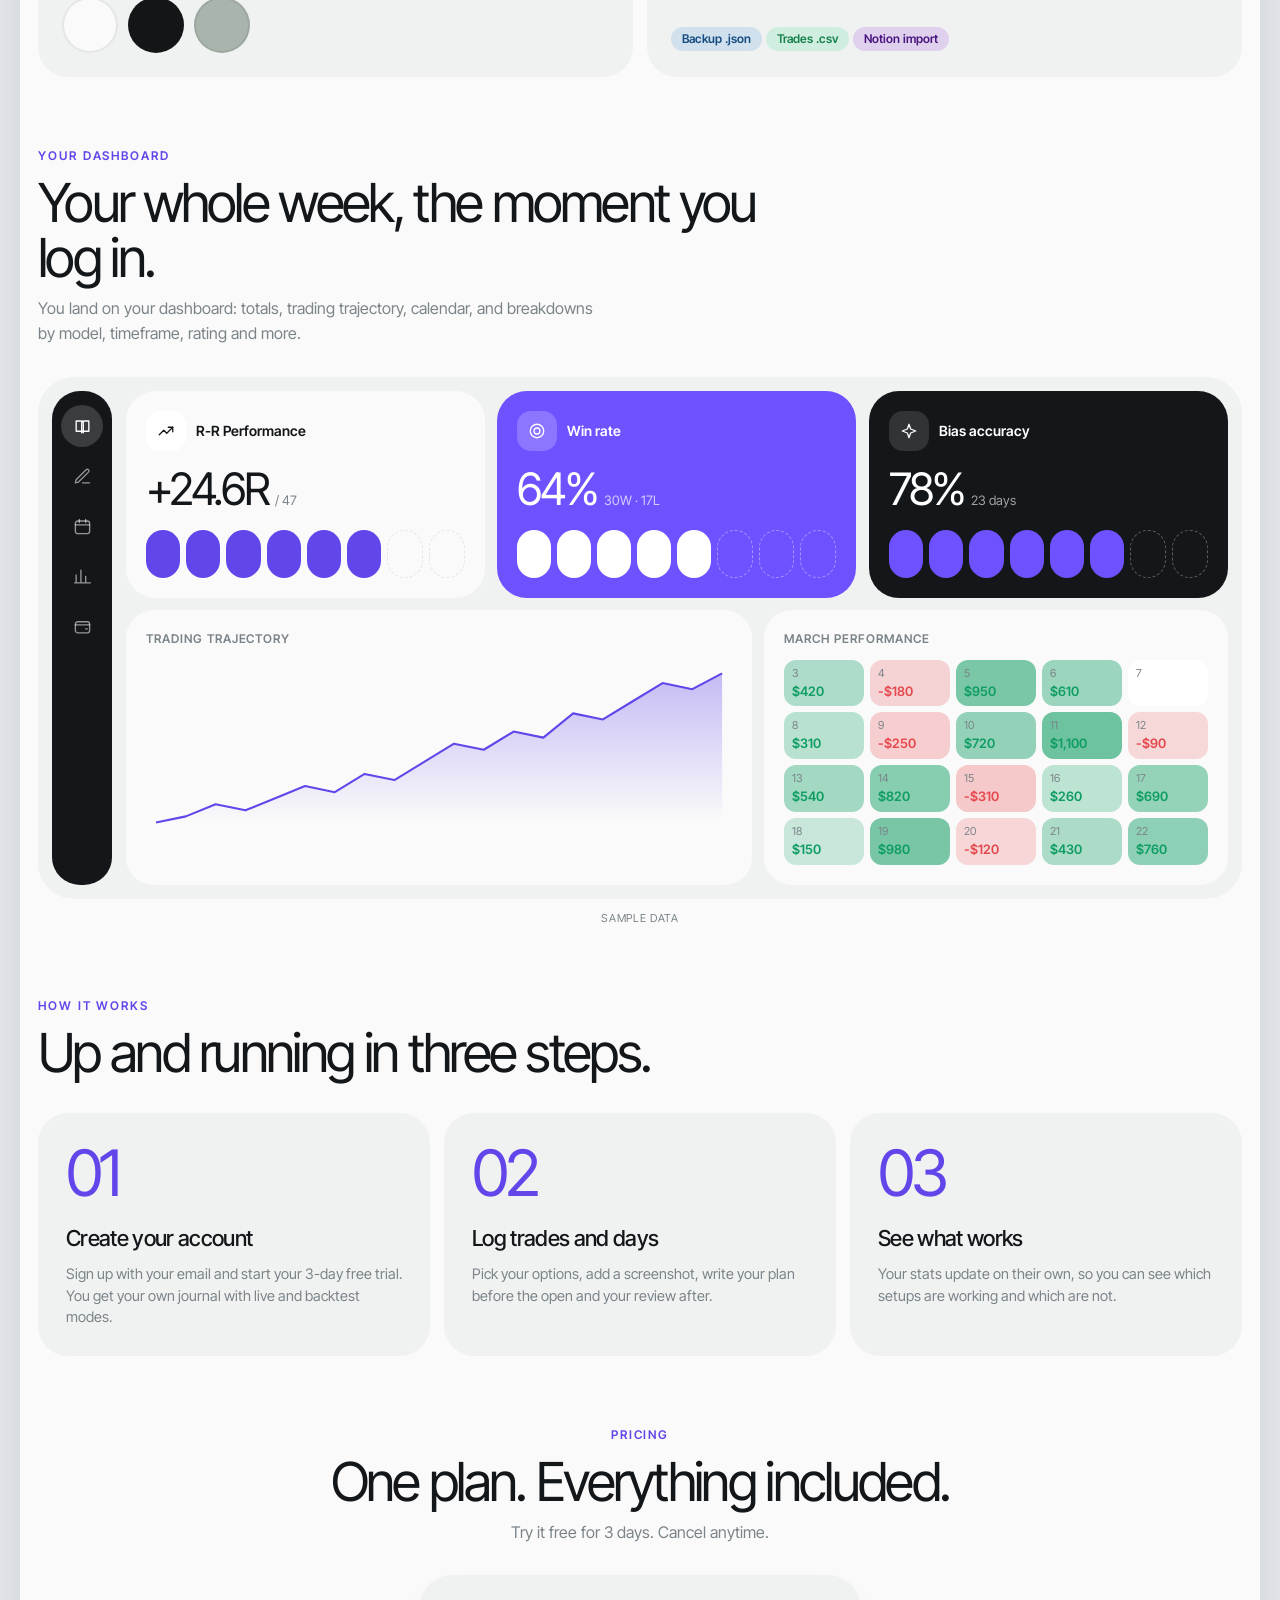
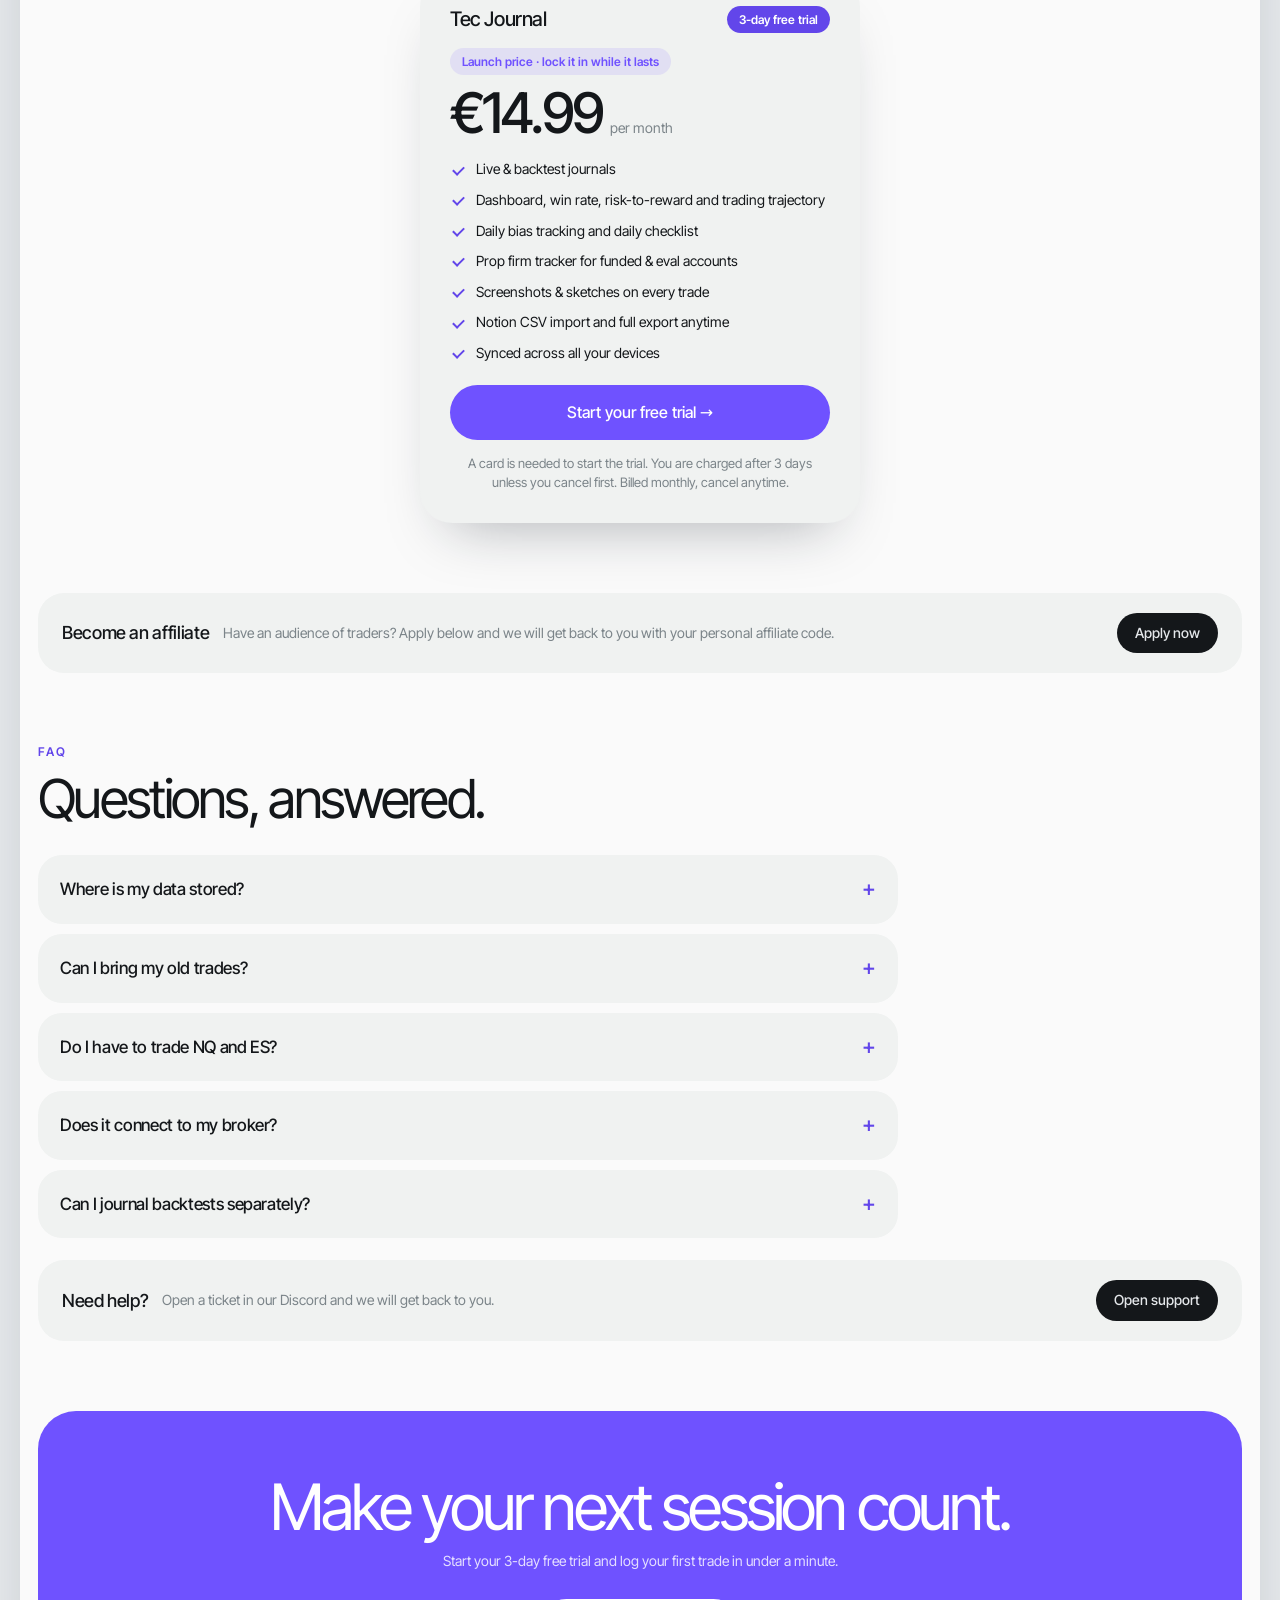
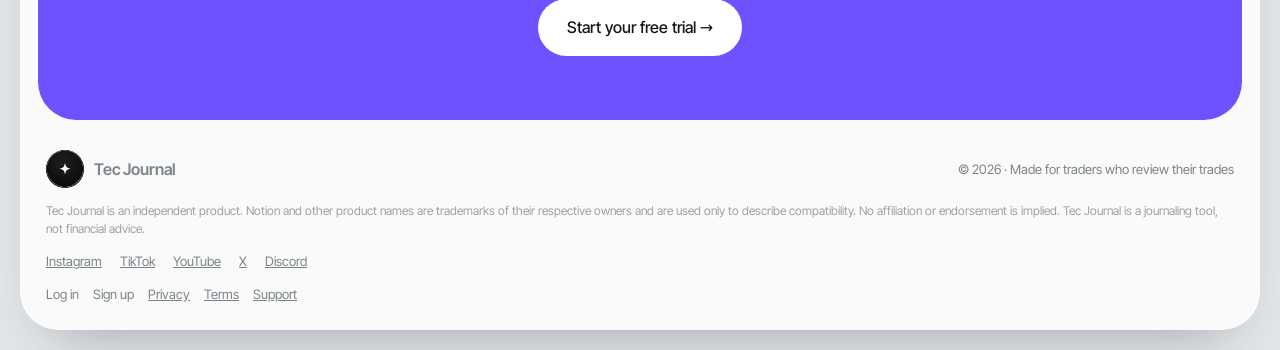
==== commit 75de4827: "Add files via upload" ====
--- a/index.html
+++ b/index.html
@@ -2,13 +2,13 @@
 <html lang="en"><head><meta charset="utf-8">
 <meta name="viewport" content="width=device-width, initial-scale=1, viewport-fit=cover">
 <title>Tec Journal – Trading journal for NQ &amp; ES day traders</title>
-<meta name="description" content="Tec Journal is a trading journal for day traders. Log trades in seconds and see win rate, R-multiples, trading trajectory and daily bias accuracy. Includes a prop firm tracker and a daily checklist. Try it free for 3 days.">
+<meta name="description" content="Trading journal for NQ &amp; ES day traders. Log trades in seconds and review win rate, risk-to-reward, trajectory and daily bias. Prop firm tracker included. Free for 3 days.">
 <link rel="canonical" href="https://tecjournal.app/">
 <link rel="icon" href="/favicon.ico" sizes="48x48">
 <link rel="icon" href="/icon-192.png" type="image/png" sizes="192x192">
 <link rel="apple-touch-icon" href="/icon-192.png">
 <meta name="theme-color" content="#14171a">
-<meta property="og:type" content="website"><meta property="og:site_name" content="Tec Journal"><meta property="og:title" content="Tec Journal – Trading journal for NQ &amp; ES day traders"><meta property="og:description" content="Log trades in seconds. Stats, trading trajectory, daily bias, prop accounts and a daily checklist, on the web."><meta property="og:url" content="https://tecjournal.app/"><meta property="og:image" content="https://tecjournal.app/logo.png">
+<meta property="og:type" content="website"><meta property="og:site_name" content="Tec Journal"><meta property="og:title" content="Tec Journal – Trading journal for NQ &amp; ES day traders"><meta property="og:description" content="Your trading. Your data. Your edge. Stats, trading trajectory, daily bias, prop accounts and a daily checklist in one journal."><meta property="og:url" content="https://tecjournal.app/"><meta property="og:image" content="https://tecjournal.app/logo.png">
 <meta name="twitter:card" content="summary">
 <link href="fonts.css" rel="stylesheet">
 <style>
@@ -369,20 +369,20 @@
 <nav class="lp-links"><a data-lp="go" data-t="lp-video" id="lp-nav-demo" hidden>Demo</a><a data-lp="go" data-t="lp-features">Features</a><a data-lp="go" data-t="lp-preview">Dashboard</a><a data-lp="go" data-t="lp-how">How it works</a><a data-lp="go" data-t="lp-pricing">Pricing</a><a data-lp="go" data-t="lp-dl">Download</a><a data-lp="go" data-t="lp-faq">FAQ</a></nav><span class="sp"></span>
 <button class="lp-ib" data-lp="theme" title="Change theme" aria-label="Change theme"><svg viewBox="0 0 24 24"><circle cx="12" cy="12" r="9"/><path d="M12 3a9 9 0 010 18z" style="fill:currentColor"/></svg></button>
 <button data-lp="login" class="lp-hide">Log in</button><button class="pri" data-lp="signup">Start free trial</button></header>
-<section class="lp-hero"><div><span class="lp-eb"><i>New</i>The journal built for day traders</span>
-<h1 class="lp-h1">Your trades, finally <em>make sense.</em></h1>
-<p class="lp-sub">Log trades in seconds. Automatically track your win rate, trading trajectory, and daily bias accuracy — all without touching a spreadsheet. Spend less time tracking and more time improving.</p>
+<section class="lp-hero"><div><span class="lp-eb"><i>New</i>The journal built for serious traders</span>
+<h1 class="lp-h1">Your trading.<br>Your data.<br><em>Your edge.</em></h1>
+<p class="lp-sub">Your trades, organised. Your stats, calculated. Your progress, visible. Tec Journal gives you the tools to review performance, identify patterns and make more informed decisions.</p>
 <div class="lp-acts"><button class="lp-cta lp-big" data-lp="signup">Start your free trial &rarr;</button><button class="lp-big" data-lp="login">Log in</button><button class="lp-big" id="lp-demo" data-lp="demo" hidden>&#9654; Watch the demo</button></div>
 <div class="lp-chk"><span>3-day free trial</span><span>Live &amp; backtest journals</span><span>Prop firm tracker</span><span>Export anytime</span></div></div>
 <div><div class="lp-cl" id="lp-cl"></div><div class="lp-cap">Sample data</div></div></section>
-<div class="lp-strip"><span>NQ &amp; ES ready</span><span>R-multiples</span><span>Daily bias</span><span>Screenshots &amp; sketches</span><span>Notion import</span><span>Funded &amp; eval accounts</span></div>
-<section class="lp-sec lp-rv vd-sec" id="lp-video" hidden><div class="lp-k">Demo</div><h2 class="lp-h2">See it in action.</h2><p class="lp-p">A one minute tour of Tec Journal.</p><button type="button" class="vd-tg" id="vd-tg" aria-expanded="true" aria-controls="vd-body">Hide video</button><div class="vd-body" id="vd-body"><button type="button" class="vd-card" id="vd-card" aria-label="Play the Tec Journal demo video"><span class="vd-play"><svg viewBox="0 0 24 24" width="34" height="34"><path d="M8 5v14l11-7z" fill="currentColor"/></svg></span><span class="vd-t">Watch the demo</span><span class="vd-s">About 1 minute</span></button></div></section>
-<section class="lp-sec lp-rv" id="lp-features"><div class="lp-k">Features</div><h2 class="lp-h2">Everything you need after the close.</h2><p class="lp-p">One place for the trade, the thinking behind it, and the numbers that tell you what to do next.</p>
+<div class="lp-strip"><span>Any market, any instrument</span><span>Risk-to-reward tracker</span><span>Daily bias</span><span>Screenshots &amp; sketches</span><span>Notion import</span><span>Funded &amp; eval accounts statistics</span></div>
+<section class="lp-sec lp-rv vd-sec" id="lp-video" hidden><div class="lp-k">Demo</div><h2 class="lp-h2">See Tec Journal in action.</h2><p class="lp-p">A one-minute walkthrough of the journal.</p><button type="button" class="vd-tg" id="vd-tg" aria-expanded="true" aria-controls="vd-body">Hide video</button><div class="vd-body" id="vd-body"><button type="button" class="vd-card" id="vd-card" aria-label="Play the Tec Journal demo video"><span class="vd-play"><svg viewBox="0 0 24 24" width="34" height="34"><path d="M8 5v14l11-7z" fill="currentColor"/></svg></span><span class="vd-t">Watch the demo</span><span class="vd-s">About 1 minute</span></button></div></section>
+<section class="lp-sec lp-rv" id="lp-features"><div class="lp-k">Features</div><h2 class="lp-h2">Turn your trades into insight.</h2><p class="lp-p">The trade, the thinking behind it, and the numbers that show what is working, all in one place.</p>
 <div class="lp-grid" id="lp-grid"></div></section>
-<section class="lp-sec lp-rv" id="lp-preview"><div class="lp-k">Your dashboard</div><h2 class="lp-h2">Log in and it is all waiting for you.</h2><p class="lp-p">The moment you sign in you land on your dashboard: totals, trading trajectory, calendar and breakdowns by model, timeframe, rating and more.</p>
+<section class="lp-sec lp-rv" id="lp-preview"><div class="lp-k">Your dashboard</div><h2 class="lp-h2">Your whole week, the moment you log in.</h2><p class="lp-p">You land on your dashboard: totals, trading trajectory, calendar, and breakdowns by model, timeframe, rating and more.</p>
 <div class="lp-pv" id="lp-pv"></div><div class="lp-cap">Sample data</div></section>
-<section class="lp-sec lp-rv" id="lp-how"><div class="lp-k">How it works</div><h2 class="lp-h2">Three steps. No setup headaches.</h2>
-<div class="lp-steps"><div class="lp-st"><div class="n">01</div><h3>Create your account</h3><p>Sign up with your email, start your 3-day free trial, and you get your own journal with live and backtest modes.</p></div><div class="lp-st"><div class="n">02</div><h3>Log trades and days</h3><p>Pick your options, add a screenshot, write your plan before the open and your review after.</p></div><div class="lp-st"><div class="n">03</div><h3>See what works</h3><p>Your stats update on their own, so you can see which setups pay you and which ones to drop.</p></div></div></section>
+<section class="lp-sec lp-rv" id="lp-how"><div class="lp-k">How it works</div><h2 class="lp-h2">Up and running in three steps.</h2>
+<div class="lp-steps"><div class="lp-st"><div class="n">01</div><h3>Create your account</h3><p>Sign up with your email and start your 3-day free trial. You get your own journal with live and backtest modes.</p></div><div class="lp-st"><div class="n">02</div><h3>Log trades and days</h3><p>Pick your options, add a screenshot, write your plan before the open and your review after.</p></div><div class="lp-st"><div class="n">03</div><h3>See what works</h3><p>Your stats update on their own, so you can see which setups are working and which are not.</p></div></div></section>
 <section class="lp-sec lp-rv" id="lp-dl"><div class="lp-k">Download</div><h2 class="lp-h2">Get the desktop app.</h2>
 <p class="lp-dsub">Same account as the website. Works offline and syncs when you are back online.</p>
 <div class="dl-g">
@@ -395,14 +395,14 @@
 <div class="pr-card"><div class="pr-top"><span class="pr-n">Tec Journal</span><span class="pr-tag">3-day free trial</span></div>
 <div class="pr-lau">Launch price · lock it in while it lasts</div>
 <div class="pr-amt"><b id="pr-amt">€14.99</b><span>per month</span></div>
-<ul class="pr-l"><li>Live &amp; backtest journals</li><li>Dashboard, win rate, R-multiples and trading trajectory</li><li>Daily bias tracking and daily checklist</li><li>Prop firm tracker for funded &amp; eval accounts</li><li>Screenshots &amp; sketches on every trade</li><li>Notion CSV import and full export anytime</li><li>Synced across all your devices</li></ul>
+<ul class="pr-l"><li>Live &amp; backtest journals</li><li>Dashboard, win rate, risk-to-reward and trading trajectory</li><li>Daily bias tracking and daily checklist</li><li>Prop firm tracker for funded &amp; eval accounts</li><li>Screenshots &amp; sketches on every trade</li><li>Notion CSV import and full export anytime</li><li>Synced across all your devices</li></ul>
 <button class="lp-cta lp-big pr-b" data-lp="signup">Start your free trial &rarr;</button>
 <p class="pr-s">A card is needed to start the trial. You are charged after 3 days unless you cancel first. Billed monthly, cancel anytime.</p></div></section>
-<section class="lp-sec lp-rv" id="lp-aff"><div class="lp-help"><b>Become an affiliate</b><span>Share Tec Journal with your audience. Apply below and we will get back to you with your personal affiliate code.</span><button type="button" class="sup-a" id="af-open" style="background:var(--tx);color:var(--bg,#fff)">Apply now</button></div></section>
-<section class="lp-sec lp-rv" id="lp-faq"><div class="lp-k">FAQ</div><h2 class="lp-h2">Good questions.</h2>
+<section class="lp-sec lp-rv" id="lp-aff"><div class="lp-help"><b>Become an affiliate</b><span>Have an audience of traders? Apply below and we will get back to you with your personal affiliate code.</span><button type="button" class="sup-a" id="af-open" style="background:var(--tx);color:var(--bg,#fff)">Apply now</button></div></section>
+<section class="lp-sec lp-rv" id="lp-faq"><div class="lp-k">FAQ</div><h2 class="lp-h2">Questions, answered.</h2>
 <div class="lp-faq"><details><summary>Where is my data stored?</summary><p>Your journal is saved on your device and synced to your private cloud account, so it is the same on every device. Only you can see it. Export a full backup from Customize at any time.</p></details><details><summary>Can I bring my old trades?</summary><p>Yes. Export your Notion journal as CSV and import it. You match the columns once and the trades come across. Tec Journal is not affiliated with Notion.</p></details><details><summary>Do I have to trade NQ and ES?</summary><p>No. Instruments, models, timeframes, confluences and mistakes are all editable, so the journal fits how you trade.</p></details><details><summary>Does it connect to my broker?</summary><p>Not yet. You log trades yourself or import a CSV, which keeps you looking at every trade you take.</p></details><details><summary>Can I journal backtests separately?</summary><p>Yes. Switch between Live and Backtest and each keeps its own trades, days and stats.</p></details></div></section>
-<div class="lp-help lp-rv"><b>Need help?</b><span>Open a support ticket in our Discord and we will get back to you.</span><a class="sup-a" href="https://discord.gg/kJBFE6CkG4" target="_blank" rel="noopener" style="background:var(--tx);color:var(--bg,#fff)">Open support</a></div>
-<section class="lp-end lp-rv"><h2>Ready for your next session?</h2><p>Start your 3-day free trial and log your first trade in under a minute.</p><button class="lp-wh lp-big" data-lp="signup">Start your free trial &rarr;</button></section>
+<div class="lp-help lp-rv"><b>Need help?</b><span>Open a ticket in our Discord and we will get back to you.</span><a class="sup-a" href="https://discord.gg/kJBFE6CkG4" target="_blank" rel="noopener" style="background:var(--tx);color:var(--bg,#fff)">Open support</a></div>
+<section class="lp-end lp-rv"><h2>Make your next session count.</h2><p>Start your 3-day free trial and log your first trade in under a minute.</p><button class="lp-wh lp-big" data-lp="signup">Start your free trial &rarr;</button></section>
 <footer class="lp-ft"><div class="lp-brand" style="cursor:default"><span class="lp-mark"><img src="logo.png" alt=""></span><span class="lp-bn">Tec Journal</span></div><span>&copy; 2026 &middot; Made for traders who review their trades</span><span style="flex-basis:100%;font-size:12px;opacity:.75;line-height:1.5">Tec Journal is an independent product. Notion and other product names are trademarks of their respective owners and are used only to describe compatibility. No affiliation or endorsement is implied. Tec Journal is a journaling tool, not financial advice.</span><span style="flex-basis:100%;font-size:13px;display:flex;gap:18px;flex-wrap:wrap"><a href="https://www.instagram.com/tecjournal.app" target="_blank" rel="noopener" style="color:inherit">Instagram</a><a href="https://www.tiktok.com/@tecjournal" target="_blank" rel="noopener" style="color:inherit">TikTok</a><a href="https://www.youtube.com/@tecjournal-app" target="_blank" rel="noopener" style="color:inherit">YouTube</a><a href="https://x.com/tecjournalapp" target="_blank" rel="noopener" style="color:inherit">X</a><a href="https://discord.gg/kJBFE6CkG4" target="_blank" rel="noopener" style="color:inherit">Discord</a></span><span><a data-lp="login" style="cursor:pointer;margin-right:14px">Log in</a><a data-lp="signup" style="cursor:pointer;margin-right:14px">Sign up</a><a href="https://tecjournal.app/privacy" target="_blank" rel="noopener" style="margin-right:14px;color:inherit">Privacy</a><a href="https://tecjournal.app/terms" target="_blank" rel="noopener" style="margin-right:14px;color:inherit">Terms</a><a href="https://discord.gg/kJBFE6CkG4" target="_blank" rel="noopener" style="color:inherit">Support</a></span></footer>
 </div></div>
 <div id="am" class="modal" hidden role="dialog" aria-modal="true" aria-labelledby="am-t"><div class="box" style="max-width:440px;padding:26px"><div class="row"><span class="lp-mark"><img src="logo.png" alt=""></span><b class="am-brand">Tec Journal</b></div>
@@ -812,17 +812,17 @@
  $("#lp-cl").innerHTML=`<div class="tl lp-c1"><div class="th2"><span class="ic">${IC(ICN.analytics)}</span><b>Statistics</b><span class="mut" style="font-size:12px">Daily R</span></div>${lpBars([2.4,1.1,-1,3.2,.6,-.5,2],["3 Mar","4 Mar","5 Mar","6 Mar","7 Mar","10 Mar","11 Mar"])}</div><div class="tl lime lp-c2"><div class="th2"><span class="ic">${IC(ICN.target)}</span><b>Win rate</b></div><div class="big">64% <small>30W · 17L</small></div>${lpSg(.64)}</div><div class="tl dk lp-c3"><div class="th2"><span class="ic">${IC(ICN.bias)}</span><b>Bias</b></div><div class="big">78% <small>23 days</small></div>${lpSg(.78)}</div><div class="lp-c4"><b>Trade logged</b>${pill("NQ")}${pill("Long")}${pill("A+")}${pill("+2R",150)}</div>`;
  const F=(cls,ic,t,p,vis)=>`<div class="lp-f ${cls}"><span class="ic">${IC(ICN[ic])}</span><h3>${t}</h3><p>${p}</p><div class="vis">${vis}</div></div>`,ch=a=>a.map((x,i)=>`<span class="chip ${i===0?"on":""}" data-lp="chip">${x}</span>`).join("");
  $("#lp-grid").innerHTML=
- F("s4","plus","Log a trade in seconds","Tap your account, rating, model, timeframe and result. Add screenshots and notes only when it matters.",`<div data-g>${ch(["Funded","Eval"])}</div><div data-g>${ch(["A+","A","B","C"])}</div><div data-g>${ch(["PDI","CONT","ORDER BLOCK"])}</div>`)+
- F("lime","trend","Stats that do themselves","Total R, win rate, profit factor and more update the moment you save.",`<div class="big">+24.6R <small>/ 47 trades</small></div><div style="height:14px"></div>${lpSg(.7)}`)+
- F("","bias","Daily bias, scored","Write your plan before the open, review after, and see how often your read was right.",`<span class="pill" style="--h:150">Bullish</span><span class="pill" style="--h:355">Bearish</span><span class="pill" style="--h:45">Neutral</span><div class="big" style="margin-top:10px">78% <small class="mut">correct</small></div>`)+
- F("dk","accounts","Prop accounts, tracked","Costs, payouts and your eval to funded to payout funnel in one view.",`<div class="lp-fun"><b>62%</b><span>&times;</span><b>45%</b><span>=</span><b class="h">28%</b></div><div style="font-size:11px;opacity:.5;margin-top:8px">Example funnel</div>`)+
- F("","journal","Live and backtest","Keep real trades and backtests apart, each with its own stats.",`<div class="seg"><button class="on" data-lp="mode" data-v="Live · 47 trades">Live</button><button data-lp="mode" data-v="Backtest · 212 trades">Backtest</button></div><div class="mut" id="lp-md" style="margin-top:10px">Live · 47 trades</div>`)+
- F("s3","journal","Daily checklist and reminders","Set your daily goals and to-dos, and get a notification if they are not done by the time you choose.",`<div class="lp-ck"><div><i class="f"></i>Mark levels</div><div><i class="f"></i>Review yesterday</div><div><i></i>Max 2 losses today</div></div>`)+
- F("s3","plus","Add your own categories","Create categories like “Did I follow the HTF?” with your own options, and filter your stats by them.",`<div data-g>${ch(["LTF continuation","HTF reversal"])}</div>`)+
- F("s3","weekly","Make it yours","Edit every option, pick a theme or set your own colours. Try one now.",`<div class="lp-sw"><button data-lp="th" data-v="light" style="background:#fafafa" title="White" aria-label="White theme"></button><button data-lp="th" data-v="dark" style="background:#131617" title="Black" aria-label="Black theme"></button><button data-lp="th" data-v="sage" style="background:#a9b5ac" title="Sage" aria-label="Sage theme"></button></div>`)+
- F("s3","daily","Your data, your file","Saved on your computer with automatic backups, so logging out never loses a trade. Export or import anytime.",`${pill("Backup .json",210)}${pill("Trades .csv",150)}${pill("Notion import",270)}`);
+ F("s4","plus","Log a trade in seconds","Choose your account, rating, model, timeframe and result in a few taps. Add screenshots and notes when they matter.",`<div data-g>${ch(["Funded","Eval"])}</div><div data-g>${ch(["A+","A","B","C"])}</div><div data-g>${ch(["PDI","CONT","ORDER BLOCK"])}</div>`)+
+ F("lime","trend","Stats that update themselves","Total R, win rate, profit factor and more recalculate the moment you save.",`<div class="big">+24.6R <small>/ 47 trades</small></div><div style="height:14px"></div>${lpSg(.7)}`)+
+ F("","bias","Daily bias, scored","Write your plan before the open, review it after, and see how often your read was right.",`<span class="pill" style="--h:150">Bullish</span><span class="pill" style="--h:355">Bearish</span><span class="pill" style="--h:45">Neutral</span><div class="big" style="margin-top:10px">78% <small class="mut">correct</small></div>`)+
+ F("dk","accounts","Evals &amp; funded accounts, tracked","Keep all your eval and funded account statistics in one place: accounts bought, pass rate and payouts.",`<div class="lp-fun"><b>62%</b><span>&times;</span><b>45%</b><span>=</span><b class="h">28%</b></div><div style="font-size:11px;opacity:.5;margin-top:8px">Example funnel</div>`)+
+ F("","journal","Live and backtest","Real trades and backtests stay separate, each with its own stats.",`<div class="seg"><button class="on" data-lp="mode" data-v="Live · 47 trades">Live</button><button data-lp="mode" data-v="Backtest · 212 trades">Backtest</button></div><div class="mut" id="lp-md" style="margin-top:10px">Live · 47 trades</div>`)+
+ F("s3","journal","Daily checklist and reminders","Set daily goals and to-dos, and get a notification if they are not done by the time you choose. Be disciplined outside your trading too.",`<div class="lp-ck"><div><i class="f"></i>Walk 10k steps</div><div><i class="f"></i>Hit the gym</div><div><i></i>Do 1 week of backtesting</div><div><i></i>Journal your trades</div></div>`)+
+ F("s3","plus","Add your own categories","Create categories like “HTF trend” with your own options, and filter your stats by them.",`<div data-g>${ch(["HTF continuation","HTF reversal","LTF continuation","LTF reversal"])}</div>`)+
+ F("s3","weekly","Make it yours","Edit every option, choose a theme or set your own colours. Try one now.",`<div class="lp-sw"><button data-lp="th" data-v="light" style="background:#fafafa" title="White" aria-label="White theme"></button><button data-lp="th" data-v="dark" style="background:#131617" title="Black" aria-label="Black theme"></button><button data-lp="th" data-v="sage" style="background:#a9b5ac" title="Sage" aria-label="Sage theme"></button></div>`)+
+ F("s3","daily","Your journal, always backed up","Saved on your device and synced to your account, so logging out never loses a trade. Export or import any time.",`${pill("Backup .json",210)}${pill("Trades .csv",150)}${pill("Notion import",270)}`);
  const ic=k=>IC(ICN[k]),rl=["journal","daily","weekly","analytics","accounts"].map((k,i)=>`<span class="a ${i===0?"on":""}">${ic(k)}</span>`).join(""),V=[420,-180,950,610,0,310,-250,720,1100,-90,540,820,-310,260,690,150,980,-120,430,760],mx=1100;
- $("#lp-pv").innerHTML=`<div class="lp-pr">${rl}<span class="sp"></span></div><div class="lp-pm"><div class="tiles"><div class="tl"><div class="th2"><span class="ic">${ic("trend")}</span><b>Total R</b></div><div class="big">+24.6R <small>/ 47</small></div>${lpSg(.7)}</div><div class="tl lime"><div class="th2"><span class="ic">${ic("target")}</span><b>Win rate</b></div><div class="big">64% <small>30W · 17L</small></div>${lpSg(.64)}</div><div class="tl dk"><div class="th2"><span class="ic">${ic("bias")}</span><b>Bias accuracy</b></div><div class="big">78% <small>23 days</small></div>${lpSg(.78)}</div></div>
+ $("#lp-pv").innerHTML=`<div class="lp-pr">${rl}<span class="sp"></span></div><div class="lp-pm"><div class="tiles"><div class="tl"><div class="th2"><span class="ic">${ic("trend")}</span><b>R-R Performance</b></div><div class="big">+24.6R <small>/ 47</small></div>${lpSg(.7)}</div><div class="tl lime"><div class="th2"><span class="ic">${ic("target")}</span><b>Win rate</b></div><div class="big">64% <small>30W · 17L</small></div>${lpSg(.64)}</div><div class="tl dk"><div class="th2"><span class="ic">${ic("bias")}</span><b>Bias accuracy</b></div><div class="big">78% <small>23 days</small></div>${lpSg(.78)}</div></div>
  <div class="lp-two"><div class="lp-box"><h4>Trading trajectory</h4>${lpCurve()}</div><div class="lp-box"><h4>March performance</h4><div class="lp-cal">${V.map((v,i)=>`<div ${v?`style="background:color-mix(in srgb,var(${v>0?"--win":"--loss"}) ${Math.round(15+Math.abs(v)/mx*45)}%,transparent)"`:""}>${i+3}<b class="${c(v)}">${v?fM(v):""}</b></div>`).join("")}</div></div></div></div>`}
 function setAuth(m){AMODE=m;const s=m==="signup";$("#am-t").textContent=s?"Create your account":"Welcome back";$("#am-s").textContent=s?"Start your 3-day free trial in under a minute.":"Log in to open your dashboard.";$("#am-nw").hidden=!s;$("#am-go").textContent=s?"Create account":"Log in";$("#am-sw").textContent=s?"Already have an account?":"New here?";$("#am-sb").textContent=s?"Log in":"Create account";$("#am-p").autocomplete=s?"new-password":"current-password";$("#am-er").textContent=""}
 function openAuth(m){setAuth(m);$("#am").hidden=false;setTimeout(()=>$(m==="signup"?"#am-n":"#am-e").focus(),30)}
@@ -1154,6 +1154,28 @@
 document.addEventListener("mouseout",e=>{const b=e.target.closest&&e.target.closest(".rb[data-tip]");if(b&&!b.contains(e.relatedTarget))tipHide()});
 document.addEventListener("focusin",e=>{const b=e.target.closest&&e.target.closest(".rb[data-tip]");if(b&&e.target.matches(":focus-visible"))tipShow(b)});
 document.addEventListener("focusout",tipHide);document.addEventListener("click",tipHide,true);addEventListener("scroll",tipHide,true);addEventListener("blur",tipHide);
+/* ===== hover labels on every other icon ===== */
+(function(){
+const RAIL=["Journal","Daily bias","Weekly review","Analytics","Prop accounts"];
+function txt(el){return (el&&el.textContent||"").replace(/\s+/g," ").trim()}
+function tipFor(t){
+ if(!t||t.closest(".rb"))return null;
+ if(t.dataset&&t.dataset.tip2)return t.dataset.tip2;
+ const ic=t.closest(".lp-pr .a");if(ic){const i=[...ic.parentNode.querySelectorAll(".a")].indexOf(ic);return RAIL[i]||null}
+ const sw=t.closest(".lp-sw button");if(sw)return "Color theme: "+(sw.getAttribute("title")||sw.dataset.v||"").replace(/^./,c=>c.toUpperCase());
+ const ik=t.closest(".ic");if(ik){const p=ik.parentElement,h=p&&p.querySelector("b,h3,h4");const x=h?txt(h):"";if(x)return x;const c=ik.closest(".lp-f");const h3=c&&c.querySelector("h3");return h3?txt(h3):null}
+ const el=t.closest("[title],button[aria-label],a[aria-label]");if(!el||el.closest(".rb"))return null;
+ const ti=el.getAttribute("title");
+ if(ti){el.dataset.tip2=ti;if(!el.getAttribute("aria-label")&&!txt(el))el.setAttribute("aria-label",ti);el.removeAttribute("title");return ti}
+ const al=el.getAttribute("aria-label");if(al&&txt(el).length<2)return al;
+ return null}
+function at(el,t){tipEl.textContent=t;tipEl.className="on";const r=el.getBoundingClientRect(),w=tipEl.offsetWidth,h=tipEl.offsetHeight;
+ let y=r.top-h-10;if(y<8)y=r.bottom+10;tipEl.style.left=Math.max(8,Math.min(innerWidth-w-8,r.left+r.width/2-w/2))+"px";tipEl.style.top=y+"px"}
+const hov=matchMedia("(hover:hover)");
+document.addEventListener("mouseover",e=>{if(!hov.matches||!e.target.closest)return;const t=tipFor(e.target);if(t){const el=e.target.closest("[data-tip2],.lp-pr .a,.lp-sw button,.ic,[aria-label]")||e.target;at(el,t)}});
+document.addEventListener("mouseout",e=>{if(!e.target.closest)return;const el=e.target.closest("[data-tip2],.lp-pr .a,.lp-sw button,.ic,[aria-label]");if(el&&!el.contains(e.relatedTarget))tipHide()});
+document.addEventListener("focusin",e=>{if(!e.target.matches||!e.target.matches(":focus-visible"))return;const t=tipFor(e.target);if(t)at(e.target,t)});
+})();
 const loEl=document.createElement("div");loEl.id="lo";loEl.className="modal";loEl.hidden=true;loEl.style.zIndex=70;loEl.setAttribute("role","alertdialog");loEl.setAttribute("aria-modal","true");loEl.setAttribute("aria-labelledby","lo-t");
 loEl.innerHTML=`<div class="box" style="max-width:400px;padding:26px"><h2 id="lo-t" style="margin:0 0 8px;font-size:26px;font-weight:400;letter-spacing:-.04em">Log out?</h2><div class="mut" style="line-height:1.55;font-size:14px">Are you sure you want to log out? Your journal stays saved on this computer and will be here when you log back in.</div><div class="row" style="margin-top:22px;justify-content:flex-end"><button data-a="lono">Stay logged in</button><button class="pri" data-a="logoutgo" id="lo-go">Log out</button></div></div>`;document.body.appendChild(loEl);
 const doLogout=A.logout;
